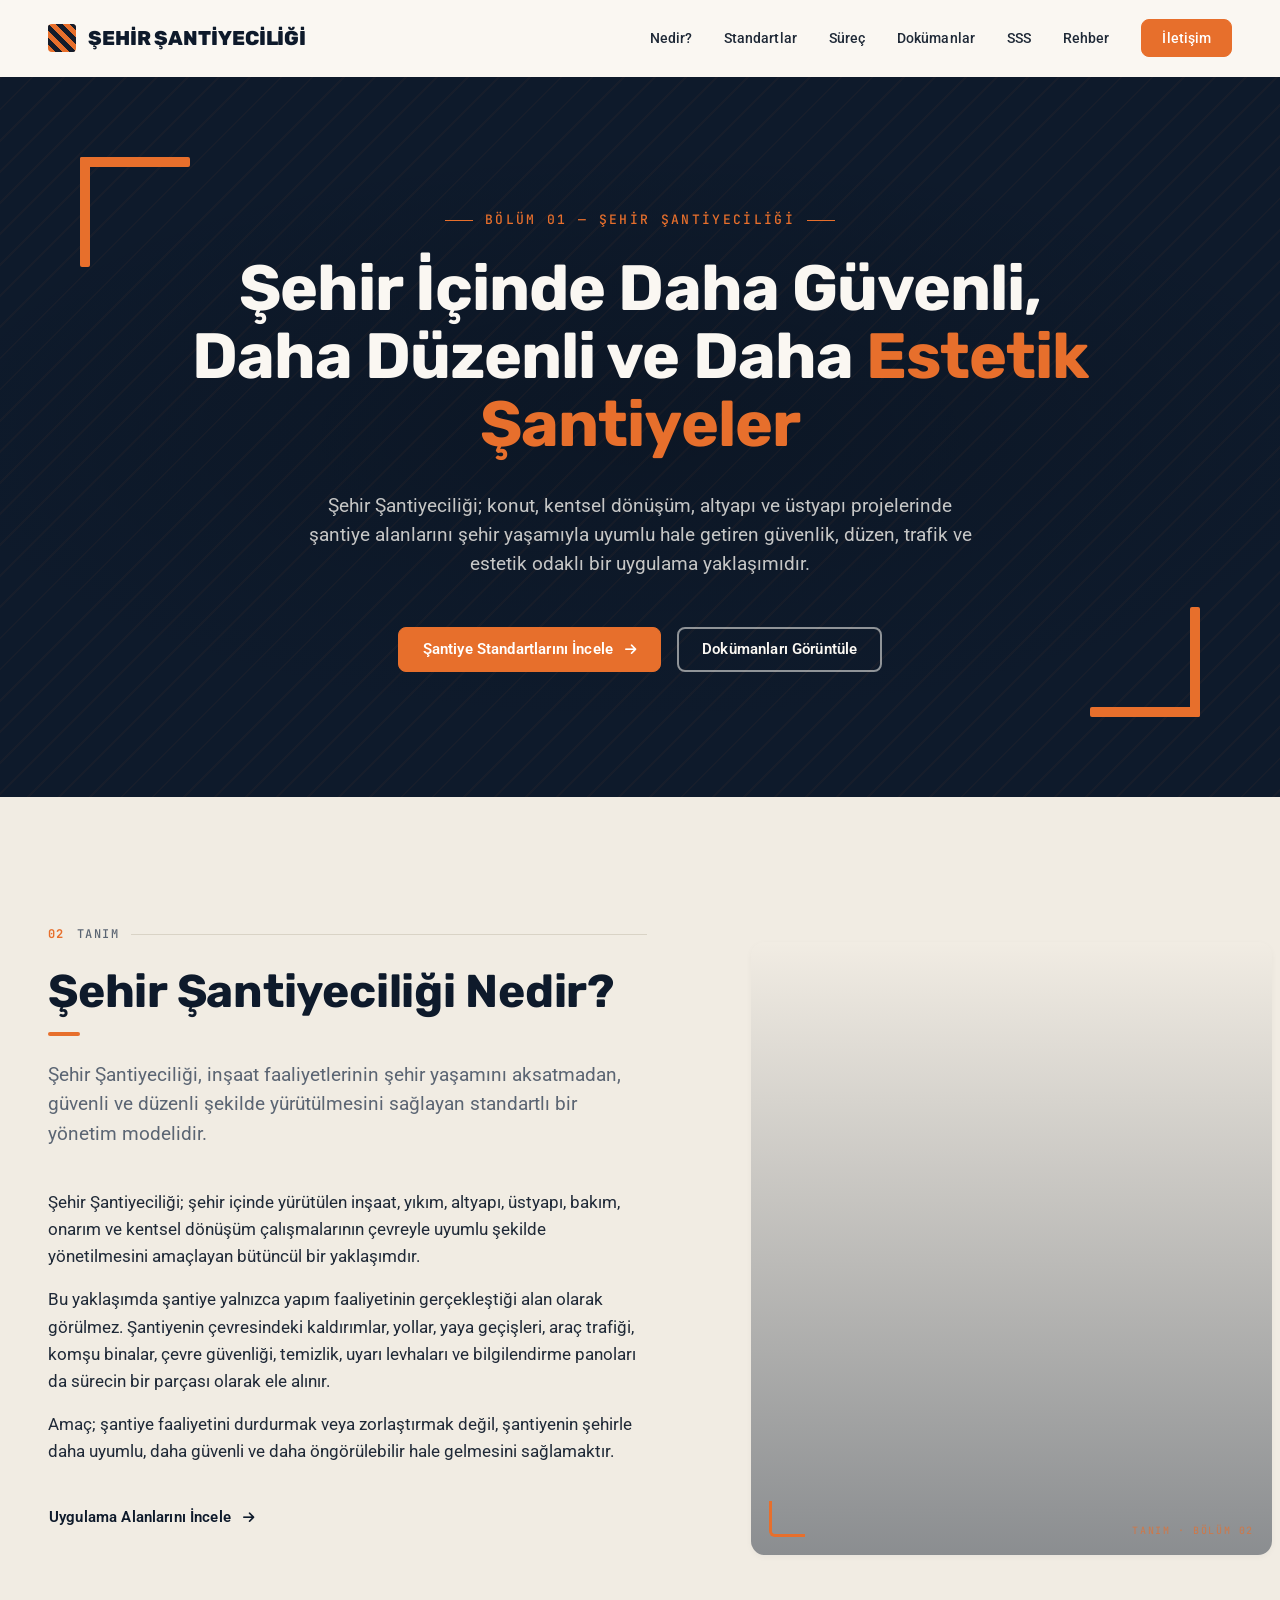
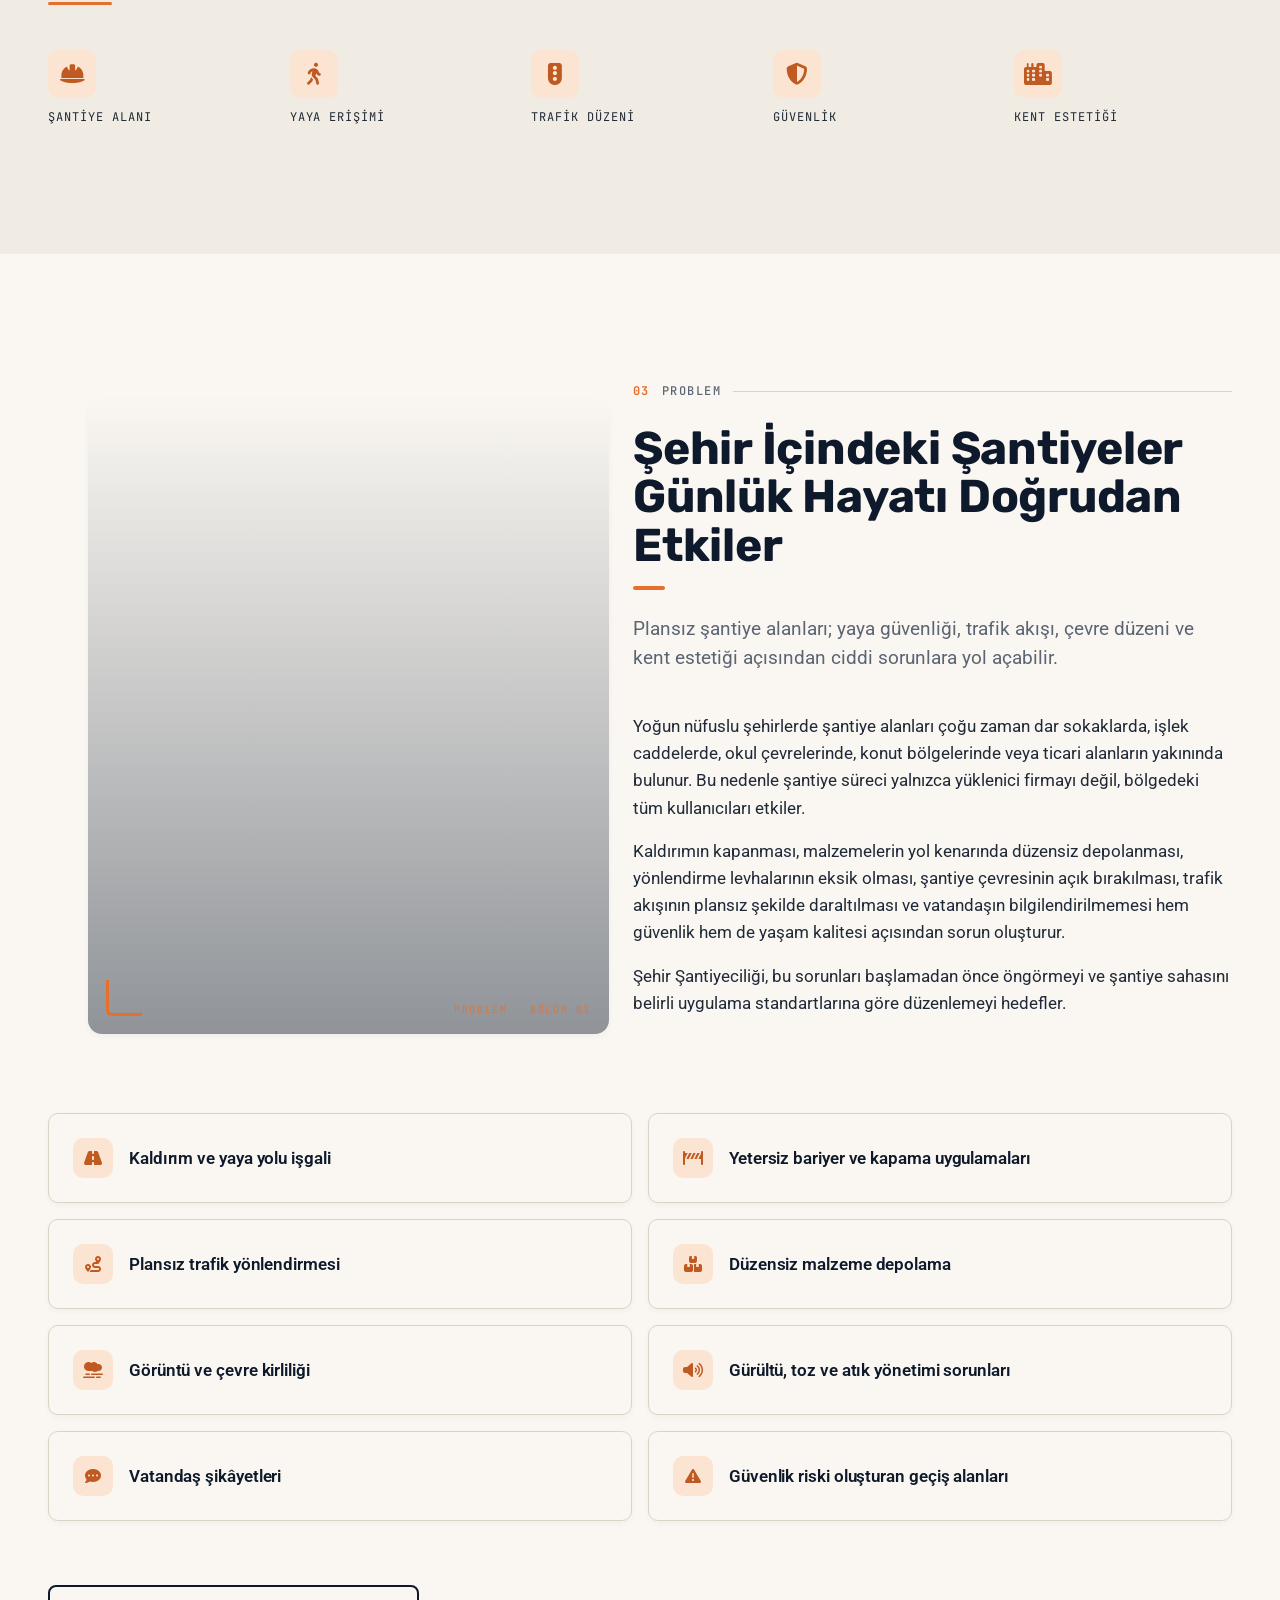
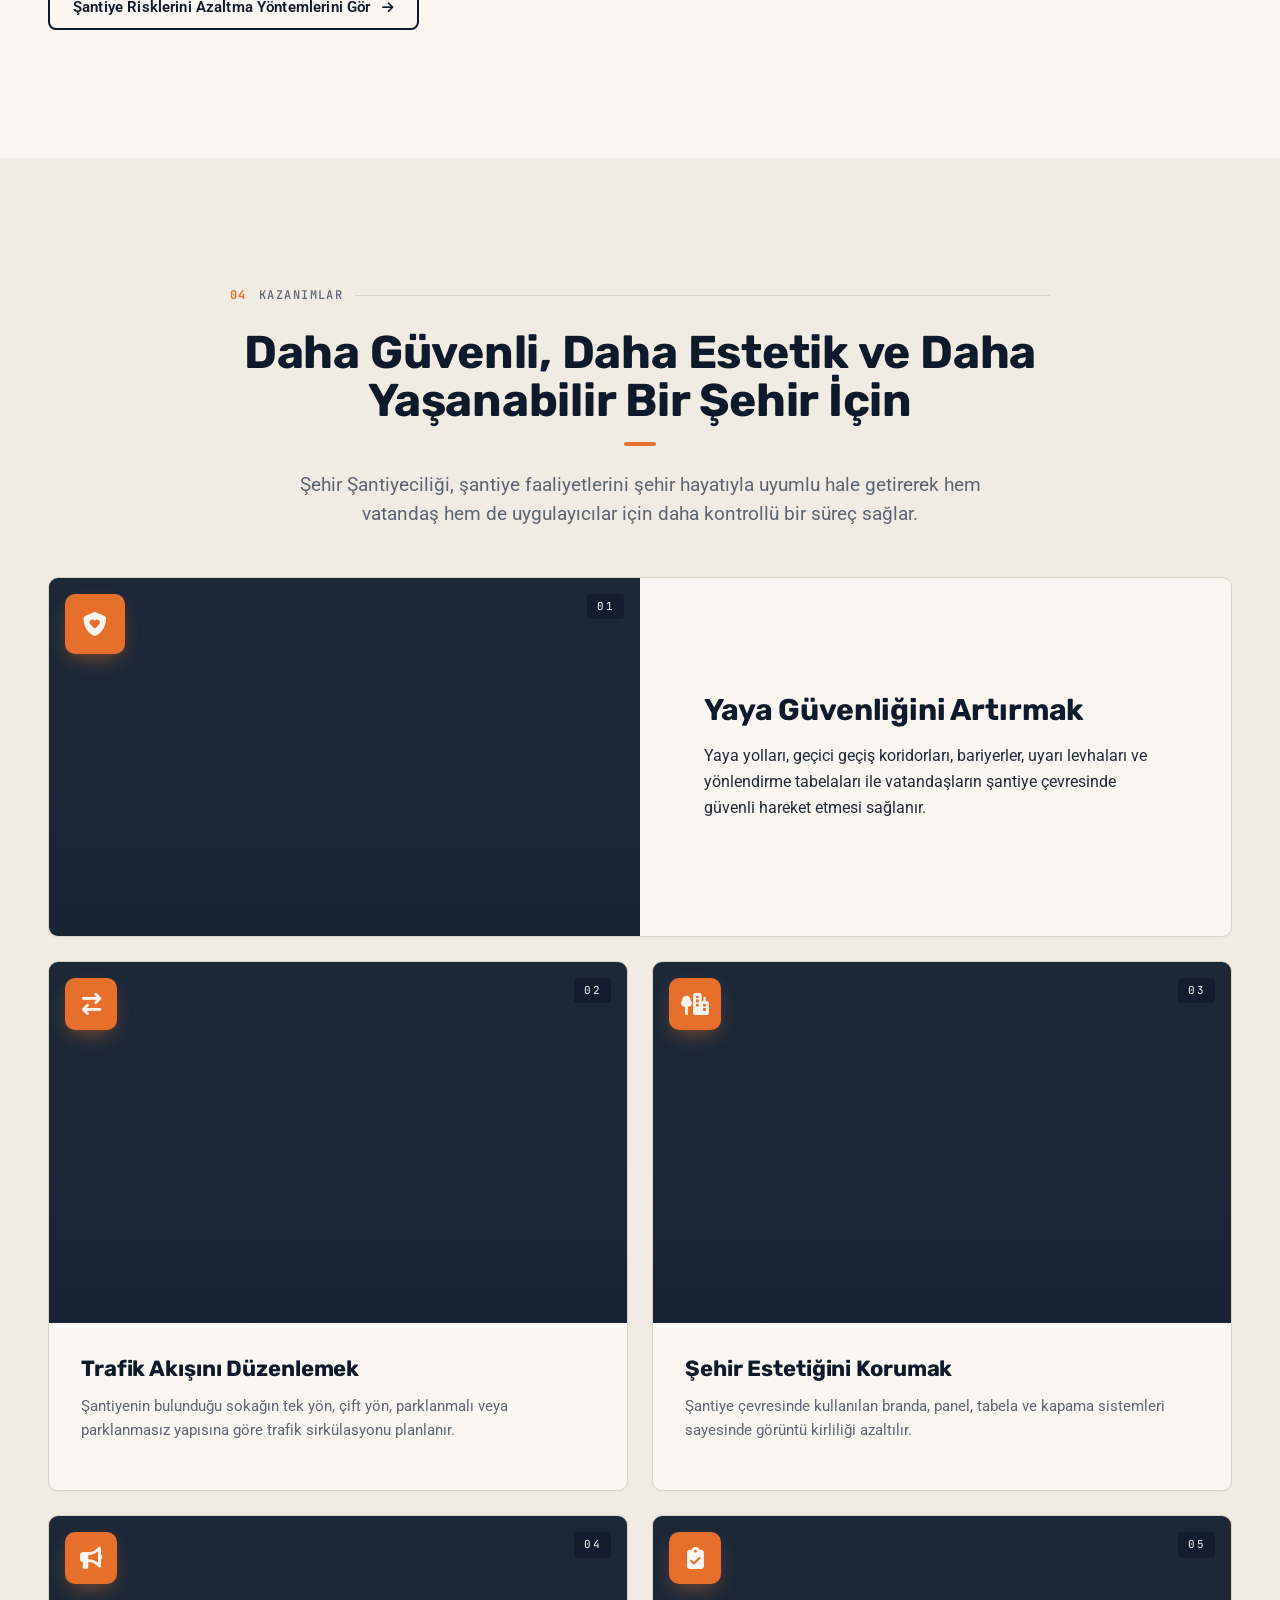
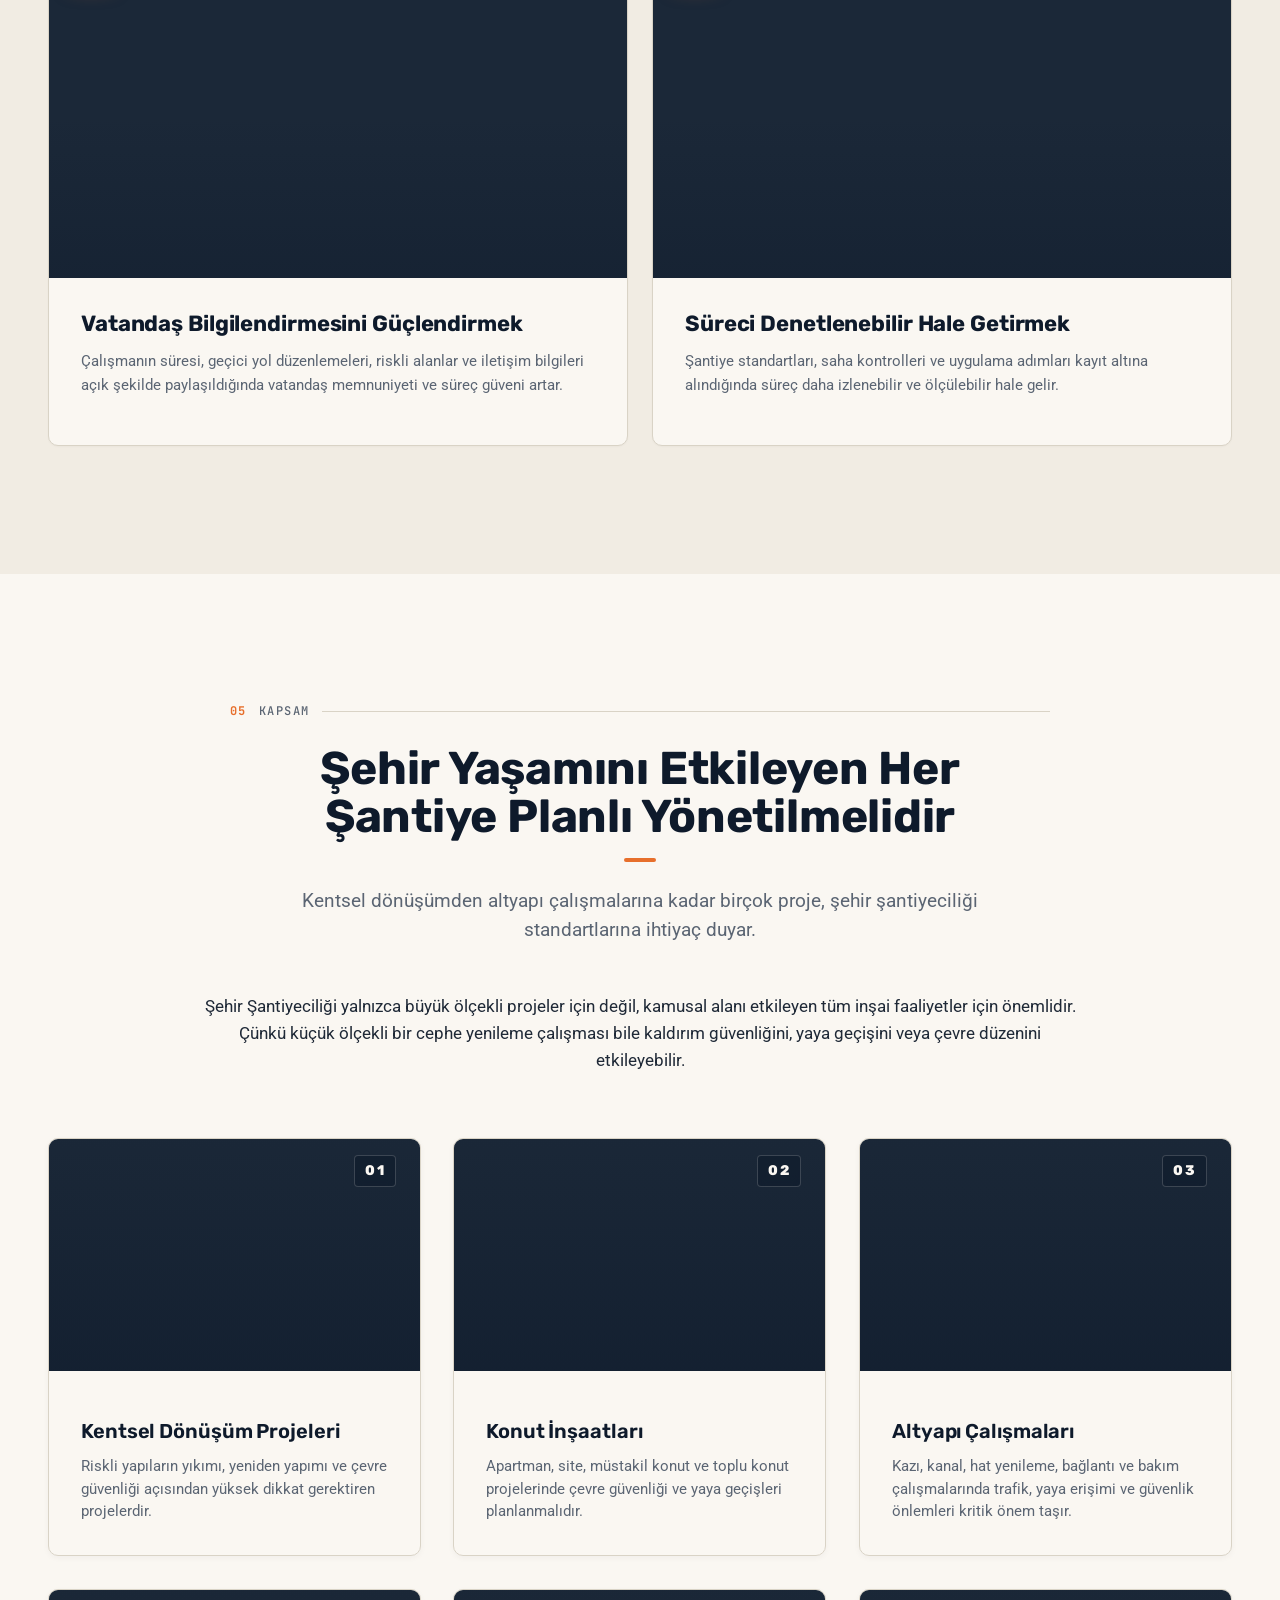
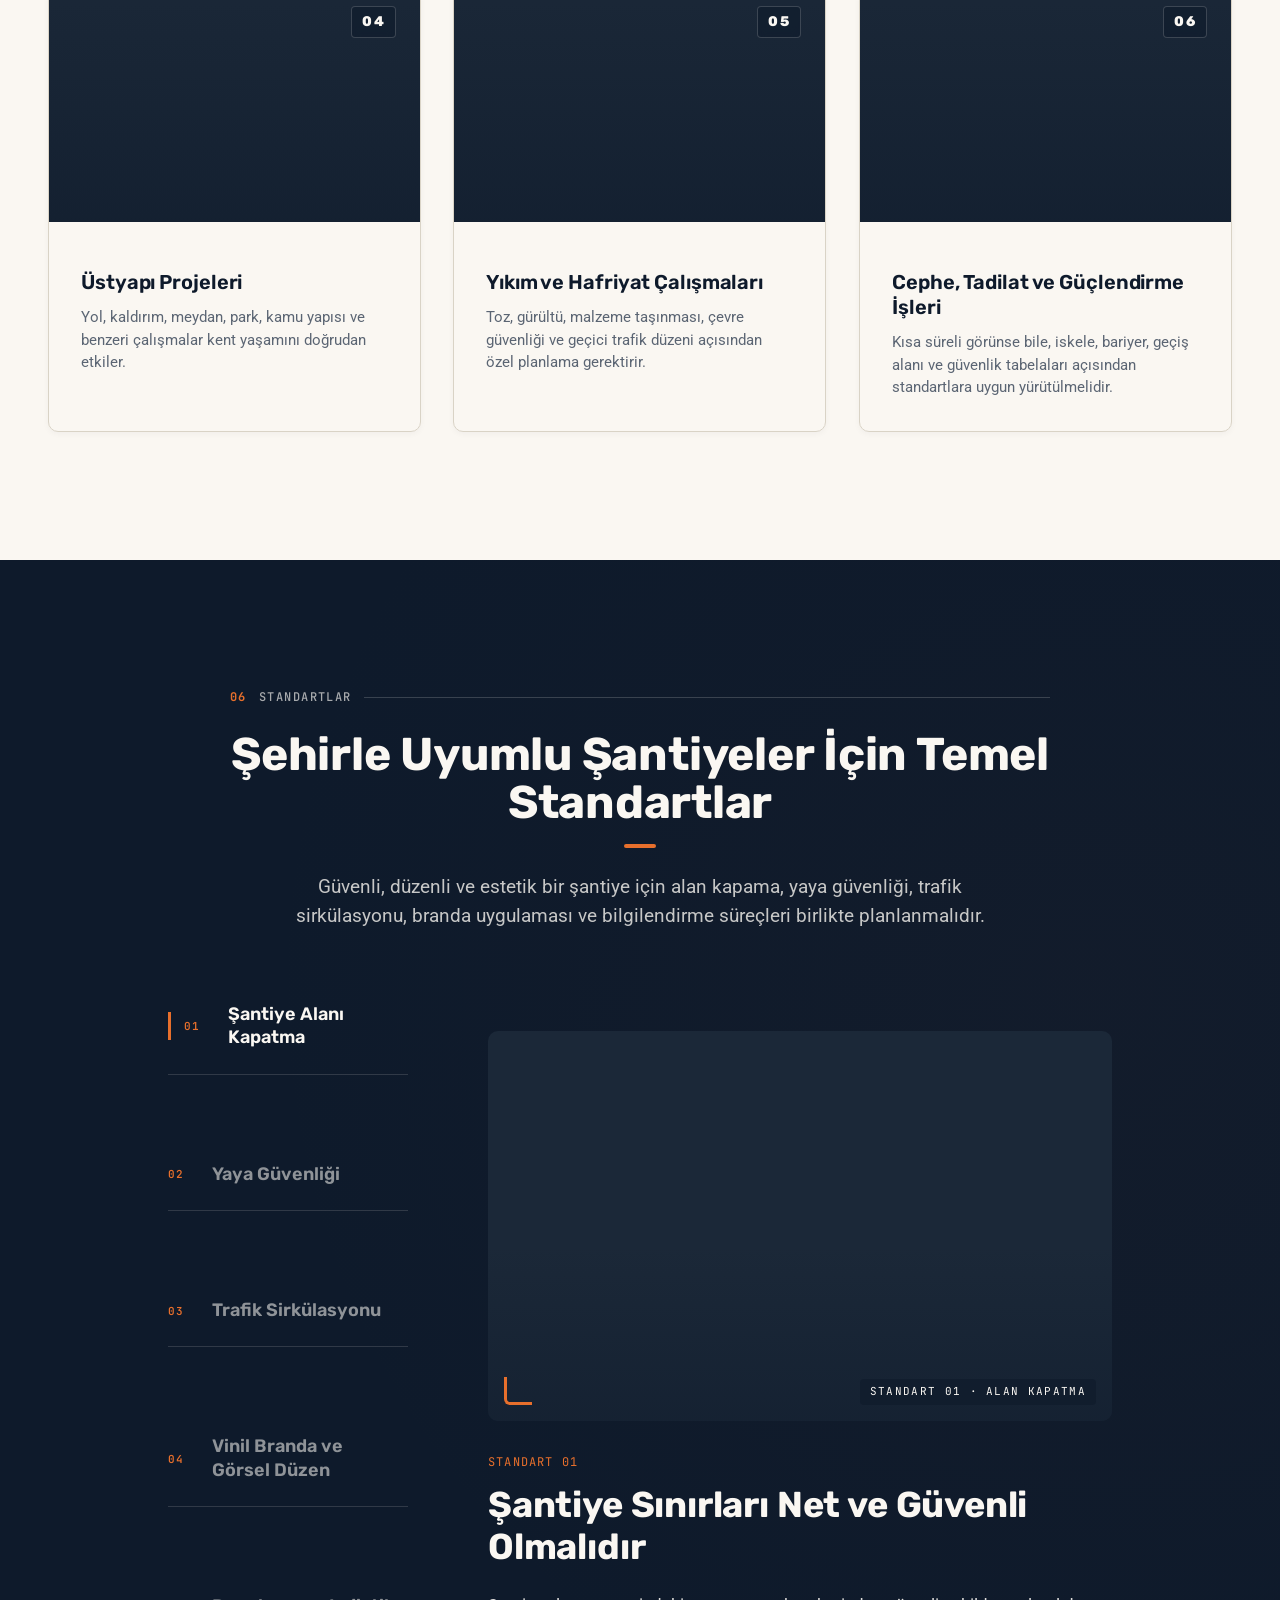
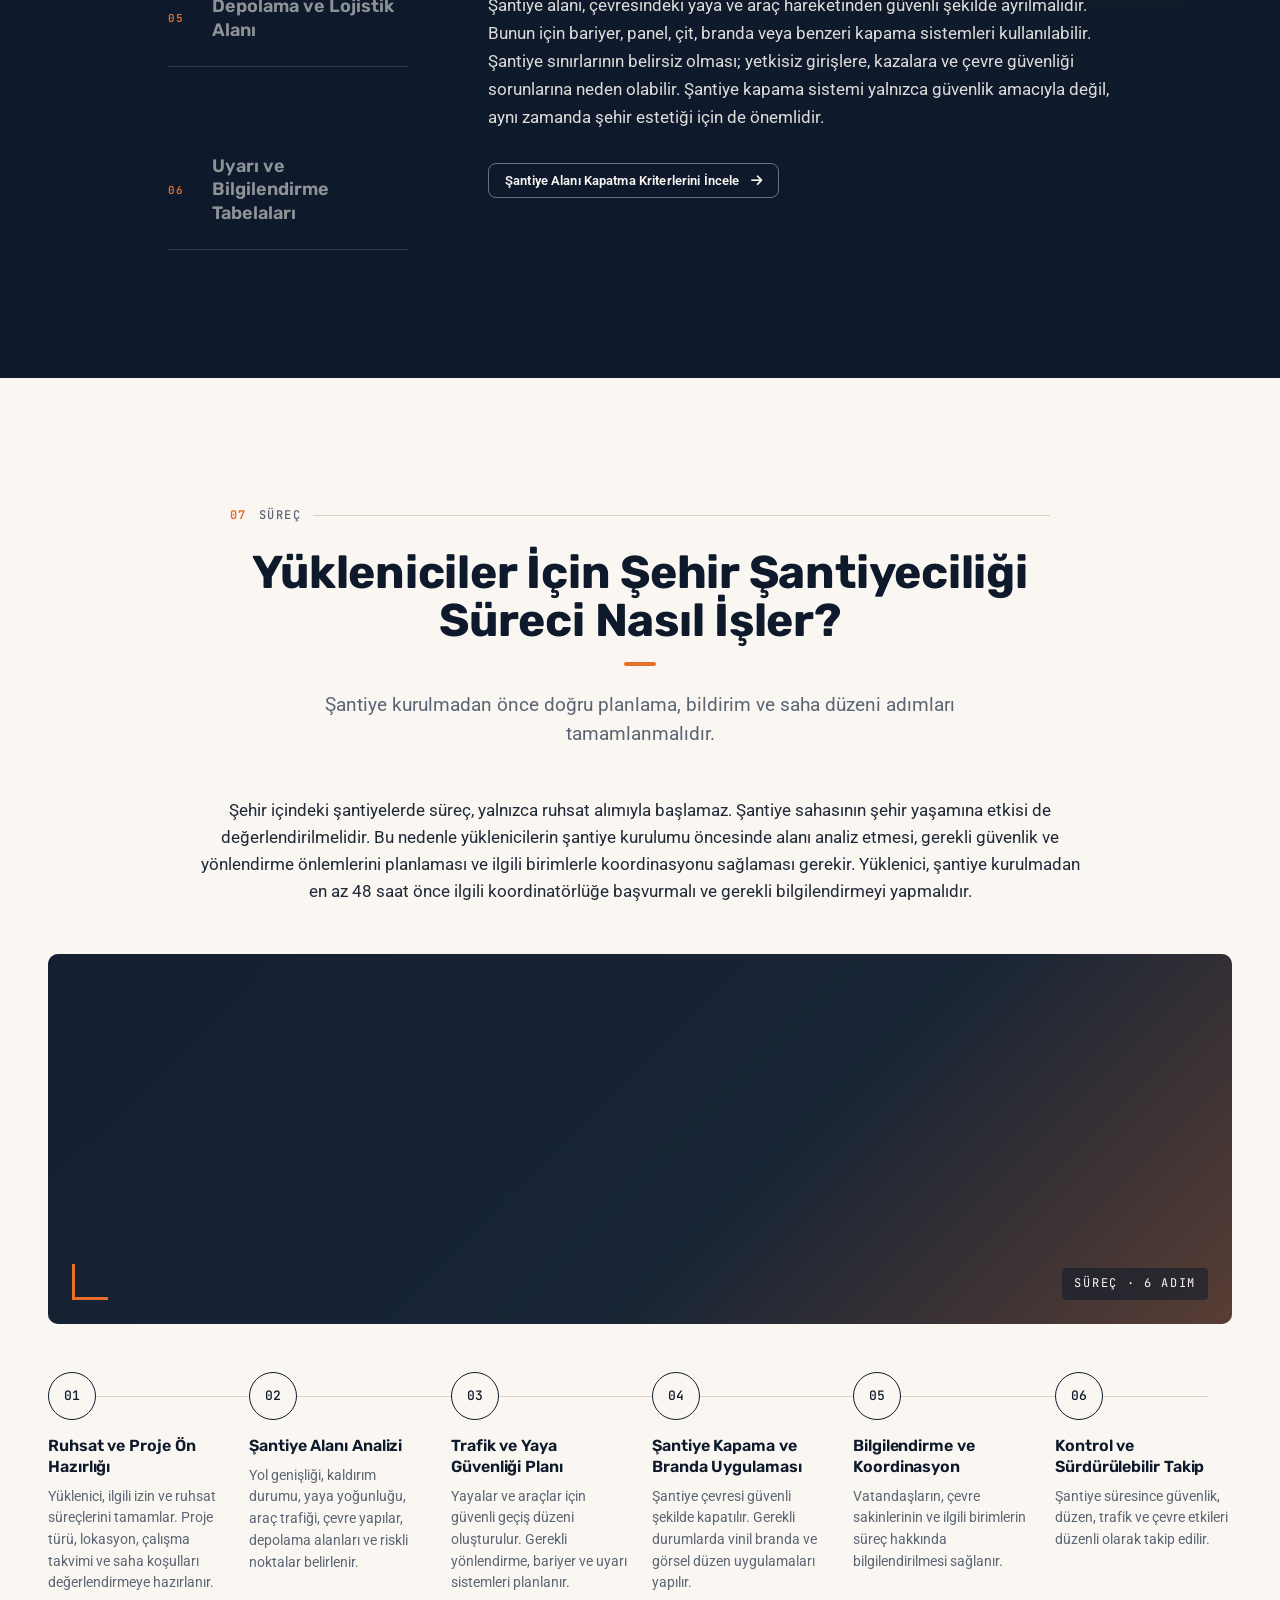
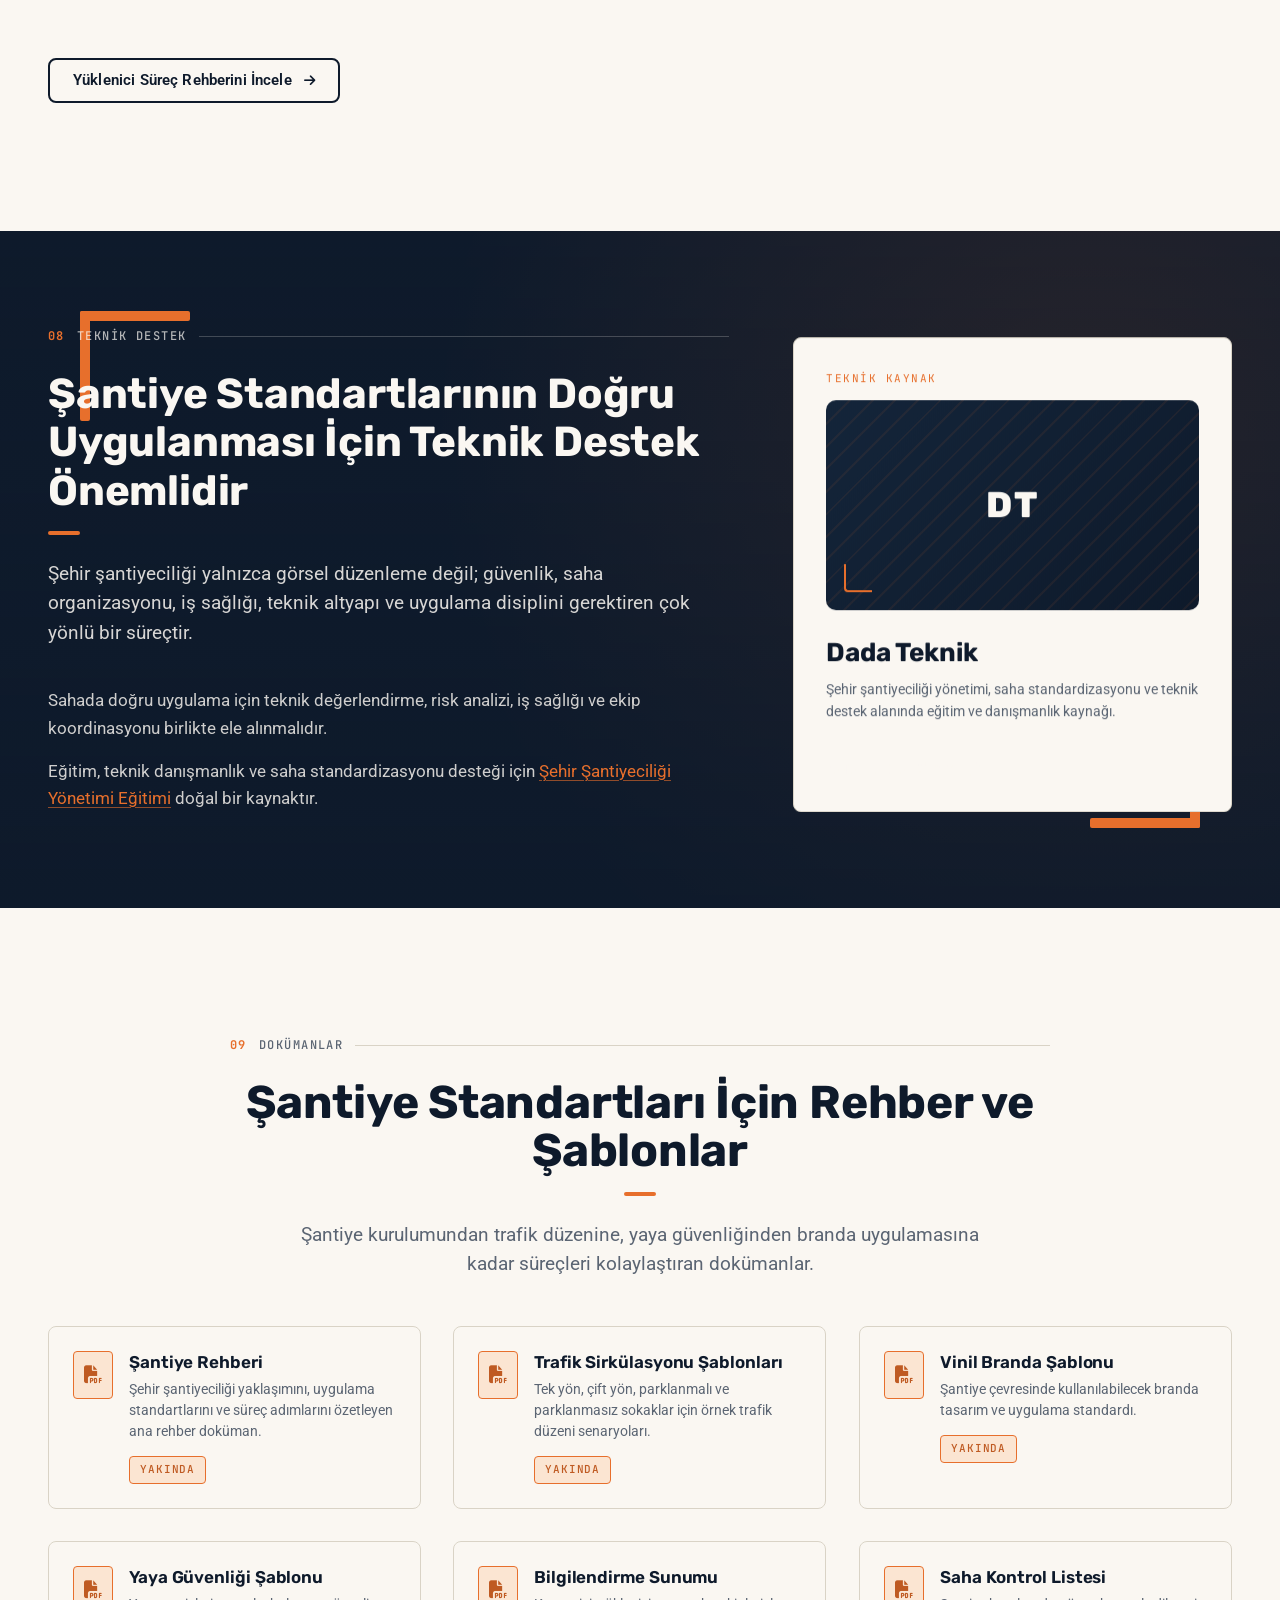
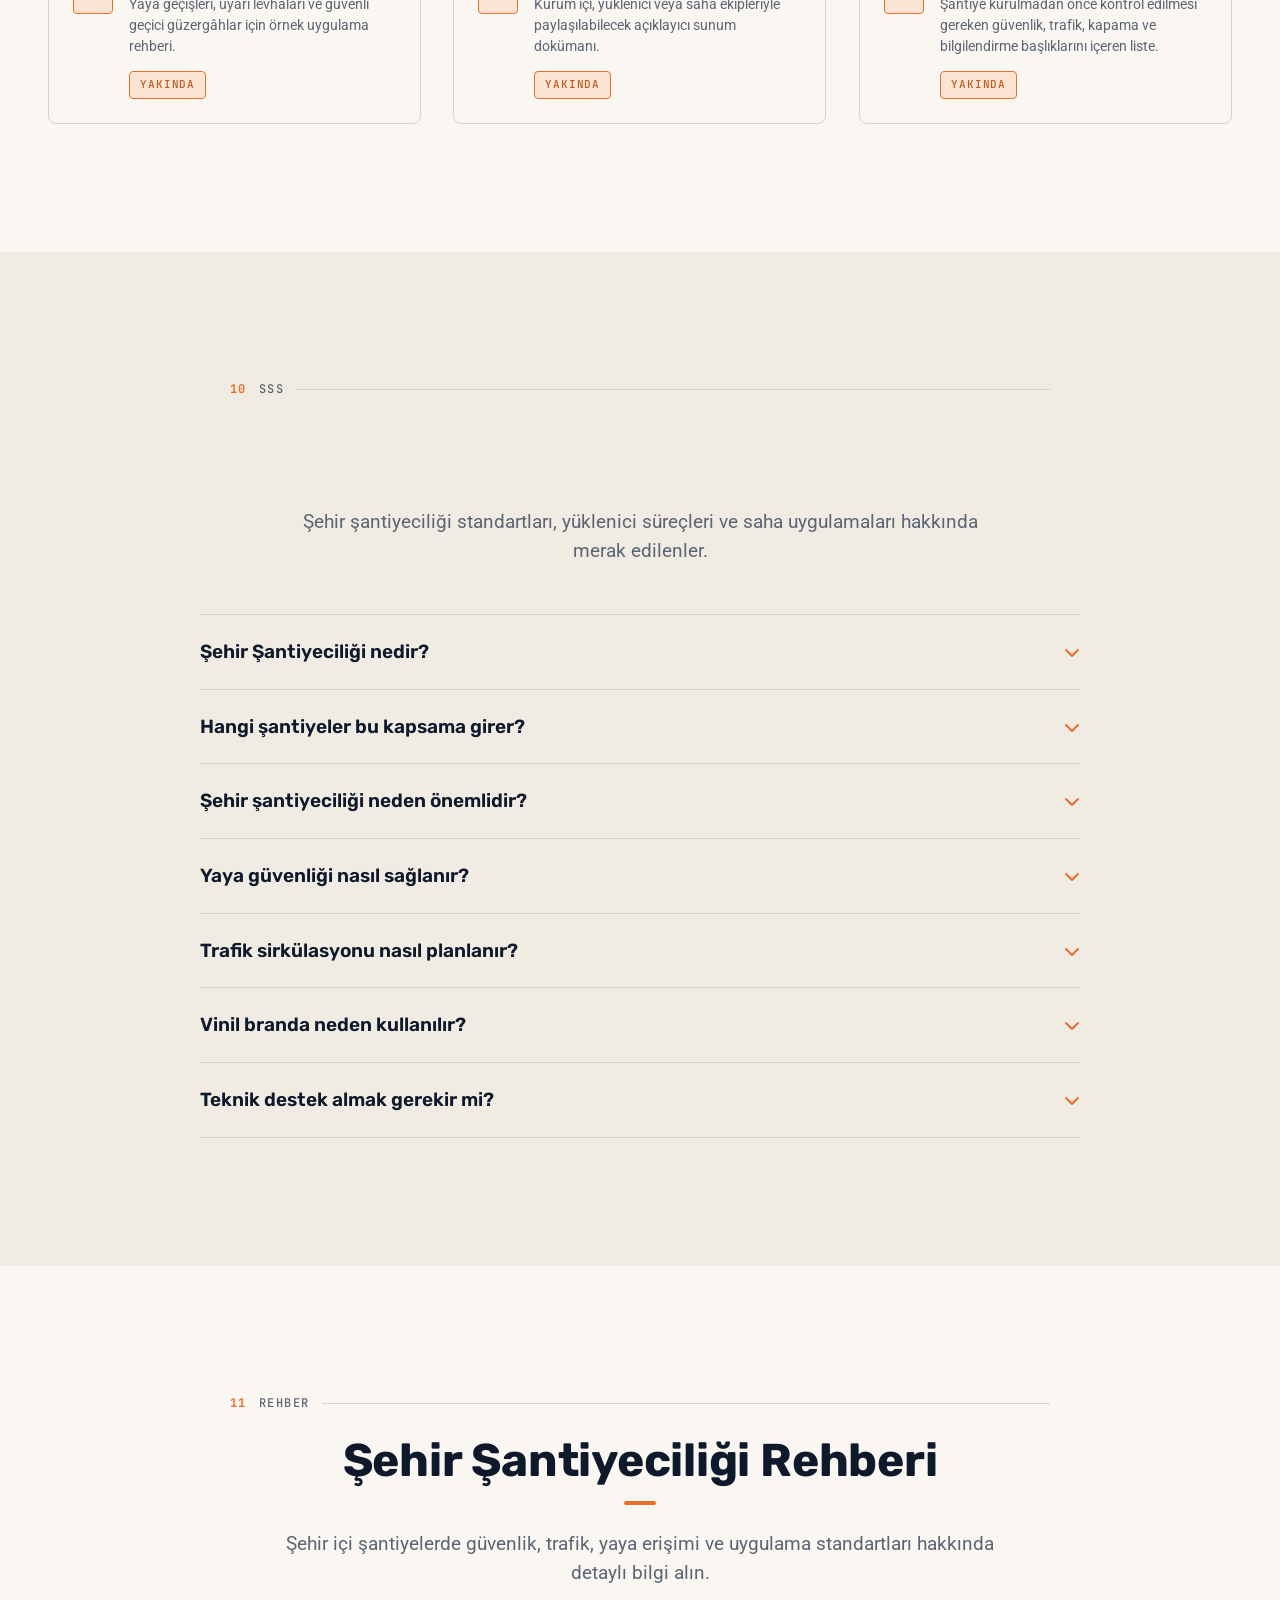
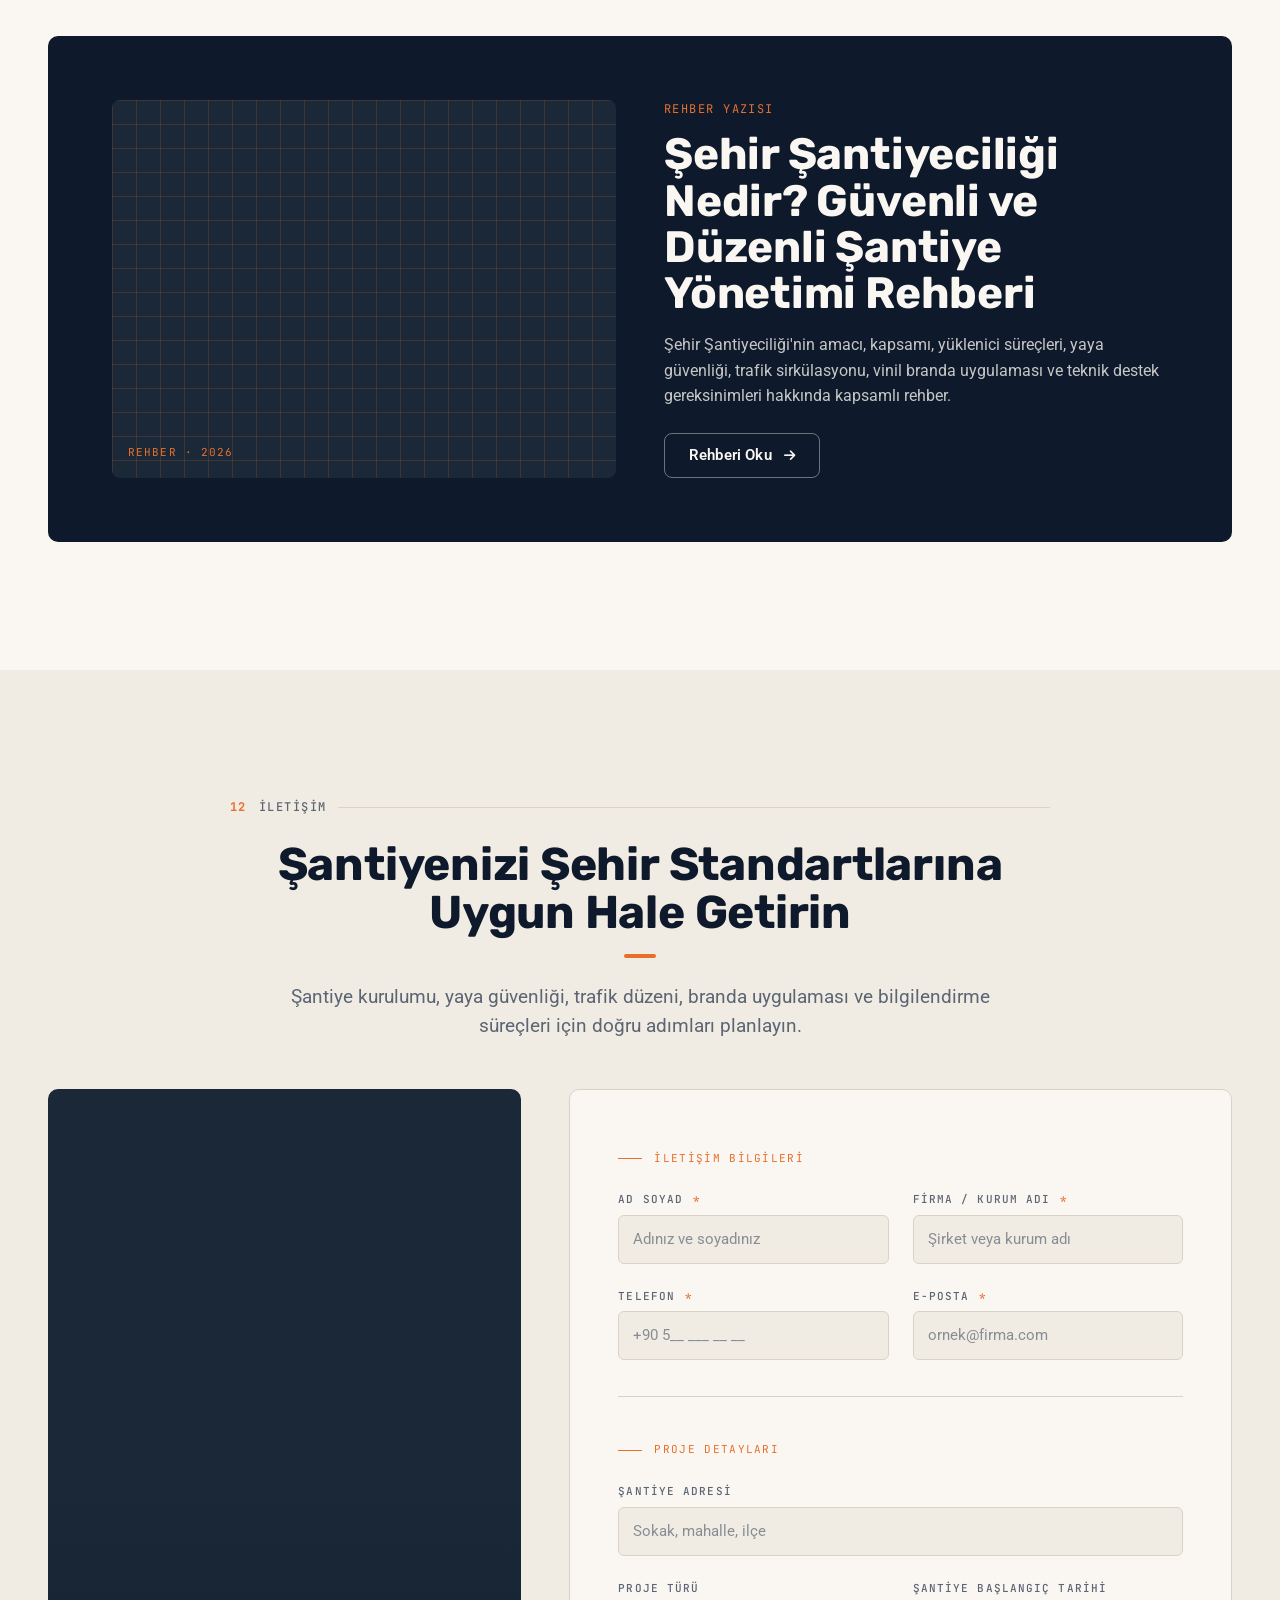
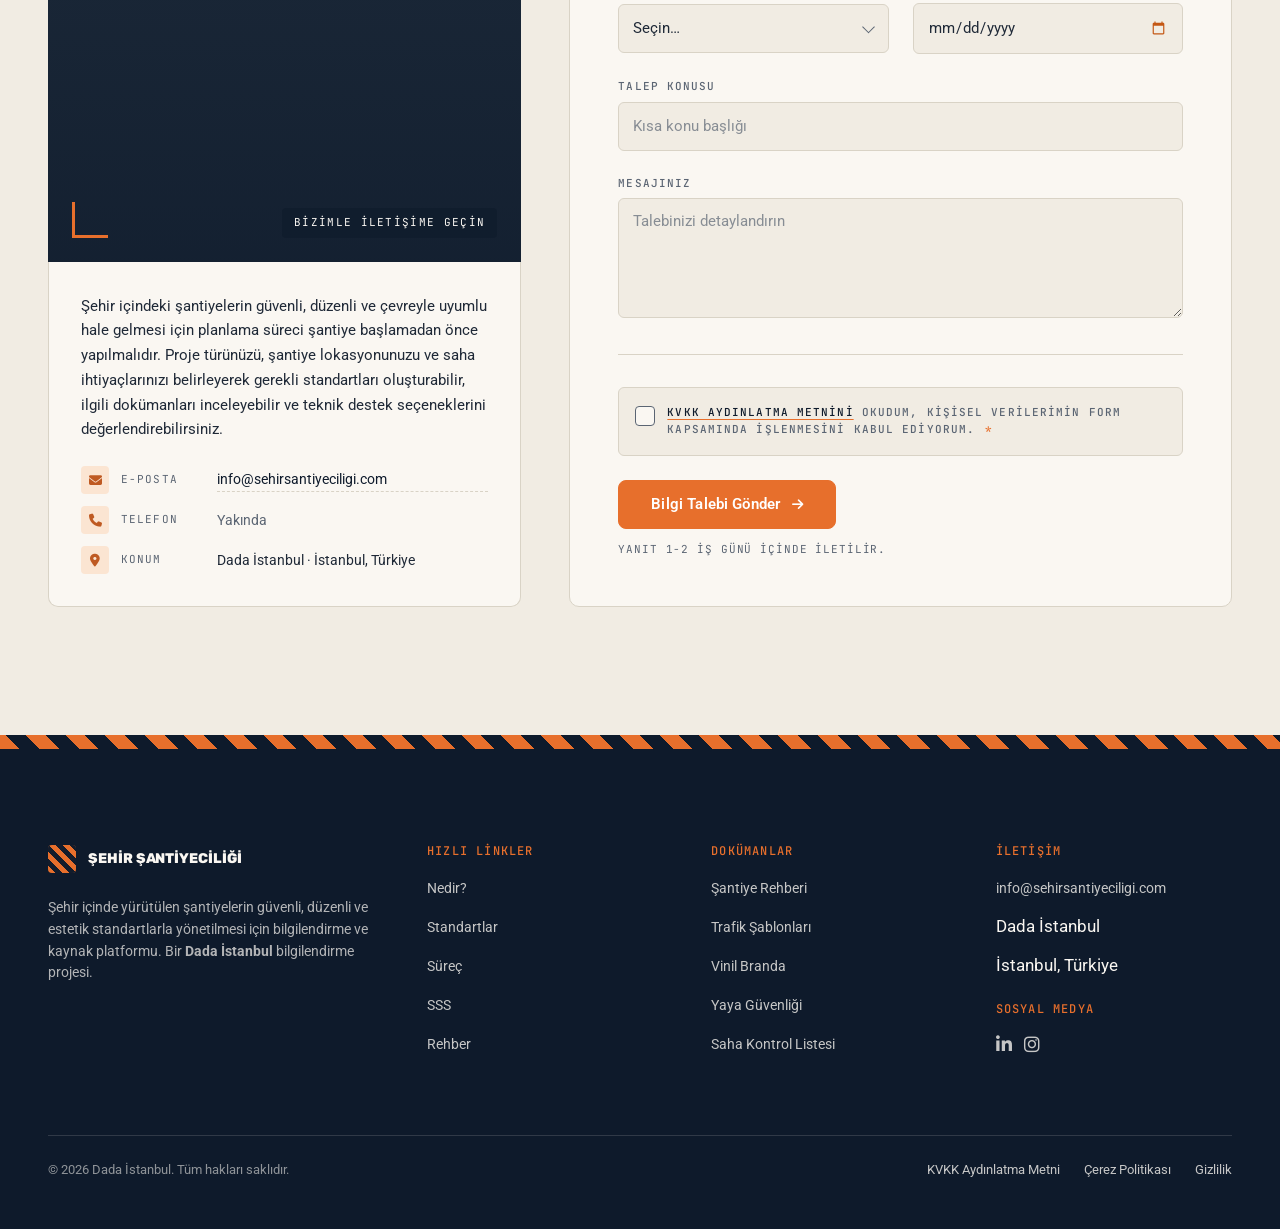
==== index.html @ d9ac53a7 "fix(teknik-destek 08): metin kısaltıldı + foto belirginleşti + nefes açıldı - 3 paragraf → 2 kısa pa" ====
<!DOCTYPE html>
<html lang="tr">
<head>
<meta charset="UTF-8">
<meta name="viewport" content="width=device-width, initial-scale=1">
<title>Şehir Şantiyeciliği | Güvenli, Düzenli ve Estetik Şantiye Standartları</title>
<meta name="description" content="Şehir Şantiyeciliği ile şehir içi şantiyelerde yaya güvenliği, trafik sirkülasyonu, vinil branda, çevre düzeni ve şantiye standartlarını keşfedin.">
<meta name="theme-color" content="#0E1A2B">

<meta property="og:type" content="website">
<meta property="og:title" content="Şehir Şantiyeciliği | Güvenli, Düzenli ve Estetik Şantiye Standartları">
<meta property="og:description" content="Şehir içi şantiyelerde yaya güvenliği, trafik sirkülasyonu, vinil branda, çevre düzeni ve şantiye standartları.">
<meta property="og:locale" content="tr_TR">

<link rel="canonical" href="https://sehirsantiyeciligi.com/">
<link rel="preconnect" href="https://fonts.googleapis.com">
<link rel="preconnect" href="https://fonts.gstatic.com" crossorigin>
<link rel="stylesheet" href="https://cdnjs.cloudflare.com/ajax/libs/font-awesome/6.5.2/css/all.min.css">
<link rel="stylesheet" href="assets/css/main.css">

<script type="application/ld+json">
{
  "@context": "https://schema.org",
  "@type": "Organization",
  "name": "Şehir Şantiyeciliği",
  "alternateName": "Dada İstanbul — Şehir Şantiyeciliği",
  "url": "https://sehirsantiyeciligi.com/",
  "description": "Şehir içinde yürütülen şantiyelerin güvenli, düzenli ve estetik standartlarla yönetilmesi için bilgilendirme ve kaynak platformu."
}
</script>
</head>
<body>

<a class="skip-link" href="#main">Ana içeriğe atla</a>

<!-- ============ HEADER ============ -->
<span id="top" aria-hidden="true" style="position:absolute;top:0;left:0"></span>
<header class="header" id="header">
  <div class="container header__inner">
    <a href="#top" class="logo" onclick="window.scrollTo({top:0,behavior:'smooth'});return false;">
      <span class="logo__mark" aria-hidden="true"></span>
      <span>Şehir Şantiyeciliği</span>
    </a>

    <nav class="nav" id="nav" aria-label="Ana navigasyon">
      <a href="#nedir">Nedir?</a>
      <a href="#standartlar">Standartlar</a>
      <a href="#surec">Süreç</a>
      <a href="#dokumanlar">Dokümanlar</a>
      <a href="#sss">SSS</a>
      <a href="blog/sehir-santiyeciligi-nedir.html">Rehber</a>
      <a href="#iletisim" class="btn btn--header">İletişim</a>
    </nav>

    <button class="nav-toggle" aria-controls="nav" aria-expanded="false" aria-label="Menüyü aç">
      <i class="fa-solid fa-bars ico-open"></i>
      <i class="fa-solid fa-xmark ico-close" style="display:none"></i>
    </button>
  </div>
</header>

<main id="main">

<!-- ============ 1. HERO (BuildTab full-width photo BG + L-brackets) ============ -->
<section class="hero">
  <!-- Faz 1 placeholder photo (Unsplash construction) — Yasin Bey final foto gönderince CSS background-image değiştirilir -->
  <div class="hero__bg-photo" aria-hidden="true"></div>
  <div class="hero__bg-art-legacy" hidden aria-hidden="true">
    <svg viewBox="0 0 1920 800" preserveAspectRatio="xMidYMid slice" xmlns="http://www.w3.org/2000/svg">
      <!-- Uzak şehir silüetleri -->
      <g fill="rgba(231,111,44,0.05)" stroke="rgba(231,111,44,0.12)" stroke-width="1">
        <rect x="0"    y="420" width="120" height="380"/>
        <rect x="130"  y="380" width="90"  height="420"/>
        <rect x="230"  y="440" width="70"  height="360"/>
        <rect x="310"  y="350" width="150" height="450"/>
        <rect x="470"  y="400" width="80"  height="400"/>
        <rect x="560"  y="320" width="180" height="480"/>
        <rect x="750"  y="380" width="100" height="420"/>
        <rect x="860"  y="280" width="220" height="520"/>
        <rect x="1090" y="360" width="90"  height="440"/>
        <rect x="1190" y="300" width="200" height="500"/>
        <rect x="1400" y="380" width="100" height="420"/>
        <rect x="1510" y="350" width="160" height="450"/>
        <rect x="1680" y="400" width="90"  height="400"/>
        <rect x="1780" y="370" width="140" height="430"/>
      </g>
      <!-- Pencere grid'leri (sol büyük bina) -->
      <g fill="rgba(231,111,44,0.18)">
        <!-- 320,350 - 460,800 building -->
        <g><rect x="335" y="380" width="9" height="12"/><rect x="360" y="380" width="9" height="12"/><rect x="385" y="380" width="9" height="12"/><rect x="410" y="380" width="9" height="12"/><rect x="435" y="380" width="9" height="12"/></g>
        <g><rect x="335" y="410" width="9" height="12"/><rect x="360" y="410" width="9" height="12"/><rect x="385" y="410" width="9" height="12"/><rect x="410" y="410" width="9" height="12"/><rect x="435" y="410" width="9" height="12"/></g>
        <g><rect x="335" y="440" width="9" height="12"/><rect x="360" y="440" width="9" height="12"/><rect x="385" y="440" width="9" height="12"/><rect x="410" y="440" width="9" height="12"/><rect x="435" y="440" width="9" height="12"/></g>
        <g><rect x="335" y="470" width="9" height="12"/><rect x="360" y="470" width="9" height="12"/><rect x="385" y="470" width="9" height="12"/><rect x="410" y="470" width="9" height="12"/><rect x="435" y="470" width="9" height="12"/></g>
        <g><rect x="335" y="500" width="9" height="12"/><rect x="360" y="500" width="9" height="12"/><rect x="385" y="500" width="9" height="12"/><rect x="410" y="500" width="9" height="12"/><rect x="435" y="500" width="9" height="12"/></g>
        <!-- 860,280 - 1080,800 büyük bina -->
        <g><rect x="880"  y="320" width="11" height="14"/><rect x="910" y="320" width="11" height="14"/><rect x="940" y="320" width="11" height="14"/><rect x="970" y="320" width="11" height="14"/><rect x="1000" y="320" width="11" height="14"/><rect x="1030" y="320" width="11" height="14"/></g>
        <g><rect x="880"  y="360" width="11" height="14"/><rect x="910" y="360" width="11" height="14"/><rect x="940" y="360" width="11" height="14"/><rect x="970" y="360" width="11" height="14"/><rect x="1000" y="360" width="11" height="14"/><rect x="1030" y="360" width="11" height="14"/></g>
        <g><rect x="880"  y="400" width="11" height="14"/><rect x="910" y="400" width="11" height="14"/><rect x="940" y="400" width="11" height="14"/><rect x="970" y="400" width="11" height="14"/><rect x="1000" y="400" width="11" height="14"/><rect x="1030" y="400" width="11" height="14"/></g>
        <g><rect x="880"  y="440" width="11" height="14"/><rect x="910" y="440" width="11" height="14"/><rect x="940" y="440" width="11" height="14"/><rect x="970" y="440" width="11" height="14"/><rect x="1000" y="440" width="11" height="14"/><rect x="1030" y="440" width="11" height="14"/></g>
        <g><rect x="880"  y="480" width="11" height="14"/><rect x="910" y="480" width="11" height="14"/><rect x="940" y="480" width="11" height="14"/><rect x="970" y="480" width="11" height="14"/><rect x="1000" y="480" width="11" height="14"/><rect x="1030" y="480" width="11" height="14"/></g>
        <g><rect x="880"  y="520" width="11" height="14"/><rect x="910" y="520" width="11" height="14"/><rect x="940" y="520" width="11" height="14"/><rect x="970" y="520" width="11" height="14"/><rect x="1000" y="520" width="11" height="14"/><rect x="1030" y="520" width="11" height="14"/></g>
      </g>
      <!-- Vinçler (sağ ve sol) -->
      <g fill="none" stroke="rgba(231,111,44,0.6)" stroke-width="2.5" stroke-linecap="round" stroke-linejoin="round">
        <!-- Sol vinç -->
        <line x1="1250" y1="80" x2="1250" y2="350"/>
        <line x1="1250" y1="120" x2="1490" y2="120"/>
        <line x1="1250" y1="80"  x2="1490" y2="120"/>
        <line x1="1490" y1="120" x2="1490" y2="200"/>
        <line x1="1470" y1="200" x2="1510" y2="200"/>
        <line x1="1485" y1="200" x2="1490" y2="225"/>
        <line x1="1495" y1="200" x2="1490" y2="225"/>
        <rect x="1483" y="225" width="14" height="14" fill="rgba(231,111,44,0.6)" stroke="none"/>
        <!-- Sağ vinç -->
        <line x1="1670" y1="120" x2="1670" y2="380"/>
        <line x1="1670" y1="150" x2="1860" y2="150"/>
        <line x1="1670" y1="120" x2="1860" y2="150"/>
        <line x1="1860" y1="150" x2="1860" y2="220"/>
        <line x1="1845" y1="220" x2="1875" y2="220"/>
        <rect x="1854" y="240" width="12" height="12" fill="rgba(231,111,44,0.6)" stroke="none"/>
      </g>
      <!-- Ön planda iskele yapısı (büyük) -->
      <g fill="none" stroke="rgba(231,111,44,0.85)" stroke-width="2.5" stroke-linecap="round">
        <rect x="580" y="480" width="320" height="320" fill="rgba(231,111,44,0.04)"/>
        <line x1="580" y1="560" x2="900" y2="560"/>
        <line x1="580" y1="640" x2="900" y2="640"/>
        <line x1="580" y1="720" x2="900" y2="720"/>
        <line x1="660" y1="480" x2="660" y2="800"/>
        <line x1="740" y1="480" x2="740" y2="800"/>
        <line x1="820" y1="480" x2="820" y2="800"/>
        <!-- Üst yatay kiriş -->
        <line x1="565" y1="480" x2="915" y2="480" stroke-width="4"/>
        <!-- Diagonal destek -->
        <line x1="580" y1="480" x2="660" y2="560" stroke-dasharray="4 4"/>
        <line x1="900" y1="480" x2="820" y2="560" stroke-dasharray="4 4"/>
      </g>
      <!-- Yer çizgisi + amber bariyer ribbon -->
      <line x1="0" y1="800" x2="1920" y2="800" stroke="var(--c-amber)" stroke-width="3"/>
      <g fill="var(--c-amber)">
        <rect x="0"    y="780" width="40" height="20"/>
        <rect x="80"   y="780" width="40" height="20"/>
        <rect x="160"  y="780" width="40" height="20"/>
        <rect x="240"  y="780" width="40" height="20"/>
        <rect x="320"  y="780" width="40" height="20"/>
        <rect x="1640" y="780" width="40" height="20"/>
        <rect x="1720" y="780" width="40" height="20"/>
        <rect x="1800" y="780" width="40" height="20"/>
        <rect x="1880" y="780" width="40" height="20"/>
      </g>
    </svg>
  </div>
  <div class="hero__overlay" aria-hidden="true"></div>

  <!-- BuildTab signature: amber L-bracket corners -->
  <div class="hero__bracket hero__bracket--tl" aria-hidden="true"><span class="h"></span><span class="v"></span></div>
  <div class="hero__bracket hero__bracket--br" aria-hidden="true"><span class="h"></span><span class="v"></span></div>

  <div class="container">
    <div class="hero__grid">
      <div>
        <span class="hero__overline">Bölüm 01 — Şehir Şantiyeciliği</span>
        <h1>Şehir İçinde Daha Güvenli, Daha Düzenli ve Daha <span class="hl">Estetik Şantiyeler</span></h1>
        <p class="hero__lead">Şehir Şantiyeciliği; konut, kentsel dönüşüm, altyapı ve üstyapı projelerinde şantiye alanlarını şehir yaşamıyla uyumlu hale getiren güvenlik, düzen, trafik ve estetik odaklı bir uygulama yaklaşımıdır.</p>
        <div class="hero__cta">
          <a href="#standartlar" class="btn btn--primary">Şantiye Standartlarını İncele <i class="fa-solid fa-arrow-right icon"></i></a>
          <a href="#dokumanlar" class="btn btn--outline">Dokümanları Görüntüle</a>
        </div>
      </div>

      <div class="hero__visual-legacy" hidden aria-hidden="true">
        <div class="hero__photo">
          <figure class="photo-slot photo-slot--hero">
            <div class="photo-slot__art">
              <svg viewBox="0 0 640 400" preserveAspectRatio="xMidYMid slice" xmlns="http://www.w3.org/2000/svg">
                <defs>
                  <linearGradient id="sky" x1="0" y1="0" x2="0" y2="1">
                    <stop offset="0%" stop-color="#1B2838" stop-opacity="0"/>
                    <stop offset="100%" stop-color="#0E1A2B" stop-opacity="0.7"/>
                  </linearGradient>
                </defs>
                <!-- Uzak silüet binalar -->
                <g fill="rgba(231,111,44,0.08)" stroke="rgba(231,111,44,0.18)" stroke-width="1">
                  <rect x="40" y="160" width="60" height="220"/>
                  <rect x="110" y="120" width="80" height="260"/>
                  <rect x="200" y="180" width="50" height="200"/>
                  <rect x="260" y="100" width="100" height="280"/>
                  <rect x="370" y="170" width="70" height="210"/>
                  <rect x="450" y="140" width="60" height="240"/>
                  <rect x="520" y="190" width="80" height="190"/>
                </g>
                <!-- Pencere grid'leri -->
                <g fill="rgba(231,111,44,0.18)">
                  <rect x="120" y="140" width="6" height="8"/><rect x="135" y="140" width="6" height="8"/><rect x="150" y="140" width="6" height="8"/><rect x="165" y="140" width="6" height="8"/>
                  <rect x="120" y="160" width="6" height="8"/><rect x="135" y="160" width="6" height="8"/><rect x="150" y="160" width="6" height="8"/><rect x="165" y="160" width="6" height="8"/>
                  <rect x="120" y="180" width="6" height="8"/><rect x="135" y="180" width="6" height="8"/><rect x="150" y="180" width="6" height="8"/><rect x="165" y="180" width="6" height="8"/>
                  <rect x="120" y="200" width="6" height="8"/><rect x="135" y="200" width="6" height="8"/><rect x="150" y="200" width="6" height="8"/><rect x="165" y="200" width="6" height="8"/>
                  <rect x="275" y="120" width="8" height="10"/><rect x="295" y="120" width="8" height="10"/><rect x="315" y="120" width="8" height="10"/><rect x="335" y="120" width="8" height="10"/>
                  <rect x="275" y="145" width="8" height="10"/><rect x="295" y="145" width="8" height="10"/><rect x="315" y="145" width="8" height="10"/><rect x="335" y="145" width="8" height="10"/>
                  <rect x="275" y="170" width="8" height="10"/><rect x="295" y="170" width="8" height="10"/><rect x="315" y="170" width="8" height="10"/><rect x="335" y="170" width="8" height="10"/>
                  <rect x="275" y="195" width="8" height="10"/><rect x="295" y="195" width="8" height="10"/><rect x="315" y="195" width="8" height="10"/><rect x="335" y="195" width="8" height="10"/>
                  <rect x="275" y="220" width="8" height="10"/><rect x="295" y="220" width="8" height="10"/><rect x="315" y="220" width="8" height="10"/><rect x="335" y="220" width="8" height="10"/>
                </g>
                <!-- Önde inşa edilen yapı (iskele görünümlü) -->
                <g fill="none" stroke="rgba(231,111,44,0.55)" stroke-width="1.8" stroke-linecap="round">
                  <rect x="380" y="200" width="180" height="180" fill="rgba(231,111,44,0.06)"/>
                  <line x1="380" y1="240" x2="560" y2="240"/>
                  <line x1="380" y1="280" x2="560" y2="280"/>
                  <line x1="380" y1="320" x2="560" y2="320"/>
                  <line x1="430" y1="200" x2="430" y2="380"/>
                  <line x1="470" y1="200" x2="470" y2="380"/>
                  <line x1="510" y1="200" x2="510" y2="380"/>
                  <!-- İskele dikmeleri -->
                  <line x1="375" y1="200" x2="375" y2="380" stroke-dasharray="3 4"/>
                  <line x1="565" y1="200" x2="565" y2="380" stroke-dasharray="3 4"/>
                </g>
                <!-- Vinç -->
                <g fill="none" stroke="var(--c-amber)" stroke-width="2.2" stroke-linecap="round" stroke-linejoin="round">
                  <line x1="430" y1="50" x2="430" y2="200"/>
                  <line x1="430" y1="70" x2="600" y2="70"/>
                  <line x1="430" y1="50" x2="600" y2="70"/>
                  <line x1="600" y1="70" x2="600" y2="130"/>
                  <line x1="585" y1="130" x2="615" y2="130"/>
                  <line x1="595" y1="130" x2="600" y2="150"/>
                  <line x1="605" y1="130" x2="600" y2="150"/>
                  <rect x="595" y="150" width="10" height="10" fill="var(--c-amber)" stroke="none"/>
                </g>
                <!-- Yer çizgisi + bariyer -->
                <line x1="0" y1="380" x2="640" y2="380" stroke="var(--c-amber)" stroke-width="2"/>
                <g fill="var(--c-amber)">
                  <rect x="0"   y="370" width="22" height="10"/>
                  <rect x="44"  y="370" width="22" height="10"/>
                  <rect x="88"  y="370" width="22" height="10"/>
                  <rect x="132" y="370" width="22" height="10"/>
                  <rect x="176" y="370" width="22" height="10"/>
                  <rect x="220" y="370" width="22" height="10"/>
                  <rect x="264" y="370" width="22" height="10"/>
                </g>
                <!-- Sis overlay -->
                <rect x="0" y="0" width="640" height="400" fill="url(#sky)"/>
              </svg>
            </div>
            <span class="photo-slot__bracket"></span>
            <figcaption class="photo-slot__caption">Şehir Şantiyesi · Bölüm 01</figcaption>
          </figure>
          <span class="hero__accent-bar"></span>
        </div>
      </div>
    </div>
  </div>
</section>

<!-- ============ 2. NEDIR? ============ -->
<section class="section section--paper-2" id="nedir">
  <div class="container">
    <div class="nedir-grid">
      <div class="nedir-grid__body">
        <div class="section-header section-header--inline">
          <span class="section-overline"><span class="section-header__nr">02</span> Tanım</span>
          <h2>Şehir Şantiyeciliği Nedir?</h2>
          <p class="lead">Şehir Şantiyeciliği, inşaat faaliyetlerinin şehir yaşamını aksatmadan, güvenli ve düzenli şekilde yürütülmesini sağlayan standartlı bir yönetim modelidir.</p>
        </div>
        <div class="flow" style="max-width: 100%;">
          <p>Şehir Şantiyeciliği; şehir içinde yürütülen inşaat, yıkım, altyapı, üstyapı, bakım, onarım ve kentsel dönüşüm çalışmalarının çevreyle uyumlu şekilde yönetilmesini amaçlayan bütüncül bir yaklaşımdır.</p>
          <p>Bu yaklaşımda şantiye yalnızca yapım faaliyetinin gerçekleştiği alan olarak görülmez. Şantiyenin çevresindeki kaldırımlar, yollar, yaya geçişleri, araç trafiği, komşu binalar, çevre güvenliği, temizlik, uyarı levhaları ve bilgilendirme panoları da sürecin bir parçası olarak ele alınır.</p>
          <p>Amaç; şantiye faaliyetini durdurmak veya zorlaştırmak değil, şantiyenin şehirle daha uyumlu, daha güvenli ve daha öngörülebilir hale gelmesini sağlamaktır.</p>
          <a href="#standartlar" class="btn btn--ghost">Uygulama Alanlarını İncele <i class="fa-solid fa-arrow-right icon"></i></a>
        </div>
      </div>
      <div class="nedir-grid__photo" aria-hidden="true">
        <figure class="photo-slot photo-slot--stretch" style="background-image:url('https://images.unsplash.com/photo-1503387762-592deb58ef4e?auto=format&fit=crop&w=900&q=80');">
          <div class="photo-slot__art-legacy" hidden>
            <svg viewBox="0 0 400 500" preserveAspectRatio="xMidYMid slice" xmlns="http://www.w3.org/2000/svg">
              <!-- Kaldırım + yaya geçidi -->
              <g fill="none" stroke="rgba(231,111,44,0.5)" stroke-width="1.8">
                <line x1="0" y1="430" x2="400" y2="430"/>
                <line x1="0" y1="445" x2="400" y2="445" stroke="rgba(231,111,44,0.3)"/>
              </g>
              <!-- Zebra çizgisi -->
              <g fill="var(--c-amber)" opacity="0.7">
                <rect x="60"  y="455" width="34" height="10"/>
                <rect x="110" y="455" width="34" height="10"/>
                <rect x="160" y="455" width="34" height="10"/>
                <rect x="210" y="455" width="34" height="10"/>
                <rect x="260" y="455" width="34" height="10"/>
                <rect x="310" y="455" width="34" height="10"/>
              </g>
              <!-- Arka plan binalar -->
              <g fill="rgba(231,111,44,0.08)" stroke="rgba(231,111,44,0.2)" stroke-width="1">
                <rect x="20"  y="180" width="80"  height="250"/>
                <rect x="110" y="120" width="100" height="310"/>
                <rect x="220" y="160" width="70"  height="270"/>
                <rect x="300" y="200" width="80"  height="230"/>
              </g>
              <!-- Pencere grid'leri (büyük bina) -->
              <g fill="rgba(231,111,44,0.22)">
                <rect x="125" y="145" width="8" height="10"/><rect x="145" y="145" width="8" height="10"/><rect x="165" y="145" width="8" height="10"/><rect x="185" y="145" width="8" height="10"/>
                <rect x="125" y="170" width="8" height="10"/><rect x="145" y="170" width="8" height="10"/><rect x="165" y="170" width="8" height="10"/><rect x="185" y="170" width="8" height="10"/>
                <rect x="125" y="195" width="8" height="10"/><rect x="145" y="195" width="8" height="10"/><rect x="165" y="195" width="8" height="10"/><rect x="185" y="195" width="8" height="10"/>
                <rect x="125" y="220" width="8" height="10"/><rect x="145" y="220" width="8" height="10"/><rect x="165" y="220" width="8" height="10"/><rect x="185" y="220" width="8" height="10"/>
                <rect x="125" y="245" width="8" height="10"/><rect x="145" y="245" width="8" height="10"/><rect x="165" y="245" width="8" height="10"/><rect x="185" y="245" width="8" height="10"/>
                <rect x="125" y="270" width="8" height="10"/><rect x="145" y="270" width="8" height="10"/><rect x="165" y="270" width="8" height="10"/><rect x="185" y="270" width="8" height="10"/>
              </g>
              <!-- Şantiye iskelesi ön planda -->
              <g fill="none" stroke="var(--c-amber)" stroke-width="2" stroke-linecap="round">
                <rect x="60" y="280" width="160" height="150" fill="rgba(231,111,44,0.06)"/>
                <line x1="60"  y1="320" x2="220" y2="320"/>
                <line x1="60"  y1="360" x2="220" y2="360"/>
                <line x1="60"  y1="400" x2="220" y2="400"/>
                <line x1="100" y1="280" x2="100" y2="430"/>
                <line x1="140" y1="280" x2="140" y2="430"/>
                <line x1="180" y1="280" x2="180" y2="430"/>
                <!-- Üst yatay kiriş -->
                <line x1="50"  y1="280" x2="230" y2="280" stroke-width="3"/>
                <!-- Dikme askıları -->
                <line x1="80"  y1="270" x2="80"  y2="290" stroke-dasharray="3 3"/>
                <line x1="200" y1="270" x2="200" y2="290" stroke-dasharray="3 3"/>
              </g>
              <!-- Yaya figürü -->
              <g fill="var(--c-amber)" opacity="0.85">
                <circle cx="290" cy="395" r="6"/>
                <rect x="285" y="402" width="10" height="20" rx="2"/>
                <line x1="285" y1="425" x2="282" y2="442" stroke="var(--c-amber)" stroke-width="3"/>
                <line x1="295" y1="425" x2="298" y2="442" stroke="var(--c-amber)" stroke-width="3"/>
              </g>
              <!-- Üstte güneş glow -->
              <circle cx="340" cy="80" r="40" fill="rgba(231,111,44,0.12)"/>
              <circle cx="340" cy="80" r="22" fill="rgba(231,111,44,0.22)"/>
            </svg>
          </div>
          <span class="photo-slot__bracket"></span>
          <figcaption class="photo-slot__caption">Tanım · Bölüm 02</figcaption>
        </figure>
      </div>
    </div>

    <div class="icon-strip">
      <div class="icon-strip__item">
        <div class="icon-strip__icon"><i class="fa-solid fa-helmet-safety"></i></div>
        <span class="icon-strip__label">Şantiye Alanı</span>
      </div>
      <div class="icon-strip__item">
        <div class="icon-strip__icon"><i class="fa-solid fa-person-walking"></i></div>
        <span class="icon-strip__label">Yaya Erişimi</span>
      </div>
      <div class="icon-strip__item">
        <div class="icon-strip__icon"><i class="fa-solid fa-traffic-light"></i></div>
        <span class="icon-strip__label">Trafik Düzeni</span>
      </div>
      <div class="icon-strip__item">
        <div class="icon-strip__icon"><i class="fa-solid fa-shield-halved"></i></div>
        <span class="icon-strip__label">Güvenlik</span>
      </div>
      <div class="icon-strip__item">
        <div class="icon-strip__icon"><i class="fa-solid fa-city"></i></div>
        <span class="icon-strip__label">Kent Estetiği</span>
      </div>
    </div>
  </div>
</section>

<!-- ============ 3. NEDEN GEREKLI? ============ -->
<section class="section">
  <div class="container">
    <div class="tp-grid tp-grid--photo-left" style="margin-bottom: var(--s-9);">
      <div class="tp-grid__photo" aria-hidden="true">
        <figure class="photo-slot photo-slot--stretch" style="background-image:url('https://images.unsplash.com/photo-1517089596392-fb9a9033e05b?auto=format&fit=crop&w=900&q=80');">
          <span class="photo-slot__bracket"></span>
          <figcaption class="photo-slot__caption">Problem · Bölüm 03</figcaption>
        </figure>
      </div>
      <div class="tp-grid__body">
        <div class="section-header section-header--inline">
          <span class="section-overline"><span class="section-header__nr">03</span> Problem</span>
          <h2>Şehir İçindeki Şantiyeler Günlük Hayatı Doğrudan Etkiler</h2>
          <p class="lead">Plansız şantiye alanları; yaya güvenliği, trafik akışı, çevre düzeni ve kent estetiği açısından ciddi sorunlara yol açabilir.</p>
        </div>
        <div class="flow">
          <p>Yoğun nüfuslu şehirlerde şantiye alanları çoğu zaman dar sokaklarda, işlek caddelerde, okul çevrelerinde, konut bölgelerinde veya ticari alanların yakınında bulunur. Bu nedenle şantiye süreci yalnızca yüklenici firmayı değil, bölgedeki tüm kullanıcıları etkiler.</p>
          <p>Kaldırımın kapanması, malzemelerin yol kenarında düzensiz depolanması, yönlendirme levhalarının eksik olması, şantiye çevresinin açık bırakılması, trafik akışının plansız şekilde daraltılması ve vatandaşın bilgilendirilmemesi hem güvenlik hem de yaşam kalitesi açısından sorun oluşturur.</p>
          <p>Şehir Şantiyeciliği, bu sorunları başlamadan önce öngörmeyi ve şantiye sahasını belirli uygulama standartlarına göre düzenlemeyi hedefler.</p>
        </div>
      </div>
    </div>

    <div class="grid grid--2" style="gap: var(--s-4);">
      <div class="card card--problem"><div class="card__icon"><i class="fa-solid fa-road"></i></div><h3>Kaldırım ve yaya yolu işgali</h3></div>
      <div class="card card--problem"><div class="card__icon"><i class="fa-solid fa-road-barrier"></i></div><h3>Yetersiz bariyer ve kapama uygulamaları</h3></div>
      <div class="card card--problem"><div class="card__icon"><i class="fa-solid fa-route"></i></div><h3>Plansız trafik yönlendirmesi</h3></div>
      <div class="card card--problem"><div class="card__icon"><i class="fa-solid fa-boxes-stacked"></i></div><h3>Düzensiz malzeme depolama</h3></div>
      <div class="card card--problem"><div class="card__icon"><i class="fa-solid fa-smog"></i></div><h3>Görüntü ve çevre kirliliği</h3></div>
      <div class="card card--problem"><div class="card__icon"><i class="fa-solid fa-volume-high"></i></div><h3>Gürültü, toz ve atık yönetimi sorunları</h3></div>
      <div class="card card--problem"><div class="card__icon"><i class="fa-solid fa-comment-dots"></i></div><h3>Vatandaş şikâyetleri</h3></div>
      <div class="card card--problem"><div class="card__icon"><i class="fa-solid fa-triangle-exclamation"></i></div><h3>Güvenlik riski oluşturan geçiş alanları</h3></div>
    </div>

    <div style="margin-top: var(--s-8);">
      <a href="#standartlar" class="btn btn--outline">Şantiye Risklerini Azaltma Yöntemlerini Gör <i class="fa-solid fa-arrow-right icon"></i></a>
    </div>
  </div>
</section>

<!-- ============ 4. KAZANIMLAR ============ -->
<section class="section section--paper-2">
  <div class="container">
    <div class="section-header section-header--center">
      <span class="section-overline"><span class="section-header__nr">04</span> Kazanımlar</span>
      <h2>Daha Güvenli, Daha Estetik ve Daha Yaşanabilir Bir Şehir İçin</h2>
      <p class="lead">Şehir Şantiyeciliği, şantiye faaliyetlerini şehir hayatıyla uyumlu hale getirerek hem vatandaş hem de uygulayıcılar için daha kontrollü bir süreç sağlar.</p>
    </div>

    <div class="wins-grid">
      <article class="win-card win-card--hero">
        <div class="win-card__photo" style="background-image:url('https://images.unsplash.com/photo-1486325212027-8081e485255e?auto=format&fit=crop&w=1200&q=80');">
          <span class="win-card__nr">01</span>
          <div class="win-card__icon" aria-hidden="true"><i class="fa-solid fa-shield-heart"></i></div>
        </div>
        <div class="win-card__body">
          <h3>Yaya Güvenliğini Artırmak</h3>
          <p>Yaya yolları, geçici geçiş koridorları, bariyerler, uyarı levhaları ve yönlendirme tabelaları ile vatandaşların şantiye çevresinde güvenli hareket etmesi sağlanır.</p>
        </div>
      </article>

      <article class="win-card">
        <div class="win-card__photo" style="background-image:url('https://images.unsplash.com/photo-1486406146926-c627a92ad1ab?auto=format&fit=crop&w=900&q=80');">
          <span class="win-card__nr">02</span>
          <div class="win-card__icon" aria-hidden="true"><i class="fa-solid fa-arrow-right-arrow-left"></i></div>
        </div>
        <div class="win-card__body">
          <h3>Trafik Akışını Düzenlemek</h3>
          <p>Şantiyenin bulunduğu sokağın tek yön, çift yön, parklanmalı veya parklanmasız yapısına göre trafik sirkülasyonu planlanır.</p>
        </div>
      </article>

      <article class="win-card">
        <div class="win-card__photo" style="background-image:url('https://images.unsplash.com/photo-1449824913935-59a10b8d2000?auto=format&fit=crop&w=900&q=80');">
          <span class="win-card__nr">03</span>
          <div class="win-card__icon" aria-hidden="true"><i class="fa-solid fa-tree-city"></i></div>
        </div>
        <div class="win-card__body">
          <h3>Şehir Estetiğini Korumak</h3>
          <p>Şantiye çevresinde kullanılan branda, panel, tabela ve kapama sistemleri sayesinde görüntü kirliliği azaltılır.</p>
        </div>
      </article>

      <article class="win-card">
        <div class="win-card__photo" style="background-image:url('https://images.unsplash.com/photo-1573164713988-8665fc963095?auto=format&fit=crop&w=900&q=80');">
          <span class="win-card__nr">04</span>
          <div class="win-card__icon" aria-hidden="true"><i class="fa-solid fa-bullhorn"></i></div>
        </div>
        <div class="win-card__body">
          <h3>Vatandaş Bilgilendirmesini Güçlendirmek</h3>
          <p>Çalışmanın süresi, geçici yol düzenlemeleri, riskli alanlar ve iletişim bilgileri açık şekilde paylaşıldığında vatandaş memnuniyeti ve süreç güveni artar.</p>
        </div>
      </article>

      <article class="win-card">
        <div class="win-card__photo" style="background-image:url('https://images.unsplash.com/photo-1454165804606-c3d57bc86b40?auto=format&fit=crop&w=900&q=80');">
          <span class="win-card__nr">05</span>
          <div class="win-card__icon" aria-hidden="true"><i class="fa-solid fa-clipboard-check"></i></div>
        </div>
        <div class="win-card__body">
          <h3>Süreci Denetlenebilir Hale Getirmek</h3>
          <p>Şantiye standartları, saha kontrolleri ve uygulama adımları kayıt altına alındığında süreç daha izlenebilir ve ölçülebilir hale gelir.</p>
        </div>
      </article>
    </div>
  </div>
</section>

<!-- ============ 5. PROJE TURLERI ============ -->
<section class="section">
  <div class="container">
    <div class="section-header section-header--center">
      <span class="section-overline"><span class="section-header__nr">05</span> Kapsam</span>
      <h2>Şehir Yaşamını Etkileyen Her Şantiye Planlı Yönetilmelidir</h2>
      <p class="lead">Kentsel dönüşümden altyapı çalışmalarına kadar birçok proje, şehir şantiyeciliği standartlarına ihtiyaç duyar.</p>
    </div>

    <p class="flow" style="margin: 0 auto var(--s-8); max-width: 880px; text-align: center;">Şehir Şantiyeciliği yalnızca büyük ölçekli projeler için değil, kamusal alanı etkileyen tüm inşai faaliyetler için önemlidir. Çünkü küçük ölçekli bir cephe yenileme çalışması bile kaldırım güvenliğini, yaya geçişini veya çevre düzenini etkileyebilir.</p>

    <div class="grid grid--3">
      <article class="proj-card">
        <div class="proj-card__photo" style="background-image:url('https://images.unsplash.com/photo-1517089596392-fb9a9033e05b?auto=format&fit=crop&w=900&q=80');">
          <span class="proj-card__nr">01</span>
        </div>
        <div class="proj-card__body">
          <h3>Kentsel Dönüşüm Projeleri</h3>
          <p>Riskli yapıların yıkımı, yeniden yapımı ve çevre güvenliği açısından yüksek dikkat gerektiren projelerdir.</p>
        </div>
      </article>
      <article class="proj-card">
        <div class="proj-card__photo" style="background-image:url('https://images.unsplash.com/photo-1486325212027-8081e485255e?auto=format&fit=crop&w=900&q=80');">
          <span class="proj-card__nr">02</span>
        </div>
        <div class="proj-card__body">
          <h3>Konut İnşaatları</h3>
          <p>Apartman, site, müstakil konut ve toplu konut projelerinde çevre güvenliği ve yaya geçişleri planlanmalıdır.</p>
        </div>
      </article>
      <article class="proj-card">
        <div class="proj-card__photo" style="background-image:url('https://images.unsplash.com/photo-1581094271901-8022df4466f9?auto=format&fit=crop&w=900&q=80');">
          <span class="proj-card__nr">03</span>
        </div>
        <div class="proj-card__body">
          <h3>Altyapı Çalışmaları</h3>
          <p>Kazı, kanal, hat yenileme, bağlantı ve bakım çalışmalarında trafik, yaya erişimi ve güvenlik önlemleri kritik önem taşır.</p>
        </div>
      </article>
      <article class="proj-card">
        <div class="proj-card__photo" style="background-image:url('https://images.unsplash.com/photo-1429497419816-9ca5cfb4571a?auto=format&fit=crop&w=900&q=80');">
          <span class="proj-card__nr">04</span>
        </div>
        <div class="proj-card__body">
          <h3>Üstyapı Projeleri</h3>
          <p>Yol, kaldırım, meydan, park, kamu yapısı ve benzeri çalışmalar kent yaşamını doğrudan etkiler.</p>
        </div>
      </article>
      <article class="proj-card">
        <div class="proj-card__photo" style="background-image:url('https://images.unsplash.com/photo-1503387837-b154d5074bd2?auto=format&fit=crop&w=900&q=80');">
          <span class="proj-card__nr">05</span>
        </div>
        <div class="proj-card__body">
          <h3>Yıkım ve Hafriyat Çalışmaları</h3>
          <p>Toz, gürültü, malzeme taşınması, çevre güvenliği ve geçici trafik düzeni açısından özel planlama gerektirir.</p>
        </div>
      </article>
      <article class="proj-card">
        <div class="proj-card__photo" style="background-image:url('https://images.unsplash.com/photo-1590479773265-7464e5d48118?auto=format&fit=crop&w=900&q=80');">
          <span class="proj-card__nr">06</span>
        </div>
        <div class="proj-card__body">
          <h3>Cephe, Tadilat ve Güçlendirme İşleri</h3>
          <p>Kısa süreli görünse bile, iskele, bariyer, geçiş alanı ve güvenlik tabelaları açısından standartlara uygun yürütülmelidir.</p>
        </div>
      </article>
    </div>
  </div>
</section>

<!-- ============ 6. STANDARTLAR (en önemli) ============ -->
<section class="section section--ink section--ink-photo" id="standartlar">
  <div class="section--ink-photo__bg" aria-hidden="true"
       style="background-image:url('https://images.unsplash.com/photo-1503387762-592deb58ef4e?auto=format&fit=crop&w=2000&q=80');"></div>
  <div class="section--ink-photo__overlay" aria-hidden="true"></div>
  <div class="container">
    <div class="section-header section-header--center">
      <span class="section-overline"><span class="section-header__nr" style="color: var(--c-amber);">06</span> Standartlar</span>
      <h2>Şehirle Uyumlu Şantiyeler İçin Temel Standartlar</h2>
      <p class="lead" style="color: rgba(250, 247, 242, 0.78);">Güvenli, düzenli ve estetik bir şantiye için alan kapama, yaya güvenliği, trafik sirkülasyonu, branda uygulaması ve bilgilendirme süreçleri birlikte planlanmalıdır.</p>
    </div>

    <div class="standards" id="standards" role="tablist" aria-orientation="vertical">

      <div class="standards__list">
        <div class="standards__item">
          <button class="standards__tab" role="tab" aria-selected="true" aria-controls="std-p1" id="std-t1" data-target="std-p1" aria-expanded="true">
            <span class="nr">01</span> Şantiye Alanı Kapatma
            <i class="fa-solid fa-chevron-down chev icon"></i>
          </button>
          <div class="standards__panel is-active is-open" id="std-p1" role="tabpanel" aria-labelledby="std-t1">
            <div class="standards__panel-photo" aria-hidden="true"
                 style="background-image:url('https://images.unsplash.com/photo-1503387762-592deb58ef4e?auto=format&fit=crop&w=1400&q=80');">
              <span class="photo-slot__bracket"></span>
              <span class="photo-slot__caption">Standart 01 · Alan Kapatma</span>
            </div>
            <div class="standards__panel-overline">Standart 01</div>
            <h3>Şantiye Sınırları Net ve Güvenli Olmalıdır</h3>
            <p>Şantiye alanı, çevresindeki yaya ve araç hareketinden güvenli şekilde ayrılmalıdır. Bunun için bariyer, panel, çit, branda veya benzeri kapama sistemleri kullanılabilir. Şantiye sınırlarının belirsiz olması; yetkisiz girişlere, kazalara ve çevre güvenliği sorunlarına neden olabilir. Şantiye kapama sistemi yalnızca güvenlik amacıyla değil, aynı zamanda şehir estetiği için de önemlidir.</p>
            <a href="#iletisim" class="btn btn--on-dark btn--sm">Şantiye Alanı Kapatma Kriterlerini İncele <i class="fa-solid fa-arrow-right icon"></i></a>
          </div>
        </div>

        <div class="standards__item">
          <button class="standards__tab" role="tab" aria-selected="false" aria-controls="std-p2" id="std-t2" data-target="std-p2" aria-expanded="false">
            <span class="nr">02</span> Yaya Güvenliği
            <i class="fa-solid fa-chevron-down chev icon"></i>
          </button>
          <div class="standards__panel" id="std-p2" role="tabpanel" aria-labelledby="std-t2">
            <div class="standards__panel-photo" aria-hidden="true"
                 style="background-image:url('https://images.unsplash.com/photo-1486325212027-8081e485255e?auto=format&fit=crop&w=1400&q=80');">
              <span class="photo-slot__bracket"></span>
              <span class="photo-slot__caption">Standart 02 · Yaya Güvenliği</span>
            </div>
            <div class="standards__panel-overline">Standart 02</div>
            <h3>Yayalar İçin Kesintisiz ve Güvenli Geçiş Sağlanmalıdır</h3>
            <p>Şantiye çevresinde yayaların güvenli hareket edebilmesi için mevcut kaldırımlar korunmalı, kaldırım kullanılamıyorsa geçici yaya koridorları oluşturulmalıdır. Yaya güvenliği uygulamaları; bariyerler, yönlendirme tabelaları, uyarı levhaları, gece görünürlüğü, kaymaz zemin, dar geçişlerde dikkat işaretleri ve alternatif güzergâh bilgilendirmelerini kapsamalıdır.</p>
            <a href="#iletisim" class="btn btn--on-dark btn--sm">Yaya Güvenliği Şablonunu Gör <i class="fa-solid fa-arrow-right icon"></i></a>
          </div>
        </div>

        <div class="standards__item">
          <button class="standards__tab" role="tab" aria-selected="false" aria-controls="std-p3" id="std-t3" data-target="std-p3" aria-expanded="false">
            <span class="nr">03</span> Trafik Sirkülasyonu
            <i class="fa-solid fa-chevron-down chev icon"></i>
          </button>
          <div class="standards__panel" id="std-p3" role="tabpanel" aria-labelledby="std-t3">
            <div class="standards__panel-photo" aria-hidden="true"
                 style="background-image:url('https://images.unsplash.com/photo-1486406146926-c627a92ad1ab?auto=format&fit=crop&w=1400&q=80');">
              <span class="photo-slot__bracket"></span>
              <span class="photo-slot__caption">Standart 03 · Trafik Sirkülasyonu</span>
            </div>
            <div class="standards__panel-overline">Standart 03</div>
            <h3>Trafik Akışı Şantiye Başlamadan Planlanmalıdır</h3>
            <p>Şantiye çevresinde trafik sirkülasyonu; yolun genişliği, yön durumu, park yoğunluğu, malzeme indirme-bindirme ihtiyacı ve acil durum araçlarının erişimi dikkate alınarak planlanmalıdır. Tek yön sokaklarda, çift yön yollarda, parklanmalı sokaklarda ve kaldırımı olmayan alanlarda uygulanacak çözümler birbirinden farklıdır.</p>
            <a href="#iletisim" class="btn btn--on-dark btn--sm">Trafik Sirkülasyon Şablonlarını İncele <i class="fa-solid fa-arrow-right icon"></i></a>
          </div>
        </div>

        <div class="standards__item">
          <button class="standards__tab" role="tab" aria-selected="false" aria-controls="std-p4" id="std-t4" data-target="std-p4" aria-expanded="false">
            <span class="nr">04</span> Vinil Branda ve Görsel Düzen
            <i class="fa-solid fa-chevron-down chev icon"></i>
          </button>
          <div class="standards__panel" id="std-p4" role="tabpanel" aria-labelledby="std-t4">
            <div class="standards__panel-photo" aria-hidden="true"
                 style="background-image:url('https://images.unsplash.com/photo-1573164713988-8665fc963095?auto=format&fit=crop&w=1400&q=80');">
              <span class="photo-slot__bracket"></span>
              <span class="photo-slot__caption">Standart 04 · Vinil Branda</span>
            </div>
            <div class="standards__panel-overline">Standart 04</div>
            <h3>Şantiye Görüntüsü Kent Estetiğine Uygun Hale Getirilmelidir</h3>
            <p>Vinil branda uygulaması, şantiye alanının daha düzenli, güvenli ve estetik görünmesine katkı sağlar. Branda yüzeyleri; kurumsal kimlik, uyarı mesajları, iletişim bilgileri ve şehir estetiğine uygun görsellerle desteklenebilir. Bu uygulama, özellikle yoğun yaya trafiği olan bölgelerde görüntü kirliliğini azaltır ve şantiyenin daha kontrollü algılanmasını sağlar.</p>
            <a href="#iletisim" class="btn btn--on-dark btn--sm">Vinil Branda Uygulama Standartlarını Gör <i class="fa-solid fa-arrow-right icon"></i></a>
          </div>
        </div>

        <div class="standards__item">
          <button class="standards__tab" role="tab" aria-selected="false" aria-controls="std-p5" id="std-t5" data-target="std-p5" aria-expanded="false">
            <span class="nr">05</span> Depolama ve Lojistik Alanı
            <i class="fa-solid fa-chevron-down chev icon"></i>
          </button>
          <div class="standards__panel" id="std-p5" role="tabpanel" aria-labelledby="std-t5">
            <div class="standards__panel-overline">Standart 05</div>
            <h3>Malzeme Depolama Alanları Gelişigüzel Belirlenmemelidir</h3>
            <p>Şantiye malzemeleri, ekipmanlar ve atık alanları; yaya geçişini, araç trafiğini ve acil durum erişimini engellemeyecek şekilde planlanmalıdır. Plansız depolama; hem güvenlik riski yaratır hem de şantiye çevresinde düzensiz bir görüntü oluşturur. Malzeme giriş-çıkışı, yükleme-boşaltma saatleri ve hafriyat taşıma süreçleri şehir trafiği dikkate alınarak organize edilmelidir.</p>
            <a href="#iletisim" class="btn btn--on-dark btn--sm">Şantiye Yerleşim Planı Nasıl Hazırlanır? <i class="fa-solid fa-arrow-right icon"></i></a>
          </div>
        </div>

        <div class="standards__item">
          <button class="standards__tab" role="tab" aria-selected="false" aria-controls="std-p6" id="std-t6" data-target="std-p6" aria-expanded="false">
            <span class="nr">06</span> Uyarı ve Bilgilendirme Tabelaları
            <i class="fa-solid fa-chevron-down chev icon"></i>
          </button>
          <div class="standards__panel" id="std-p6" role="tabpanel" aria-labelledby="std-t6">
            <div class="standards__panel-overline">Standart 06</div>
            <h3>Vatandaş Ne Olduğunu, Nereden Geçeceğini ve Kiminle İletişime Geçeceğini Bilmelidir</h3>
            <p>Şantiye çevresindeki bilgilendirme panoları ve uyarı levhaları; çalışma alanını, geçici güzergâhları, riskli bölgeleri, iletişim bilgilerini ve güvenlik uyarılarını açık şekilde göstermelidir. Doğru bilgilendirme, vatandaş şikâyetlerini azaltır ve şantiye sürecine olan güveni artırır.</p>
            <a href="#iletisim" class="btn btn--on-dark btn--sm">Bilgilendirme Tabelası Örneklerini İncele <i class="fa-solid fa-arrow-right icon"></i></a>
          </div>
        </div>
      </div>
    </div>
  </div>
</section>

<!-- ============ 7. YUKLENICI SURECI ============ -->
<section class="section" id="surec">
  <div class="container">
    <div class="section-header section-header--center">
      <span class="section-overline"><span class="section-header__nr">07</span> Süreç</span>
      <h2>Yükleniciler İçin Şehir Şantiyeciliği Süreci Nasıl İşler?</h2>
      <p class="lead">Şantiye kurulmadan önce doğru planlama, bildirim ve saha düzeni adımları tamamlanmalıdır.</p>
    </div>

    <div class="flow" style="max-width: 880px; margin: 0 auto var(--s-7); text-align: center;">
      <p>Şehir içindeki şantiyelerde süreç, yalnızca ruhsat alımıyla başlamaz. Şantiye sahasının şehir yaşamına etkisi de değerlendirilmelidir. Bu nedenle yüklenicilerin şantiye kurulumu öncesinde alanı analiz etmesi, gerekli güvenlik ve yönlendirme önlemlerini planlaması ve ilgili birimlerle koordinasyonu sağlaması gerekir. Yüklenici, şantiye kurulmadan en az 48 saat önce ilgili koordinatörlüğe başvurmalı ve gerekli bilgilendirmeyi yapmalıdır.</p>
    </div>

    <div class="process__visual" aria-hidden="true"
         style="background-image:url('https://images.unsplash.com/photo-1581094271901-8022df4466f9?auto=format&fit=crop&w=2000&q=80');">
      <span class="process__visual-bracket"></span>
      <span class="process__visual-caption">Süreç · 6 Adım</span>
    </div>

    <div class="process">
      <div class="process__step"><div class="process__nr">01</div><div><h4>Ruhsat ve Proje Ön Hazırlığı</h4><p>Yüklenici, ilgili izin ve ruhsat süreçlerini tamamlar. Proje türü, lokasyon, çalışma takvimi ve saha koşulları değerlendirmeye hazırlanır.</p></div></div>
      <div class="process__step"><div class="process__nr">02</div><div><h4>Şantiye Alanı Analizi</h4><p>Yol genişliği, kaldırım durumu, yaya yoğunluğu, araç trafiği, çevre yapılar, depolama alanları ve riskli noktalar belirlenir.</p></div></div>
      <div class="process__step"><div class="process__nr">03</div><div><h4>Trafik ve Yaya Güvenliği Planı</h4><p>Yayalar ve araçlar için güvenli geçiş düzeni oluşturulur. Gerekli yönlendirme, bariyer ve uyarı sistemleri planlanır.</p></div></div>
      <div class="process__step"><div class="process__nr">04</div><div><h4>Şantiye Kapama ve Branda Uygulaması</h4><p>Şantiye çevresi güvenli şekilde kapatılır. Gerekli durumlarda vinil branda ve görsel düzen uygulamaları yapılır.</p></div></div>
      <div class="process__step"><div class="process__nr">05</div><div><h4>Bilgilendirme ve Koordinasyon</h4><p>Vatandaşların, çevre sakinlerinin ve ilgili birimlerin süreç hakkında bilgilendirilmesi sağlanır.</p></div></div>
      <div class="process__step"><div class="process__nr">06</div><div><h4>Kontrol ve Sürdürülebilir Takip</h4><p>Şantiye süresince güvenlik, düzen, trafik ve çevre etkileri düzenli olarak takip edilir.</p></div></div>
    </div>

    <div style="margin-top: var(--s-8);">
      <a href="#dokumanlar" class="btn btn--outline">Yüklenici Süreç Rehberini İncele <i class="fa-solid fa-arrow-right icon"></i></a>
    </div>
  </div>
</section>

<!-- ============ 8. UYGULAMA VE TEKNIK DESTEK (DADA TEKNİK #1 — full-width dark photo BG + L-bracket) ============ -->
<section class="section section--photo-bg" id="teknik-destek">
  <div class="section--photo-bg__photo" aria-hidden="true"
       style="background-image:url('https://images.unsplash.com/photo-1541888946425-d81bb19240f5?auto=format&fit=crop&w=2000&q=80');"></div>
  <div class="section--photo-bg__overlay" aria-hidden="true"></div>
  <div class="hero__bracket hero__bracket--tl" aria-hidden="true"><span class="h"></span><span class="v"></span></div>
  <div class="hero__bracket hero__bracket--br" aria-hidden="true"><span class="h"></span><span class="v"></span></div>

  <div class="container">
    <div class="ext-editorial">
      <div class="ext-editorial__body">
        <div class="section-header section-header--on-dark section-header--inline">
          <span class="section-overline"><span class="section-header__nr">08</span> Teknik Destek</span>
          <h2>Şantiye Standartlarının Doğru Uygulanması İçin Teknik Destek Önemlidir</h2>
          <p class="lead">Şehir şantiyeciliği yalnızca görsel düzenleme değil; güvenlik, saha organizasyonu, iş sağlığı, teknik altyapı ve uygulama disiplini gerektiren çok yönlü bir süreçtir.</p>
        </div>
        <div class="flow flow--on-dark">
          <p>Sahada doğru uygulama için teknik değerlendirme, risk analizi, iş sağlığı ve ekip koordinasyonu birlikte ele alınmalıdır.</p>
          <p>Eğitim, teknik danışmanlık ve saha standardizasyonu desteği için <a href="https://dadatechnic.com" target="_blank" rel="noopener noreferrer">Şehir Şantiyeciliği Yönetimi Eğitimi</a> doğal bir kaynaktır.</p>
        </div>
      </div>

      <aside class="ext-card ext-card--on-dark">
        <span class="ext-card__label">Teknik Kaynak</span>
        <div class="ext-card__mark" aria-hidden="true">
          <span>DT</span>
        </div>
        <h3>Dada Teknik</h3>
        <p>Şehir şantiyeciliği yönetimi, saha standardizasyonu ve teknik destek alanında eğitim ve danışmanlık kaynağı.</p>
        <a href="https://dadatechnic.com" target="_blank" rel="noopener noreferrer" class="ext-card__link">
          Daha fazla öğren <i class="fa-solid fa-arrow-up-right-from-square icon"></i>
        </a>
      </aside>
    </div>
  </div>
</section>

<!-- ============ 9. DOKUMANLAR ============ -->
<section class="section" id="dokumanlar">
  <div class="container">
    <div class="section-header section-header--center">
      <span class="section-overline"><span class="section-header__nr">09</span> Dokümanlar</span>
      <h2>Şantiye Standartları İçin Rehber ve Şablonlar</h2>
      <p class="lead">Şantiye kurulumundan trafik düzenine, yaya güvenliğinden branda uygulamasına kadar süreçleri kolaylaştıran dokümanlar.</p>
    </div>

    <div class="grid grid--3">
      <a class="doc-card" href="#" aria-disabled="true">
        <div class="doc-card__icon"><i class="fa-solid fa-file-pdf"></i></div>
        <div class="doc-card__body">
          <h3>Şantiye Rehberi</h3>
          <p>Şehir şantiyeciliği yaklaşımını, uygulama standartlarını ve süreç adımlarını özetleyen ana rehber doküman.</p>
          <span class="badge badge--soon">Yakında</span>
        </div>
      </a>
      <a class="doc-card" href="#" aria-disabled="true">
        <div class="doc-card__icon"><i class="fa-solid fa-file-pdf"></i></div>
        <div class="doc-card__body">
          <h3>Trafik Sirkülasyonu Şablonları</h3>
          <p>Tek yön, çift yön, parklanmalı ve parklanmasız sokaklar için örnek trafik düzeni senaryoları.</p>
          <span class="badge badge--soon">Yakında</span>
        </div>
      </a>
      <a class="doc-card" href="#" aria-disabled="true">
        <div class="doc-card__icon"><i class="fa-solid fa-file-pdf"></i></div>
        <div class="doc-card__body">
          <h3>Vinil Branda Şablonu</h3>
          <p>Şantiye çevresinde kullanılabilecek branda tasarım ve uygulama standardı.</p>
          <span class="badge badge--soon">Yakında</span>
        </div>
      </a>
      <a class="doc-card" href="#" aria-disabled="true">
        <div class="doc-card__icon"><i class="fa-solid fa-file-pdf"></i></div>
        <div class="doc-card__body">
          <h3>Yaya Güvenliği Şablonu</h3>
          <p>Yaya geçişleri, uyarı levhaları ve güvenli geçici güzergâhlar için örnek uygulama rehberi.</p>
          <span class="badge badge--soon">Yakında</span>
        </div>
      </a>
      <a class="doc-card" href="#" aria-disabled="true">
        <div class="doc-card__icon"><i class="fa-solid fa-file-pdf"></i></div>
        <div class="doc-card__body">
          <h3>Bilgilendirme Sunumu</h3>
          <p>Kurum içi, yüklenici veya saha ekipleriyle paylaşılabilecek açıklayıcı sunum dokümanı.</p>
          <span class="badge badge--soon">Yakında</span>
        </div>
      </a>
      <a class="doc-card" href="#" aria-disabled="true">
        <div class="doc-card__icon"><i class="fa-solid fa-file-pdf"></i></div>
        <div class="doc-card__body">
          <h3>Saha Kontrol Listesi</h3>
          <p>Şantiye kurulmadan önce kontrol edilmesi gereken güvenlik, trafik, kapama ve bilgilendirme başlıklarını içeren liste.</p>
          <span class="badge badge--soon">Yakında</span>
        </div>
      </a>
    </div>
  </div>
</section>

<!-- ============ 10. FAQ ============ -->
<section class="section section--paper-2" id="sss">
  <div class="container">
    <div class="section-header section-header--center">
      <span class="section-overline"><span class="section-header__nr">10</span> SSS</span>
      <h2>Sıkça Sorulan Sorular</h2>
      <p class="lead" style="margin: var(--s-4) auto 0;">Şehir şantiyeciliği standartları, yüklenici süreçleri ve saha uygulamaları hakkında merak edilenler.</p>
    </div>

    <div class="faq" id="faq">
      <div class="faq__item">
        <button class="faq__q" aria-expanded="false" aria-controls="faq-a1" id="faq-q1">
          <span>Şehir Şantiyeciliği nedir?</span>
          <i class="fa-solid fa-chevron-down chev"></i>
        </button>
        <div class="faq__a" id="faq-a1" role="region" aria-labelledby="faq-q1"><div class="faq__a-inner">
          Şehir Şantiyeciliği; şehir içinde devam eden şantiyelerin güvenlik, trafik, yaya erişimi, çevre düzeni, estetik görünüm ve bilgilendirme standartlarıyla yönetilmesini sağlayan uygulama yaklaşımıdır.
        </div></div>
      </div>
      <div class="faq__item">
        <button class="faq__q" aria-expanded="false" aria-controls="faq-a2" id="faq-q2">
          <span>Hangi şantiyeler bu kapsama girer?</span>
          <i class="fa-solid fa-chevron-down chev"></i>
        </button>
        <div class="faq__a" id="faq-a2" role="region" aria-labelledby="faq-q2"><div class="faq__a-inner">
          Kentsel dönüşüm, konut inşaatı, altyapı çalışmaları, üstyapı projeleri, yıkım, cephe yenileme, tadilat ve kamusal alanı etkileyen diğer inşai faaliyetler bu kapsamda değerlendirilebilir.
        </div></div>
      </div>
      <div class="faq__item">
        <button class="faq__q" aria-expanded="false" aria-controls="faq-a3" id="faq-q3">
          <span>Şehir şantiyeciliği neden önemlidir?</span>
          <i class="fa-solid fa-chevron-down chev"></i>
        </button>
        <div class="faq__a" id="faq-a3" role="region" aria-labelledby="faq-q3"><div class="faq__a-inner">
          Çünkü şehir içindeki şantiyeler yayaları, araç trafiğini, komşu yapıları, çevre sakinlerini ve kent estetiğini doğrudan etkiler. Standartlı uygulama, bu etkileri daha güvenli ve kontrollü hale getirir.
        </div></div>
      </div>
      <div class="faq__item">
        <button class="faq__q" aria-expanded="false" aria-controls="faq-a4" id="faq-q4">
          <span>Yaya güvenliği nasıl sağlanır?</span>
          <i class="fa-solid fa-chevron-down chev"></i>
        </button>
        <div class="faq__a" id="faq-a4" role="region" aria-labelledby="faq-q4"><div class="faq__a-inner">
          Yaya güvenliği; geçici yaya yolları, bariyerler, yönlendirme levhaları, uyarı tabelaları ve güvenli geçiş koridorlarıyla sağlanır.
        </div></div>
      </div>
      <div class="faq__item">
        <button class="faq__q" aria-expanded="false" aria-controls="faq-a5" id="faq-q5">
          <span>Trafik sirkülasyonu nasıl planlanır?</span>
          <i class="fa-solid fa-chevron-down chev"></i>
        </button>
        <div class="faq__a" id="faq-a5" role="region" aria-labelledby="faq-q5"><div class="faq__a-inner">
          Yolun tek yön veya çift yön olması, kaldırım durumu, park yoğunluğu, malzeme indirme alanı ve şantiye sınırları dikkate alınarak trafik düzeni hazırlanır.
        </div></div>
      </div>
      <div class="faq__item">
        <button class="faq__q" aria-expanded="false" aria-controls="faq-a6" id="faq-q6">
          <span>Vinil branda neden kullanılır?</span>
          <i class="fa-solid fa-chevron-down chev"></i>
        </button>
        <div class="faq__a" id="faq-a6" role="region" aria-labelledby="faq-q6"><div class="faq__a-inner">
          Vinil branda, şantiye çevresinin daha düzenli ve estetik görünmesini sağlar. Aynı zamanda şantiye alanının dış çevreden ayrılmasına ve bilgilendirme mesajlarının görünür hale gelmesine katkı sunar.
        </div></div>
      </div>
      <div class="faq__item">
        <button class="faq__q" aria-expanded="false" aria-controls="faq-a7" id="faq-q7">
          <span>Teknik destek almak gerekir mi?</span>
          <i class="fa-solid fa-chevron-down chev"></i>
        </button>
        <div class="faq__a" id="faq-a7" role="region" aria-labelledby="faq-q7"><div class="faq__a-inner">
          Her şantiye farklı koşullara sahip olduğu için, özellikle yoğun şehir dokusu içinde yer alan projelerde teknik değerlendirme, saha kontrolü ve güvenlik planlaması için uzman desteği almak sürecin daha sağlıklı ilerlemesine yardımcı olabilir.
        </div></div>
      </div>
    </div>
  </div>

  <!-- Schema.org FAQPage -->
  <script type="application/ld+json">
  {
    "@context": "https://schema.org",
    "@type": "FAQPage",
    "mainEntity": [
      {"@type":"Question","name":"Şehir Şantiyeciliği nedir?","acceptedAnswer":{"@type":"Answer","text":"Şehir Şantiyeciliği; şehir içinde devam eden şantiyelerin güvenlik, trafik, yaya erişimi, çevre düzeni, estetik görünüm ve bilgilendirme standartlarıyla yönetilmesini sağlayan uygulama yaklaşımıdır."}},
      {"@type":"Question","name":"Hangi şantiyeler bu kapsama girer?","acceptedAnswer":{"@type":"Answer","text":"Kentsel dönüşüm, konut inşaatı, altyapı çalışmaları, üstyapı projeleri, yıkım, cephe yenileme, tadilat ve kamusal alanı etkileyen diğer inşai faaliyetler bu kapsamda değerlendirilebilir."}},
      {"@type":"Question","name":"Şehir şantiyeciliği neden önemlidir?","acceptedAnswer":{"@type":"Answer","text":"Çünkü şehir içindeki şantiyeler yayaları, araç trafiğini, komşu yapıları, çevre sakinlerini ve kent estetiğini doğrudan etkiler. Standartlı uygulama, bu etkileri daha güvenli ve kontrollü hale getirir."}},
      {"@type":"Question","name":"Yaya güvenliği nasıl sağlanır?","acceptedAnswer":{"@type":"Answer","text":"Yaya güvenliği; geçici yaya yolları, bariyerler, yönlendirme levhaları, uyarı tabelaları ve güvenli geçiş koridorlarıyla sağlanır."}},
      {"@type":"Question","name":"Trafik sirkülasyonu nasıl planlanır?","acceptedAnswer":{"@type":"Answer","text":"Yolun tek yön veya çift yön olması, kaldırım durumu, park yoğunluğu, malzeme indirme alanı ve şantiye sınırları dikkate alınarak trafik düzeni hazırlanır."}},
      {"@type":"Question","name":"Vinil branda neden kullanılır?","acceptedAnswer":{"@type":"Answer","text":"Vinil branda, şantiye çevresinin daha düzenli ve estetik görünmesini sağlar. Aynı zamanda şantiye alanının dış çevreden ayrılmasına ve bilgilendirme mesajlarının görünür hale gelmesine katkı sunar."}},
      {"@type":"Question","name":"Teknik destek almak gerekir mi?","acceptedAnswer":{"@type":"Answer","text":"Her şantiye farklı koşullara sahip olduğu için, özellikle yoğun şehir dokusu içinde yer alan projelerde teknik değerlendirme, saha kontrolü ve güvenlik planlaması için uzman desteği almak sürecin daha sağlıklı ilerlemesine yardımcı olabilir."}}
    ]
  }
  </script>
</section>

<!-- ============ 11. BLOG ============ -->
<section class="section">
  <div class="container">
    <div class="section-header section-header--center">
      <span class="section-overline"><span class="section-header__nr">11</span> Rehber</span>
      <h2>Şehir Şantiyeciliği Rehberi</h2>
      <p class="lead">Şehir içi şantiyelerde güvenlik, trafik, yaya erişimi ve uygulama standartları hakkında detaylı bilgi alın.</p>
    </div>
    <article class="blog-teaser">
      <div class="blog-teaser__cover" aria-hidden="true">
        <span class="blog-teaser__cover-label">Rehber · 2026</span>
      </div>
      <div>
        <p style="font-family: var(--ff-mono); font-size: 12px; letter-spacing: 0.12em; color: var(--c-amber); text-transform: uppercase; margin-bottom: var(--s-3);">Rehber Yazısı</p>
        <h2>Şehir Şantiyeciliği Nedir? Güvenli ve Düzenli Şantiye Yönetimi Rehberi</h2>
        <p>Şehir Şantiyeciliği'nin amacı, kapsamı, yüklenici süreçleri, yaya güvenliği, trafik sirkülasyonu, vinil branda uygulaması ve teknik destek gereksinimleri hakkında kapsamlı rehber.</p>
        <div style="margin-top: var(--s-5);">
          <a href="blog/sehir-santiyeciligi-nedir.html" class="btn btn--on-dark">Rehberi Oku <i class="fa-solid fa-arrow-right icon"></i></a>
        </div>
      </div>
    </article>
  </div>
</section>

<!-- ============ 12. ILETISIM ============ -->
<section class="section section--paper-2" id="iletisim">
  <div class="container">
    <div class="section-header section-header--center">
      <span class="section-overline"><span class="section-header__nr">12</span> İletişim</span>
      <h2>Şantiyenizi Şehir Standartlarına Uygun Hale Getirin</h2>
      <p class="lead">Şantiye kurulumu, yaya güvenliği, trafik düzeni, branda uygulaması ve bilgilendirme süreçleri için doğru adımları planlayın.</p>
    </div>

    <div class="contact-grid">
      <aside class="contact-info">
        <div class="contact-info__photo" aria-hidden="true"
             style="background-image:url('https://images.unsplash.com/photo-1581094018061-fa56dbf17a82?auto=format&fit=crop&w=900&q=80');">
          <span class="contact-info__bracket"></span>
          <span class="contact-info__caption">Bizimle iletişime geçin</span>
        </div>
        <div class="contact-info__panel">
          <p class="flow">Şehir içindeki şantiyelerin güvenli, düzenli ve çevreyle uyumlu hale gelmesi için planlama süreci şantiye başlamadan önce yapılmalıdır. Proje türünüzü, şantiye lokasyonunuzu ve saha ihtiyaçlarınızı belirleyerek gerekli standartları oluşturabilir, ilgili dokümanları inceleyebilir ve teknik destek seçeneklerini değerlendirebilirsiniz.</p>
          <ul class="contact-info__list">
            <li>
              <span class="contact-info__icon"><i class="fa-solid fa-envelope"></i></span>
              <span class="contact-info__label">E-posta</span>
              <a href="mailto:info@sehirsantiyeciligi.com">info@sehirsantiyeciligi.com</a>
            </li>
            <li>
              <span class="contact-info__icon"><i class="fa-solid fa-phone"></i></span>
              <span class="contact-info__label">Telefon</span>
              <span style="color: var(--c-text-soft);">Yakında</span>
            </li>
            <li>
              <span class="contact-info__icon"><i class="fa-solid fa-location-dot"></i></span>
              <span class="contact-info__label">Konum</span>
              <span>Dada İstanbul · İstanbul, Türkiye</span>
            </li>
          </ul>
        </div>
      </aside>

      <form class="form" id="contact-form" novalidate>
        <div class="form__group-label">İletişim Bilgileri</div>

        <div class="form__row">
          <div class="field">
            <label for="f-ad">Ad Soyad <span class="req">*</span></label>
            <input class="input" type="text" id="f-ad" name="ad" required placeholder="Adınız ve soyadınız">
            <span class="field__err">Lütfen ad soyad bilgisini girin.</span>
          </div>
          <div class="field">
            <label for="f-firma">Firma / Kurum Adı <span class="req">*</span></label>
            <input class="input" type="text" id="f-firma" name="firma" required placeholder="Şirket veya kurum adı">
            <span class="field__err">Lütfen firma / kurum adı girin.</span>
          </div>
        </div>

        <div class="form__row">
          <div class="field">
            <label for="f-tel">Telefon <span class="req">*</span></label>
            <input class="input" type="tel" id="f-tel" name="telefon" required pattern="[0-9 +()-]{7,}" placeholder="+90 5__ ___ __ __">
            <span class="field__err">Geçerli bir telefon girin.</span>
          </div>
          <div class="field">
            <label for="f-mail">E-posta <span class="req">*</span></label>
            <input class="input" type="email" id="f-mail" name="eposta" required placeholder="ornek@firma.com">
            <span class="field__err">Geçerli bir e-posta girin.</span>
          </div>
        </div>

        <hr>
        <div class="form__group-label">Proje Detayları</div>

        <div class="field">
          <label for="f-adres">Şantiye Adresi</label>
          <input class="input" type="text" id="f-adres" name="adres" placeholder="Sokak, mahalle, ilçe">
        </div>

        <div class="form__row">
          <div class="field">
            <label for="f-tur">Proje Türü</label>
            <div class="select-wrap">
              <select class="select input" id="f-tur" name="proje_turu">
                <option value="">Seçin…</option>
                <option>Kentsel Dönüşüm</option>
                <option>Konut</option>
                <option>Altyapı</option>
                <option>Üstyapı</option>
                <option>Yıkım</option>
                <option>Cephe / Tadilat</option>
                <option>Diğer</option>
              </select>
            </div>
          </div>
          <div class="field">
            <label for="f-tarih">Şantiye Başlangıç Tarihi</label>
            <input class="input" type="date" id="f-tarih" name="baslangic">
          </div>
        </div>

        <div class="field">
          <label for="f-konu">Talep Konusu</label>
          <input class="input" type="text" id="f-konu" name="konu" placeholder="Kısa konu başlığı">
        </div>

        <div class="field">
          <label for="f-msg">Mesajınız</label>
          <textarea class="textarea" id="f-msg" name="mesaj" rows="4" placeholder="Talebinizi detaylandırın"></textarea>
        </div>

        <hr>

        <div class="field">
          <label class="checkbox">
            <input type="checkbox" id="f-kvkk" name="kvkk" required>
            <span><a href="#" target="_blank">KVKK aydınlatma metnini</a> okudum, kişisel verilerimin form kapsamında işlenmesini kabul ediyorum. <span class="req">*</span></span>
          </label>
          <span class="field__err">KVKK onayı zorunludur.</span>
        </div>

        <div class="form__status" id="form-status" role="status" aria-live="polite"></div>

        <div class="form__submit">
          <button type="submit" class="btn btn--primary">Bilgi Talebi Gönder <i class="fa-solid fa-arrow-right icon"></i></button>
          <span class="form__hint">Yanıt 1-2 iş günü içinde iletilir.</span>
        </div>
      </form>
    </div>
  </div>
</section>

</main>

<!-- ============ FOOTER ============ -->
<div class="barrier-stripe" aria-hidden="true"></div>
<footer class="footer">
  <div class="container">
    <div class="footer__grid">
      <div class="footer__brand">
        <a href="#top" class="logo">
          <span class="logo__mark" aria-hidden="true"></span>
          <span>Şehir Şantiyeciliği</span>
        </a>
        <p>Şehir içinde yürütülen şantiyelerin güvenli, düzenli ve estetik standartlarla yönetilmesi için bilgilendirme ve kaynak platformu. Bir <strong>Dada İstanbul</strong> bilgilendirme projesi.</p>
      </div>

      <div>
        <h4>Hızlı Linkler</h4>
        <ul>
          <li><a href="#nedir">Nedir?</a></li>
          <li><a href="#standartlar">Standartlar</a></li>
          <li><a href="#surec">Süreç</a></li>
          <li><a href="#sss">SSS</a></li>
          <li><a href="blog/sehir-santiyeciligi-nedir.html">Rehber</a></li>
        </ul>
      </div>

      <div>
        <h4>Dokümanlar</h4>
        <ul>
          <li><a href="#dokumanlar">Şantiye Rehberi</a></li>
          <li><a href="#dokumanlar">Trafik Şablonları</a></li>
          <li><a href="#dokumanlar">Vinil Branda</a></li>
          <li><a href="#dokumanlar">Yaya Güvenliği</a></li>
          <li><a href="#dokumanlar">Saha Kontrol Listesi</a></li>
        </ul>
      </div>

      <div>
        <h4>İletişim</h4>
        <ul>
          <li><a href="mailto:info@sehirsantiyeciligi.com">info@sehirsantiyeciligi.com</a></li>
          <li>Dada İstanbul</li>
          <li>İstanbul, Türkiye</li>
        </ul>
        <h4 style="margin-top: var(--s-5);">Sosyal Medya</h4>
        <ul style="display: flex; gap: var(--s-3);">
          <li><a href="#" aria-label="LinkedIn"><i class="fa-brands fa-linkedin-in icon"></i></a></li>
          <li><a href="#" aria-label="Instagram"><i class="fa-brands fa-instagram icon"></i></a></li>
        </ul>
      </div>
    </div>

    <div class="footer__bottom">
      <span>© 2026 Dada İstanbul. Tüm hakları saklıdır.</span>
      <div class="footer__legal">
        <a href="#">KVKK Aydınlatma Metni</a>
        <a href="#">Çerez Politikası</a>
        <a href="#">Gizlilik</a>
      </div>
    </div>
  </div>
</footer>

<script src="assets/js/main.js" type="module"></script>

</body>
</html>
---- assets/css/main.css ----
/* main.css — @import zinciri */
@import url('tokens.css');
@import url('base.css');
@import url('layout.css');
@import url('components.css');
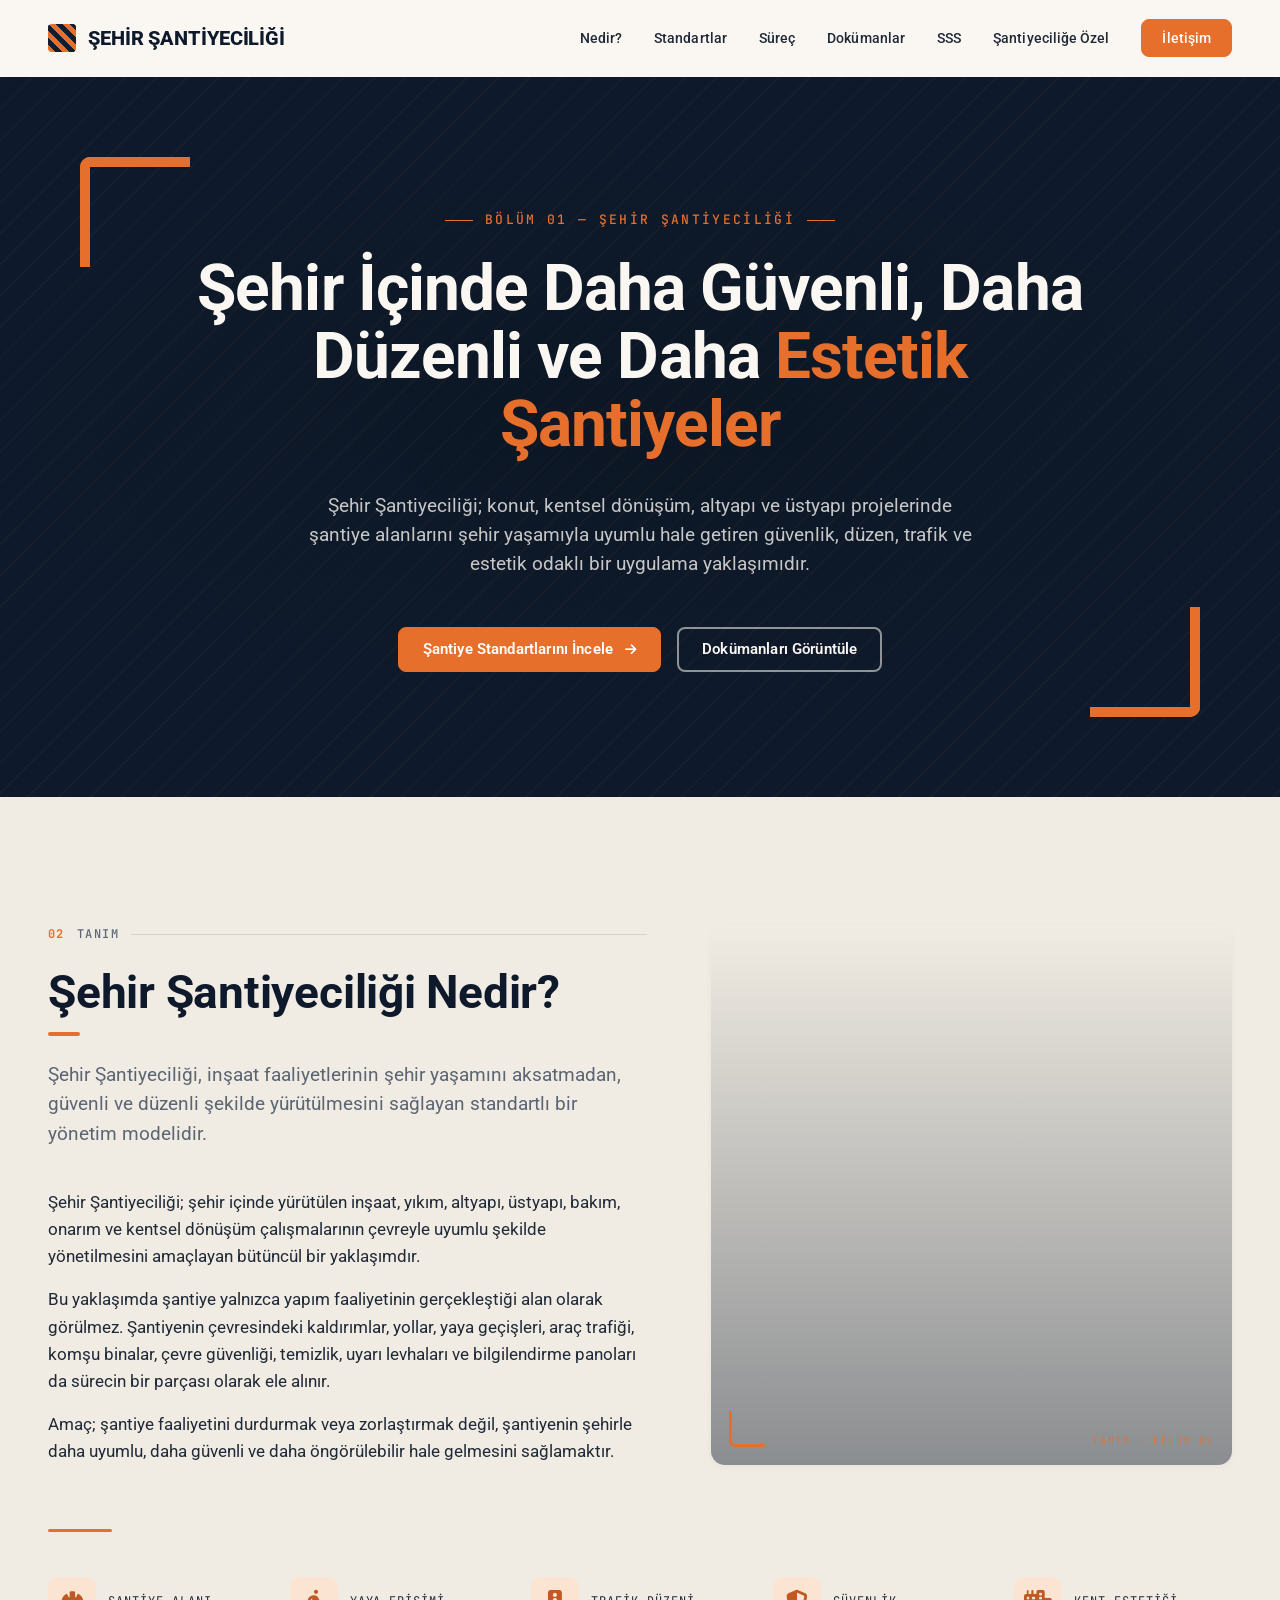
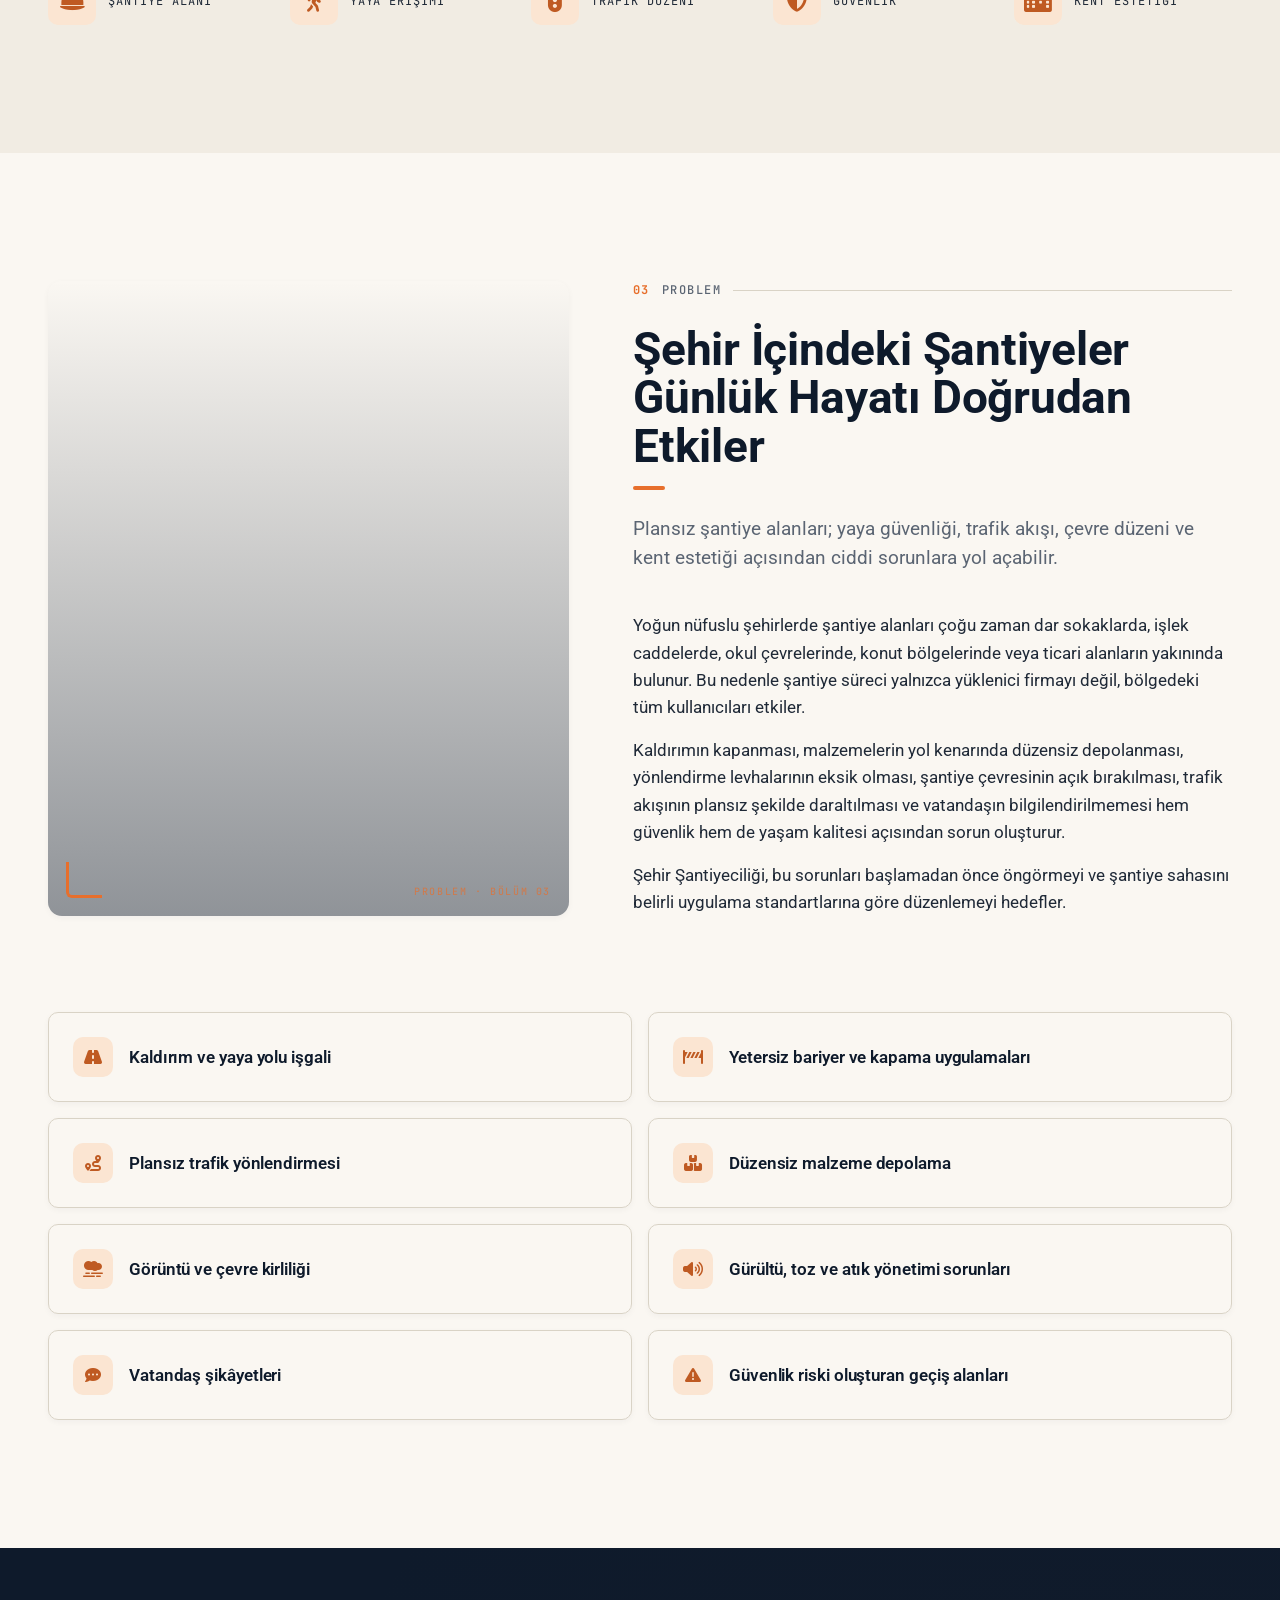
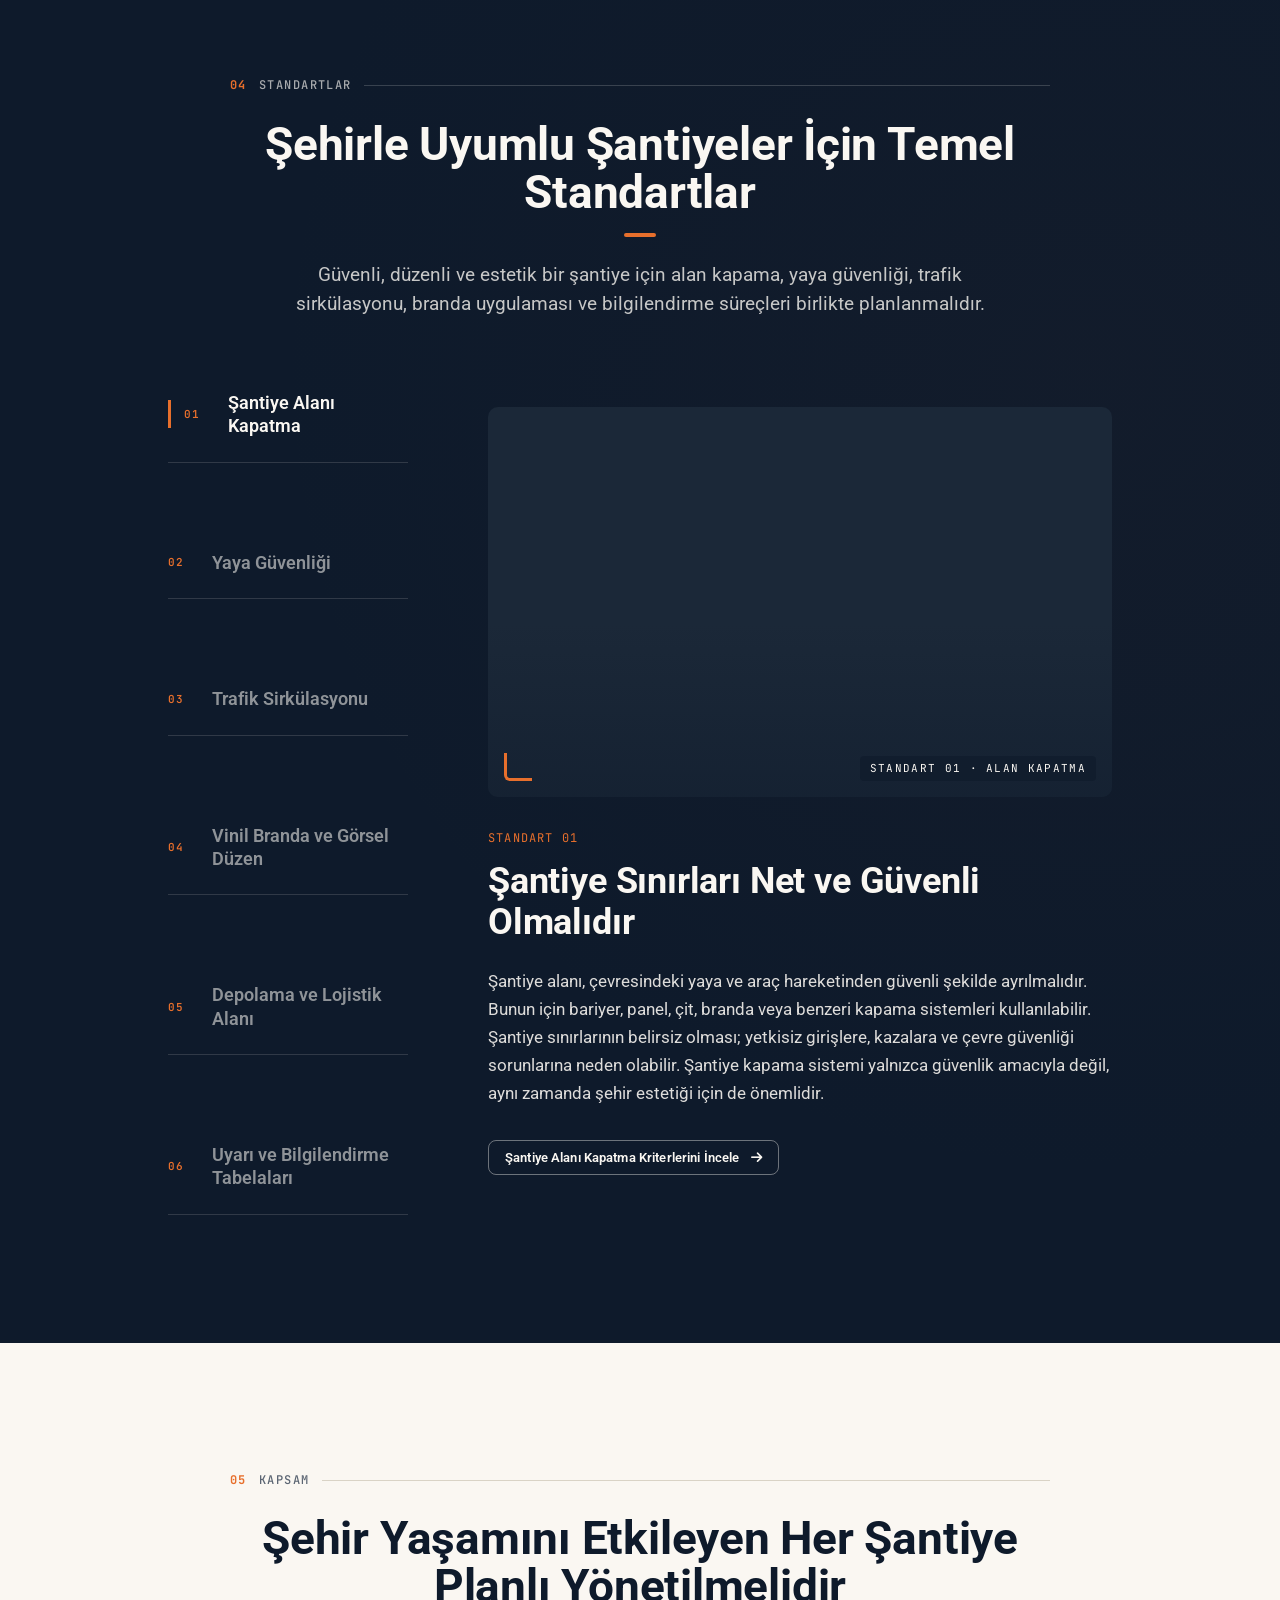
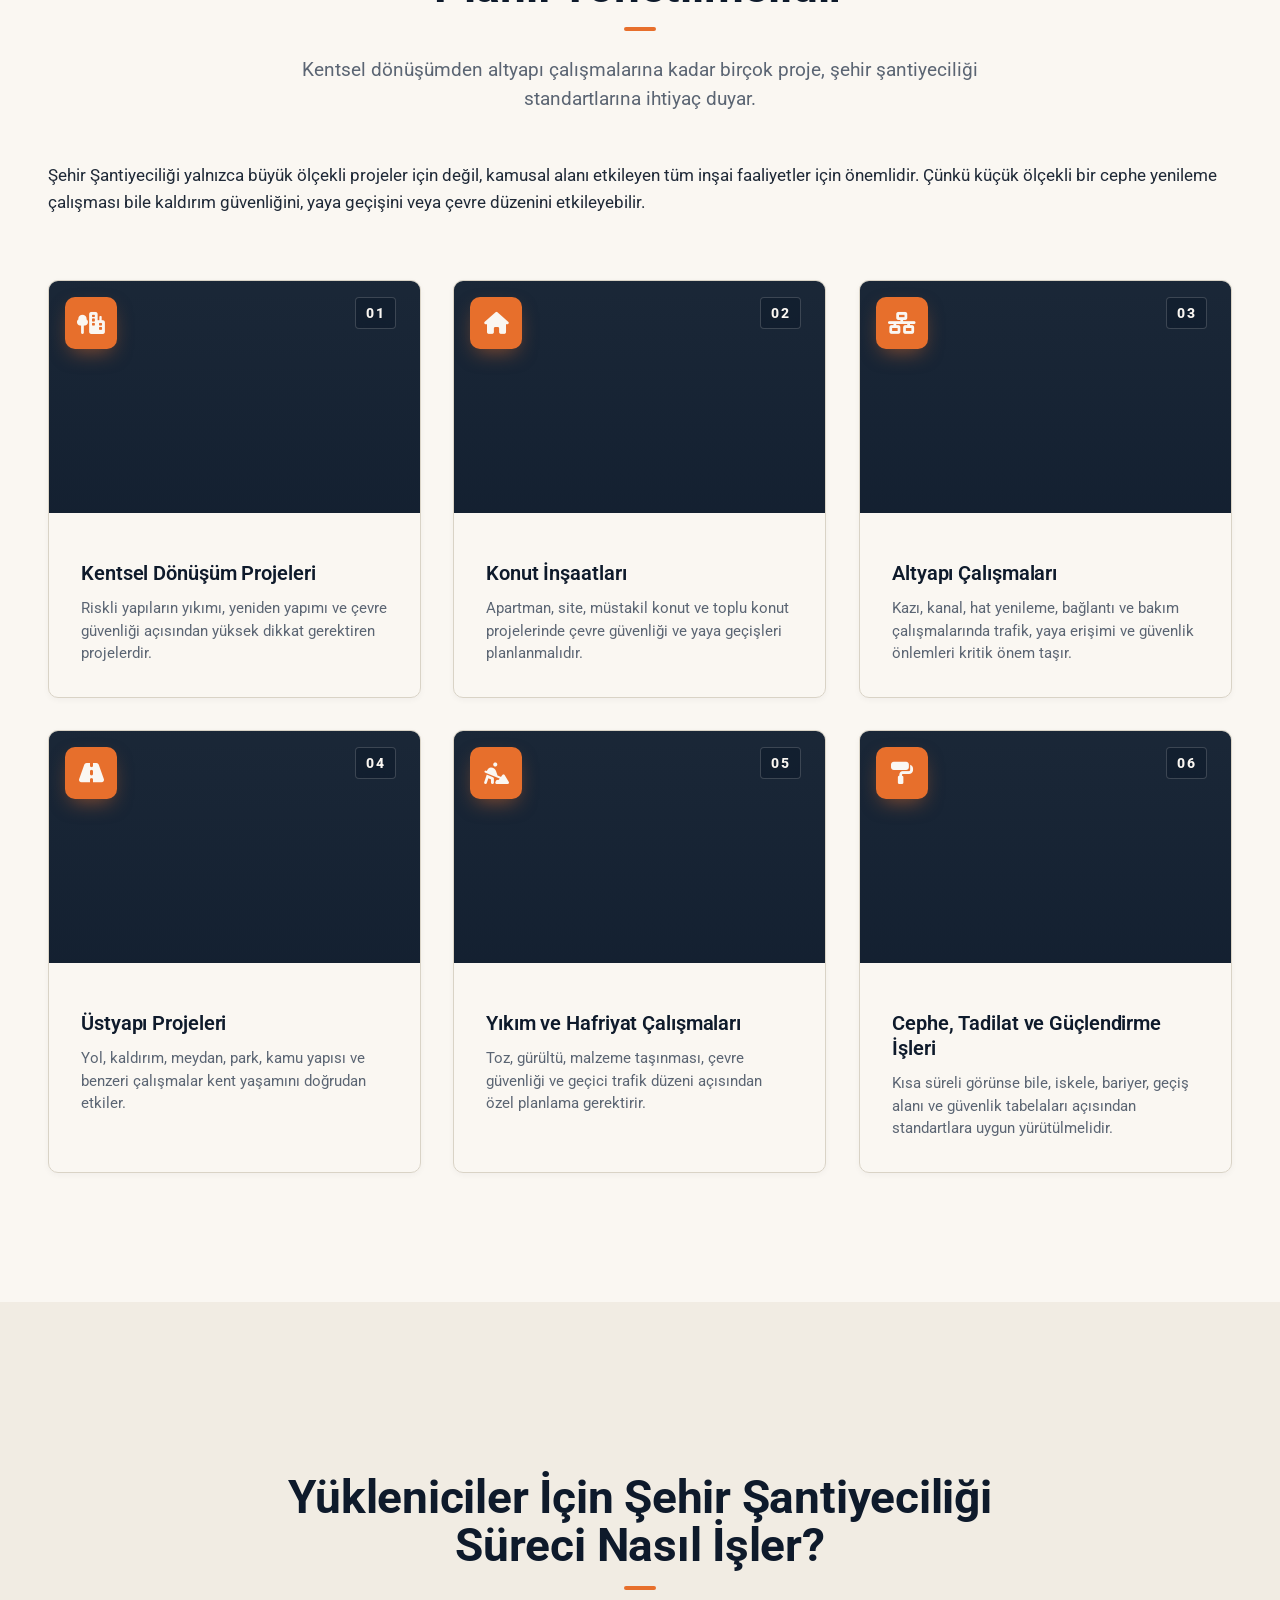
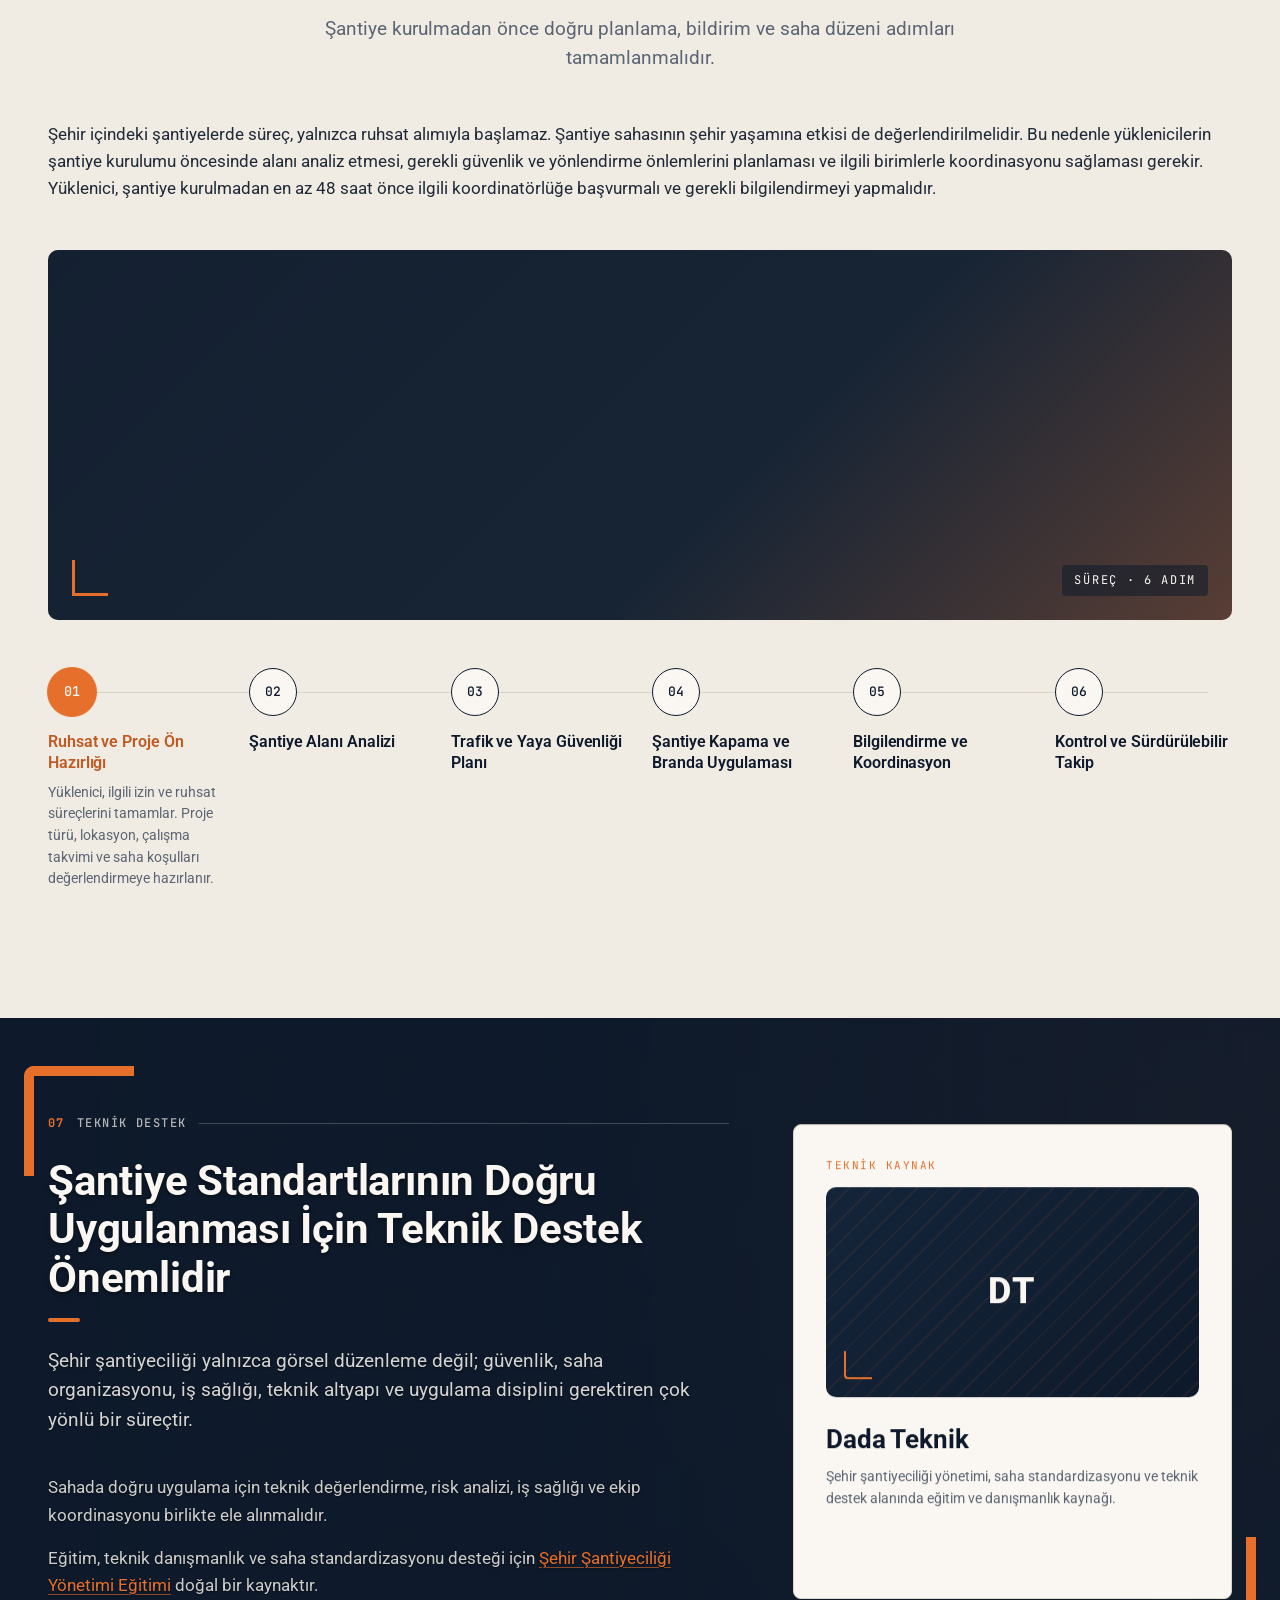
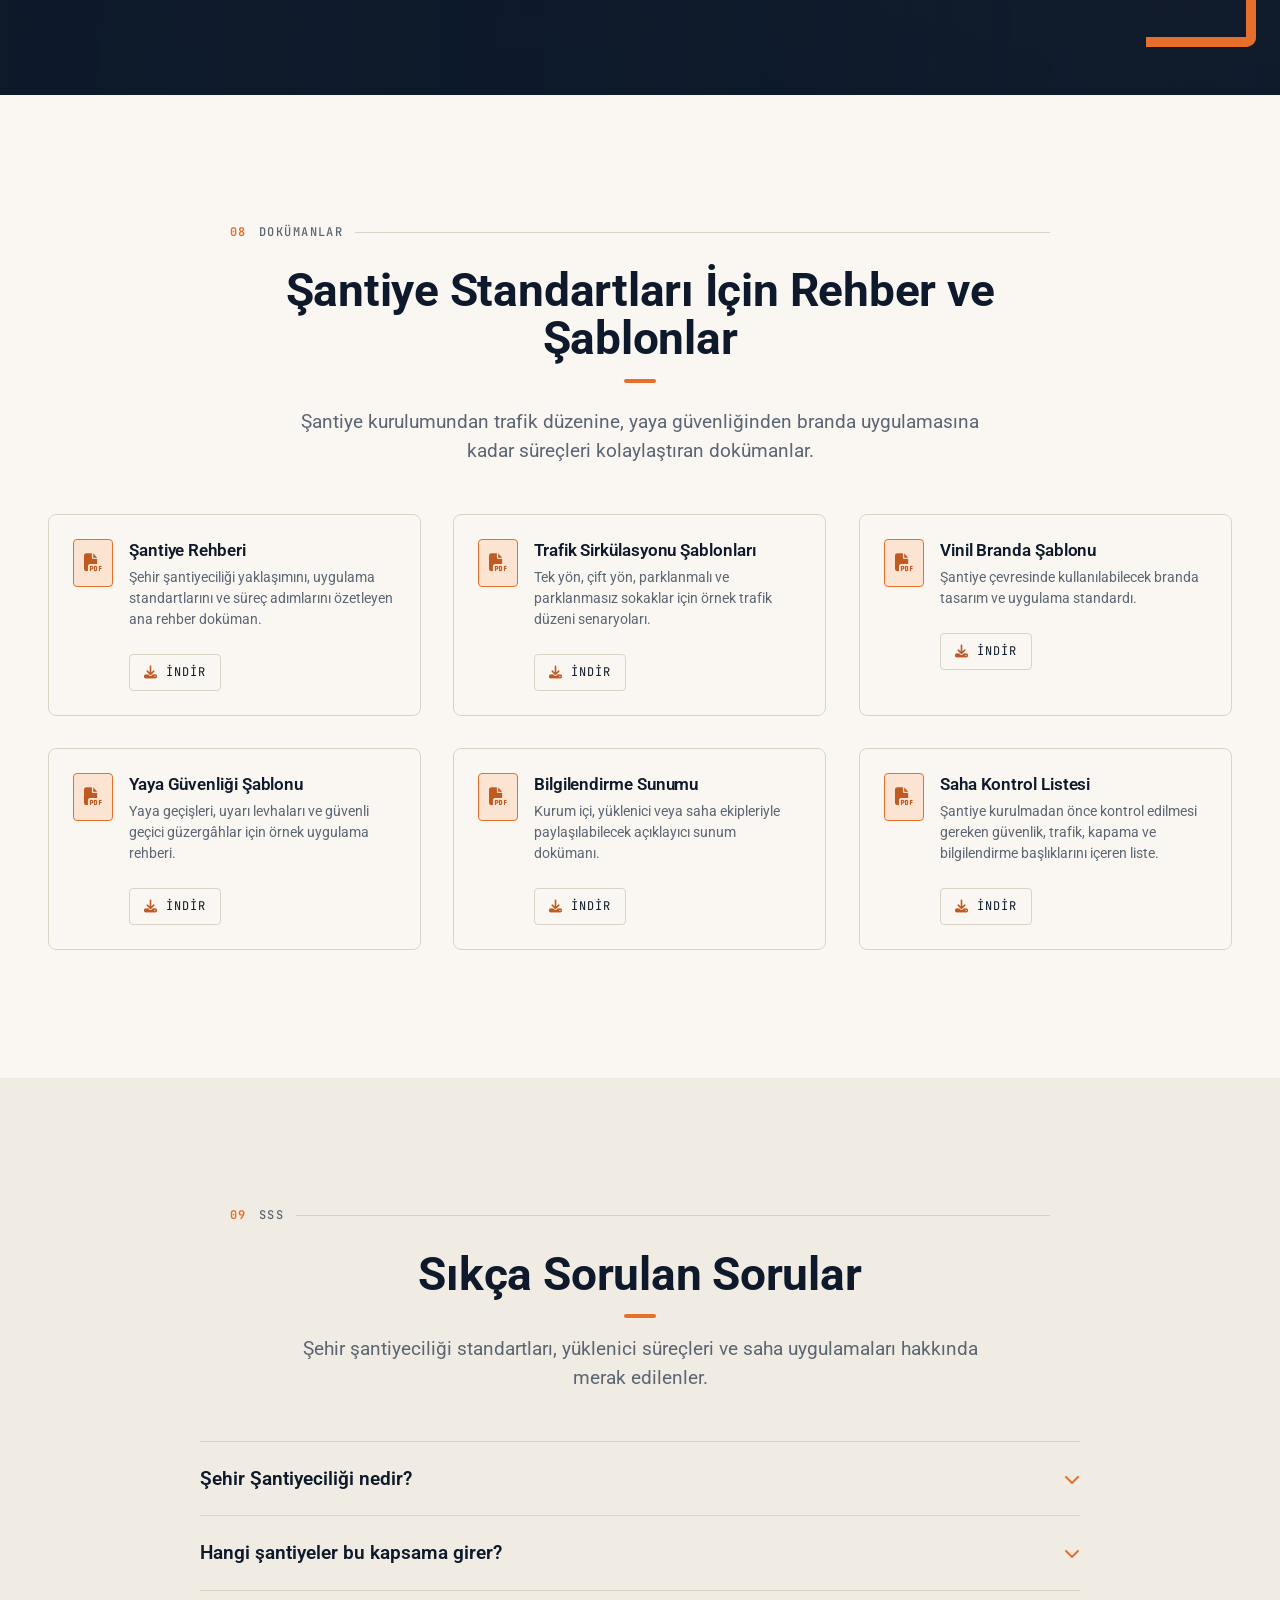
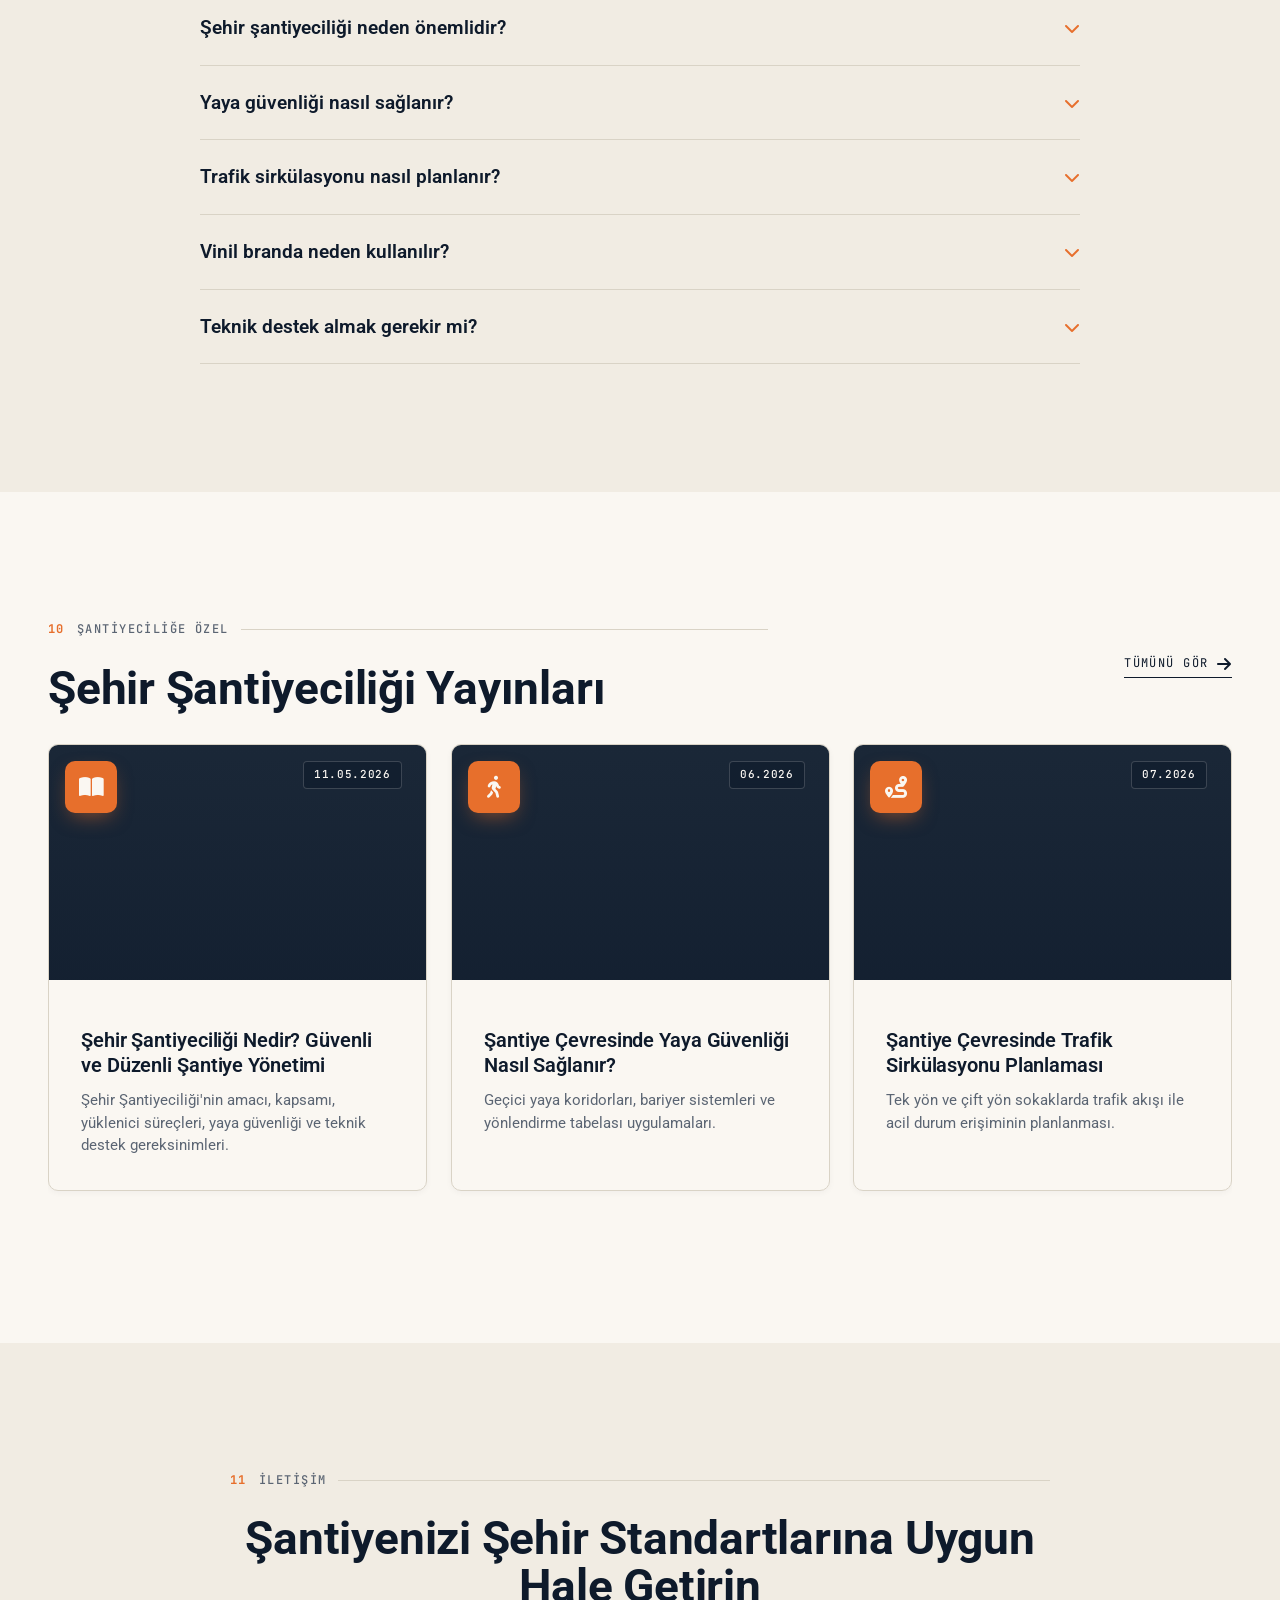
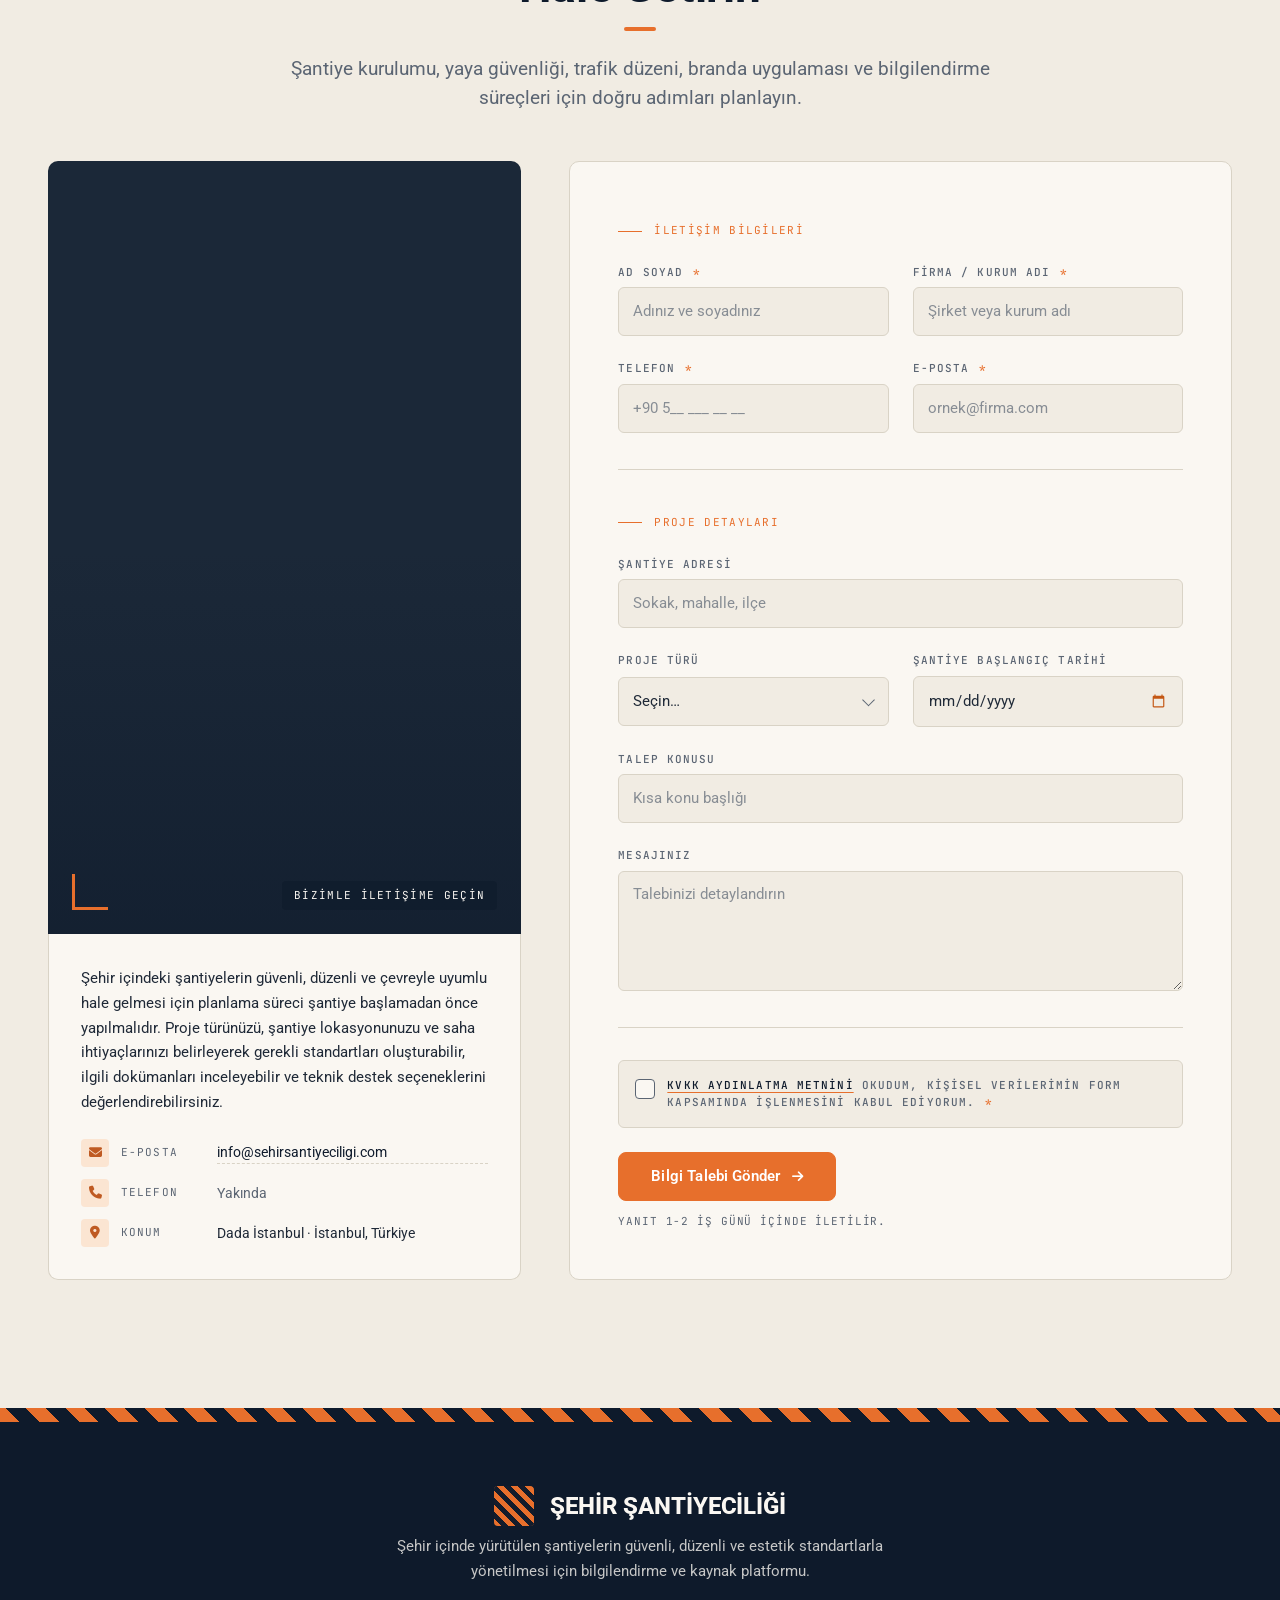
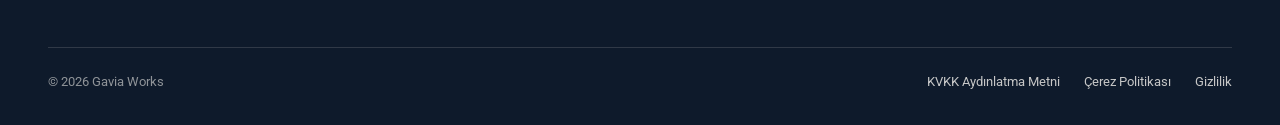
==== commit 9d32c352: "feat(blog + sliders + responsive): Şantiyeciliğe Özel revize turu — 10. bölüm "Rehber" → "Şantiyecil" ====
--- a/index.html
+++ b/index.html
@@ -48,7 +48,7 @@
       <a href="#surec">Süreç</a>
       <a href="#dokumanlar">Dokümanlar</a>
       <a href="#sss">SSS</a>
-      <a href="blog/sehir-santiyeciligi-nedir.html">Rehber</a>
+      <a href="blog/">Şantiyeciliğe Özel</a>
       <a href="#iletisim" class="btn btn--header">İletişim</a>
     </nav>
 
@@ -263,7 +263,6 @@
           <p>Şehir Şantiyeciliği; şehir içinde yürütülen inşaat, yıkım, altyapı, üstyapı, bakım, onarım ve kentsel dönüşüm çalışmalarının çevreyle uyumlu şekilde yönetilmesini amaçlayan bütüncül bir yaklaşımdır.</p>
           <p>Bu yaklaşımda şantiye yalnızca yapım faaliyetinin gerçekleştiği alan olarak görülmez. Şantiyenin çevresindeki kaldırımlar, yollar, yaya geçişleri, araç trafiği, komşu binalar, çevre güvenliği, temizlik, uyarı levhaları ve bilgilendirme panoları da sürecin bir parçası olarak ele alınır.</p>
           <p>Amaç; şantiye faaliyetini durdurmak veya zorlaştırmak değil, şantiyenin şehirle daha uyumlu, daha güvenli ve daha öngörülebilir hale gelmesini sağlamaktır.</p>
-          <a href="#standartlar" class="btn btn--ghost">Uygulama Alanlarını İncele <i class="fa-solid fa-arrow-right icon"></i></a>
         </div>
       </div>
       <div class="nedir-grid__photo" aria-hidden="true">
@@ -392,159 +391,17 @@
       <div class="card card--problem"><div class="card__icon"><i class="fa-solid fa-comment-dots"></i></div><h3>Vatandaş şikâyetleri</h3></div>
       <div class="card card--problem"><div class="card__icon"><i class="fa-solid fa-triangle-exclamation"></i></div><h3>Güvenlik riski oluşturan geçiş alanları</h3></div>
     </div>
-
-    <div style="margin-top: var(--s-8);">
-      <a href="#standartlar" class="btn btn--outline">Şantiye Risklerini Azaltma Yöntemlerini Gör <i class="fa-solid fa-arrow-right icon"></i></a>
-    </div>
   </div>
 </section>
 
-<!-- ============ 4. KAZANIMLAR ============ -->
-<section class="section section--paper-2">
-  <div class="container">
-    <div class="section-header section-header--center">
-      <span class="section-overline"><span class="section-header__nr">04</span> Kazanımlar</span>
-      <h2>Daha Güvenli, Daha Estetik ve Daha Yaşanabilir Bir Şehir İçin</h2>
-      <p class="lead">Şehir Şantiyeciliği, şantiye faaliyetlerini şehir hayatıyla uyumlu hale getirerek hem vatandaş hem de uygulayıcılar için daha kontrollü bir süreç sağlar.</p>
-    </div>
-
-    <div class="wins-grid">
-      <article class="win-card win-card--hero">
-        <div class="win-card__photo" style="background-image:url('https://images.unsplash.com/photo-1486325212027-8081e485255e?auto=format&fit=crop&w=1200&q=80');">
-          <span class="win-card__nr">01</span>
-          <div class="win-card__icon" aria-hidden="true"><i class="fa-solid fa-shield-heart"></i></div>
-        </div>
-        <div class="win-card__body">
-          <h3>Yaya Güvenliğini Artırmak</h3>
-          <p>Yaya yolları, geçici geçiş koridorları, bariyerler, uyarı levhaları ve yönlendirme tabelaları ile vatandaşların şantiye çevresinde güvenli hareket etmesi sağlanır.</p>
-        </div>
-      </article>
-
-      <article class="win-card">
-        <div class="win-card__photo" style="background-image:url('https://images.unsplash.com/photo-1486406146926-c627a92ad1ab?auto=format&fit=crop&w=900&q=80');">
-          <span class="win-card__nr">02</span>
-          <div class="win-card__icon" aria-hidden="true"><i class="fa-solid fa-arrow-right-arrow-left"></i></div>
-        </div>
-        <div class="win-card__body">
-          <h3>Trafik Akışını Düzenlemek</h3>
-          <p>Şantiyenin bulunduğu sokağın tek yön, çift yön, parklanmalı veya parklanmasız yapısına göre trafik sirkülasyonu planlanır.</p>
-        </div>
-      </article>
-
-      <article class="win-card">
-        <div class="win-card__photo" style="background-image:url('https://images.unsplash.com/photo-1449824913935-59a10b8d2000?auto=format&fit=crop&w=900&q=80');">
-          <span class="win-card__nr">03</span>
-          <div class="win-card__icon" aria-hidden="true"><i class="fa-solid fa-tree-city"></i></div>
-        </div>
-        <div class="win-card__body">
-          <h3>Şehir Estetiğini Korumak</h3>
-          <p>Şantiye çevresinde kullanılan branda, panel, tabela ve kapama sistemleri sayesinde görüntü kirliliği azaltılır.</p>
-        </div>
-      </article>
-
-      <article class="win-card">
-        <div class="win-card__photo" style="background-image:url('https://images.unsplash.com/photo-1573164713988-8665fc963095?auto=format&fit=crop&w=900&q=80');">
-          <span class="win-card__nr">04</span>
-          <div class="win-card__icon" aria-hidden="true"><i class="fa-solid fa-bullhorn"></i></div>
-        </div>
-        <div class="win-card__body">
-          <h3>Vatandaş Bilgilendirmesini Güçlendirmek</h3>
-          <p>Çalışmanın süresi, geçici yol düzenlemeleri, riskli alanlar ve iletişim bilgileri açık şekilde paylaşıldığında vatandaş memnuniyeti ve süreç güveni artar.</p>
-        </div>
-      </article>
-
-      <article class="win-card">
-        <div class="win-card__photo" style="background-image:url('https://images.unsplash.com/photo-1454165804606-c3d57bc86b40?auto=format&fit=crop&w=900&q=80');">
-          <span class="win-card__nr">05</span>
-          <div class="win-card__icon" aria-hidden="true"><i class="fa-solid fa-clipboard-check"></i></div>
-        </div>
-        <div class="win-card__body">
-          <h3>Süreci Denetlenebilir Hale Getirmek</h3>
-          <p>Şantiye standartları, saha kontrolleri ve uygulama adımları kayıt altına alındığında süreç daha izlenebilir ve ölçülebilir hale gelir.</p>
-        </div>
-      </article>
-    </div>
-  </div>
-</section>
-
-<!-- ============ 5. PROJE TURLERI ============ -->
-<section class="section">
-  <div class="container">
-    <div class="section-header section-header--center">
-      <span class="section-overline"><span class="section-header__nr">05</span> Kapsam</span>
-      <h2>Şehir Yaşamını Etkileyen Her Şantiye Planlı Yönetilmelidir</h2>
-      <p class="lead">Kentsel dönüşümden altyapı çalışmalarına kadar birçok proje, şehir şantiyeciliği standartlarına ihtiyaç duyar.</p>
-    </div>
-
-    <p class="flow" style="margin: 0 auto var(--s-8); max-width: 880px; text-align: center;">Şehir Şantiyeciliği yalnızca büyük ölçekli projeler için değil, kamusal alanı etkileyen tüm inşai faaliyetler için önemlidir. Çünkü küçük ölçekli bir cephe yenileme çalışması bile kaldırım güvenliğini, yaya geçişini veya çevre düzenini etkileyebilir.</p>
-
-    <div class="grid grid--3">
-      <article class="proj-card">
-        <div class="proj-card__photo" style="background-image:url('https://images.unsplash.com/photo-1517089596392-fb9a9033e05b?auto=format&fit=crop&w=900&q=80');">
-          <span class="proj-card__nr">01</span>
-        </div>
-        <div class="proj-card__body">
-          <h3>Kentsel Dönüşüm Projeleri</h3>
-          <p>Riskli yapıların yıkımı, yeniden yapımı ve çevre güvenliği açısından yüksek dikkat gerektiren projelerdir.</p>
-        </div>
-      </article>
-      <article class="proj-card">
-        <div class="proj-card__photo" style="background-image:url('https://images.unsplash.com/photo-1486325212027-8081e485255e?auto=format&fit=crop&w=900&q=80');">
-          <span class="proj-card__nr">02</span>
-        </div>
-        <div class="proj-card__body">
-          <h3>Konut İnşaatları</h3>
-          <p>Apartman, site, müstakil konut ve toplu konut projelerinde çevre güvenliği ve yaya geçişleri planlanmalıdır.</p>
-        </div>
-      </article>
-      <article class="proj-card">
-        <div class="proj-card__photo" style="background-image:url('https://images.unsplash.com/photo-1581094271901-8022df4466f9?auto=format&fit=crop&w=900&q=80');">
-          <span class="proj-card__nr">03</span>
-        </div>
-        <div class="proj-card__body">
-          <h3>Altyapı Çalışmaları</h3>
-          <p>Kazı, kanal, hat yenileme, bağlantı ve bakım çalışmalarında trafik, yaya erişimi ve güvenlik önlemleri kritik önem taşır.</p>
-        </div>
-      </article>
-      <article class="proj-card">
-        <div class="proj-card__photo" style="background-image:url('https://images.unsplash.com/photo-1429497419816-9ca5cfb4571a?auto=format&fit=crop&w=900&q=80');">
-          <span class="proj-card__nr">04</span>
-        </div>
-        <div class="proj-card__body">
-          <h3>Üstyapı Projeleri</h3>
-          <p>Yol, kaldırım, meydan, park, kamu yapısı ve benzeri çalışmalar kent yaşamını doğrudan etkiler.</p>
-        </div>
-      </article>
-      <article class="proj-card">
-        <div class="proj-card__photo" style="background-image:url('https://images.unsplash.com/photo-1503387837-b154d5074bd2?auto=format&fit=crop&w=900&q=80');">
-          <span class="proj-card__nr">05</span>
-        </div>
-        <div class="proj-card__body">
-          <h3>Yıkım ve Hafriyat Çalışmaları</h3>
-          <p>Toz, gürültü, malzeme taşınması, çevre güvenliği ve geçici trafik düzeni açısından özel planlama gerektirir.</p>
-        </div>
-      </article>
-      <article class="proj-card">
-        <div class="proj-card__photo" style="background-image:url('https://images.unsplash.com/photo-1590479773265-7464e5d48118?auto=format&fit=crop&w=900&q=80');">
-          <span class="proj-card__nr">06</span>
-        </div>
-        <div class="proj-card__body">
-          <h3>Cephe, Tadilat ve Güçlendirme İşleri</h3>
-          <p>Kısa süreli görünse bile, iskele, bariyer, geçiş alanı ve güvenlik tabelaları açısından standartlara uygun yürütülmelidir.</p>
-        </div>
-      </article>
-    </div>
-  </div>
-</section>
-
-<!-- ============ 6. STANDARTLAR (en önemli) ============ -->
+<!-- ============ 4. STANDARTLAR (en önemli) ============ -->
 <section class="section section--ink section--ink-photo" id="standartlar">
   <div class="section--ink-photo__bg" aria-hidden="true"
        style="background-image:url('https://images.unsplash.com/photo-1503387762-592deb58ef4e?auto=format&fit=crop&w=2000&q=80');"></div>
   <div class="section--ink-photo__overlay" aria-hidden="true"></div>
   <div class="container">
     <div class="section-header section-header--center">
-      <span class="section-overline"><span class="section-header__nr" style="color: var(--c-amber);">06</span> Standartlar</span>
+      <span class="section-overline"><span class="section-header__nr" style="color: var(--c-amber);">04</span> Standartlar</span>
       <h2>Şehirle Uyumlu Şantiyeler İçin Temel Standartlar</h2>
       <p class="lead" style="color: rgba(250, 247, 242, 0.78);">Güvenli, düzenli ve estetik bir şantiye için alan kapama, yaya güvenliği, trafik sirkülasyonu, branda uygulaması ve bilgilendirme süreçleri birlikte planlanmalıdır.</p>
     </div>
@@ -630,6 +487,11 @@
             <i class="fa-solid fa-chevron-down chev icon"></i>
           </button>
           <div class="standards__panel" id="std-p5" role="tabpanel" aria-labelledby="std-t5">
+            <div class="standards__panel-photo" aria-hidden="true"
+                 style="background-image:url('https://images.unsplash.com/photo-1581094271901-8022df4466f9?auto=format&fit=crop&w=1400&q=80');">
+              <span class="photo-slot__bracket"></span>
+              <span class="photo-slot__caption">Standart 05 · Depolama ve Lojistik</span>
+            </div>
             <div class="standards__panel-overline">Standart 05</div>
             <h3>Malzeme Depolama Alanları Gelişigüzel Belirlenmemelidir</h3>
             <p>Şantiye malzemeleri, ekipmanlar ve atık alanları; yaya geçişini, araç trafiğini ve acil durum erişimini engellemeyecek şekilde planlanmalıdır. Plansız depolama; hem güvenlik riski yaratır hem de şantiye çevresinde düzensiz bir görüntü oluşturur. Malzeme giriş-çıkışı, yükleme-boşaltma saatleri ve hafriyat taşıma süreçleri şehir trafiği dikkate alınarak organize edilmelidir.</p>
@@ -643,6 +505,11 @@
             <i class="fa-solid fa-chevron-down chev icon"></i>
           </button>
           <div class="standards__panel" id="std-p6" role="tabpanel" aria-labelledby="std-t6">
+            <div class="standards__panel-photo" aria-hidden="true"
+                 style="background-image:url('https://images.unsplash.com/photo-1454165804606-c3d57bc86b40?auto=format&fit=crop&w=1400&q=80');">
+              <span class="photo-slot__bracket"></span>
+              <span class="photo-slot__caption">Standart 06 · Bilgilendirme</span>
+            </div>
             <div class="standards__panel-overline">Standart 06</div>
             <h3>Vatandaş Ne Olduğunu, Nereden Geçeceğini ve Kiminle İletişime Geçeceğini Bilmelidir</h3>
             <p>Şantiye çevresindeki bilgilendirme panoları ve uyarı levhaları; çalışma alanını, geçici güzergâhları, riskli bölgeleri, iletişim bilgilerini ve güvenlik uyarılarını açık şekilde göstermelidir. Doğru bilgilendirme, vatandaş şikâyetlerini azaltır ve şantiye sürecine olan güveni artırır.</p>
@@ -654,16 +521,92 @@
   </div>
 </section>
 
-<!-- ============ 7. YUKLENICI SURECI ============ -->
-<section class="section" id="surec">
+<!-- ============ 5. PROJE TURLERI ============ -->
+<section class="section">
   <div class="container">
     <div class="section-header section-header--center">
-      <span class="section-overline"><span class="section-header__nr">07</span> Süreç</span>
+      <span class="section-overline"><span class="section-header__nr">05</span> Kapsam</span>
+      <h2>Şehir Yaşamını Etkileyen Her Şantiye Planlı Yönetilmelidir</h2>
+      <p class="lead">Kentsel dönüşümden altyapı çalışmalarına kadar birçok proje, şehir şantiyeciliği standartlarına ihtiyaç duyar.</p>
+    </div>
+
+    <p class="flow" style="margin: 0 0 var(--s-8); max-width: 100%; text-align: left;">Şehir Şantiyeciliği yalnızca büyük ölçekli projeler için değil, kamusal alanı etkileyen tüm inşai faaliyetler için önemlidir. Çünkü küçük ölçekli bir cephe yenileme çalışması bile kaldırım güvenliğini, yaya geçişini veya çevre düzenini etkileyebilir.</p>
+
+    <div class="grid grid--3">
+      <article class="proj-card">
+        <div class="proj-card__photo" style="background-image:url('https://images.unsplash.com/photo-1517089596392-fb9a9033e05b?auto=format&fit=crop&w=900&q=80');">
+          <span class="proj-card__nr">01</span>
+          <div class="proj-card__lead-ico" aria-hidden="true"><i class="fa-solid fa-tree-city"></i></div>
+        </div>
+        <div class="proj-card__body">
+          <h3>Kentsel Dönüşüm Projeleri</h3>
+          <p>Riskli yapıların yıkımı, yeniden yapımı ve çevre güvenliği açısından yüksek dikkat gerektiren projelerdir.</p>
+        </div>
+      </article>
+      <article class="proj-card">
+        <div class="proj-card__photo" style="background-image:url('https://images.unsplash.com/photo-1486325212027-8081e485255e?auto=format&fit=crop&w=900&q=80');">
+          <span class="proj-card__nr">02</span>
+          <div class="proj-card__lead-ico" aria-hidden="true"><i class="fa-solid fa-house"></i></div>
+        </div>
+        <div class="proj-card__body">
+          <h3>Konut İnşaatları</h3>
+          <p>Apartman, site, müstakil konut ve toplu konut projelerinde çevre güvenliği ve yaya geçişleri planlanmalıdır.</p>
+        </div>
+      </article>
+      <article class="proj-card">
+        <div class="proj-card__photo" style="background-image:url('https://images.unsplash.com/photo-1581094271901-8022df4466f9?auto=format&fit=crop&w=900&q=80');">
+          <span class="proj-card__nr">03</span>
+          <div class="proj-card__lead-ico" aria-hidden="true"><i class="fa-solid fa-network-wired"></i></div>
+        </div>
+        <div class="proj-card__body">
+          <h3>Altyapı Çalışmaları</h3>
+          <p>Kazı, kanal, hat yenileme, bağlantı ve bakım çalışmalarında trafik, yaya erişimi ve güvenlik önlemleri kritik önem taşır.</p>
+        </div>
+      </article>
+      <article class="proj-card">
+        <div class="proj-card__photo" style="background-image:url('https://images.unsplash.com/photo-1429497419816-9ca5cfb4571a?auto=format&fit=crop&w=900&q=80');">
+          <span class="proj-card__nr">04</span>
+          <div class="proj-card__lead-ico" aria-hidden="true"><i class="fa-solid fa-road"></i></div>
+        </div>
+        <div class="proj-card__body">
+          <h3>Üstyapı Projeleri</h3>
+          <p>Yol, kaldırım, meydan, park, kamu yapısı ve benzeri çalışmalar kent yaşamını doğrudan etkiler.</p>
+        </div>
+      </article>
+      <article class="proj-card">
+        <div class="proj-card__photo" style="background-image:url('https://images.unsplash.com/photo-1503387837-b154d5074bd2?auto=format&fit=crop&w=900&q=80');">
+          <span class="proj-card__nr">05</span>
+          <div class="proj-card__lead-ico" aria-hidden="true"><i class="fa-solid fa-person-digging"></i></div>
+        </div>
+        <div class="proj-card__body">
+          <h3>Yıkım ve Hafriyat Çalışmaları</h3>
+          <p>Toz, gürültü, malzeme taşınması, çevre güvenliği ve geçici trafik düzeni açısından özel planlama gerektirir.</p>
+        </div>
+      </article>
+      <article class="proj-card">
+        <div class="proj-card__photo" style="background-image:url('https://images.unsplash.com/photo-1590479773265-7464e5d48118?auto=format&fit=crop&w=900&q=80');">
+          <span class="proj-card__nr">06</span>
+          <div class="proj-card__lead-ico" aria-hidden="true"><i class="fa-solid fa-paint-roller"></i></div>
+        </div>
+        <div class="proj-card__body">
+          <h3>Cephe, Tadilat ve Güçlendirme İşleri</h3>
+          <p>Kısa süreli görünse bile, iskele, bariyer, geçiş alanı ve güvenlik tabelaları açısından standartlara uygun yürütülmelidir.</p>
+        </div>
+      </article>
+    </div>
+  </div>
+</section>
+
+<!-- ============ 6. YUKLENICI SURECI ============ -->
+<section class="section section--paper-2" id="surec">
+  <div class="container">
+    <div class="section-header section-header--center">
+      <span class="section-overline"><span class="section-header__nr">06</span> Süreç</span>
       <h2>Yükleniciler İçin Şehir Şantiyeciliği Süreci Nasıl İşler?</h2>
       <p class="lead">Şantiye kurulmadan önce doğru planlama, bildirim ve saha düzeni adımları tamamlanmalıdır.</p>
     </div>
 
-    <div class="flow" style="max-width: 880px; margin: 0 auto var(--s-7); text-align: center;">
+    <div class="flow" style="max-width: 100%; margin: 0 0 var(--s-7); text-align: left;">
       <p>Şehir içindeki şantiyelerde süreç, yalnızca ruhsat alımıyla başlamaz. Şantiye sahasının şehir yaşamına etkisi de değerlendirilmelidir. Bu nedenle yüklenicilerin şantiye kurulumu öncesinde alanı analiz etmesi, gerekli güvenlik ve yönlendirme önlemlerini planlaması ve ilgili birimlerle koordinasyonu sağlaması gerekir. Yüklenici, şantiye kurulmadan en az 48 saat önce ilgili koordinatörlüğe başvurmalı ve gerekli bilgilendirmeyi yapmalıdır.</p>
     </div>
 
@@ -673,17 +616,13 @@
       <span class="process__visual-caption">Süreç · 6 Adım</span>
     </div>
 
-    <div class="process">
-      <div class="process__step"><div class="process__nr">01</div><div><h4>Ruhsat ve Proje Ön Hazırlığı</h4><p>Yüklenici, ilgili izin ve ruhsat süreçlerini tamamlar. Proje türü, lokasyon, çalışma takvimi ve saha koşulları değerlendirmeye hazırlanır.</p></div></div>
-      <div class="process__step"><div class="process__nr">02</div><div><h4>Şantiye Alanı Analizi</h4><p>Yol genişliği, kaldırım durumu, yaya yoğunluğu, araç trafiği, çevre yapılar, depolama alanları ve riskli noktalar belirlenir.</p></div></div>
-      <div class="process__step"><div class="process__nr">03</div><div><h4>Trafik ve Yaya Güvenliği Planı</h4><p>Yayalar ve araçlar için güvenli geçiş düzeni oluşturulur. Gerekli yönlendirme, bariyer ve uyarı sistemleri planlanır.</p></div></div>
-      <div class="process__step"><div class="process__nr">04</div><div><h4>Şantiye Kapama ve Branda Uygulaması</h4><p>Şantiye çevresi güvenli şekilde kapatılır. Gerekli durumlarda vinil branda ve görsel düzen uygulamaları yapılır.</p></div></div>
-      <div class="process__step"><div class="process__nr">05</div><div><h4>Bilgilendirme ve Koordinasyon</h4><p>Vatandaşların, çevre sakinlerinin ve ilgili birimlerin süreç hakkında bilgilendirilmesi sağlanır.</p></div></div>
-      <div class="process__step"><div class="process__nr">06</div><div><h4>Kontrol ve Sürdürülebilir Takip</h4><p>Şantiye süresince güvenlik, düzen, trafik ve çevre etkileri düzenli olarak takip edilir.</p></div></div>
-    </div>
-
-    <div style="margin-top: var(--s-8);">
-      <a href="#dokumanlar" class="btn btn--outline">Yüklenici Süreç Rehberini İncele <i class="fa-solid fa-arrow-right icon"></i></a>
+    <div class="process process--accordion" data-process-accordion>
+      <button type="button" class="process__step" data-open="true"><div class="process__nr">01</div><div><h4>Ruhsat ve Proje Ön Hazırlığı</h4><p>Yüklenici, ilgili izin ve ruhsat süreçlerini tamamlar. Proje türü, lokasyon, çalışma takvimi ve saha koşulları değerlendirmeye hazırlanır.</p></div></button>
+      <button type="button" class="process__step"><div class="process__nr">02</div><div><h4>Şantiye Alanı Analizi</h4><p>Yol genişliği, kaldırım durumu, yaya yoğunluğu, araç trafiği, çevre yapılar, depolama alanları ve riskli noktalar belirlenir.</p></div></button>
+      <button type="button" class="process__step"><div class="process__nr">03</div><div><h4>Trafik ve Yaya Güvenliği Planı</h4><p>Yayalar ve araçlar için güvenli geçiş düzeni oluşturulur. Gerekli yönlendirme, bariyer ve uyarı sistemleri planlanır.</p></div></button>
+      <button type="button" class="process__step"><div class="process__nr">04</div><div><h4>Şantiye Kapama ve Branda Uygulaması</h4><p>Şantiye çevresi güvenli şekilde kapatılır. Gerekli durumlarda vinil branda ve görsel düzen uygulamaları yapılır.</p></div></button>
+      <button type="button" class="process__step"><div class="process__nr">05</div><div><h4>Bilgilendirme ve Koordinasyon</h4><p>Vatandaşların, çevre sakinlerinin ve ilgili birimlerin süreç hakkında bilgilendirilmesi sağlanır.</p></div></button>
+      <button type="button" class="process__step"><div class="process__nr">06</div><div><h4>Kontrol ve Sürdürülebilir Takip</h4><p>Şantiye süresince güvenlik, düzen, trafik ve çevre etkileri düzenli olarak takip edilir.</p></div></button>
     </div>
   </div>
 </section>
@@ -700,7 +639,7 @@
     <div class="ext-editorial">
       <div class="ext-editorial__body">
         <div class="section-header section-header--on-dark section-header--inline">
-          <span class="section-overline"><span class="section-header__nr">08</span> Teknik Destek</span>
+          <span class="section-overline"><span class="section-header__nr">07</span> Teknik Destek</span>
           <h2>Şantiye Standartlarının Doğru Uygulanması İçin Teknik Destek Önemlidir</h2>
           <p class="lead">Şehir şantiyeciliği yalnızca görsel düzenleme değil; güvenlik, saha organizasyonu, iş sağlığı, teknik altyapı ve uygulama disiplini gerektiren çok yönlü bir süreçtir.</p>
         </div>
@@ -729,60 +668,72 @@
 <section class="section" id="dokumanlar">
   <div class="container">
     <div class="section-header section-header--center">
-      <span class="section-overline"><span class="section-header__nr">09</span> Dokümanlar</span>
+      <span class="section-overline"><span class="section-header__nr">08</span> Dokümanlar</span>
       <h2>Şantiye Standartları İçin Rehber ve Şablonlar</h2>
       <p class="lead">Şantiye kurulumundan trafik düzenine, yaya güvenliğinden branda uygulamasına kadar süreçleri kolaylaştıran dokümanlar.</p>
     </div>
 
     <div class="grid grid--3">
-      <a class="doc-card" href="#" aria-disabled="true">
+      <article class="doc-card">
         <div class="doc-card__icon"><i class="fa-solid fa-file-pdf"></i></div>
         <div class="doc-card__body">
           <h3>Şantiye Rehberi</h3>
           <p>Şehir şantiyeciliği yaklaşımını, uygulama standartlarını ve süreç adımlarını özetleyen ana rehber doküman.</p>
-          <span class="badge badge--soon">Yakında</span>
-        </div>
-      </a>
-      <a class="doc-card" href="#" aria-disabled="true">
+          <a class="doc-dl" href="assets/docs/santiye-rehberi.pdf" download>
+            <i class="fa-solid fa-download"></i><span>İndir</span>
+          </a>
+        </div>
+      </article>
+      <article class="doc-card">
         <div class="doc-card__icon"><i class="fa-solid fa-file-pdf"></i></div>
         <div class="doc-card__body">
           <h3>Trafik Sirkülasyonu Şablonları</h3>
           <p>Tek yön, çift yön, parklanmalı ve parklanmasız sokaklar için örnek trafik düzeni senaryoları.</p>
-          <span class="badge badge--soon">Yakında</span>
-        </div>
-      </a>
-      <a class="doc-card" href="#" aria-disabled="true">
+          <a class="doc-dl" href="assets/docs/trafik-sirkulasyonu.pdf" download>
+            <i class="fa-solid fa-download"></i><span>İndir</span>
+          </a>
+        </div>
+      </article>
+      <article class="doc-card">
         <div class="doc-card__icon"><i class="fa-solid fa-file-pdf"></i></div>
         <div class="doc-card__body">
           <h3>Vinil Branda Şablonu</h3>
           <p>Şantiye çevresinde kullanılabilecek branda tasarım ve uygulama standardı.</p>
-          <span class="badge badge--soon">Yakında</span>
-        </div>
-      </a>
-      <a class="doc-card" href="#" aria-disabled="true">
+          <a class="doc-dl" href="assets/docs/vinil-branda-sablonu.pdf" download>
+            <i class="fa-solid fa-download"></i><span>İndir</span>
+          </a>
+        </div>
+      </article>
+      <article class="doc-card">
         <div class="doc-card__icon"><i class="fa-solid fa-file-pdf"></i></div>
         <div class="doc-card__body">
           <h3>Yaya Güvenliği Şablonu</h3>
           <p>Yaya geçişleri, uyarı levhaları ve güvenli geçici güzergâhlar için örnek uygulama rehberi.</p>
-          <span class="badge badge--soon">Yakında</span>
-        </div>
-      </a>
-      <a class="doc-card" href="#" aria-disabled="true">
+          <a class="doc-dl" href="assets/docs/yaya-guvenligi-sablonu.pdf" download>
+            <i class="fa-solid fa-download"></i><span>İndir</span>
+          </a>
+        </div>
+      </article>
+      <article class="doc-card">
         <div class="doc-card__icon"><i class="fa-solid fa-file-pdf"></i></div>
         <div class="doc-card__body">
           <h3>Bilgilendirme Sunumu</h3>
           <p>Kurum içi, yüklenici veya saha ekipleriyle paylaşılabilecek açıklayıcı sunum dokümanı.</p>
-          <span class="badge badge--soon">Yakında</span>
-        </div>
-      </a>
-      <a class="doc-card" href="#" aria-disabled="true">
+          <a class="doc-dl" href="assets/docs/bilgilendirme-sunumu.pdf" download>
+            <i class="fa-solid fa-download"></i><span>İndir</span>
+          </a>
+        </div>
+      </article>
+      <article class="doc-card">
         <div class="doc-card__icon"><i class="fa-solid fa-file-pdf"></i></div>
         <div class="doc-card__body">
           <h3>Saha Kontrol Listesi</h3>
           <p>Şantiye kurulmadan önce kontrol edilmesi gereken güvenlik, trafik, kapama ve bilgilendirme başlıklarını içeren liste.</p>
-          <span class="badge badge--soon">Yakında</span>
-        </div>
-      </a>
+          <a class="doc-dl" href="assets/docs/saha-kontrol-listesi.pdf" download>
+            <i class="fa-solid fa-download"></i><span>İndir</span>
+          </a>
+        </div>
+      </article>
     </div>
   </div>
 </section>
@@ -791,7 +742,7 @@
 <section class="section section--paper-2" id="sss">
   <div class="container">
     <div class="section-header section-header--center">
-      <span class="section-overline"><span class="section-header__nr">10</span> SSS</span>
+      <span class="section-overline"><span class="section-header__nr">09</span> SSS</span>
       <h2>Sıkça Sorulan Sorular</h2>
       <p class="lead" style="margin: var(--s-4) auto 0;">Şehir şantiyeciliği standartları, yüklenici süreçleri ve saha uygulamaları hakkında merak edilenler.</p>
     </div>
@@ -881,27 +832,79 @@
   </script>
 </section>
 
-<!-- ============ 11. BLOG ============ -->
-<section class="section">
-  <div class="container">
-    <div class="section-header section-header--center">
-      <span class="section-overline"><span class="section-header__nr">11</span> Rehber</span>
-      <h2>Şehir Şantiyeciliği Rehberi</h2>
-      <p class="lead">Şehir içi şantiyelerde güvenlik, trafik, yaya erişimi ve uygulama standartları hakkında detaylı bilgi alın.</p>
-    </div>
-    <article class="blog-teaser">
-      <div class="blog-teaser__cover" aria-hidden="true">
-        <span class="blog-teaser__cover-label">Rehber · 2026</span>
-      </div>
-      <div>
-        <p style="font-family: var(--ff-mono); font-size: 12px; letter-spacing: 0.12em; color: var(--c-amber); text-transform: uppercase; margin-bottom: var(--s-3);">Rehber Yazısı</p>
-        <h2>Şehir Şantiyeciliği Nedir? Güvenli ve Düzenli Şantiye Yönetimi Rehberi</h2>
-        <p>Şehir Şantiyeciliği'nin amacı, kapsamı, yüklenici süreçleri, yaya güvenliği, trafik sirkülasyonu, vinil branda uygulaması ve teknik destek gereksinimleri hakkında kapsamlı rehber.</p>
-        <div style="margin-top: var(--s-5);">
-          <a href="blog/sehir-santiyeciligi-nedir.html" class="btn btn--on-dark">Rehberi Oku <i class="fa-solid fa-arrow-right icon"></i></a>
-        </div>
-      </div>
-    </article>
+<!-- ============ 11. SANTIYECILIK OZEL ============ -->
+<section class="section" id="santiyecilik-ozel">
+  <div class="container">
+    <div class="section-row">
+      <div class="section-header">
+        <span class="section-overline"><span class="section-header__nr">10</span> Şantiyeciliğe Özel</span>
+        <h2>Şehir Şantiyeciliği Yayınları</h2>
+      </div>
+      <a href="blog/" class="btn--ghost-link">Tümünü Gör <i class="fa-solid fa-arrow-right icon"></i></a>
+    </div>
+
+    <div class="proj-slider">
+      <a class="proj-card" href="blog/sehir-santiyeciligi-nedir.html">
+        <div class="proj-card__photo" style="background-image:url('https://images.unsplash.com/photo-1503387762-592deb58ef4e?auto=format&fit=crop&w=900&q=80');">
+          <div class="proj-card__lead-ico" aria-hidden="true"><i class="fa-solid fa-book-open"></i></div>
+          <span class="proj-card__nr proj-card__nr--date">11.05.2026</span>
+        </div>
+        <div class="proj-card__body">
+          <h3>Şehir Şantiyeciliği Nedir? Güvenli ve Düzenli Şantiye Yönetimi</h3>
+          <p>Şehir Şantiyeciliği'nin amacı, kapsamı, yüklenici süreçleri, yaya güvenliği ve teknik destek gereksinimleri.</p>
+        </div>
+      </a>
+      <article class="proj-card proj-card--soon" aria-disabled="true">
+        <div class="proj-card__photo" style="background-image:url('https://images.unsplash.com/photo-1517089596392-fb9a9033e05b?auto=format&fit=crop&w=900&q=80');">
+          <div class="proj-card__lead-ico" aria-hidden="true"><i class="fa-solid fa-person-walking"></i></div>
+          <span class="proj-card__nr proj-card__nr--date">06.2026</span>
+        </div>
+        <div class="proj-card__body">
+          <h3>Şantiye Çevresinde Yaya Güvenliği Nasıl Sağlanır?</h3>
+          <p>Geçici yaya koridorları, bariyer sistemleri ve yönlendirme tabelası uygulamaları.</p>
+        </div>
+      </article>
+      <article class="proj-card proj-card--soon" aria-disabled="true">
+        <div class="proj-card__photo" style="background-image:url('https://images.unsplash.com/photo-1486325212027-8081e485255e?auto=format&fit=crop&w=900&q=80');">
+          <div class="proj-card__lead-ico" aria-hidden="true"><i class="fa-solid fa-route"></i></div>
+          <span class="proj-card__nr proj-card__nr--date">07.2026</span>
+        </div>
+        <div class="proj-card__body">
+          <h3>Şantiye Çevresinde Trafik Sirkülasyonu Planlaması</h3>
+          <p>Tek yön ve çift yön sokaklarda trafik akışı ile acil durum erişiminin planlanması.</p>
+        </div>
+      </article>
+      <article class="proj-card proj-card--soon" aria-disabled="true">
+        <div class="proj-card__photo" style="background-image:url('https://images.unsplash.com/photo-1590479773265-7464e5d48118?auto=format&fit=crop&w=900&q=80');">
+          <div class="proj-card__lead-ico" aria-hidden="true"><i class="fa-solid fa-image"></i></div>
+          <span class="proj-card__nr proj-card__nr--date">08.2026</span>
+        </div>
+        <div class="proj-card__body">
+          <h3>Vinil Branda Uygulamasında Kent Estetiği</h3>
+          <p>Branda tasarımı, kurumsal kimlik ve görüntü kirliliğini azaltma stratejileri.</p>
+        </div>
+      </article>
+      <article class="proj-card proj-card--soon" aria-disabled="true">
+        <div class="proj-card__photo" style="background-image:url('https://images.unsplash.com/photo-1581094018061-fa56dbf17a82?auto=format&fit=crop&w=900&q=80');">
+          <div class="proj-card__lead-ico" aria-hidden="true"><i class="fa-solid fa-signs-post"></i></div>
+          <span class="proj-card__nr proj-card__nr--date">09.2026</span>
+        </div>
+        <div class="proj-card__body">
+          <h3>Şantiye Bilgilendirme Tabelaları için Pratik Kılavuz</h3>
+          <p>İçerik, görünürlük ve iletişim bilgisi açısından etkili tabela kriterleri.</p>
+        </div>
+      </article>
+      <article class="proj-card proj-card--soon" aria-disabled="true">
+        <div class="proj-card__photo" style="background-image:url('https://images.unsplash.com/photo-1429497419816-9ca5cfb4571a?auto=format&fit=crop&w=900&q=80');">
+          <div class="proj-card__lead-ico" aria-hidden="true"><i class="fa-solid fa-list-check"></i></div>
+          <span class="proj-card__nr proj-card__nr--date">10.2026</span>
+        </div>
+        <div class="proj-card__body">
+          <h3>Saha Kontrol Listesi: Şantiye Kurulumu Öncesi</h3>
+          <p>Şantiye başlatılmadan önce güvenlik, trafik ve kapama kontrol noktaları.</p>
+        </div>
+      </article>
+    </div>
   </div>
 </section>
 
@@ -909,7 +912,7 @@
 <section class="section section--paper-2" id="iletisim">
   <div class="container">
     <div class="section-header section-header--center">
-      <span class="section-overline"><span class="section-header__nr">12</span> İletişim</span>
+      <span class="section-overline"><span class="section-header__nr">11</span> İletişim</span>
       <h2>Şantiyenizi Şehir Standartlarına Uygun Hale Getirin</h2>
       <p class="lead">Şantiye kurulumu, yaya güvenliği, trafik düzeni, branda uygulaması ve bilgilendirme süreçleri için doğru adımları planlayın.</p>
     </div>
@@ -1039,54 +1042,18 @@
 <div class="barrier-stripe" aria-hidden="true"></div>
 <footer class="footer">
   <div class="container">
-    <div class="footer__grid">
+    <div class="footer__grid--centered">
       <div class="footer__brand">
         <a href="#top" class="logo">
           <span class="logo__mark" aria-hidden="true"></span>
           <span>Şehir Şantiyeciliği</span>
         </a>
-        <p>Şehir içinde yürütülen şantiyelerin güvenli, düzenli ve estetik standartlarla yönetilmesi için bilgilendirme ve kaynak platformu. Bir <strong>Dada İstanbul</strong> bilgilendirme projesi.</p>
-      </div>
-
-      <div>
-        <h4>Hızlı Linkler</h4>
-        <ul>
-          <li><a href="#nedir">Nedir?</a></li>
-          <li><a href="#standartlar">Standartlar</a></li>
-          <li><a href="#surec">Süreç</a></li>
-          <li><a href="#sss">SSS</a></li>
-          <li><a href="blog/sehir-santiyeciligi-nedir.html">Rehber</a></li>
-        </ul>
-      </div>
-
-      <div>
-        <h4>Dokümanlar</h4>
-        <ul>
-          <li><a href="#dokumanlar">Şantiye Rehberi</a></li>
-          <li><a href="#dokumanlar">Trafik Şablonları</a></li>
-          <li><a href="#dokumanlar">Vinil Branda</a></li>
-          <li><a href="#dokumanlar">Yaya Güvenliği</a></li>
-          <li><a href="#dokumanlar">Saha Kontrol Listesi</a></li>
-        </ul>
-      </div>
-
-      <div>
-        <h4>İletişim</h4>
-        <ul>
-          <li><a href="mailto:info@sehirsantiyeciligi.com">info@sehirsantiyeciligi.com</a></li>
-          <li>Dada İstanbul</li>
-          <li>İstanbul, Türkiye</li>
-        </ul>
-        <h4 style="margin-top: var(--s-5);">Sosyal Medya</h4>
-        <ul style="display: flex; gap: var(--s-3);">
-          <li><a href="#" aria-label="LinkedIn"><i class="fa-brands fa-linkedin-in icon"></i></a></li>
-          <li><a href="#" aria-label="Instagram"><i class="fa-brands fa-instagram icon"></i></a></li>
-        </ul>
+        <p>Şehir içinde yürütülen şantiyelerin güvenli, düzenli ve estetik standartlarla yönetilmesi için bilgilendirme ve kaynak platformu.</p>
       </div>
     </div>
 
     <div class="footer__bottom">
-      <span>© 2026 Dada İstanbul. Tüm hakları saklıdır.</span>
+      <span>© 2026 Gavia Works</span>
       <div class="footer__legal">
         <a href="#">KVKK Aydınlatma Metni</a>
         <a href="#">Çerez Politikası</a>
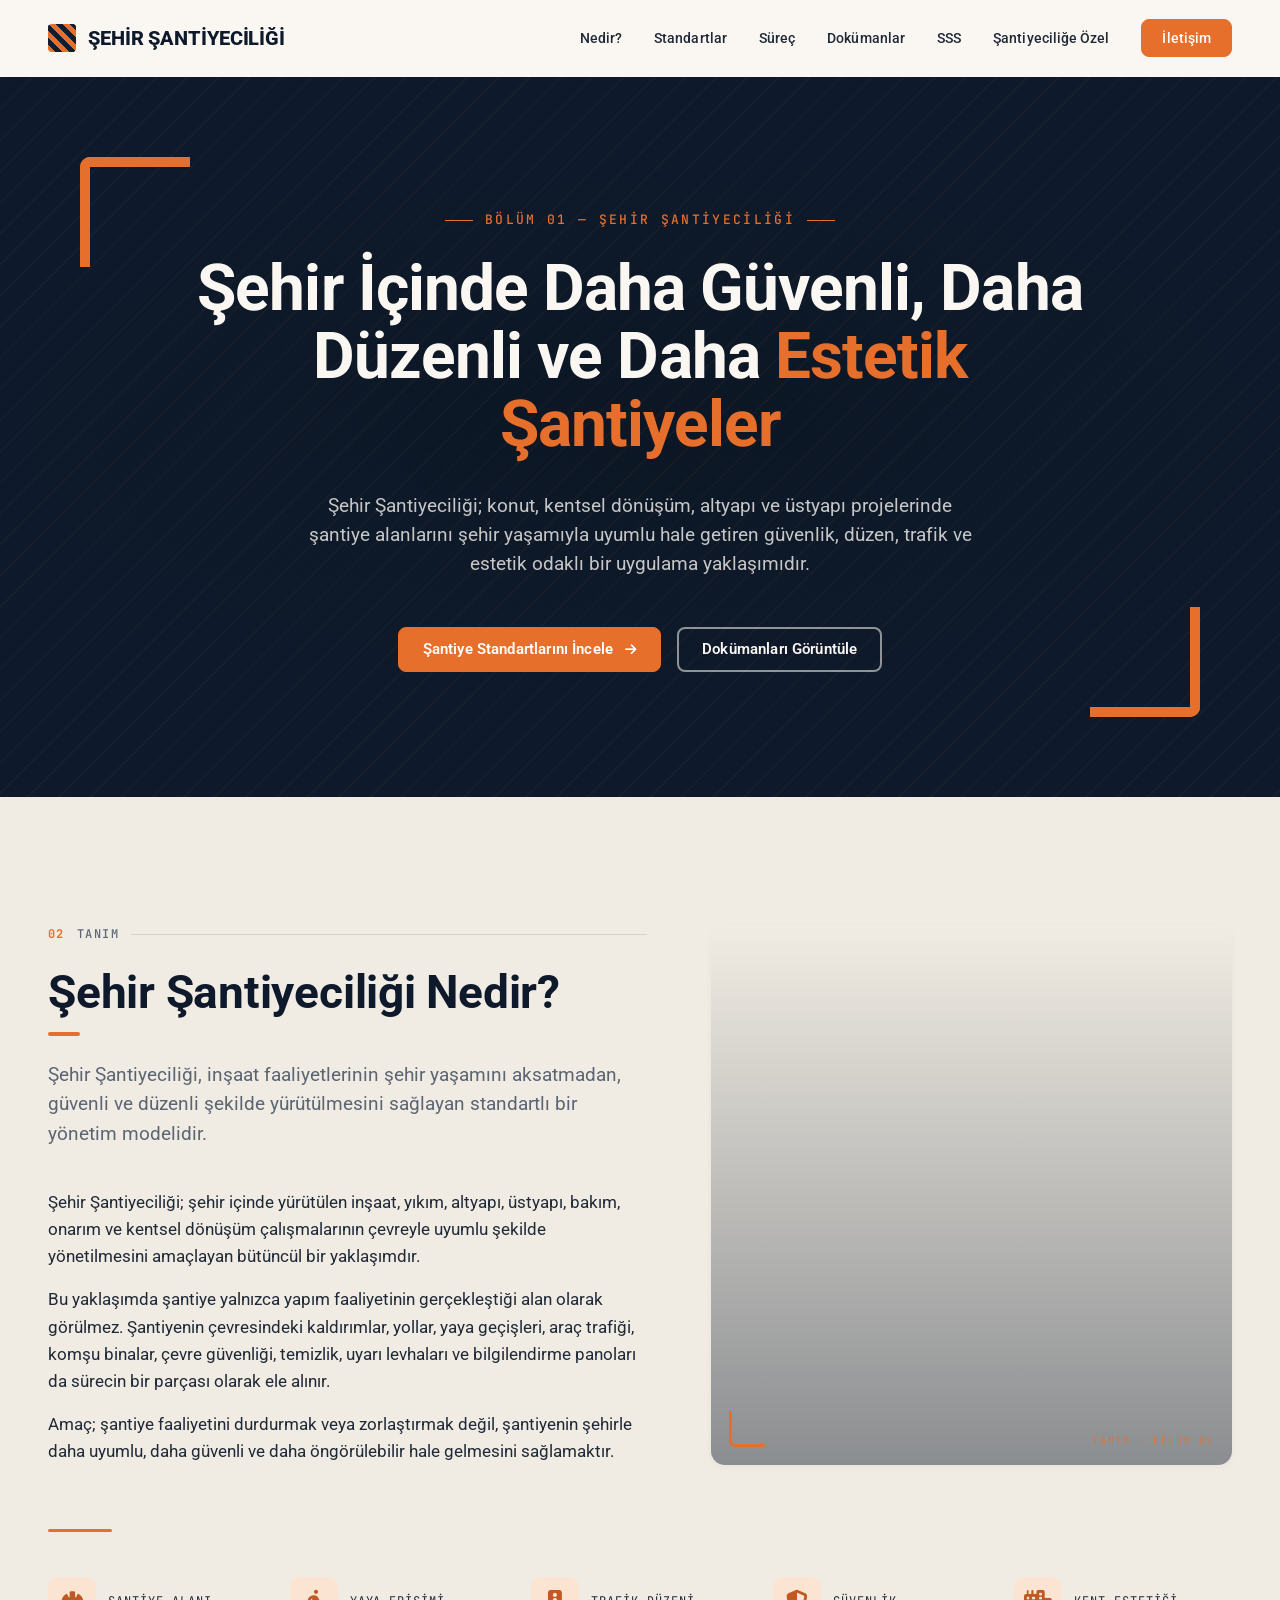
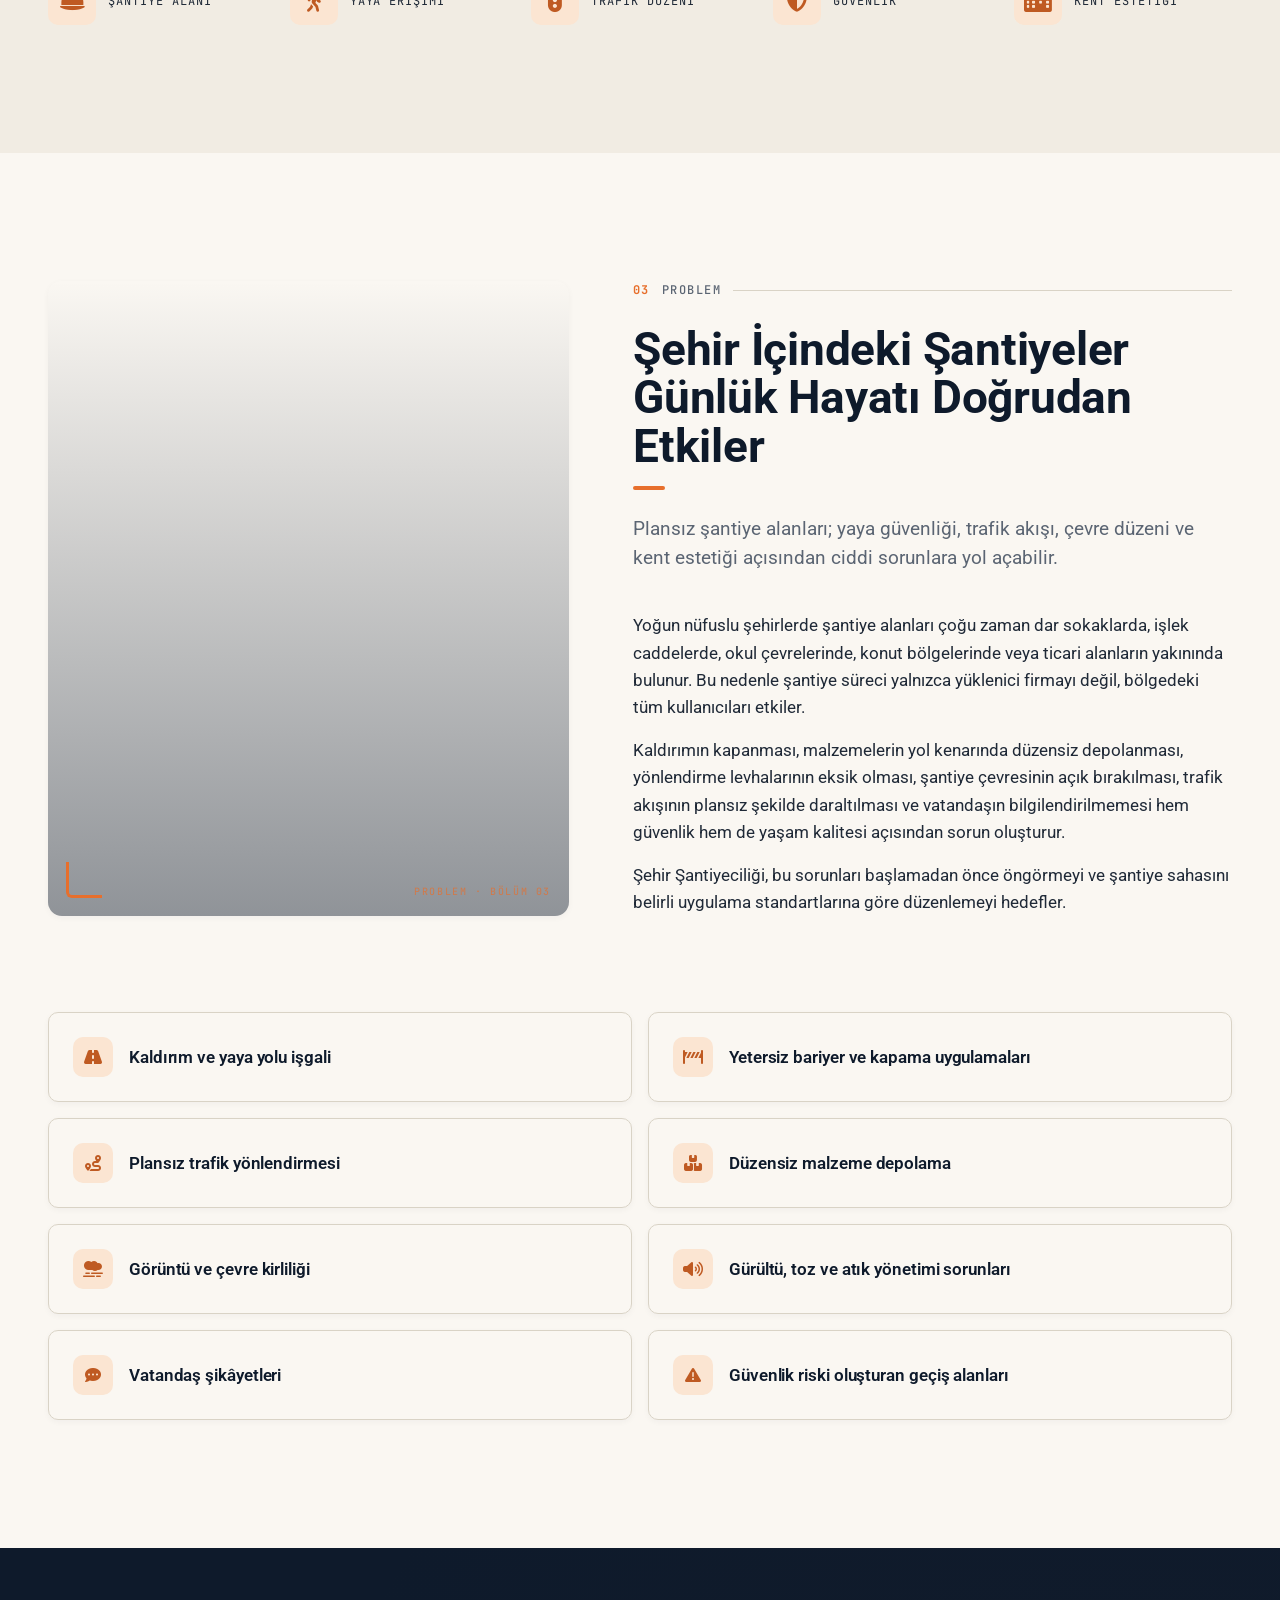
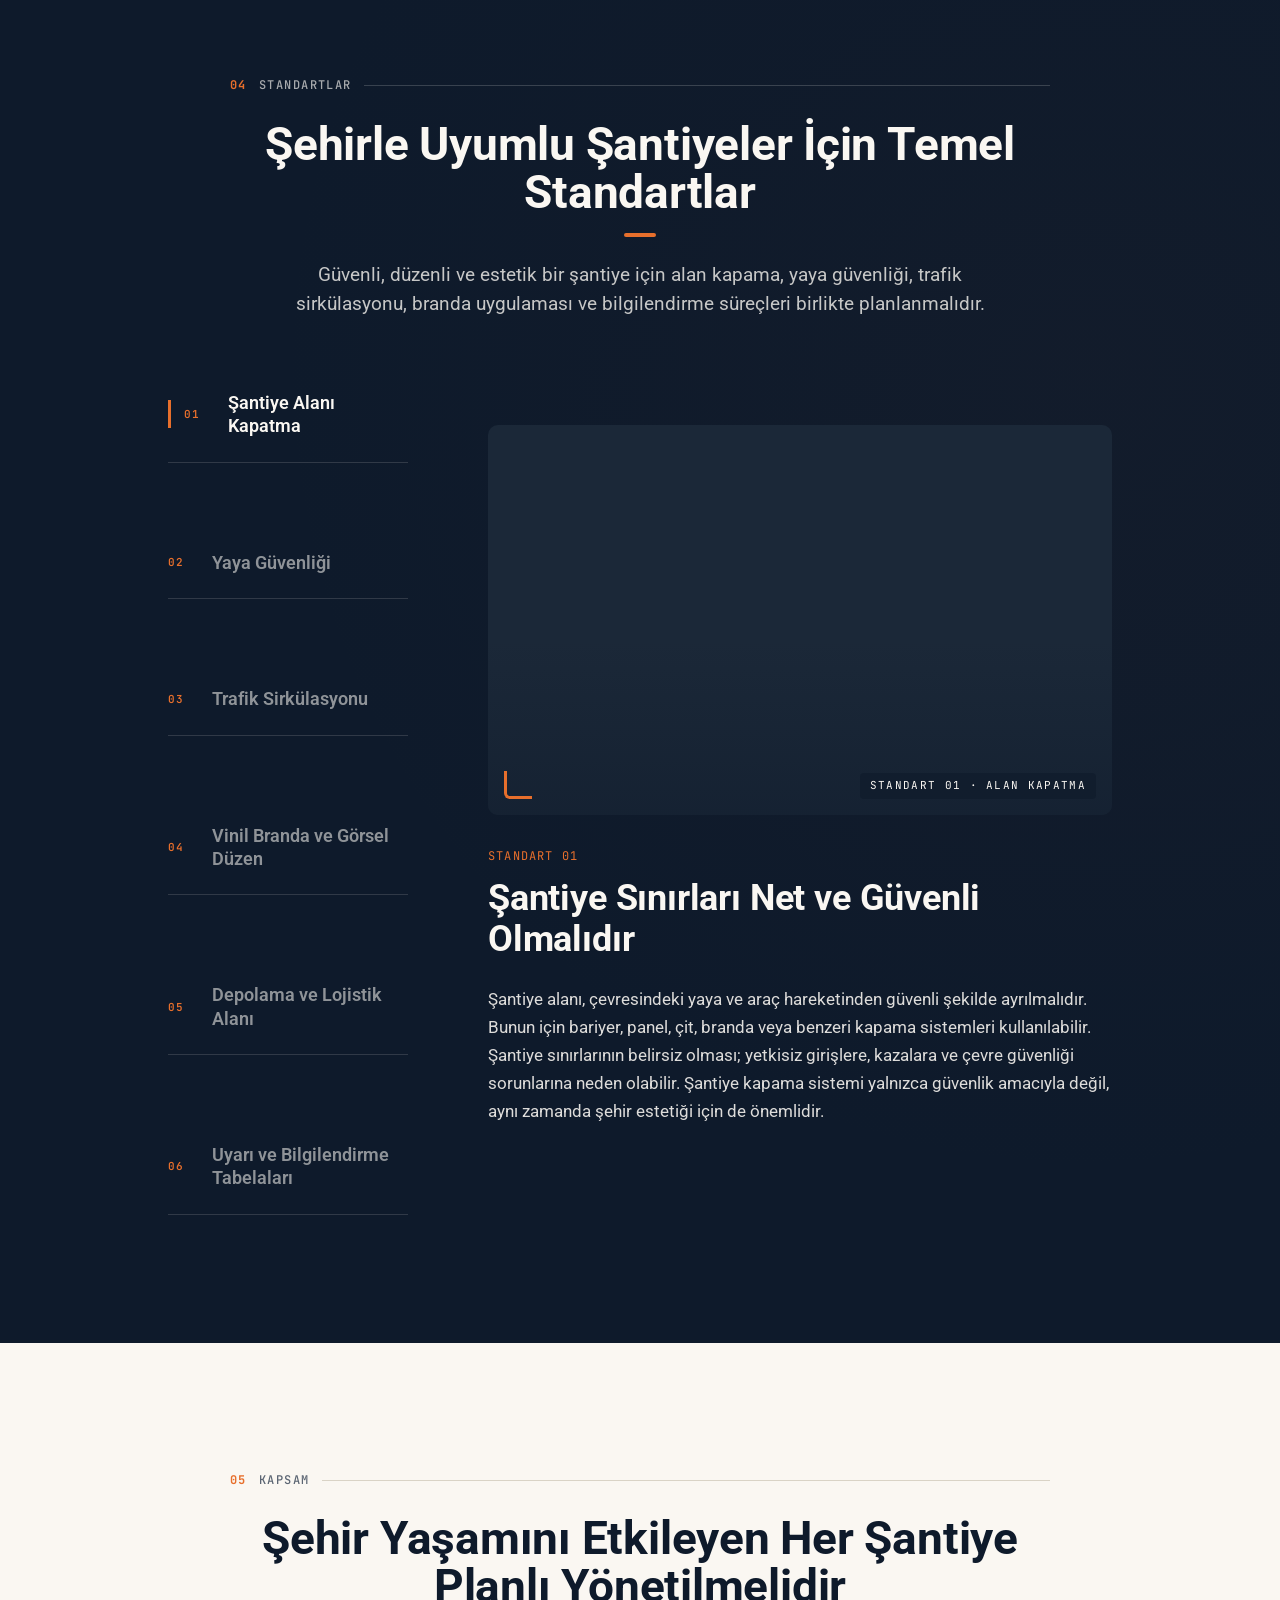
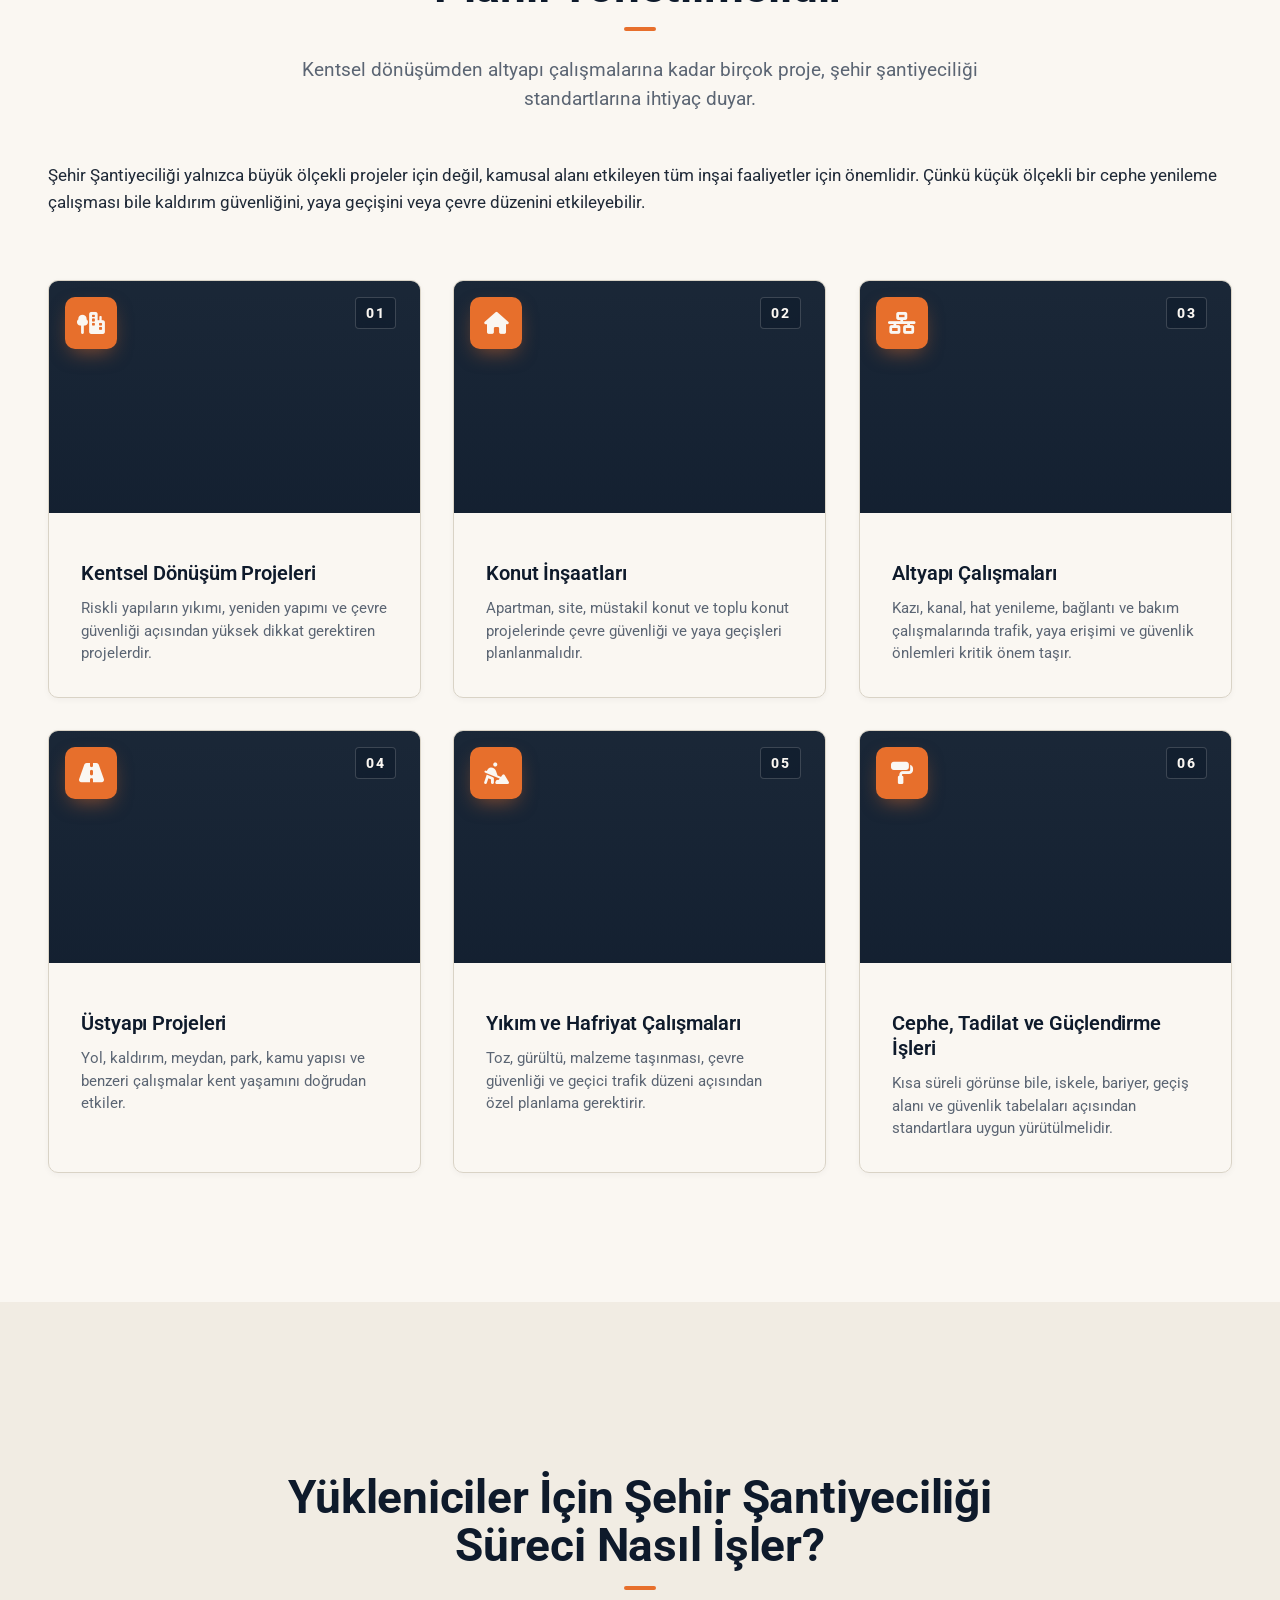
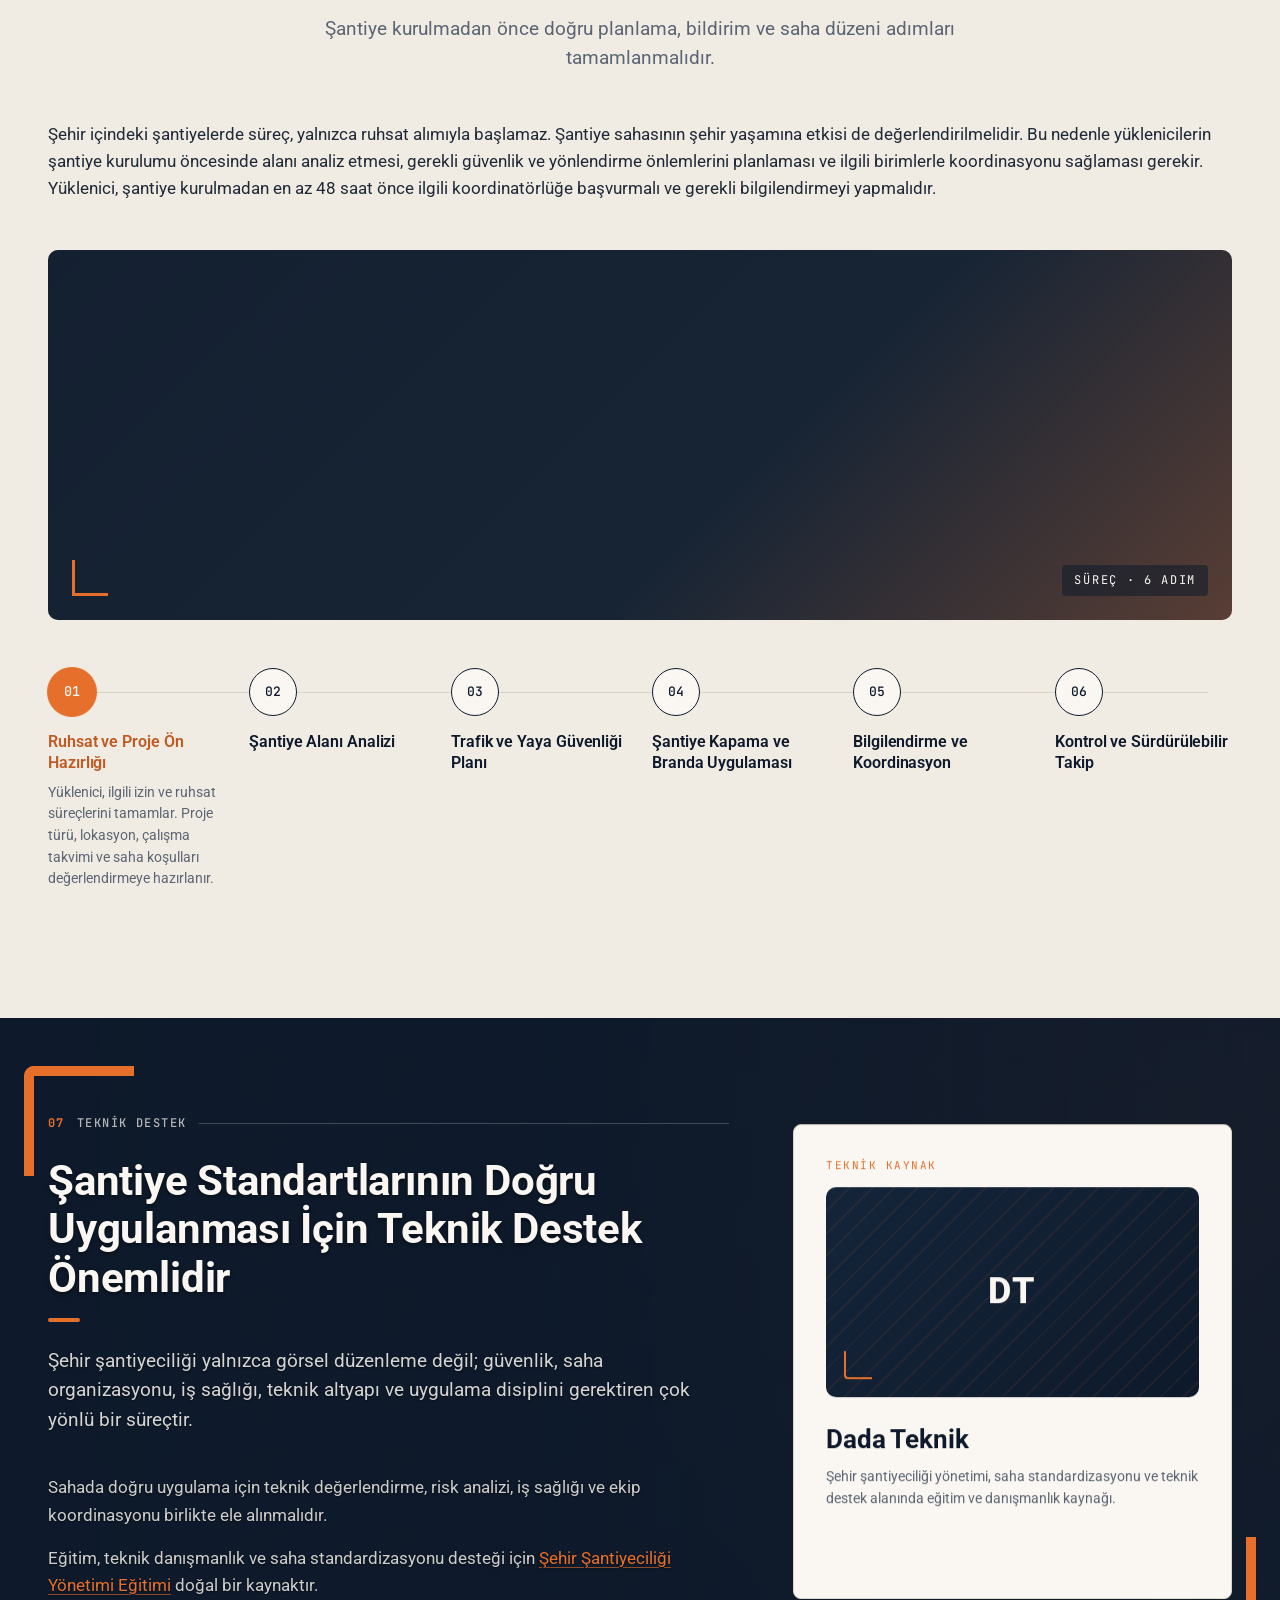
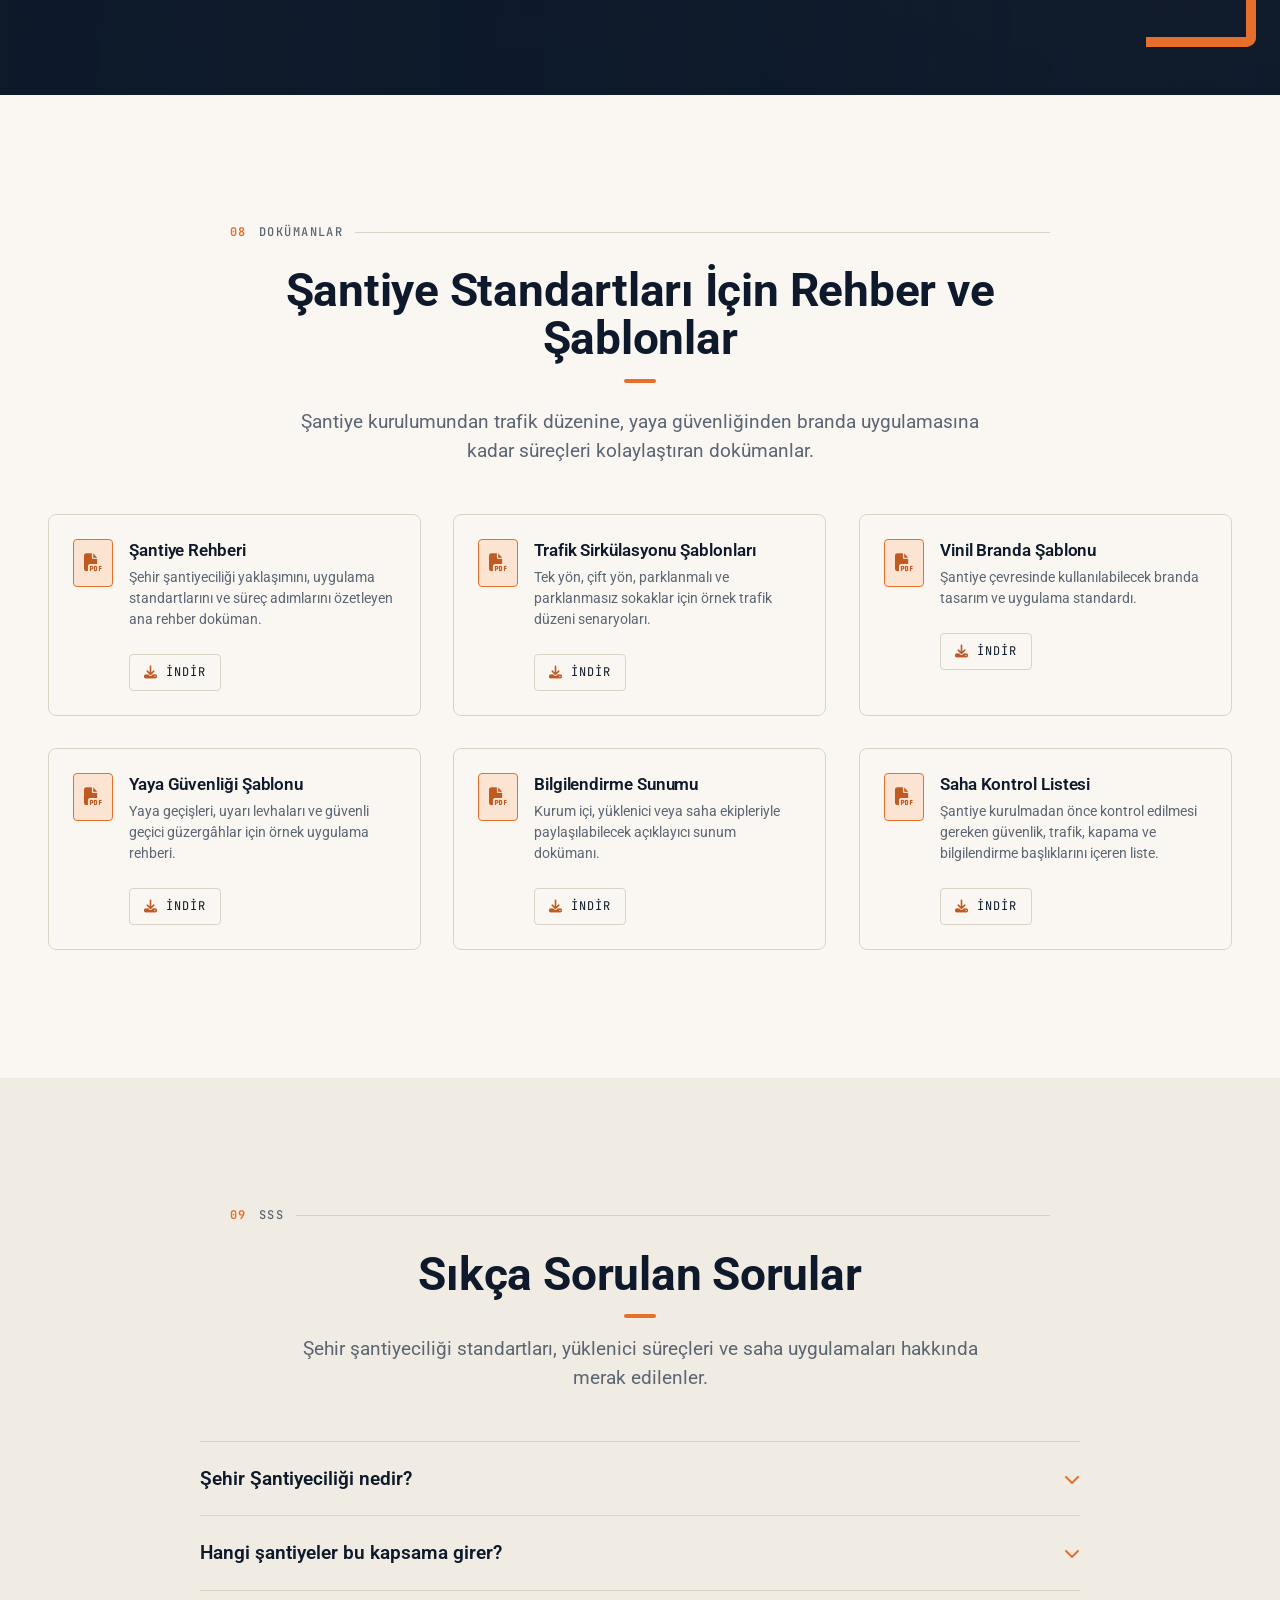
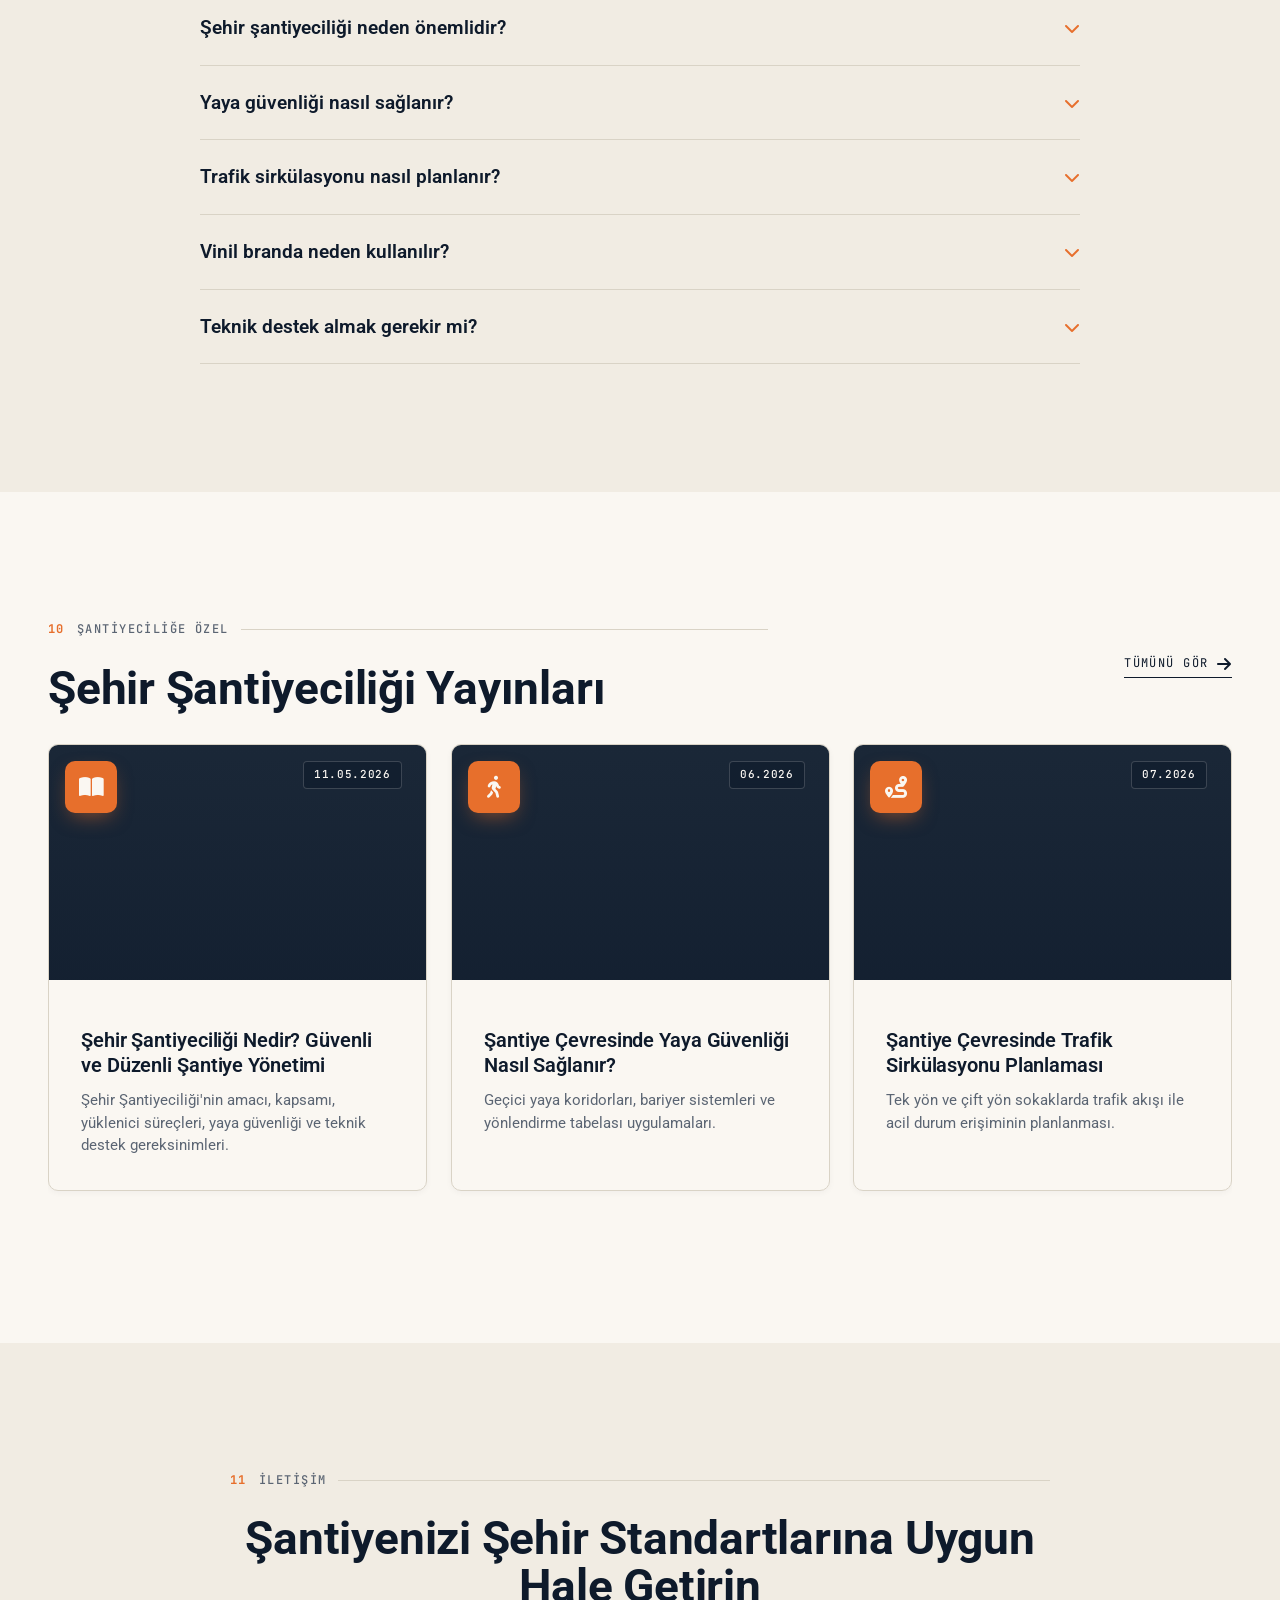
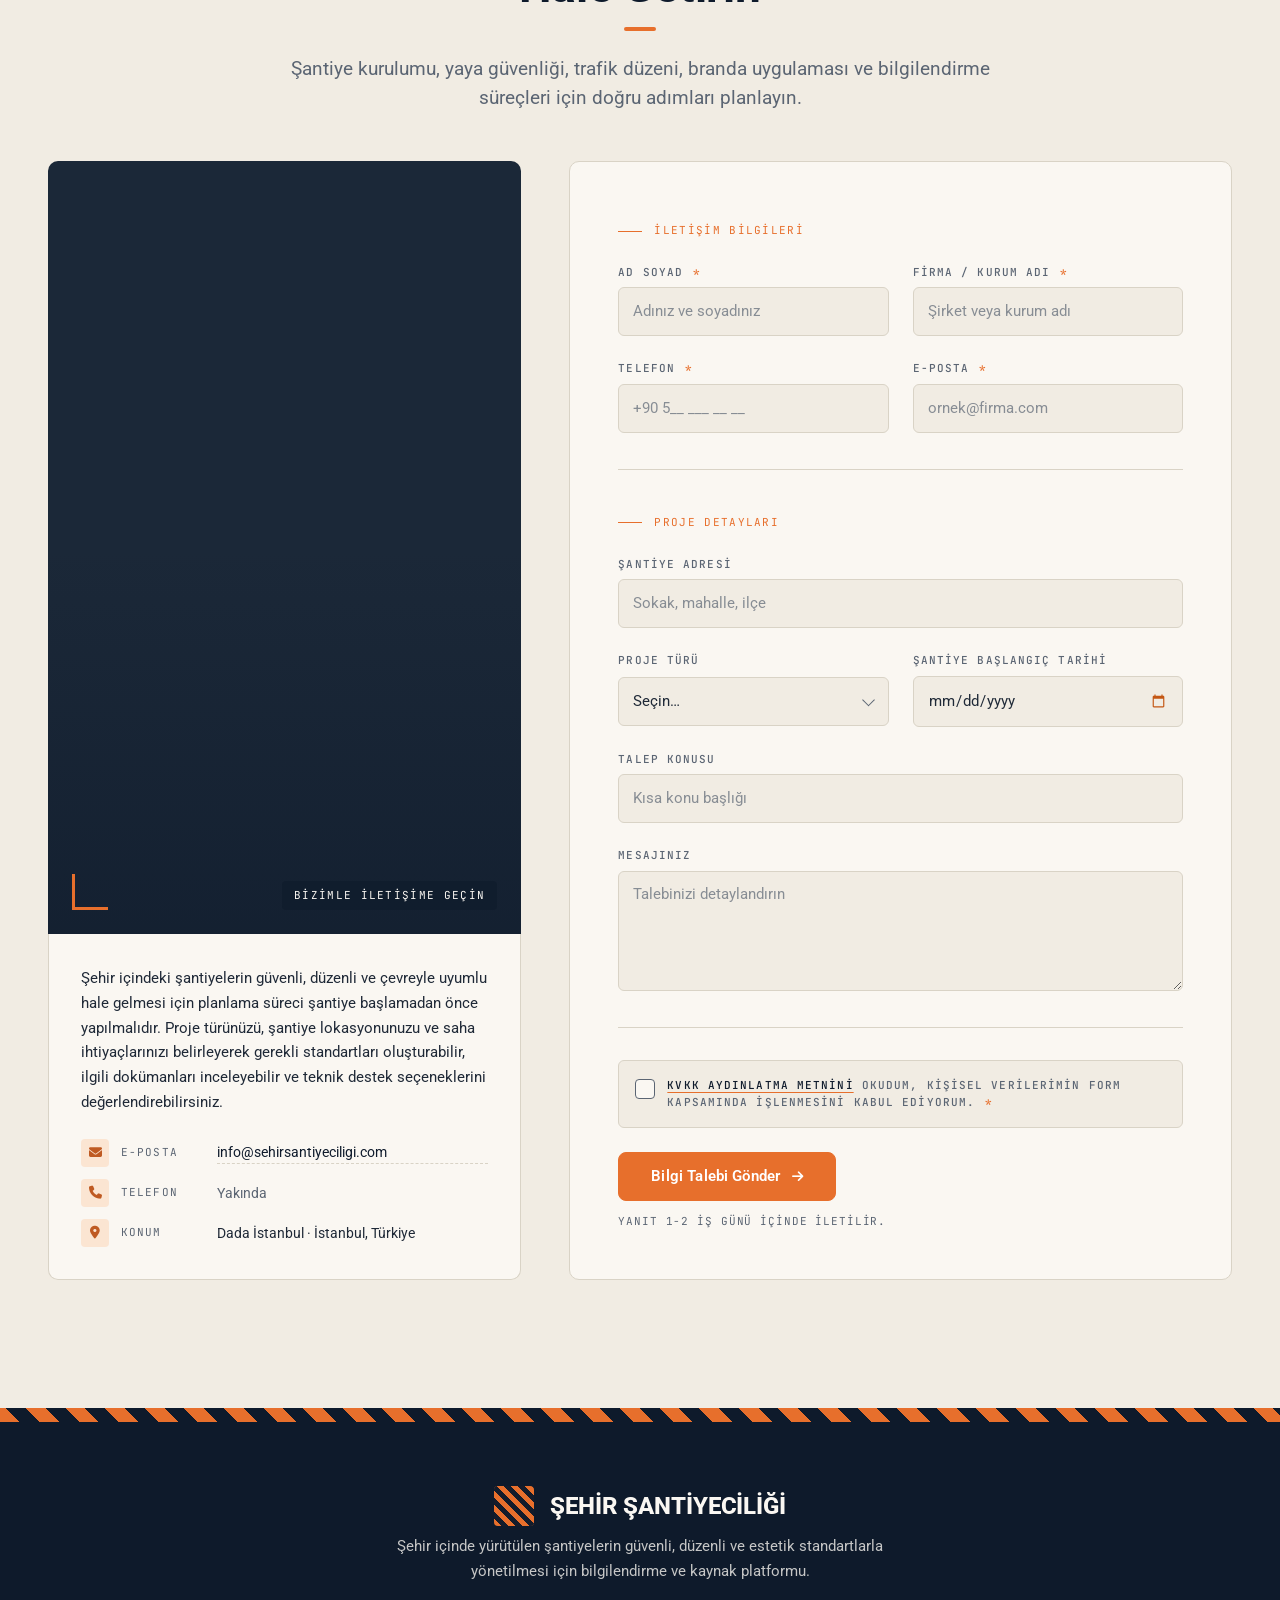
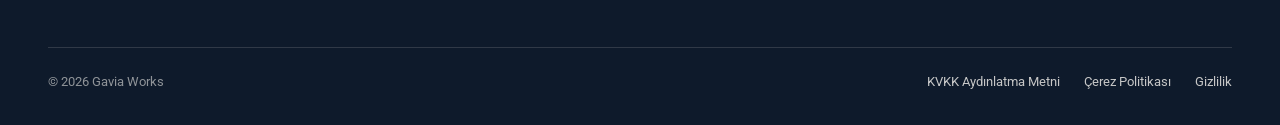
==== commit 1c8a9d18: "chore(standards): 04. Standartlar tab içlerindeki CTA butonları kaldırıldı Co-Authored-By: Claude Op" ====
--- a/index.html
+++ b/index.html
@@ -423,7 +423,6 @@
             <div class="standards__panel-overline">Standart 01</div>
             <h3>Şantiye Sınırları Net ve Güvenli Olmalıdır</h3>
             <p>Şantiye alanı, çevresindeki yaya ve araç hareketinden güvenli şekilde ayrılmalıdır. Bunun için bariyer, panel, çit, branda veya benzeri kapama sistemleri kullanılabilir. Şantiye sınırlarının belirsiz olması; yetkisiz girişlere, kazalara ve çevre güvenliği sorunlarına neden olabilir. Şantiye kapama sistemi yalnızca güvenlik amacıyla değil, aynı zamanda şehir estetiği için de önemlidir.</p>
-            <a href="#iletisim" class="btn btn--on-dark btn--sm">Şantiye Alanı Kapatma Kriterlerini İncele <i class="fa-solid fa-arrow-right icon"></i></a>
           </div>
         </div>
 
@@ -441,7 +440,6 @@
             <div class="standards__panel-overline">Standart 02</div>
             <h3>Yayalar İçin Kesintisiz ve Güvenli Geçiş Sağlanmalıdır</h3>
             <p>Şantiye çevresinde yayaların güvenli hareket edebilmesi için mevcut kaldırımlar korunmalı, kaldırım kullanılamıyorsa geçici yaya koridorları oluşturulmalıdır. Yaya güvenliği uygulamaları; bariyerler, yönlendirme tabelaları, uyarı levhaları, gece görünürlüğü, kaymaz zemin, dar geçişlerde dikkat işaretleri ve alternatif güzergâh bilgilendirmelerini kapsamalıdır.</p>
-            <a href="#iletisim" class="btn btn--on-dark btn--sm">Yaya Güvenliği Şablonunu Gör <i class="fa-solid fa-arrow-right icon"></i></a>
           </div>
         </div>
 
@@ -459,7 +457,6 @@
             <div class="standards__panel-overline">Standart 03</div>
             <h3>Trafik Akışı Şantiye Başlamadan Planlanmalıdır</h3>
             <p>Şantiye çevresinde trafik sirkülasyonu; yolun genişliği, yön durumu, park yoğunluğu, malzeme indirme-bindirme ihtiyacı ve acil durum araçlarının erişimi dikkate alınarak planlanmalıdır. Tek yön sokaklarda, çift yön yollarda, parklanmalı sokaklarda ve kaldırımı olmayan alanlarda uygulanacak çözümler birbirinden farklıdır.</p>
-            <a href="#iletisim" class="btn btn--on-dark btn--sm">Trafik Sirkülasyon Şablonlarını İncele <i class="fa-solid fa-arrow-right icon"></i></a>
           </div>
         </div>
 
@@ -477,7 +474,6 @@
             <div class="standards__panel-overline">Standart 04</div>
             <h3>Şantiye Görüntüsü Kent Estetiğine Uygun Hale Getirilmelidir</h3>
             <p>Vinil branda uygulaması, şantiye alanının daha düzenli, güvenli ve estetik görünmesine katkı sağlar. Branda yüzeyleri; kurumsal kimlik, uyarı mesajları, iletişim bilgileri ve şehir estetiğine uygun görsellerle desteklenebilir. Bu uygulama, özellikle yoğun yaya trafiği olan bölgelerde görüntü kirliliğini azaltır ve şantiyenin daha kontrollü algılanmasını sağlar.</p>
-            <a href="#iletisim" class="btn btn--on-dark btn--sm">Vinil Branda Uygulama Standartlarını Gör <i class="fa-solid fa-arrow-right icon"></i></a>
           </div>
         </div>
 
@@ -495,7 +491,6 @@
             <div class="standards__panel-overline">Standart 05</div>
             <h3>Malzeme Depolama Alanları Gelişigüzel Belirlenmemelidir</h3>
             <p>Şantiye malzemeleri, ekipmanlar ve atık alanları; yaya geçişini, araç trafiğini ve acil durum erişimini engellemeyecek şekilde planlanmalıdır. Plansız depolama; hem güvenlik riski yaratır hem de şantiye çevresinde düzensiz bir görüntü oluşturur. Malzeme giriş-çıkışı, yükleme-boşaltma saatleri ve hafriyat taşıma süreçleri şehir trafiği dikkate alınarak organize edilmelidir.</p>
-            <a href="#iletisim" class="btn btn--on-dark btn--sm">Şantiye Yerleşim Planı Nasıl Hazırlanır? <i class="fa-solid fa-arrow-right icon"></i></a>
           </div>
         </div>
 
@@ -513,7 +508,6 @@
             <div class="standards__panel-overline">Standart 06</div>
             <h3>Vatandaş Ne Olduğunu, Nereden Geçeceğini ve Kiminle İletişime Geçeceğini Bilmelidir</h3>
             <p>Şantiye çevresindeki bilgilendirme panoları ve uyarı levhaları; çalışma alanını, geçici güzergâhları, riskli bölgeleri, iletişim bilgilerini ve güvenlik uyarılarını açık şekilde göstermelidir. Doğru bilgilendirme, vatandaş şikâyetlerini azaltır ve şantiye sürecine olan güveni artırır.</p>
-            <a href="#iletisim" class="btn btn--on-dark btn--sm">Bilgilendirme Tabelası Örneklerini İncele <i class="fa-solid fa-arrow-right icon"></i></a>
           </div>
         </div>
       </div>
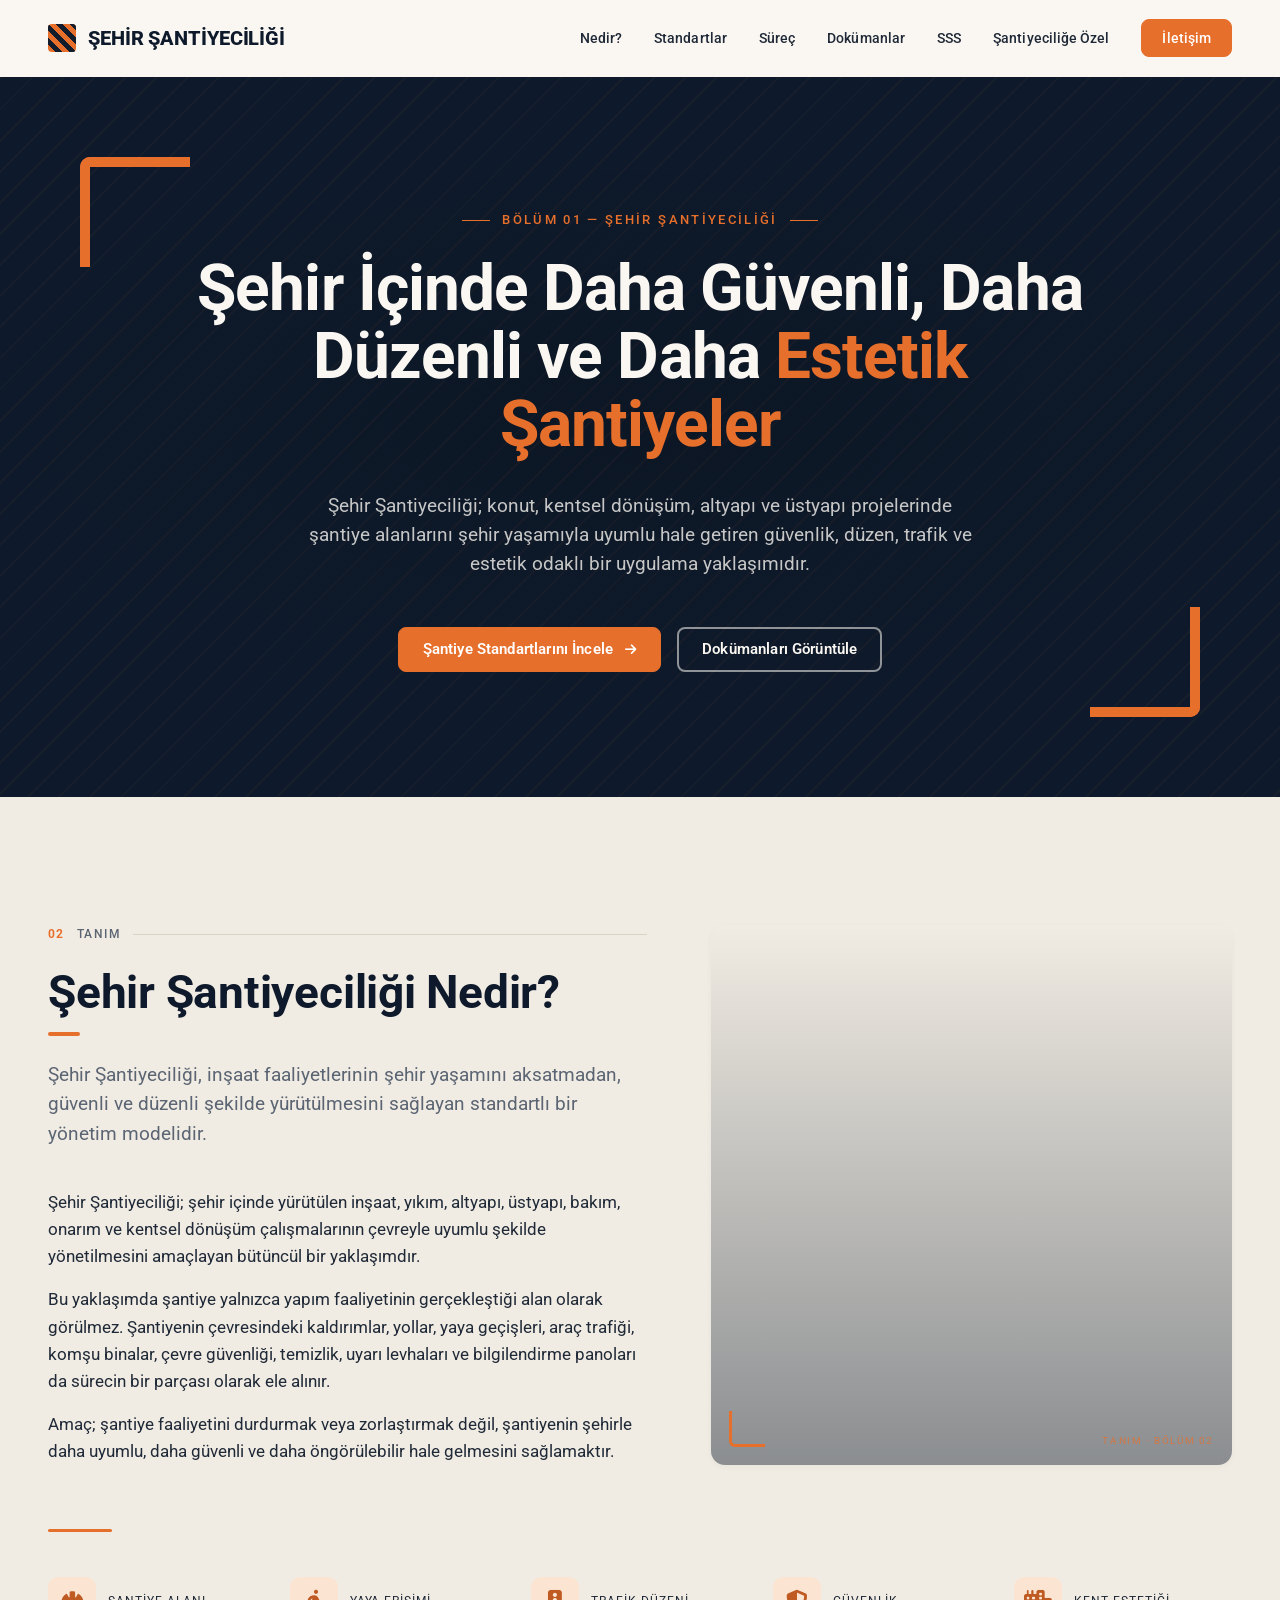
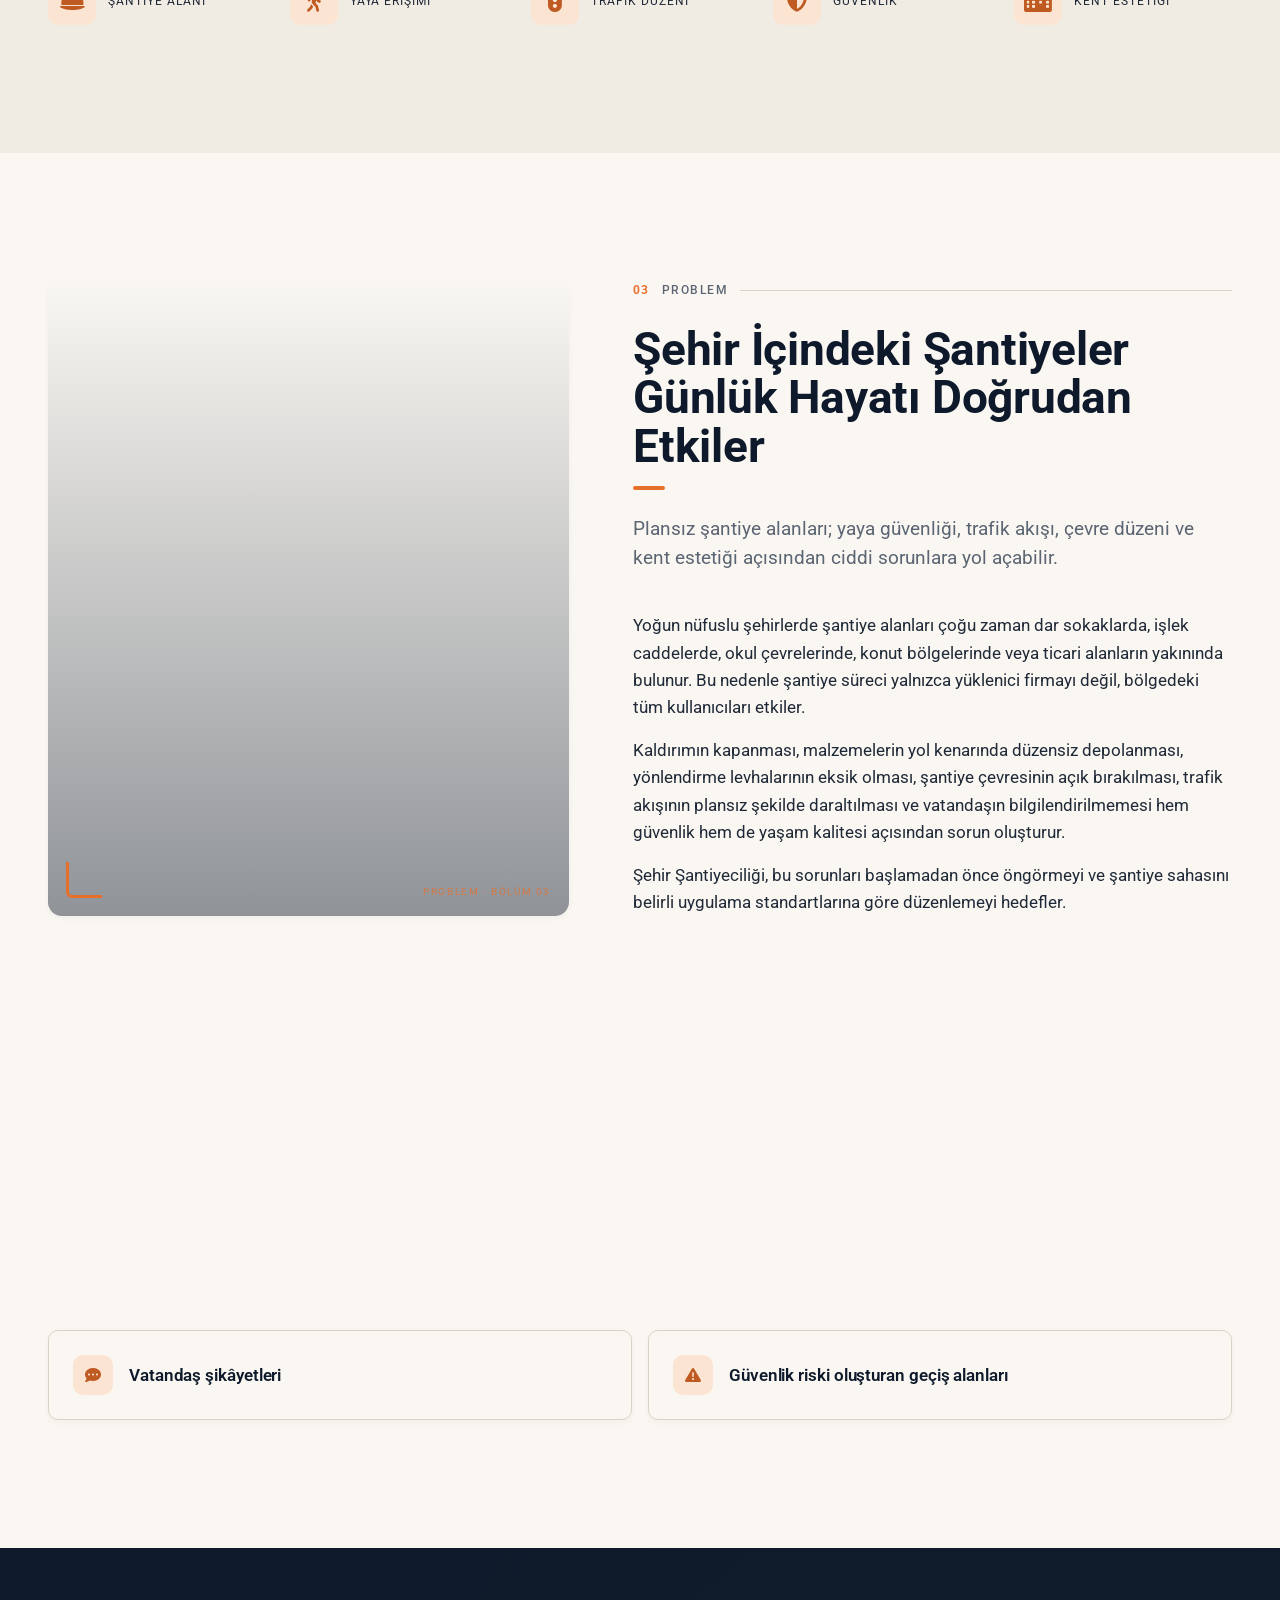
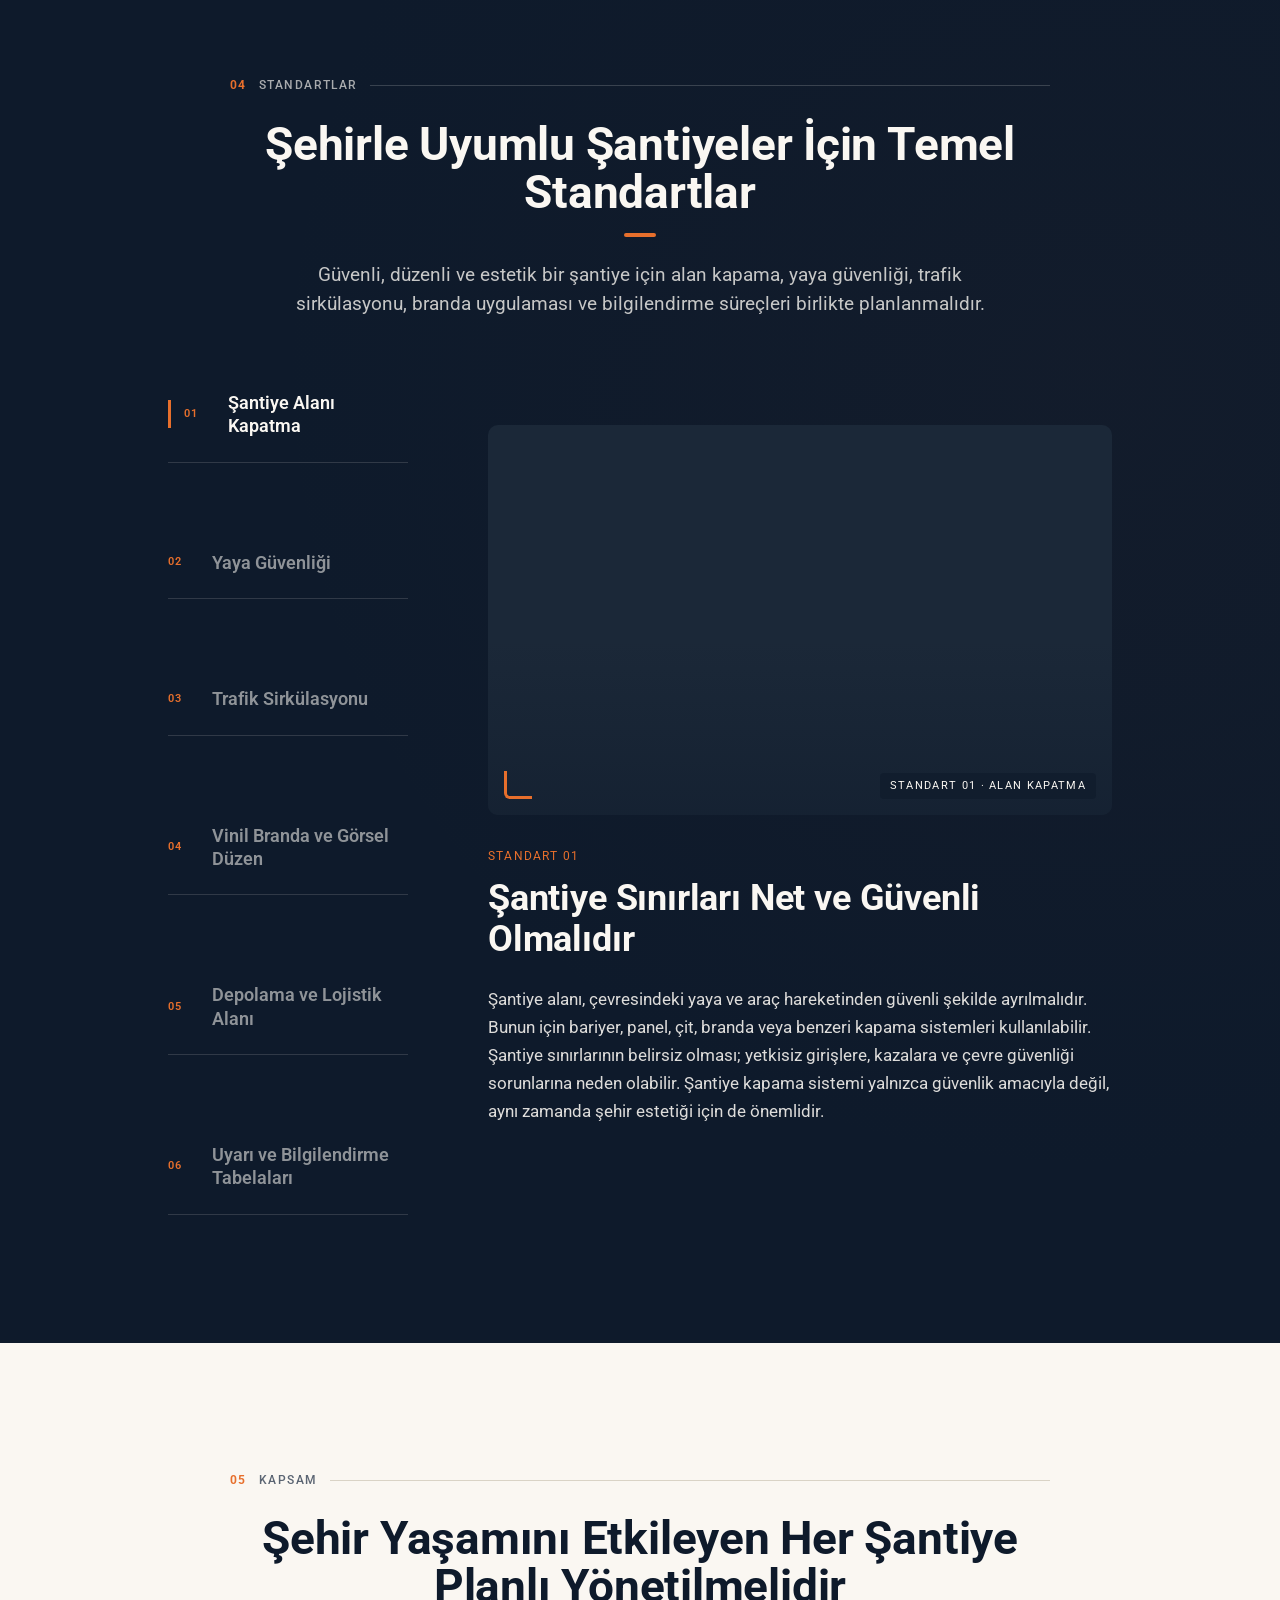
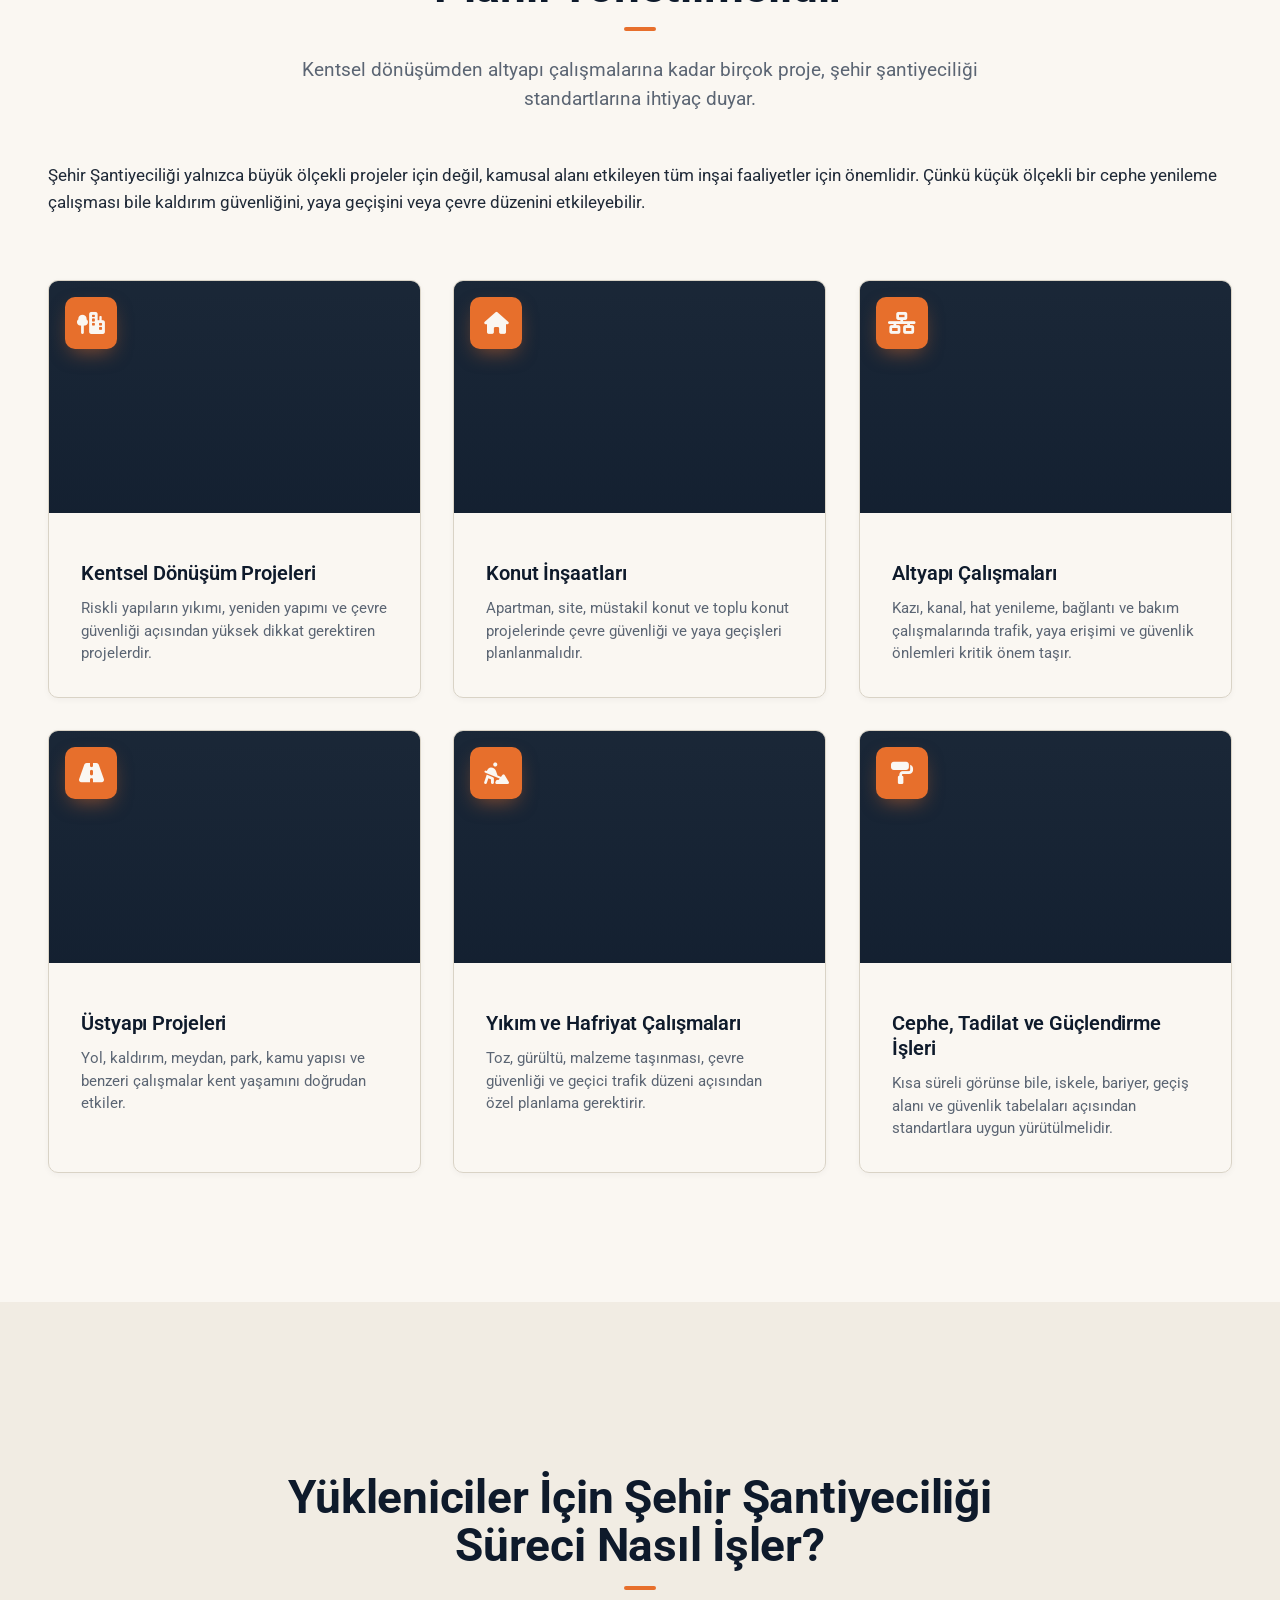
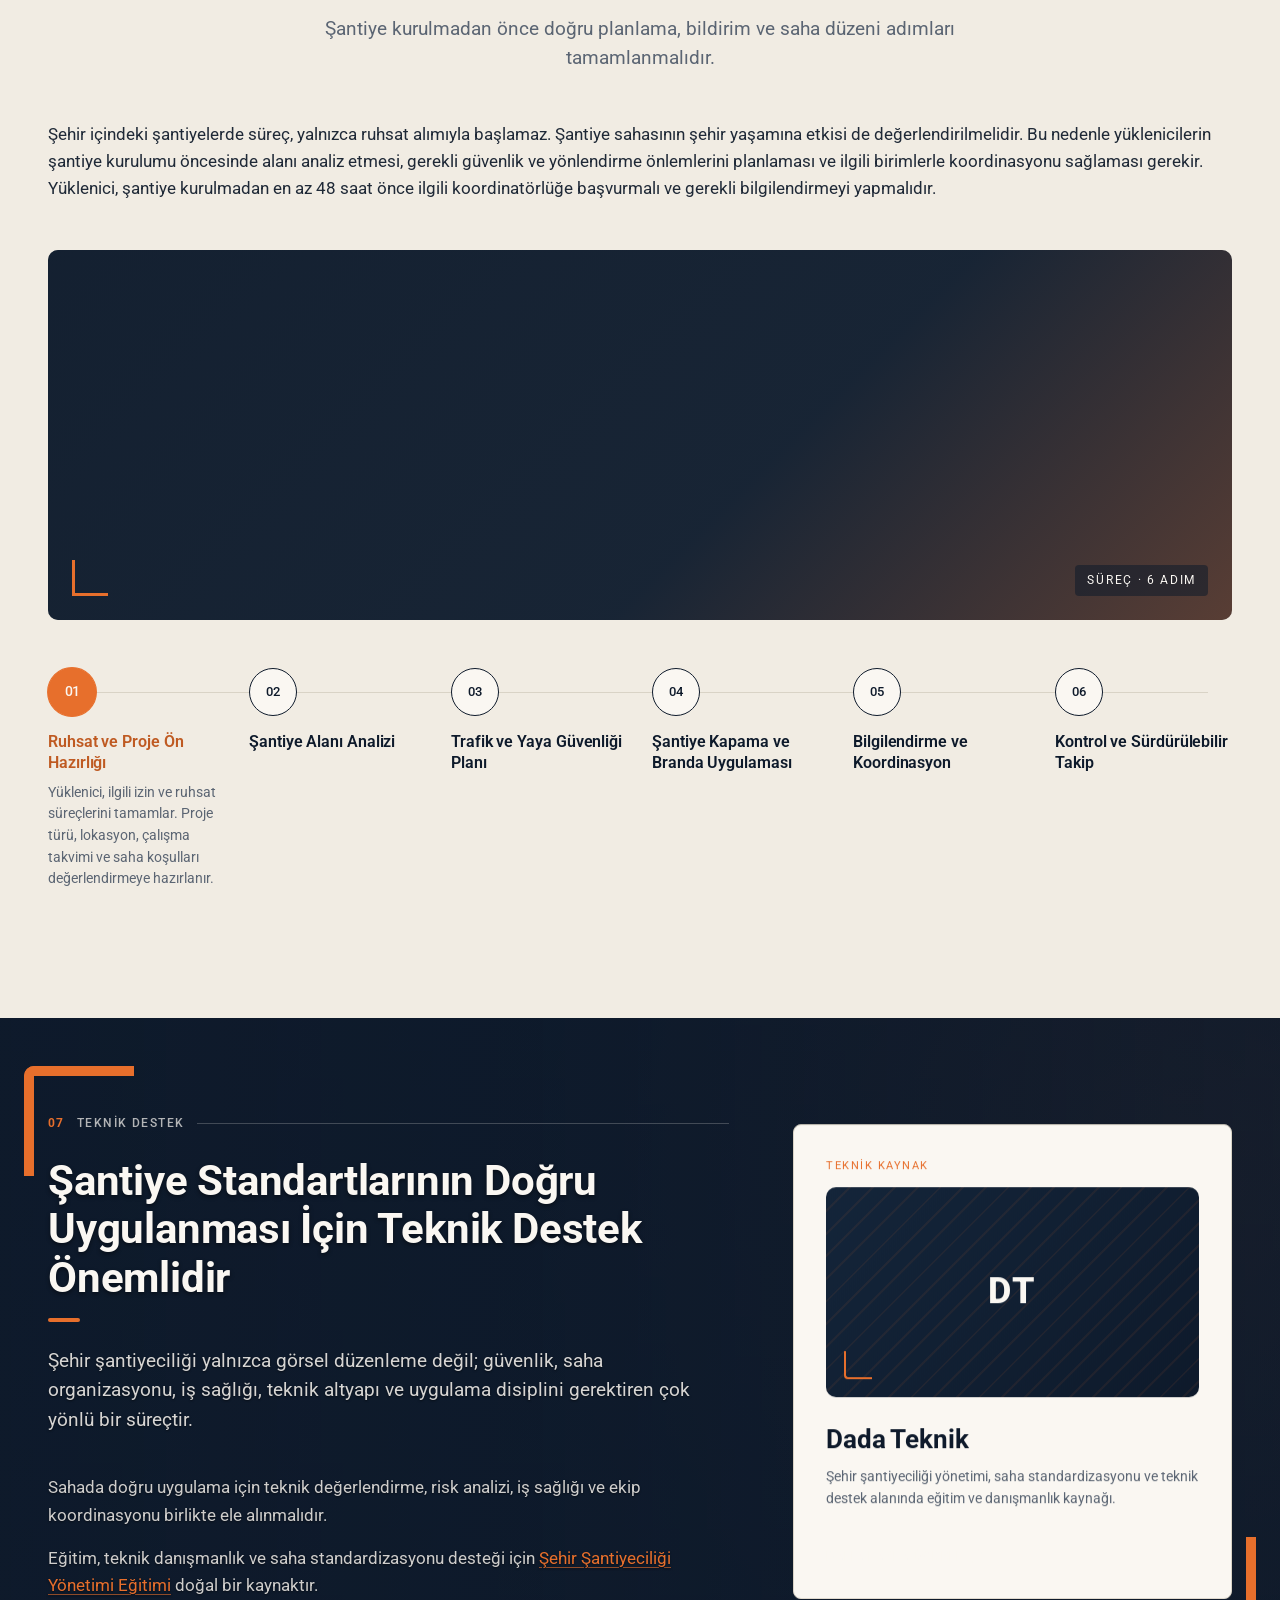
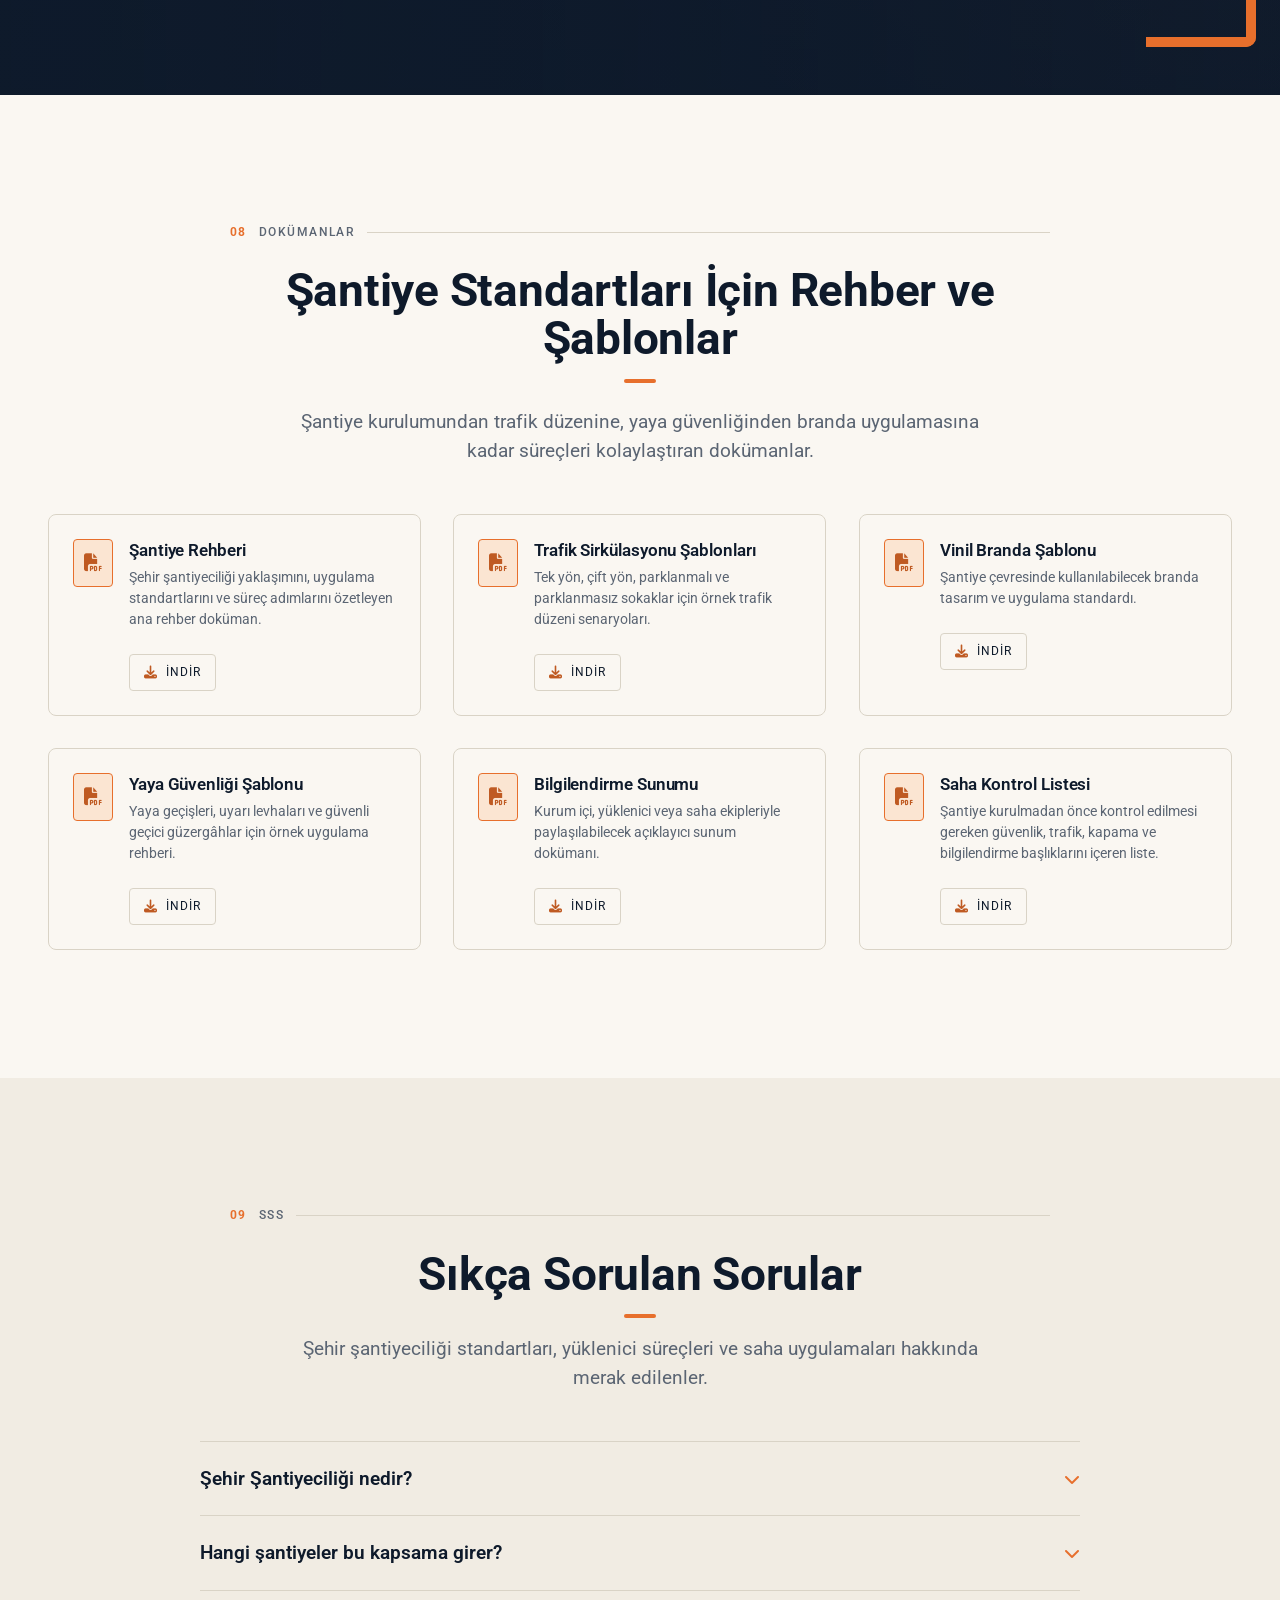
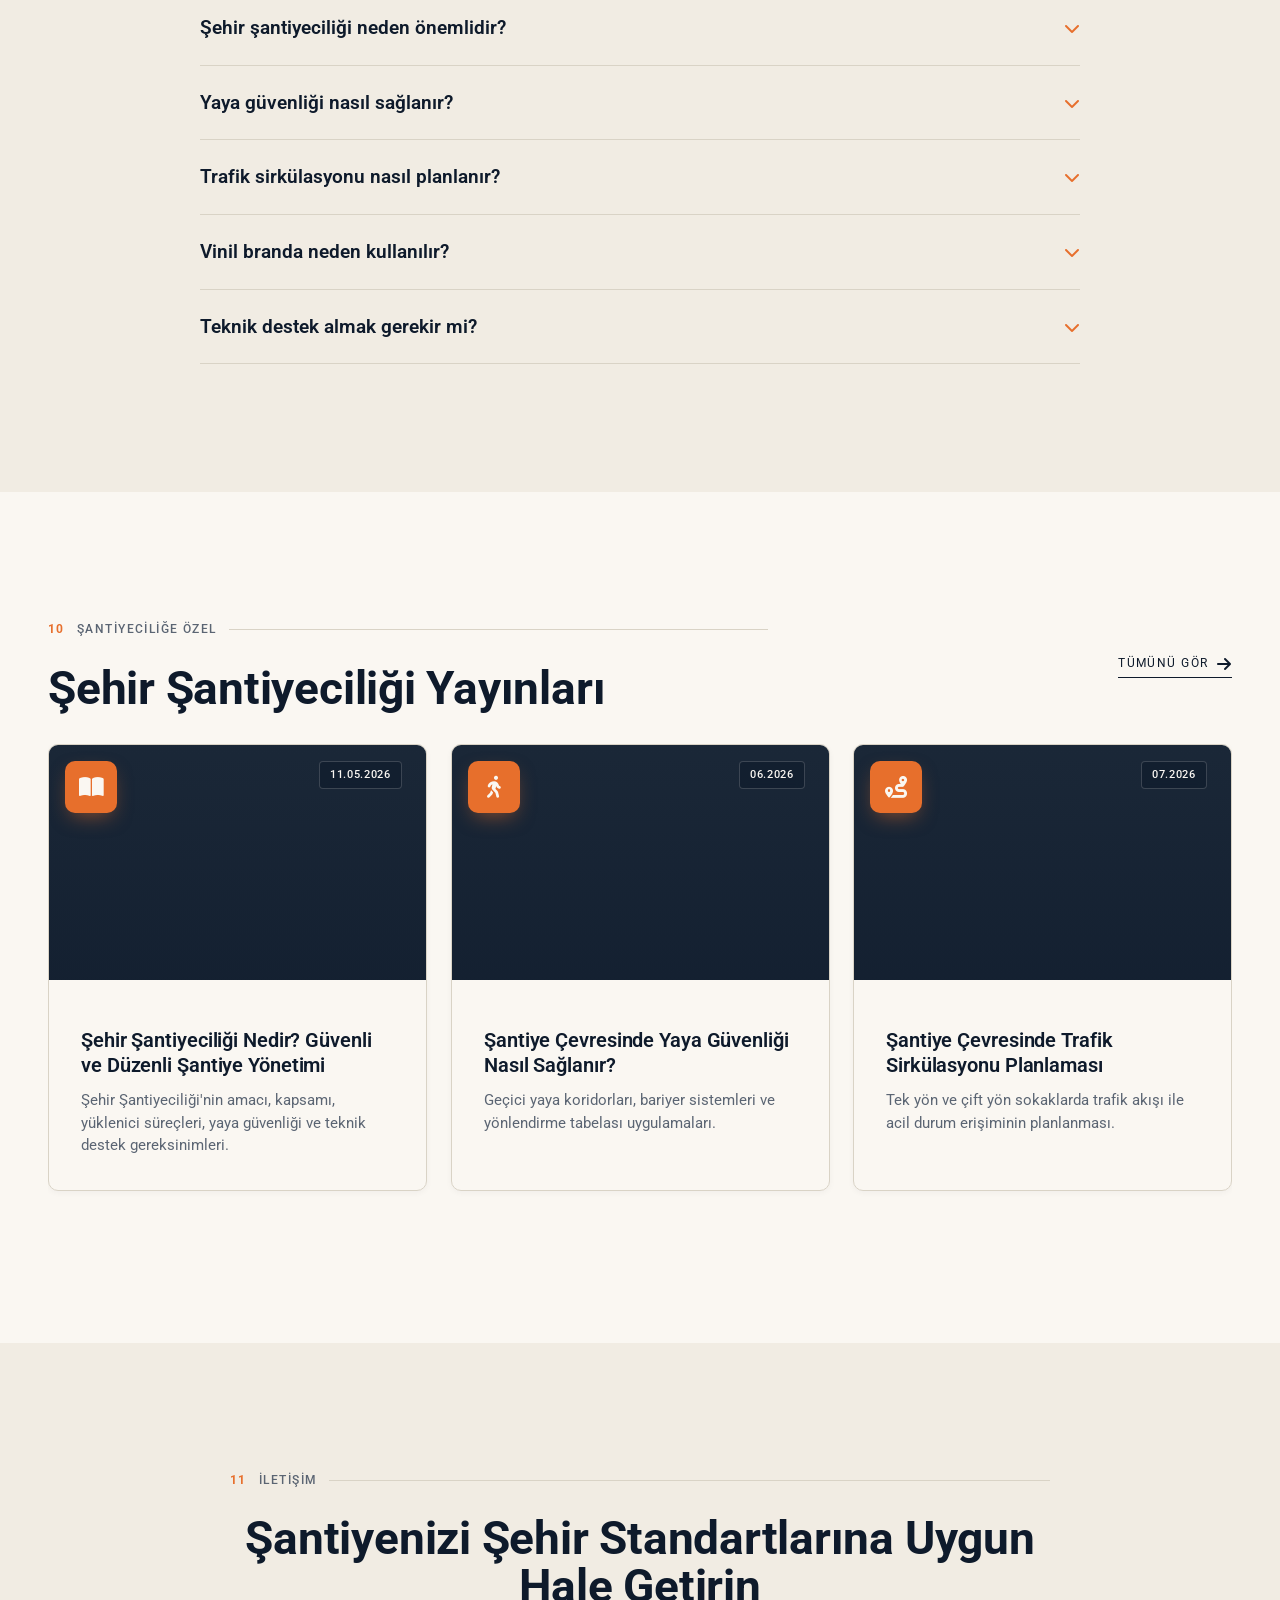
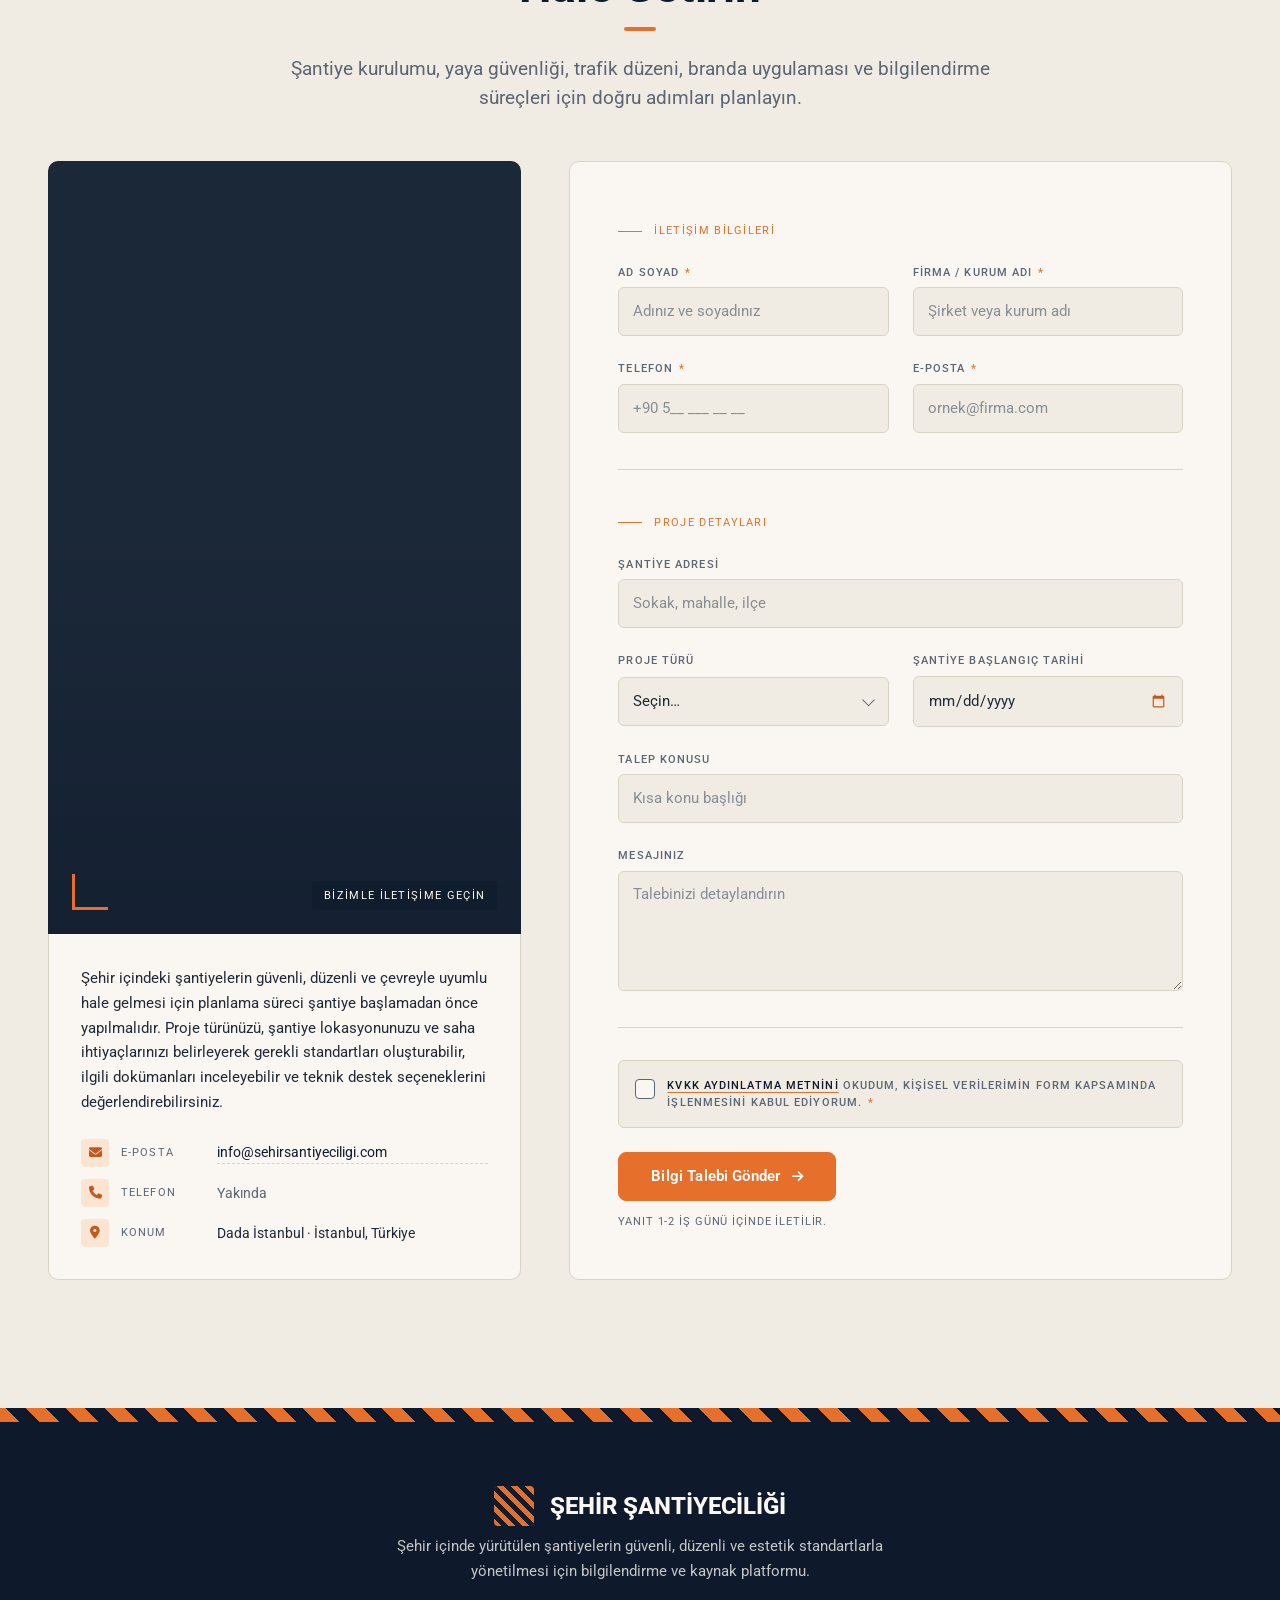
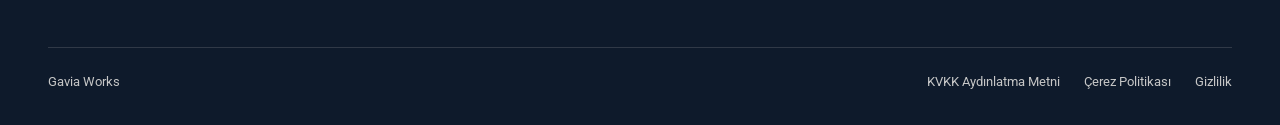
==== commit 434c9e66: "chore(typography+footer): tek font (Roboto) + Gavia Works linki + kapsam sayı badge'leri kaldırıldı " ====
--- a/index.html
+++ b/index.html
@@ -529,7 +529,6 @@
     <div class="grid grid--3">
       <article class="proj-card">
         <div class="proj-card__photo" style="background-image:url('https://images.unsplash.com/photo-1517089596392-fb9a9033e05b?auto=format&fit=crop&w=900&q=80');">
-          <span class="proj-card__nr">01</span>
           <div class="proj-card__lead-ico" aria-hidden="true"><i class="fa-solid fa-tree-city"></i></div>
         </div>
         <div class="proj-card__body">
@@ -539,7 +538,6 @@
       </article>
       <article class="proj-card">
         <div class="proj-card__photo" style="background-image:url('https://images.unsplash.com/photo-1486325212027-8081e485255e?auto=format&fit=crop&w=900&q=80');">
-          <span class="proj-card__nr">02</span>
           <div class="proj-card__lead-ico" aria-hidden="true"><i class="fa-solid fa-house"></i></div>
         </div>
         <div class="proj-card__body">
@@ -549,7 +547,6 @@
       </article>
       <article class="proj-card">
         <div class="proj-card__photo" style="background-image:url('https://images.unsplash.com/photo-1581094271901-8022df4466f9?auto=format&fit=crop&w=900&q=80');">
-          <span class="proj-card__nr">03</span>
           <div class="proj-card__lead-ico" aria-hidden="true"><i class="fa-solid fa-network-wired"></i></div>
         </div>
         <div class="proj-card__body">
@@ -559,7 +556,6 @@
       </article>
       <article class="proj-card">
         <div class="proj-card__photo" style="background-image:url('https://images.unsplash.com/photo-1429497419816-9ca5cfb4571a?auto=format&fit=crop&w=900&q=80');">
-          <span class="proj-card__nr">04</span>
           <div class="proj-card__lead-ico" aria-hidden="true"><i class="fa-solid fa-road"></i></div>
         </div>
         <div class="proj-card__body">
@@ -569,7 +565,6 @@
       </article>
       <article class="proj-card">
         <div class="proj-card__photo" style="background-image:url('https://images.unsplash.com/photo-1503387837-b154d5074bd2?auto=format&fit=crop&w=900&q=80');">
-          <span class="proj-card__nr">05</span>
           <div class="proj-card__lead-ico" aria-hidden="true"><i class="fa-solid fa-person-digging"></i></div>
         </div>
         <div class="proj-card__body">
@@ -579,7 +574,6 @@
       </article>
       <article class="proj-card">
         <div class="proj-card__photo" style="background-image:url('https://images.unsplash.com/photo-1590479773265-7464e5d48118?auto=format&fit=crop&w=900&q=80');">
-          <span class="proj-card__nr">06</span>
           <div class="proj-card__lead-ico" aria-hidden="true"><i class="fa-solid fa-paint-roller"></i></div>
         </div>
         <div class="proj-card__body">
@@ -1047,7 +1041,7 @@
     </div>
 
     <div class="footer__bottom">
-      <span>© 2026 Gavia Works</span>
+      <a href="https://gaviaworks.com" target="_blank" rel="noopener" class="footer__credit">Gavia Works</a>
       <div class="footer__legal">
         <a href="#">KVKK Aydınlatma Metni</a>
         <a href="#">Çerez Politikası</a>
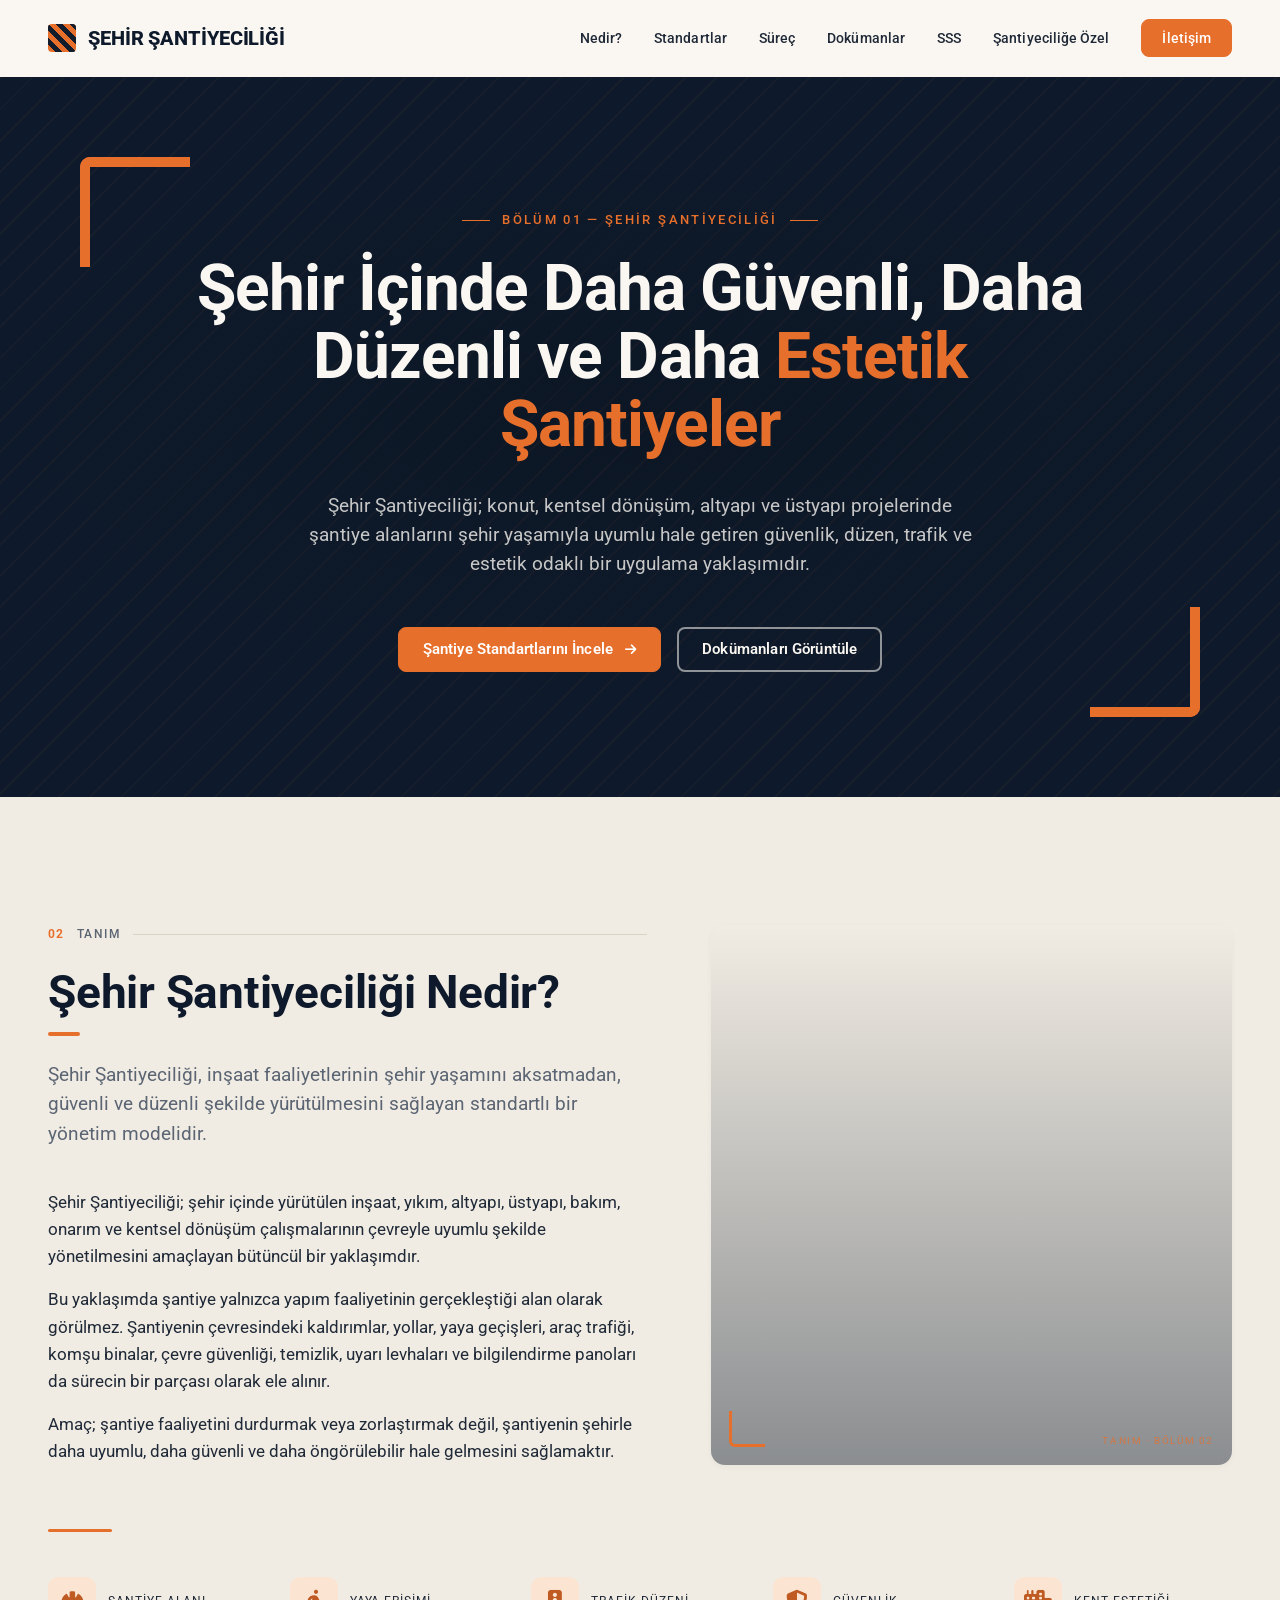
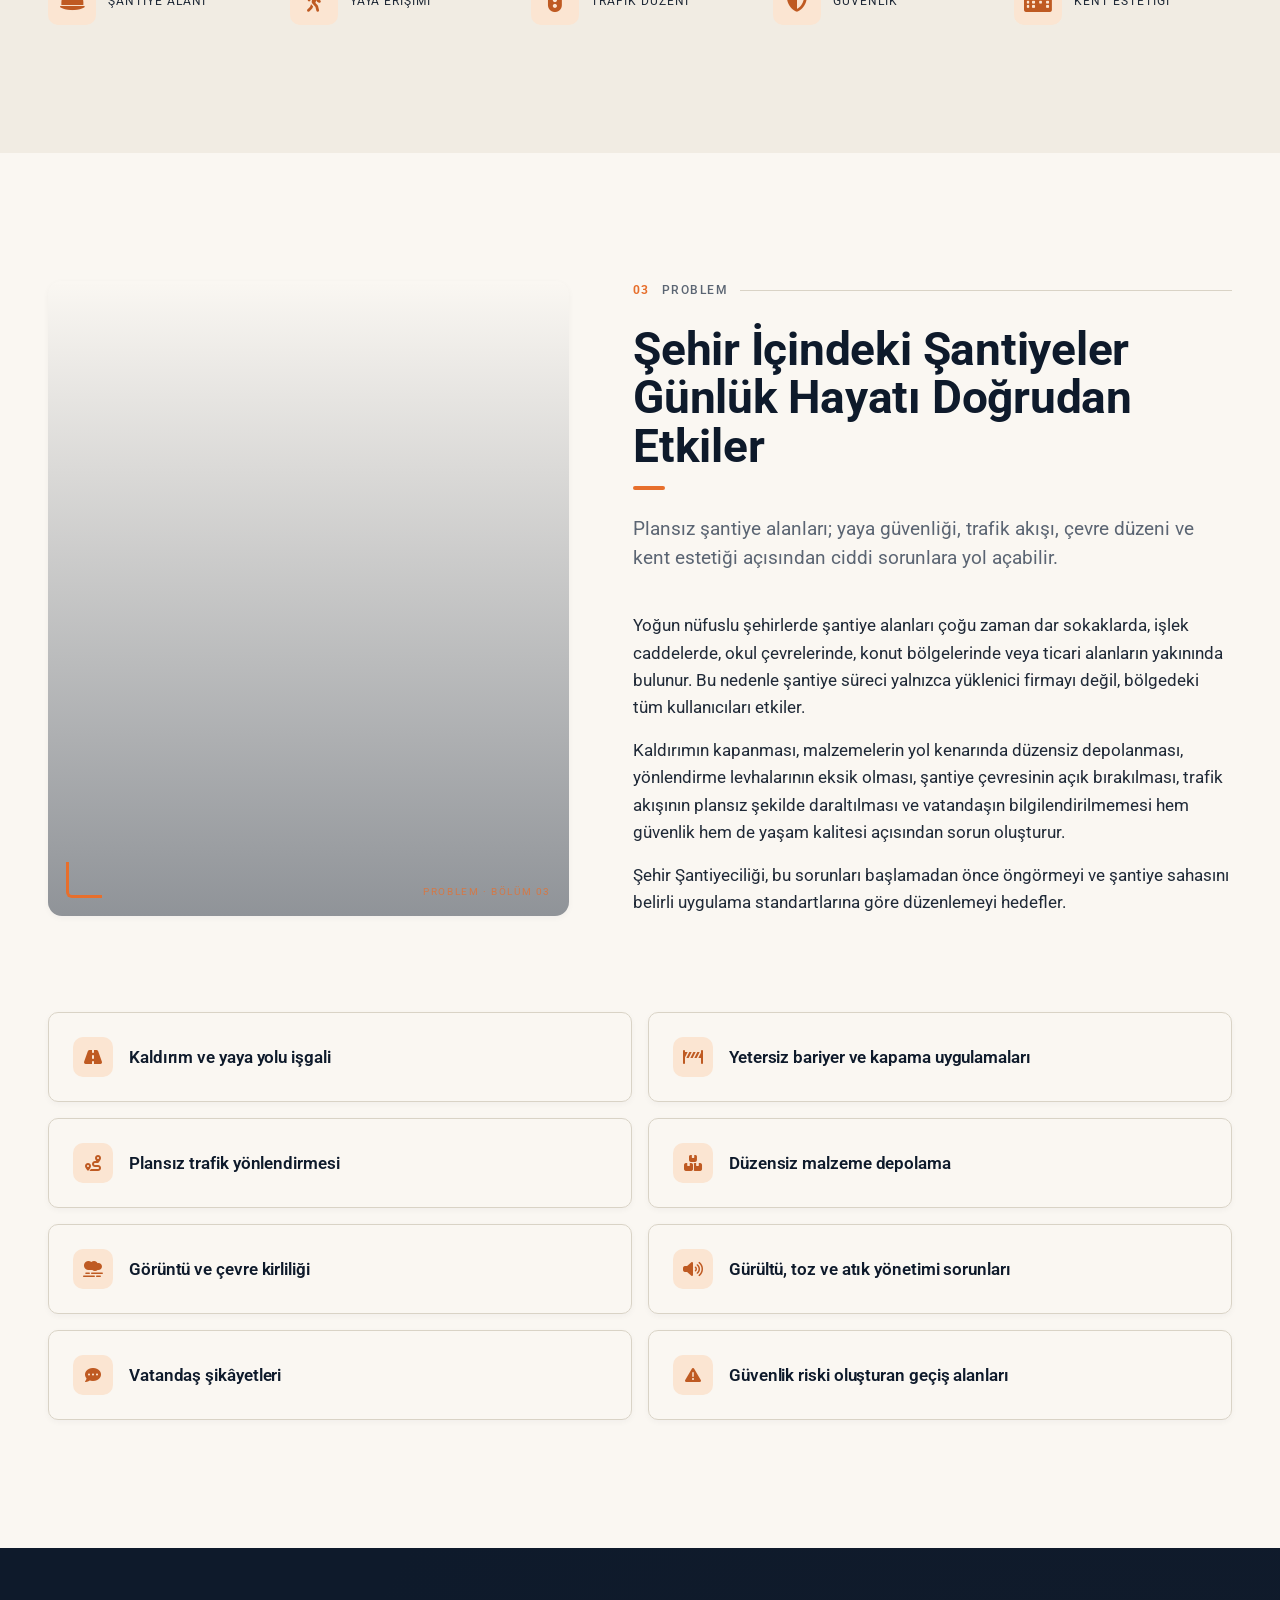
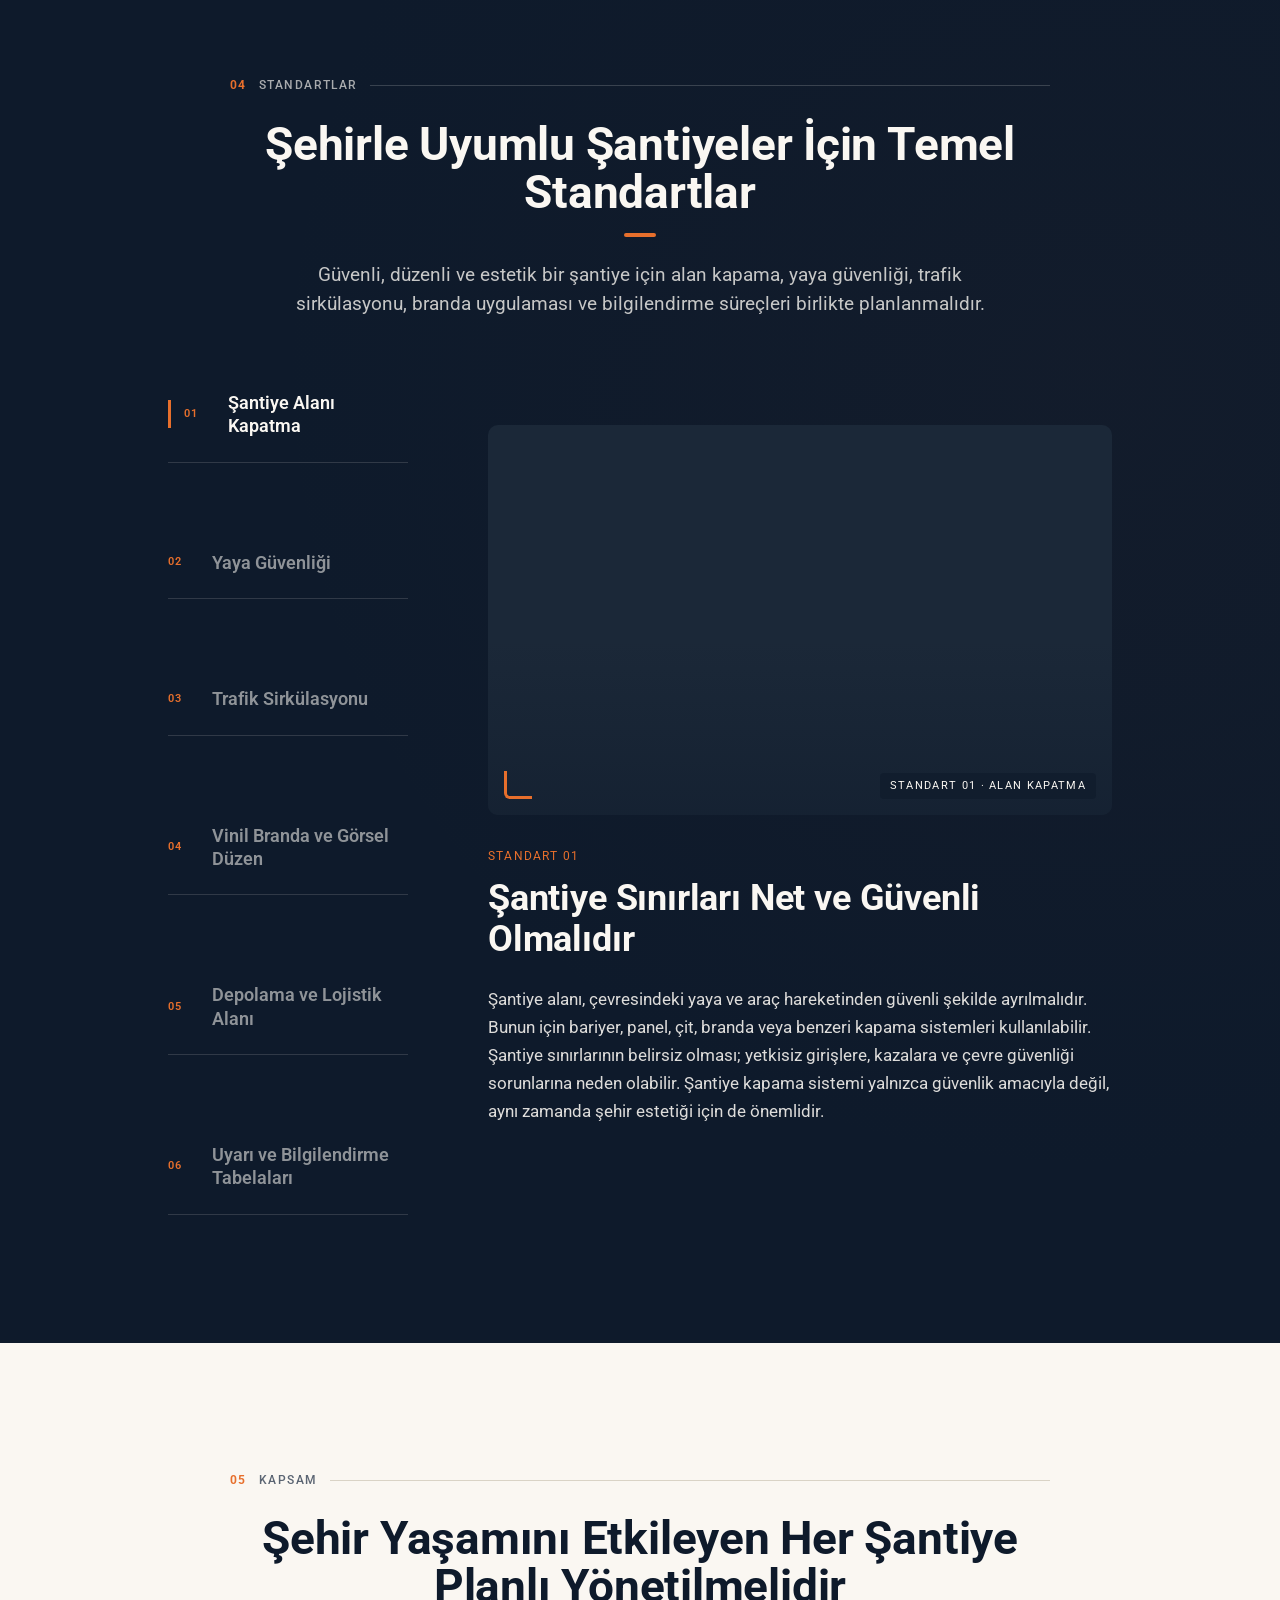
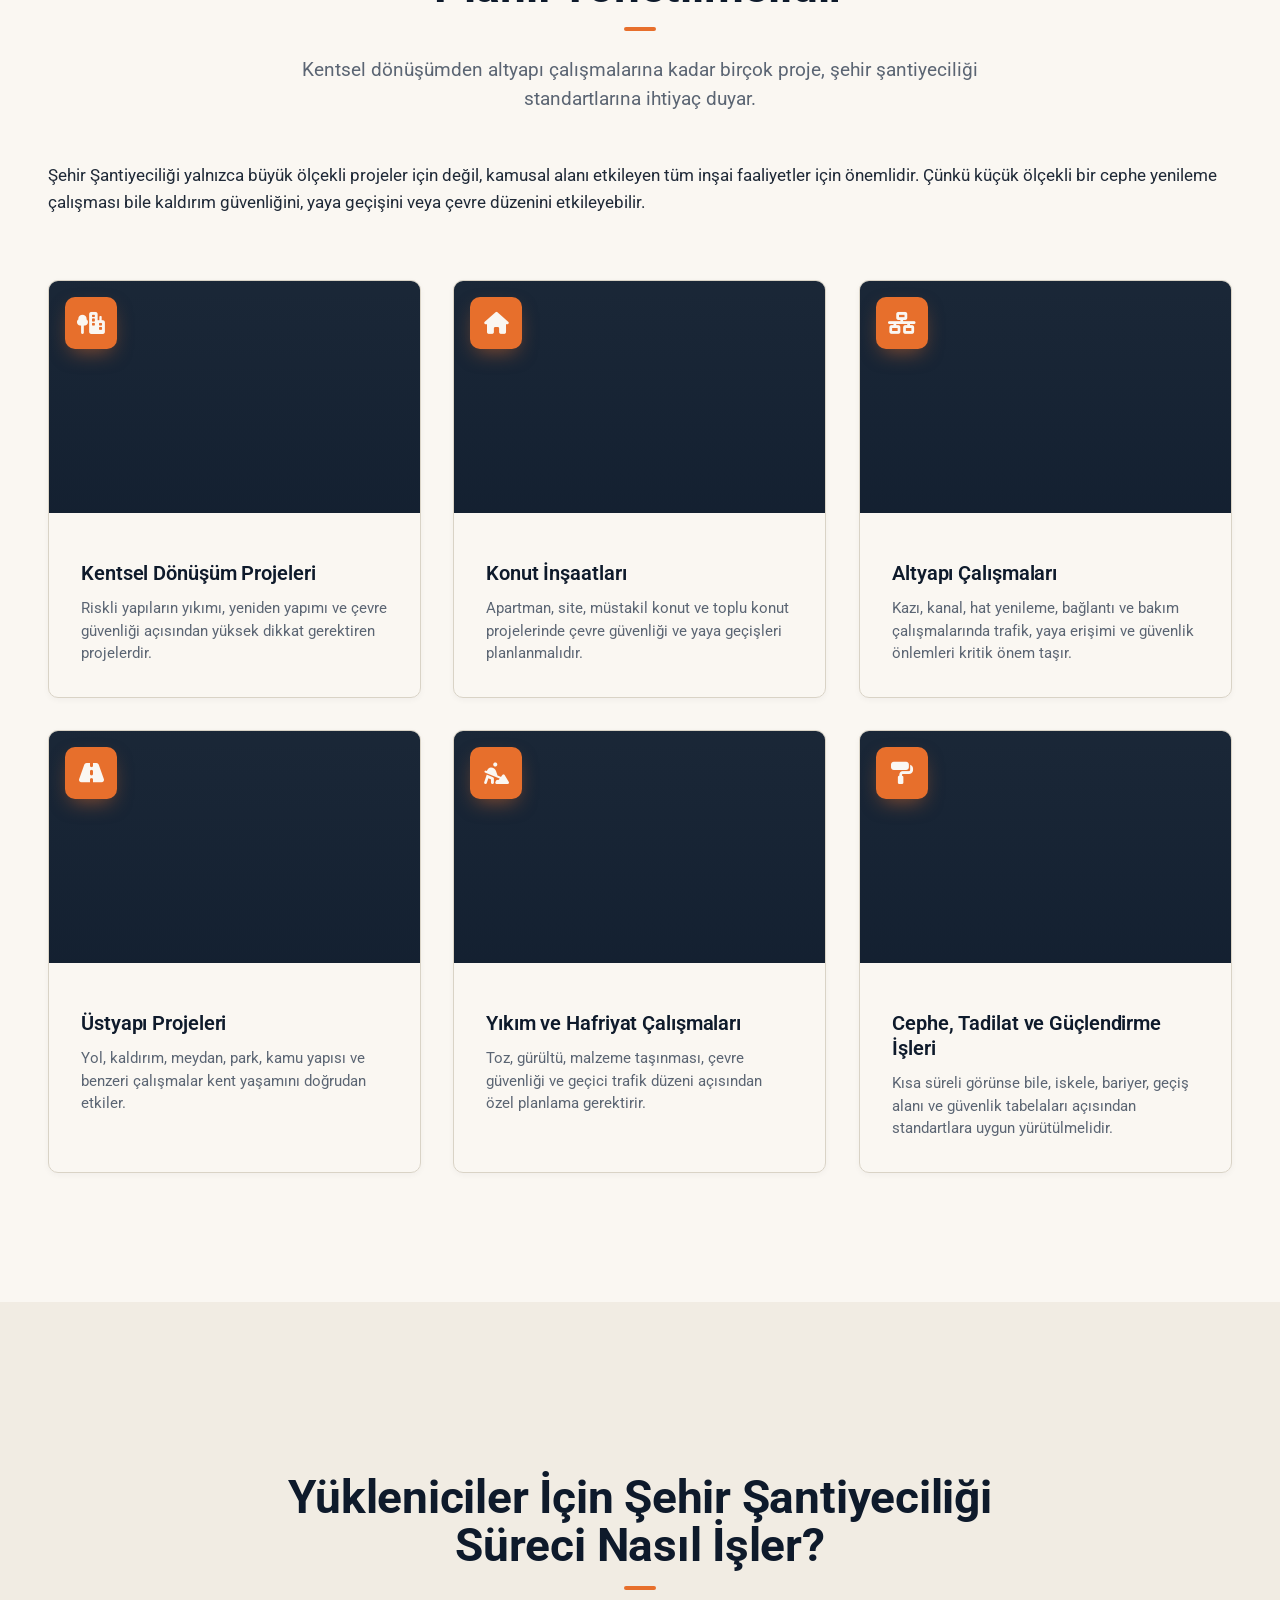
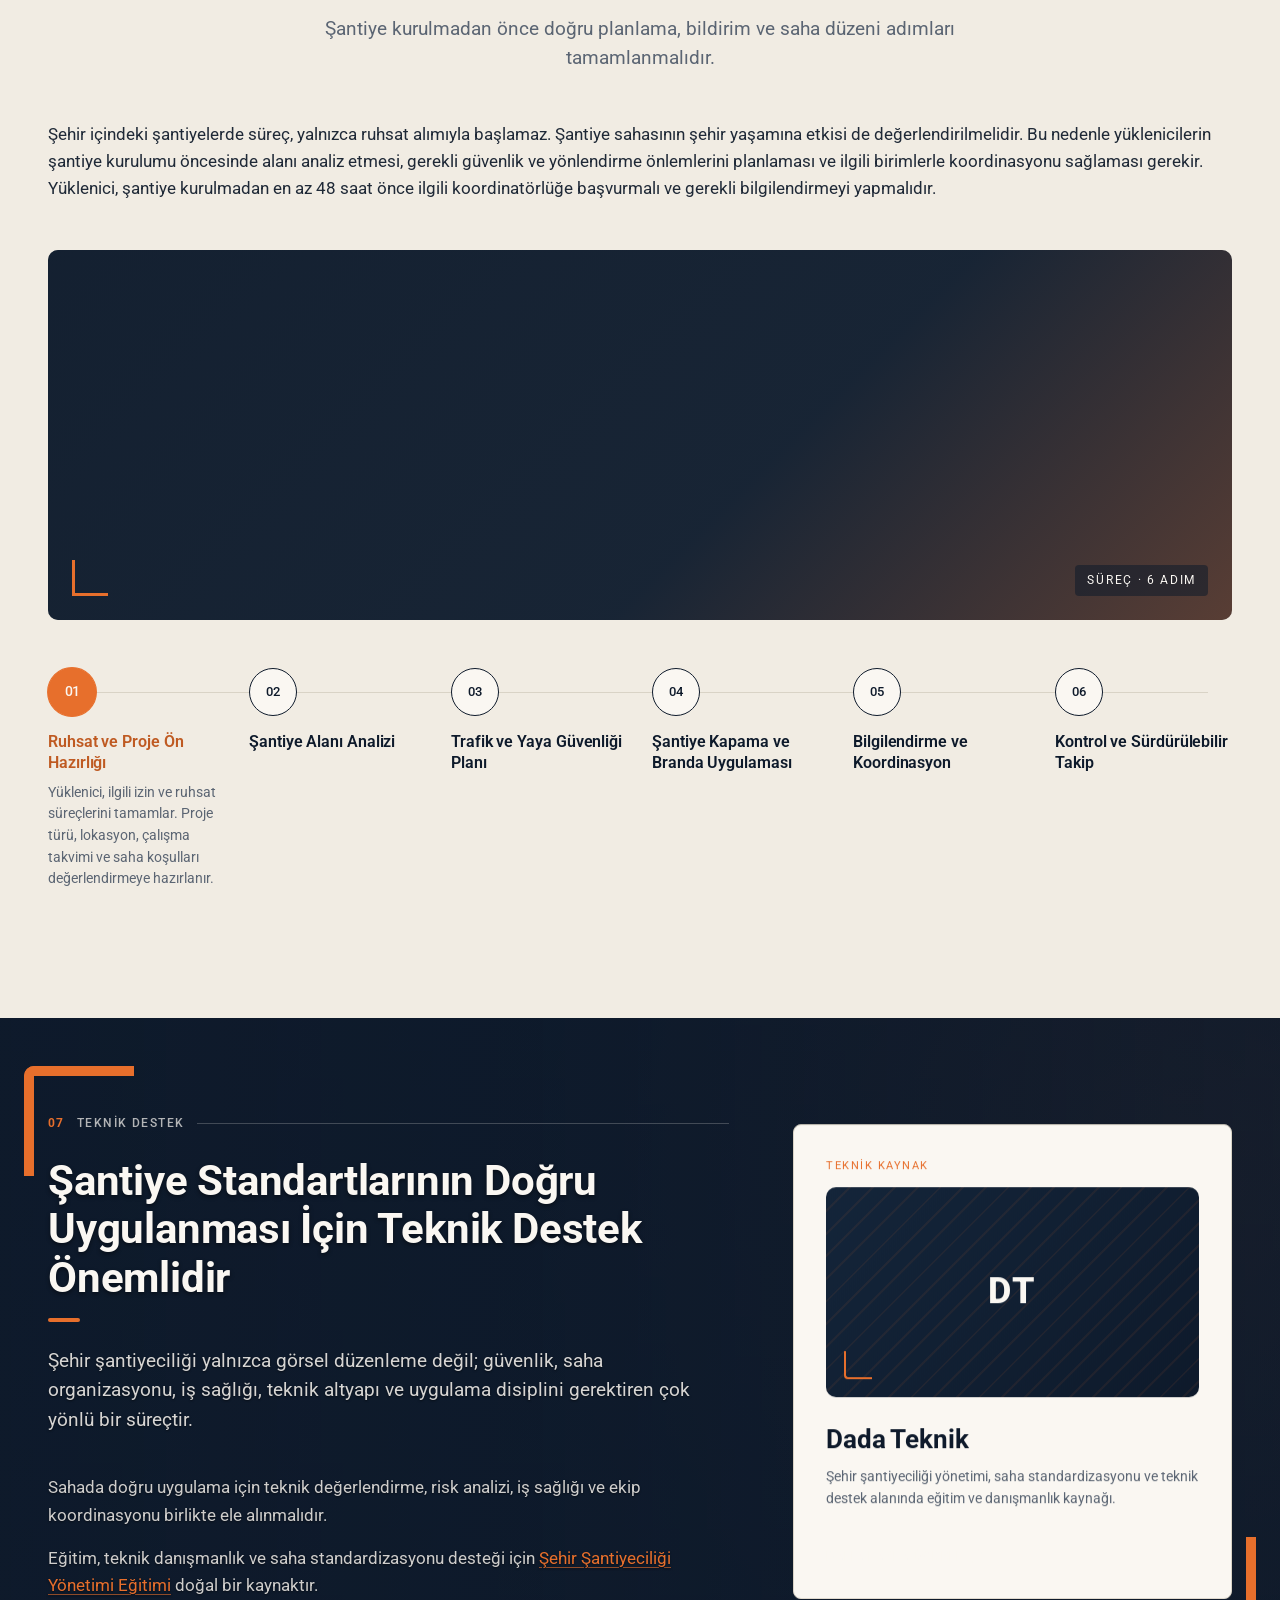
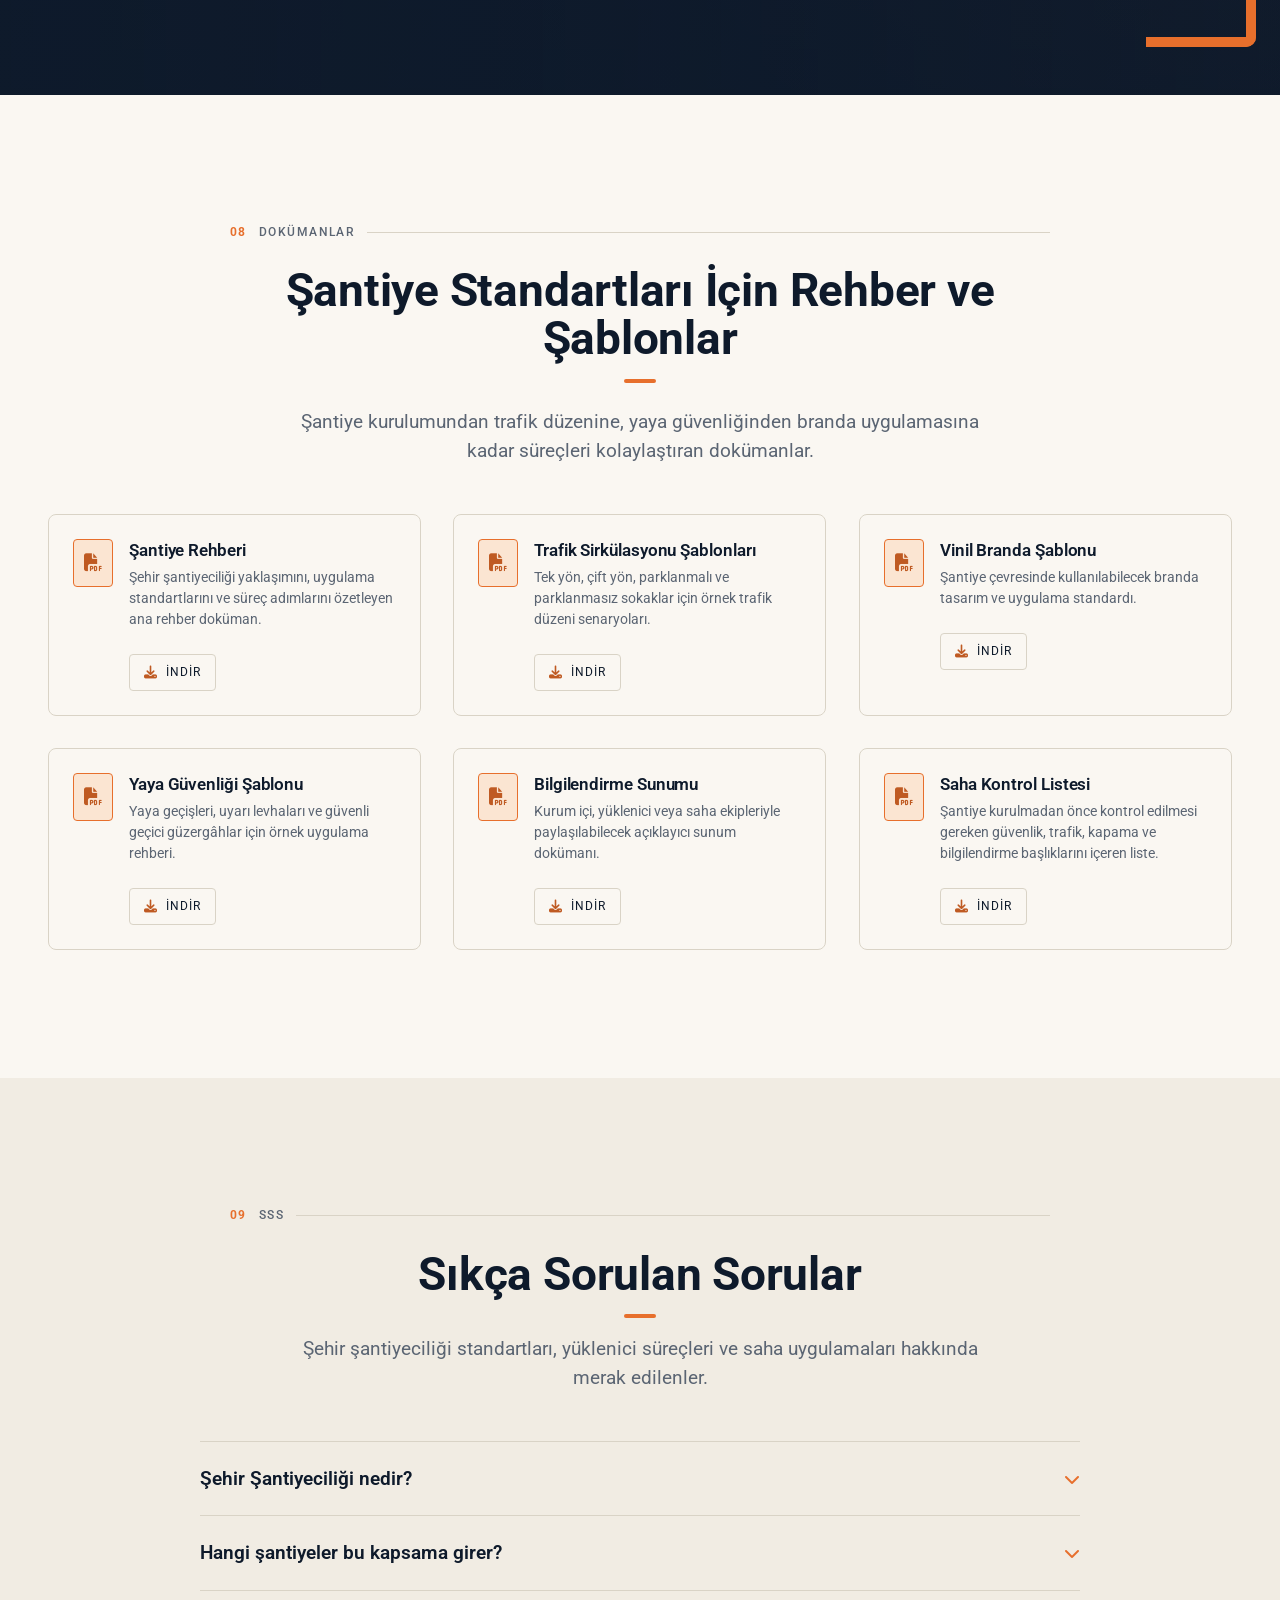
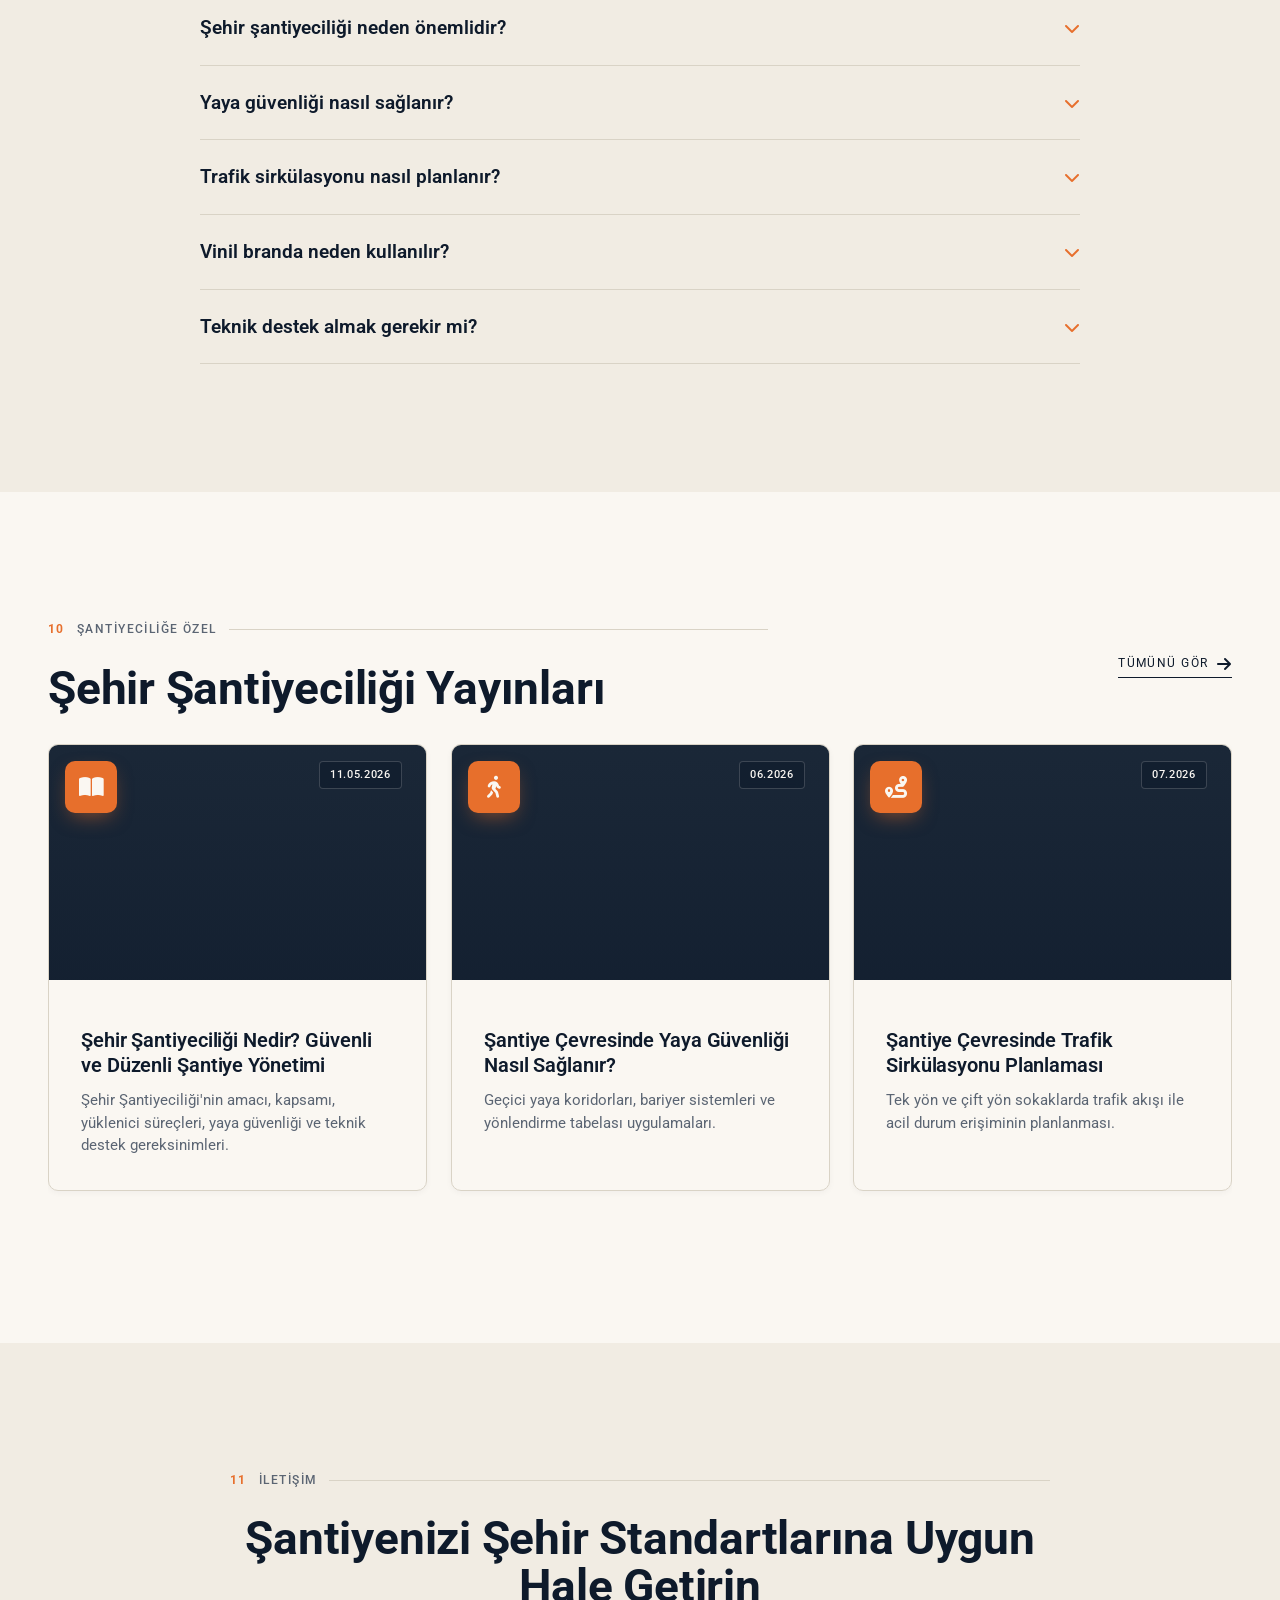
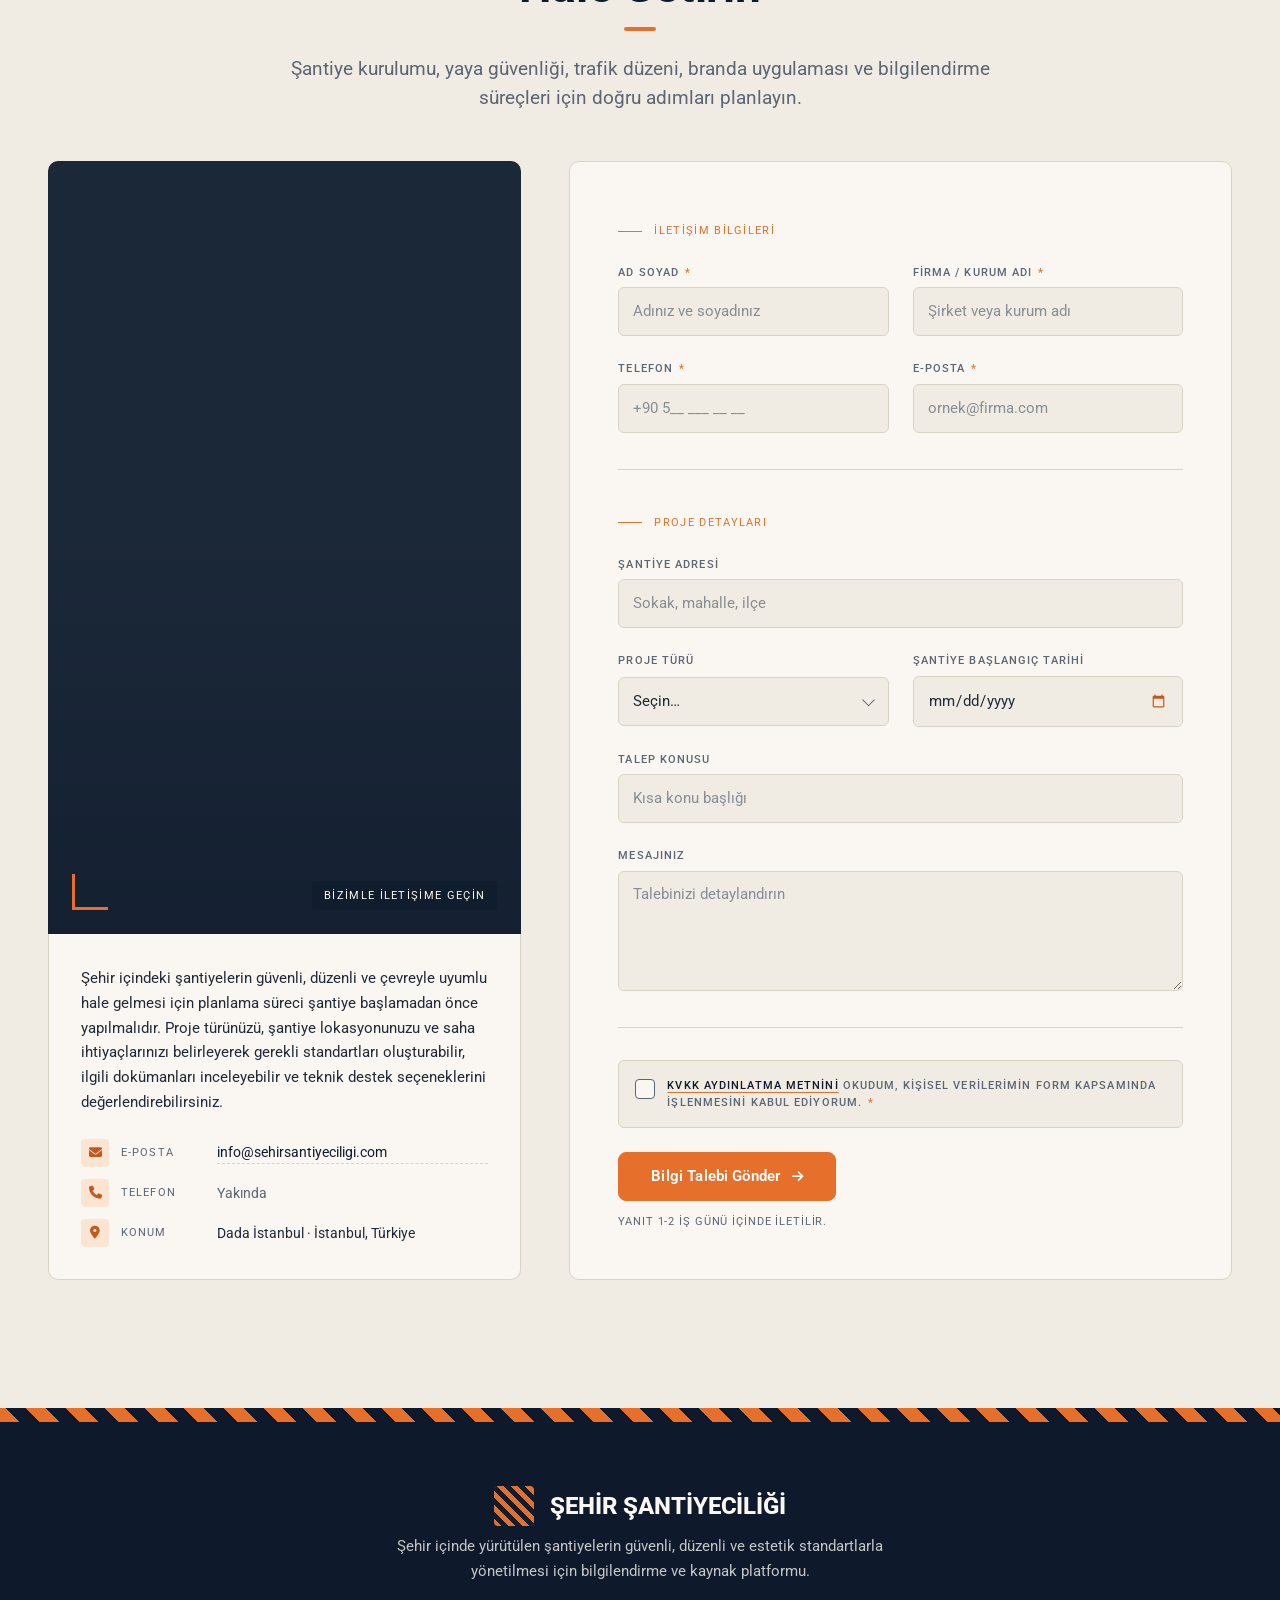
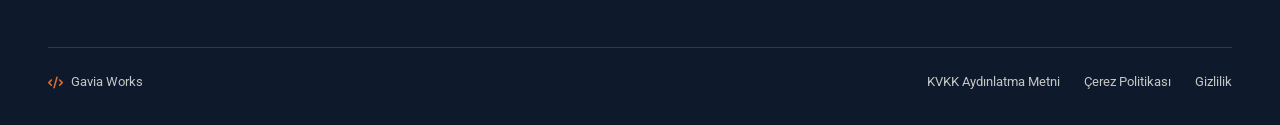
==== commit dbe9fe9c: "style(footer): add </> code icon before Gavia Works link (Dada Teknik parity) Co-Authored-By: Claude" ====
--- a/index.html
+++ b/index.html
@@ -1041,7 +1041,7 @@
     </div>
 
     <div class="footer__bottom">
-      <a href="https://gaviaworks.com" target="_blank" rel="noopener" class="footer__credit">Gavia Works</a>
+      <a href="https://gaviaworks.com" target="_blank" rel="noopener" class="footer__credit"><i class="fa-solid fa-code" aria-hidden="true"></i> Gavia Works</a>
       <div class="footer__legal">
         <a href="#">KVKK Aydınlatma Metni</a>
         <a href="#">Çerez Politikası</a>
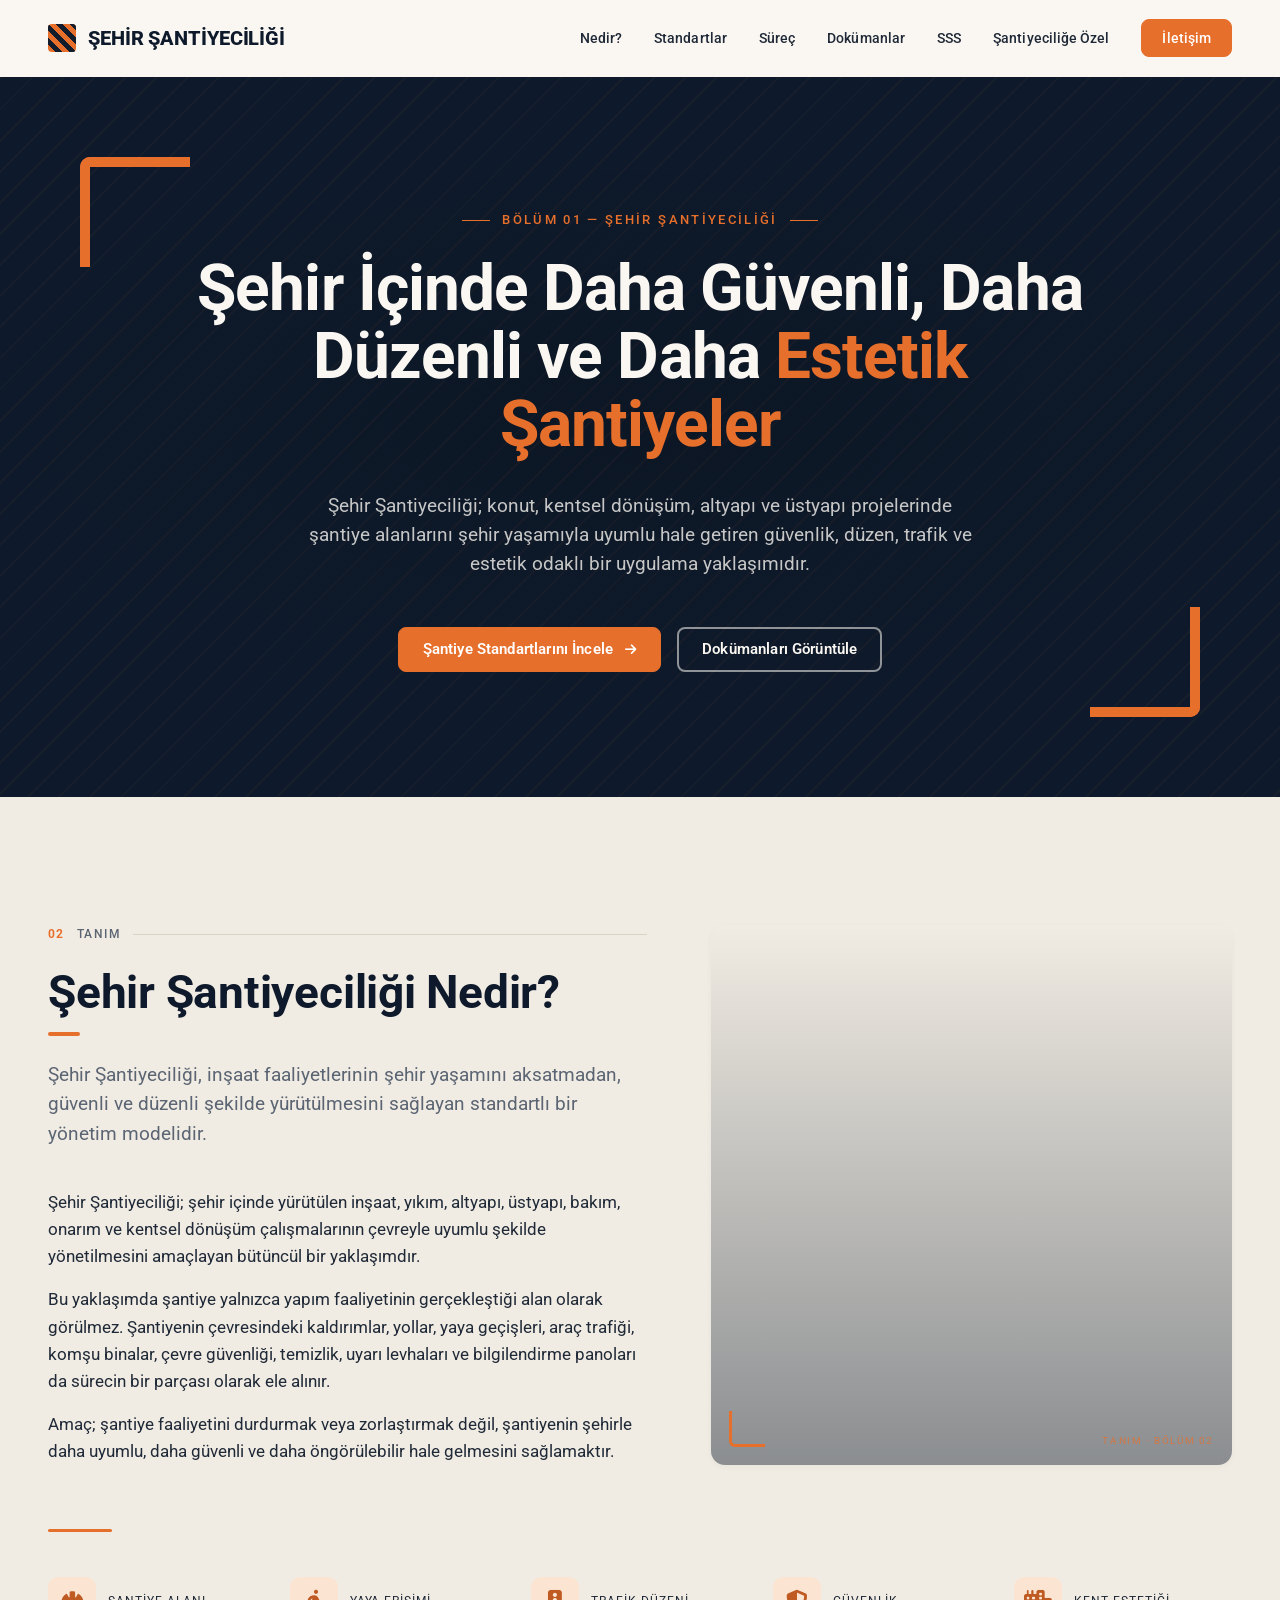
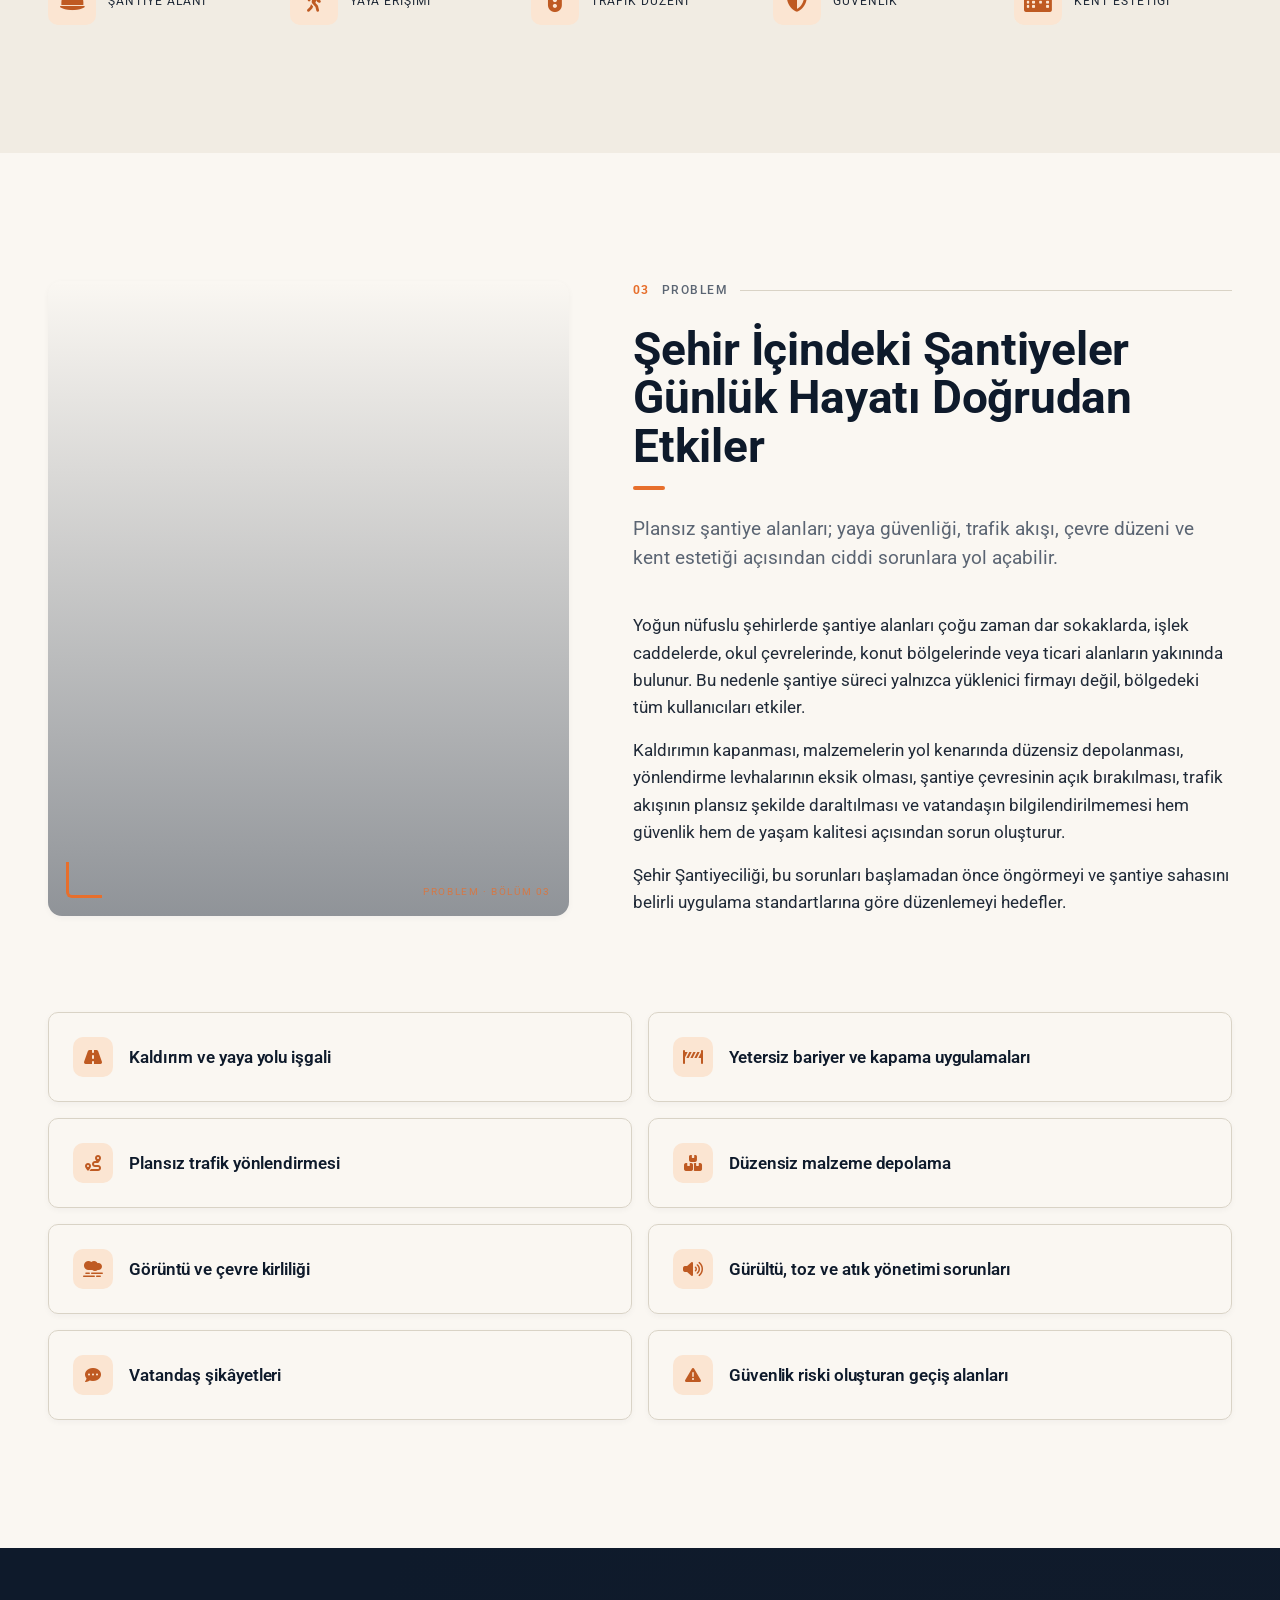
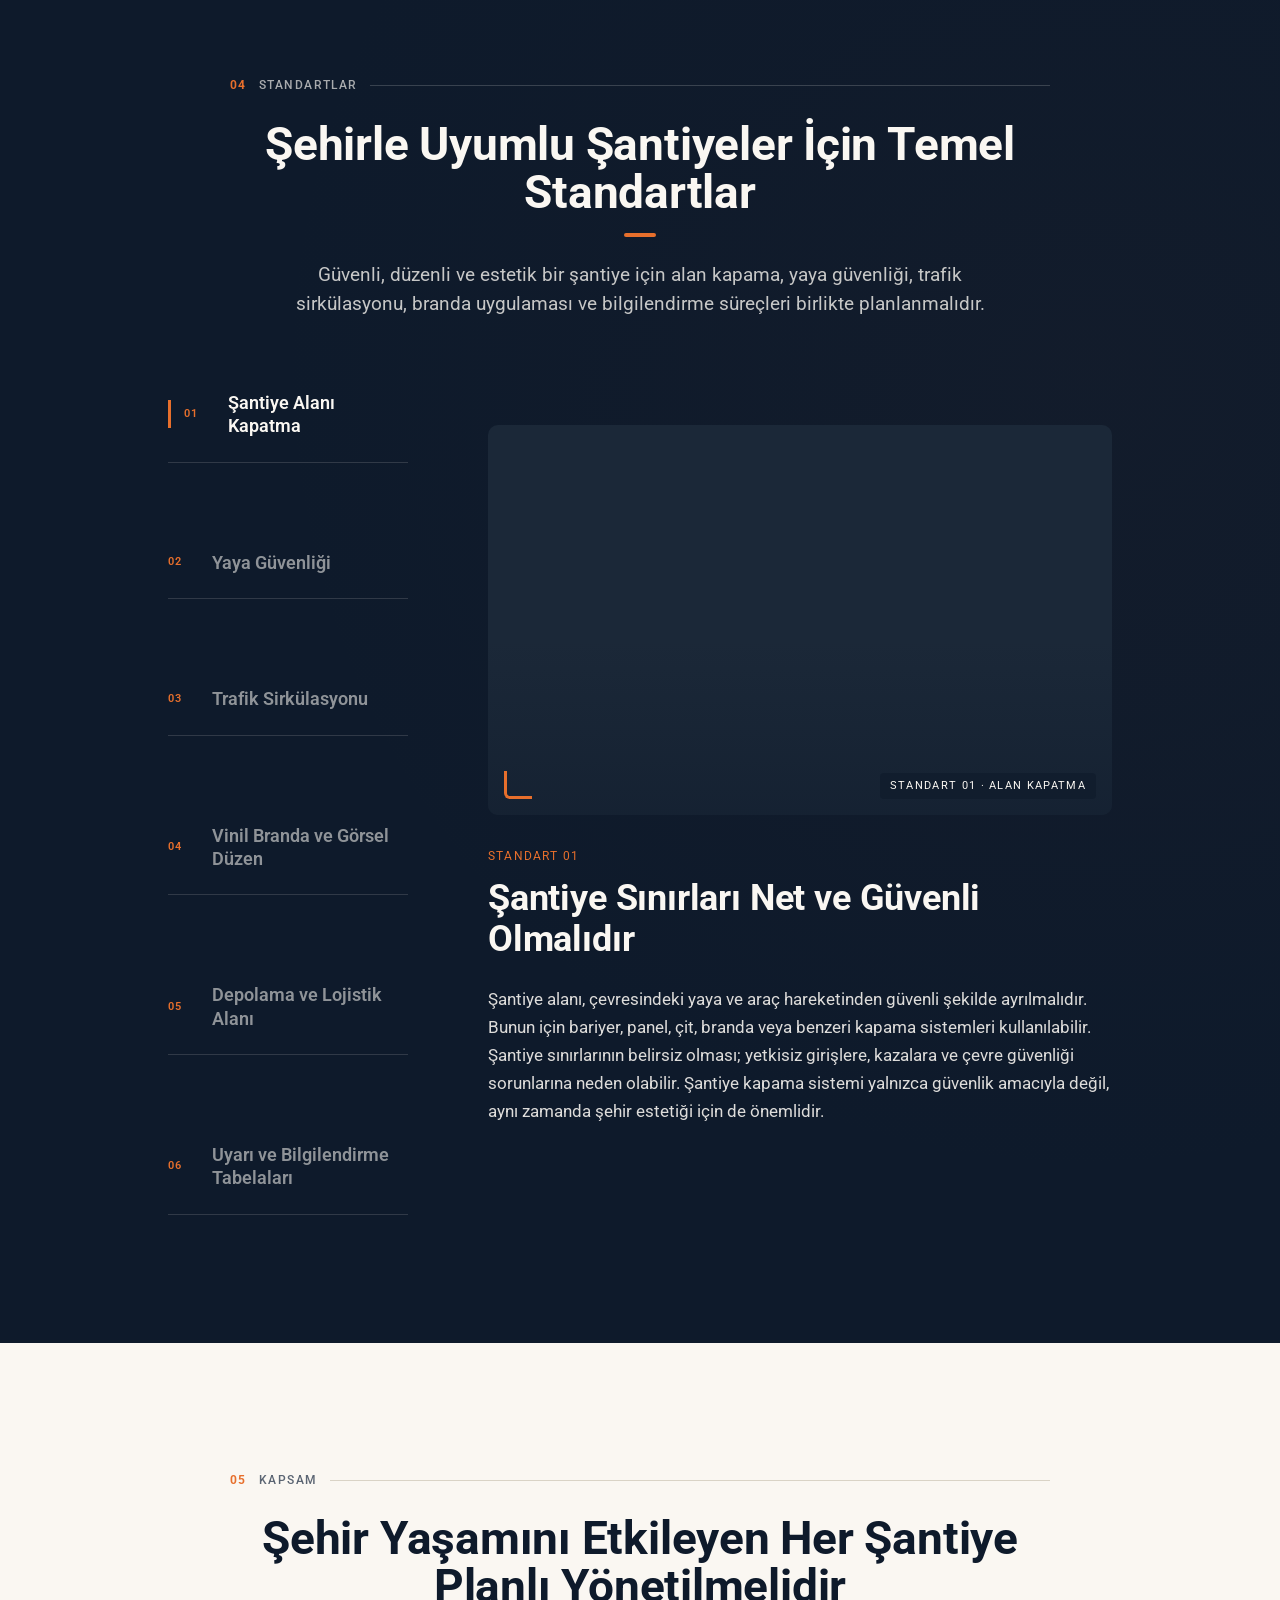
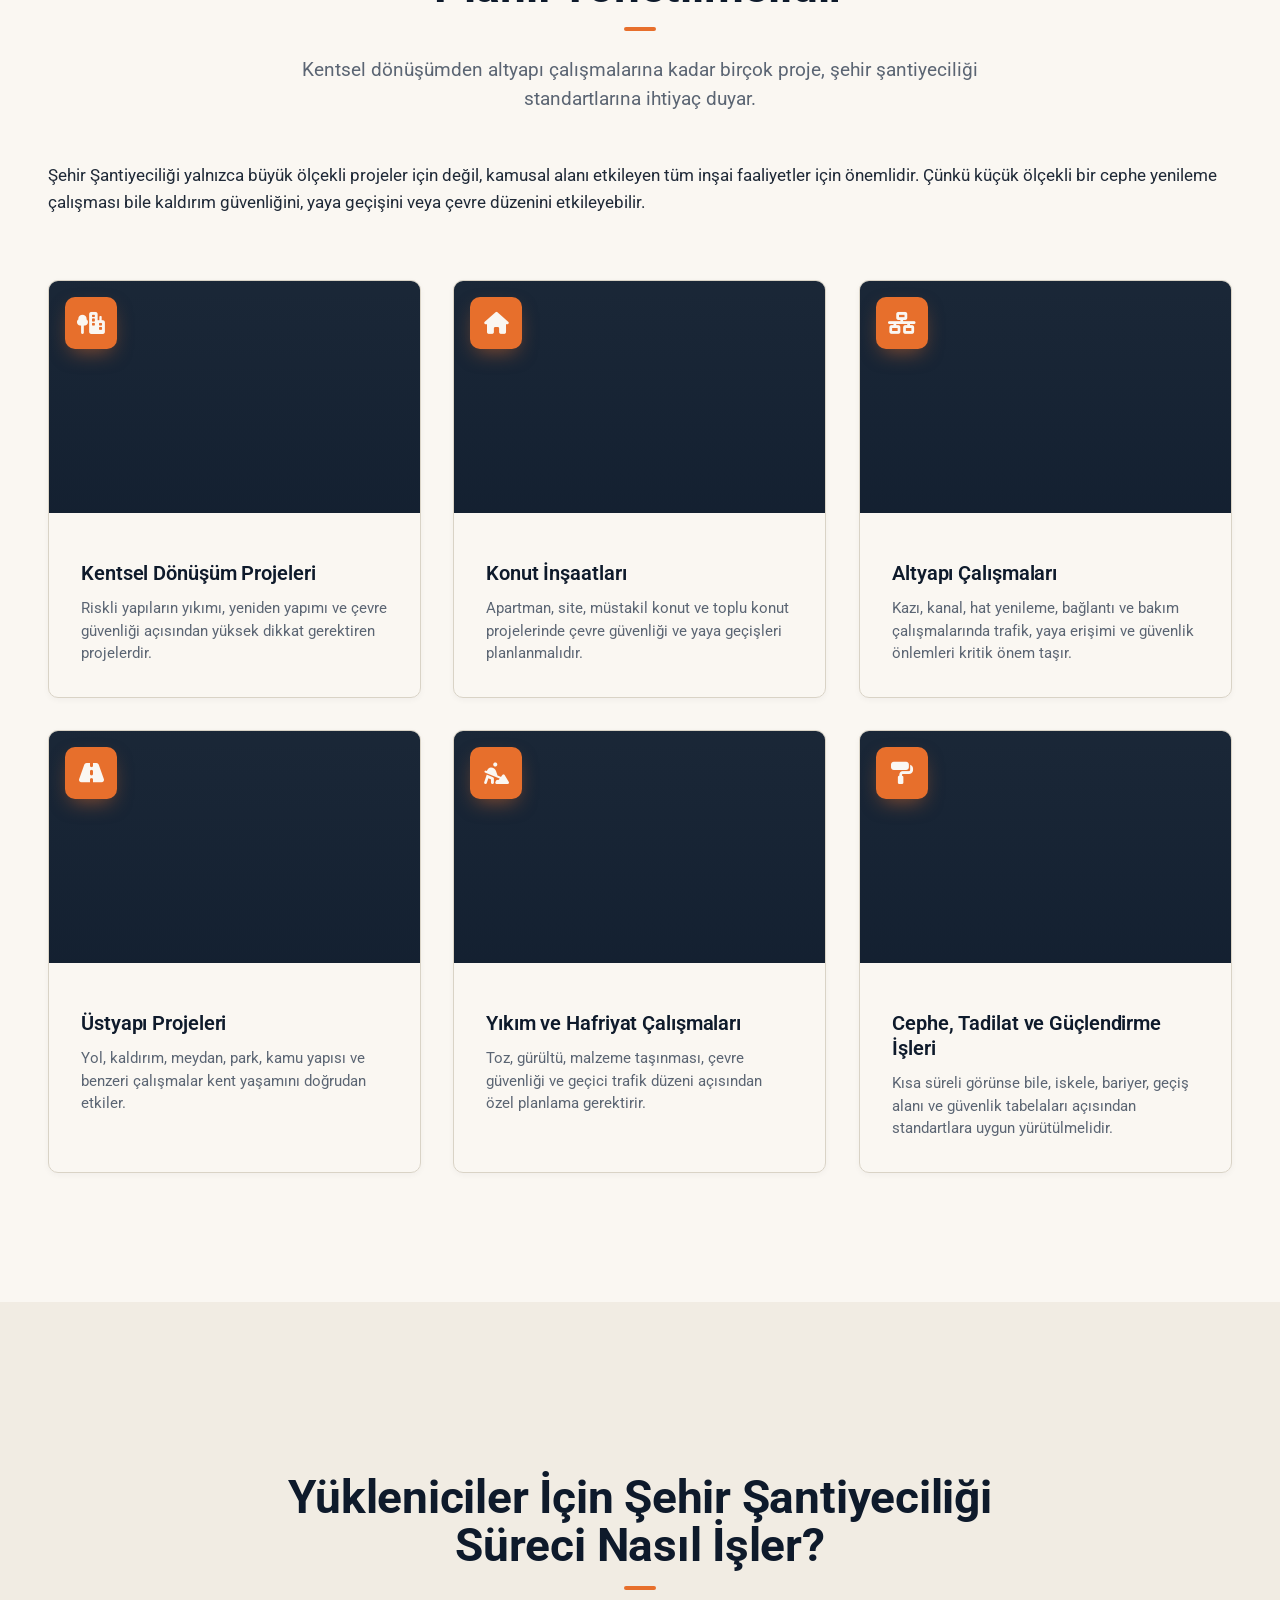
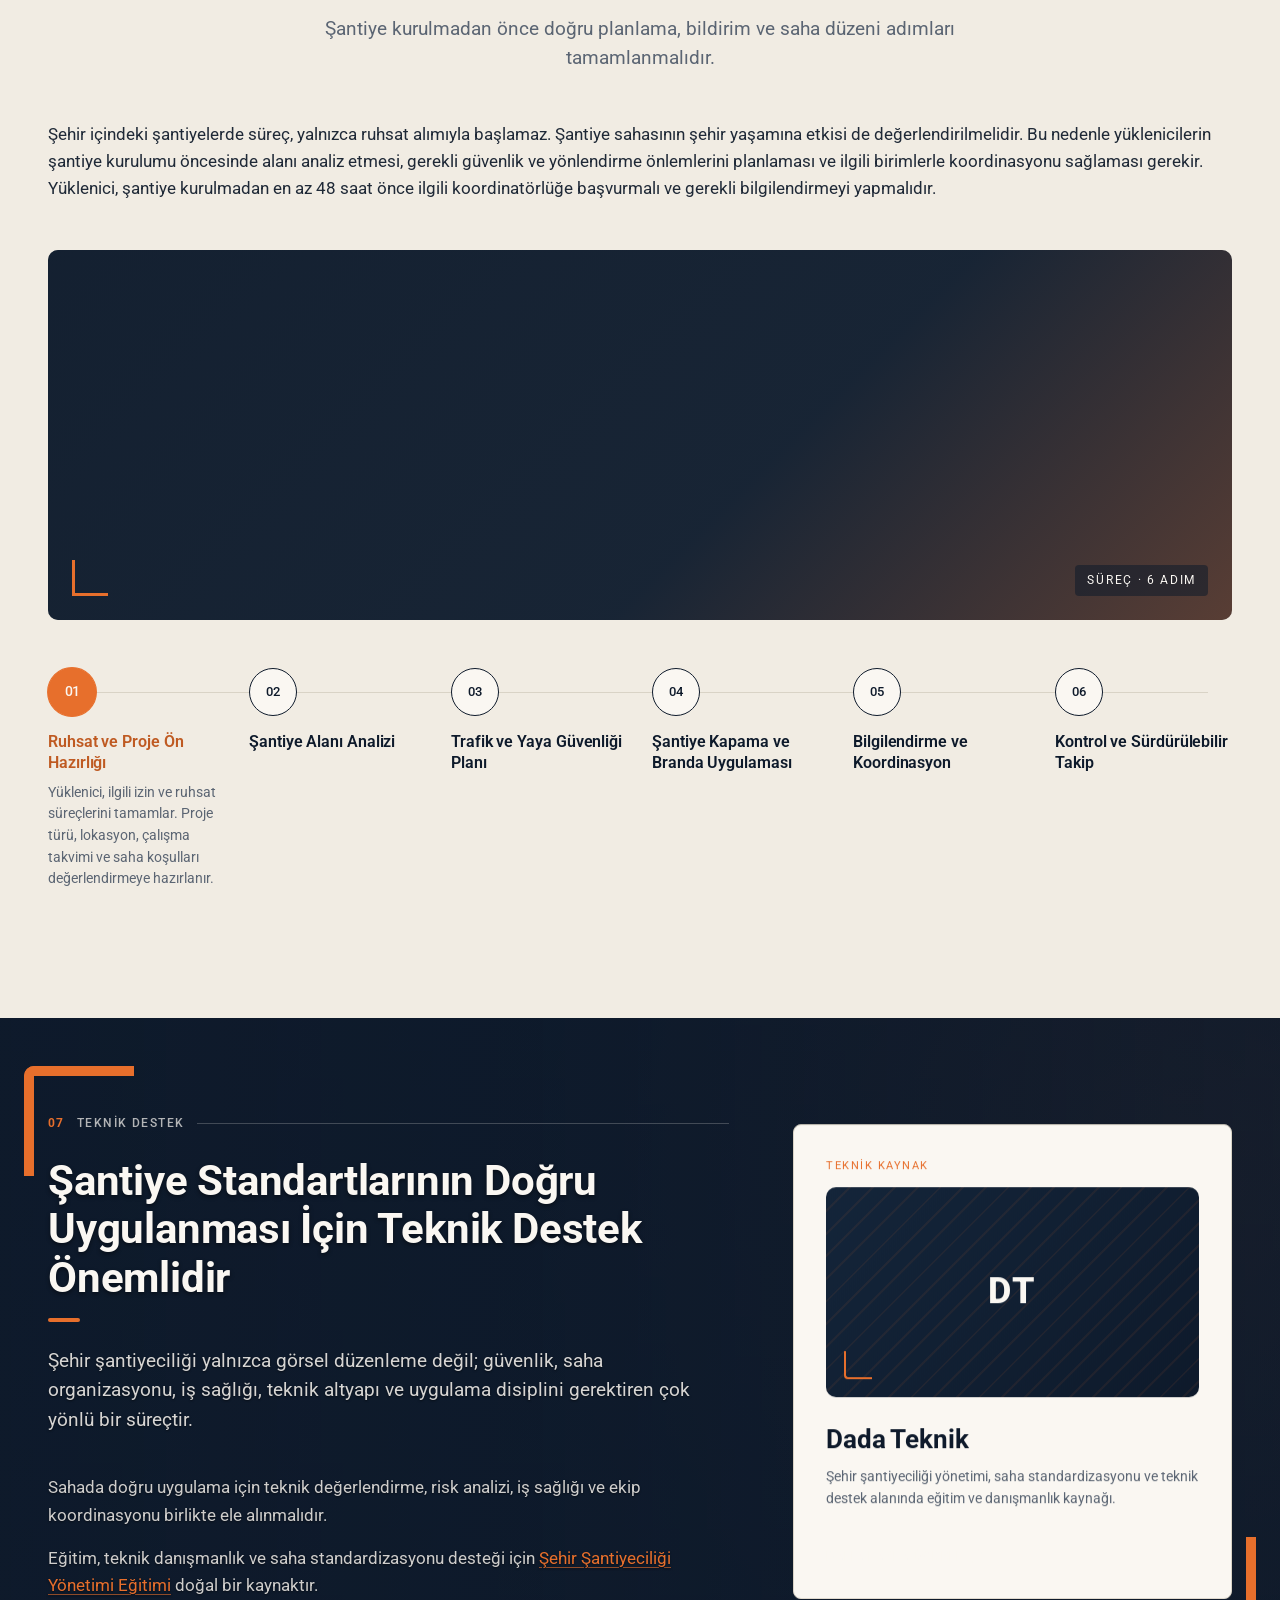
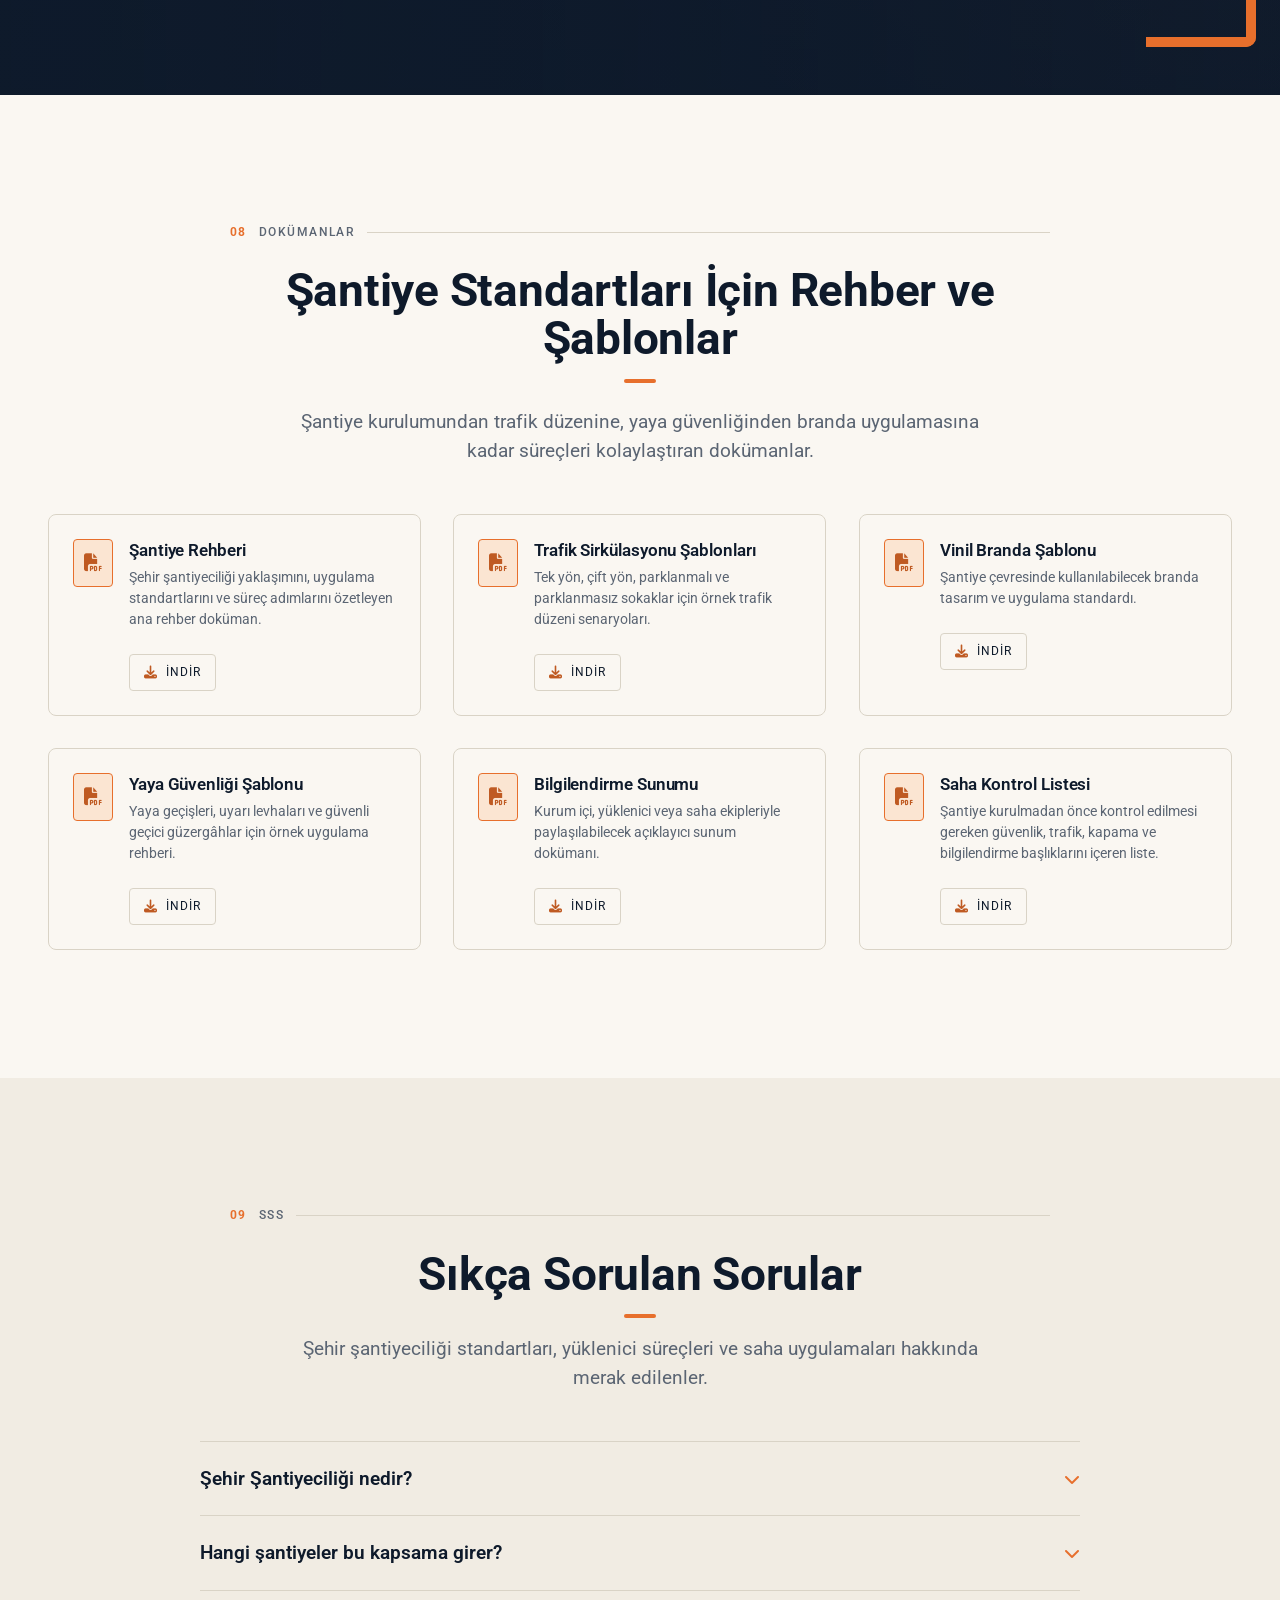
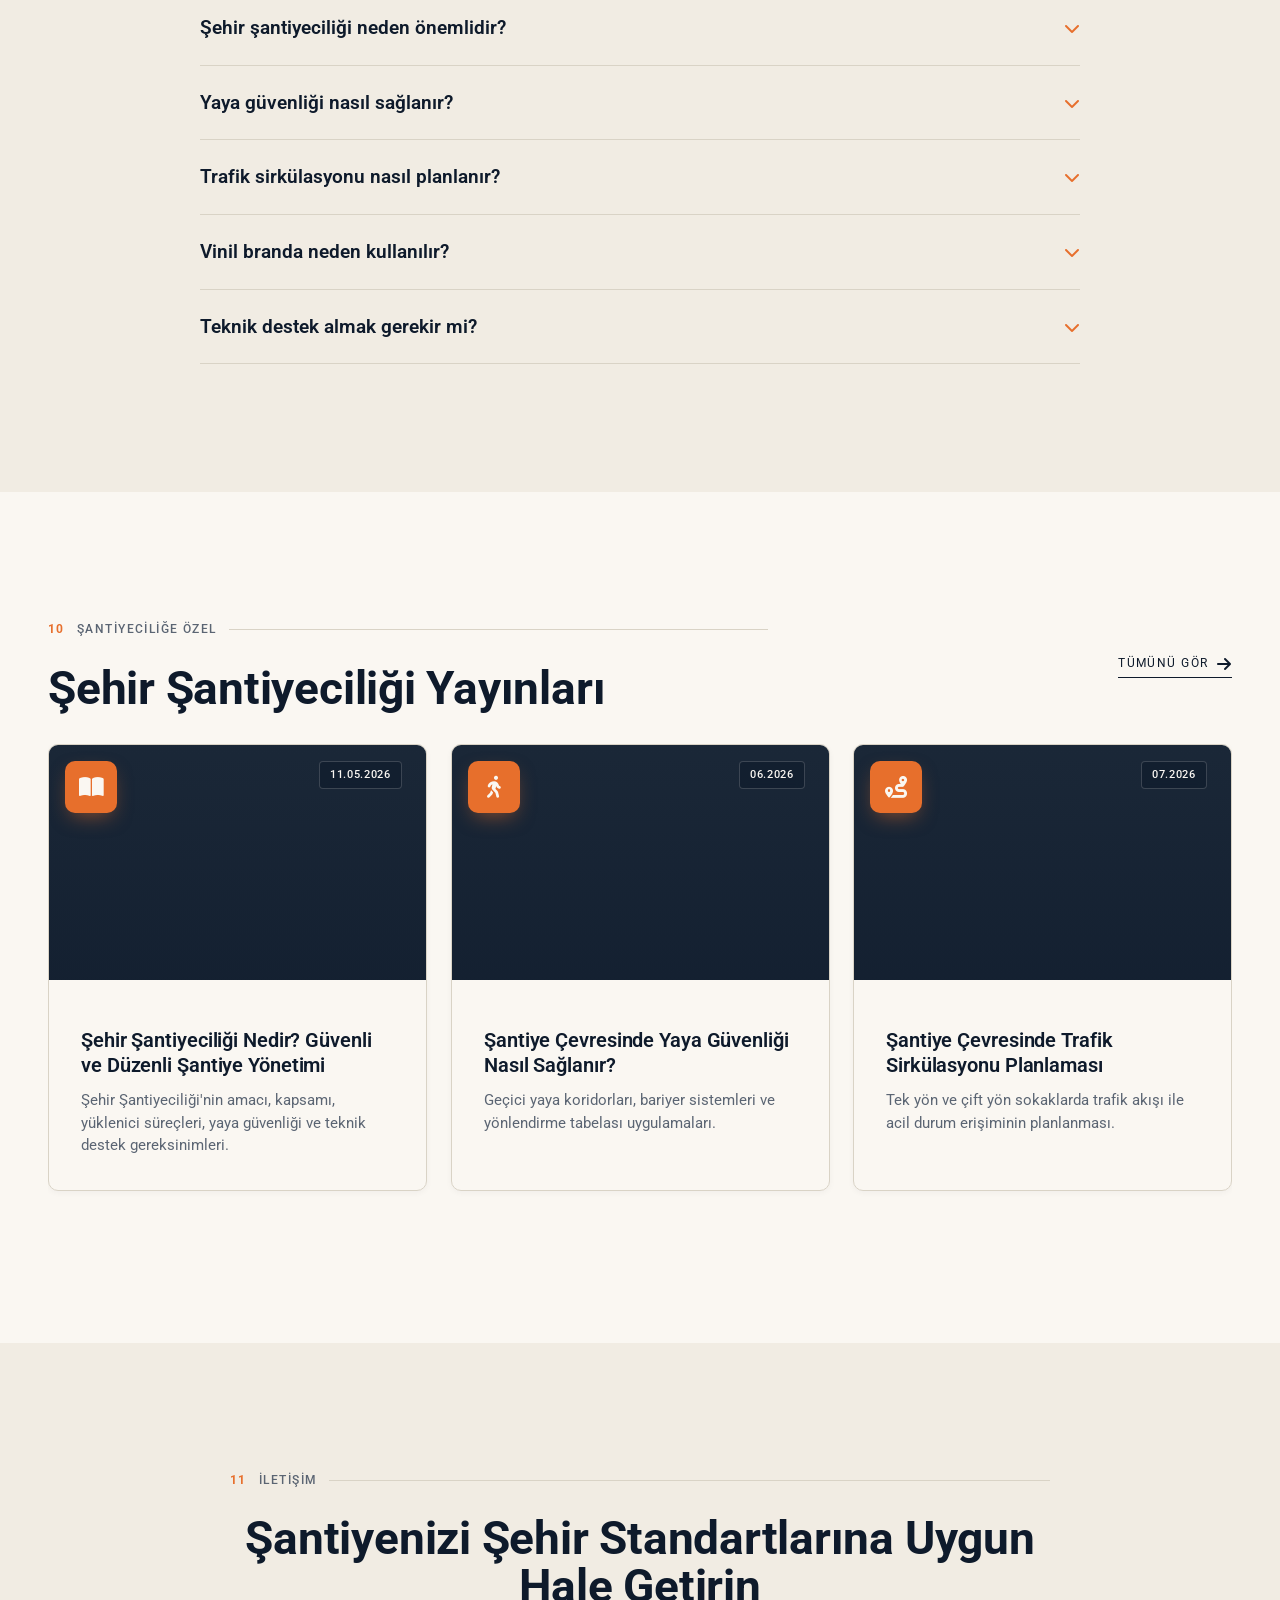
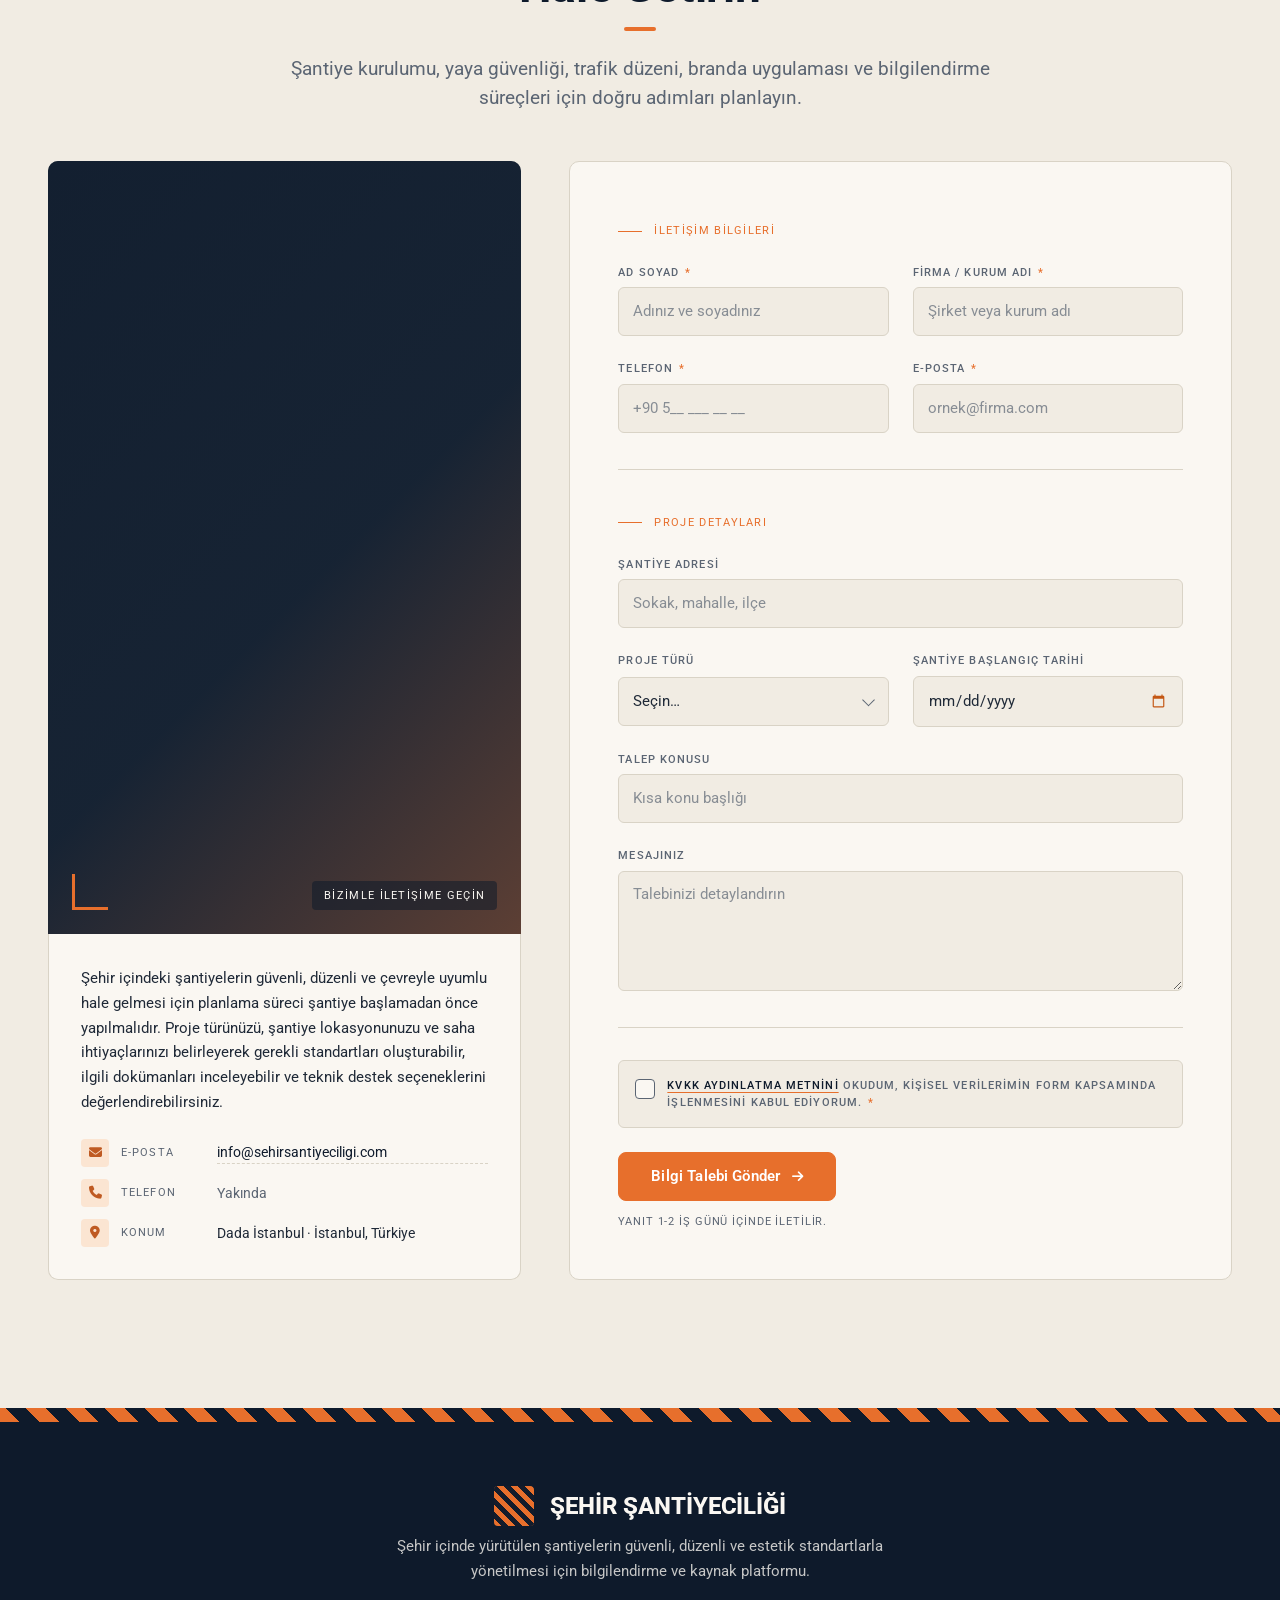
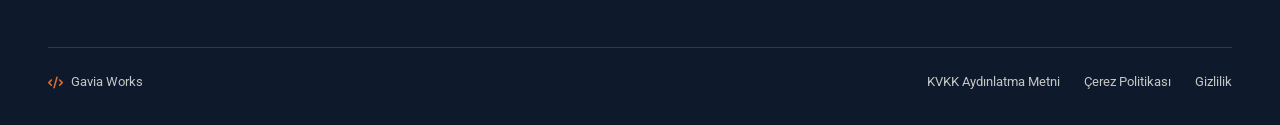
==== commit a6fadda3: "fix(contact): replace photo + apply consistent ink/amber overlay" ====
--- a/index.html
+++ b/index.html
@@ -908,7 +908,7 @@
     <div class="contact-grid">
       <aside class="contact-info">
         <div class="contact-info__photo" aria-hidden="true"
-             style="background-image:url('https://images.unsplash.com/photo-1581094018061-fa56dbf17a82?auto=format&fit=crop&w=900&q=80');">
+             style="background-image:url('https://images.unsplash.com/photo-1541888946425-d81bb19240f5?auto=format&fit=crop&w=1400&q=80');">
           <span class="contact-info__bracket"></span>
           <span class="contact-info__caption">Bizimle iletişime geçin</span>
         </div>
